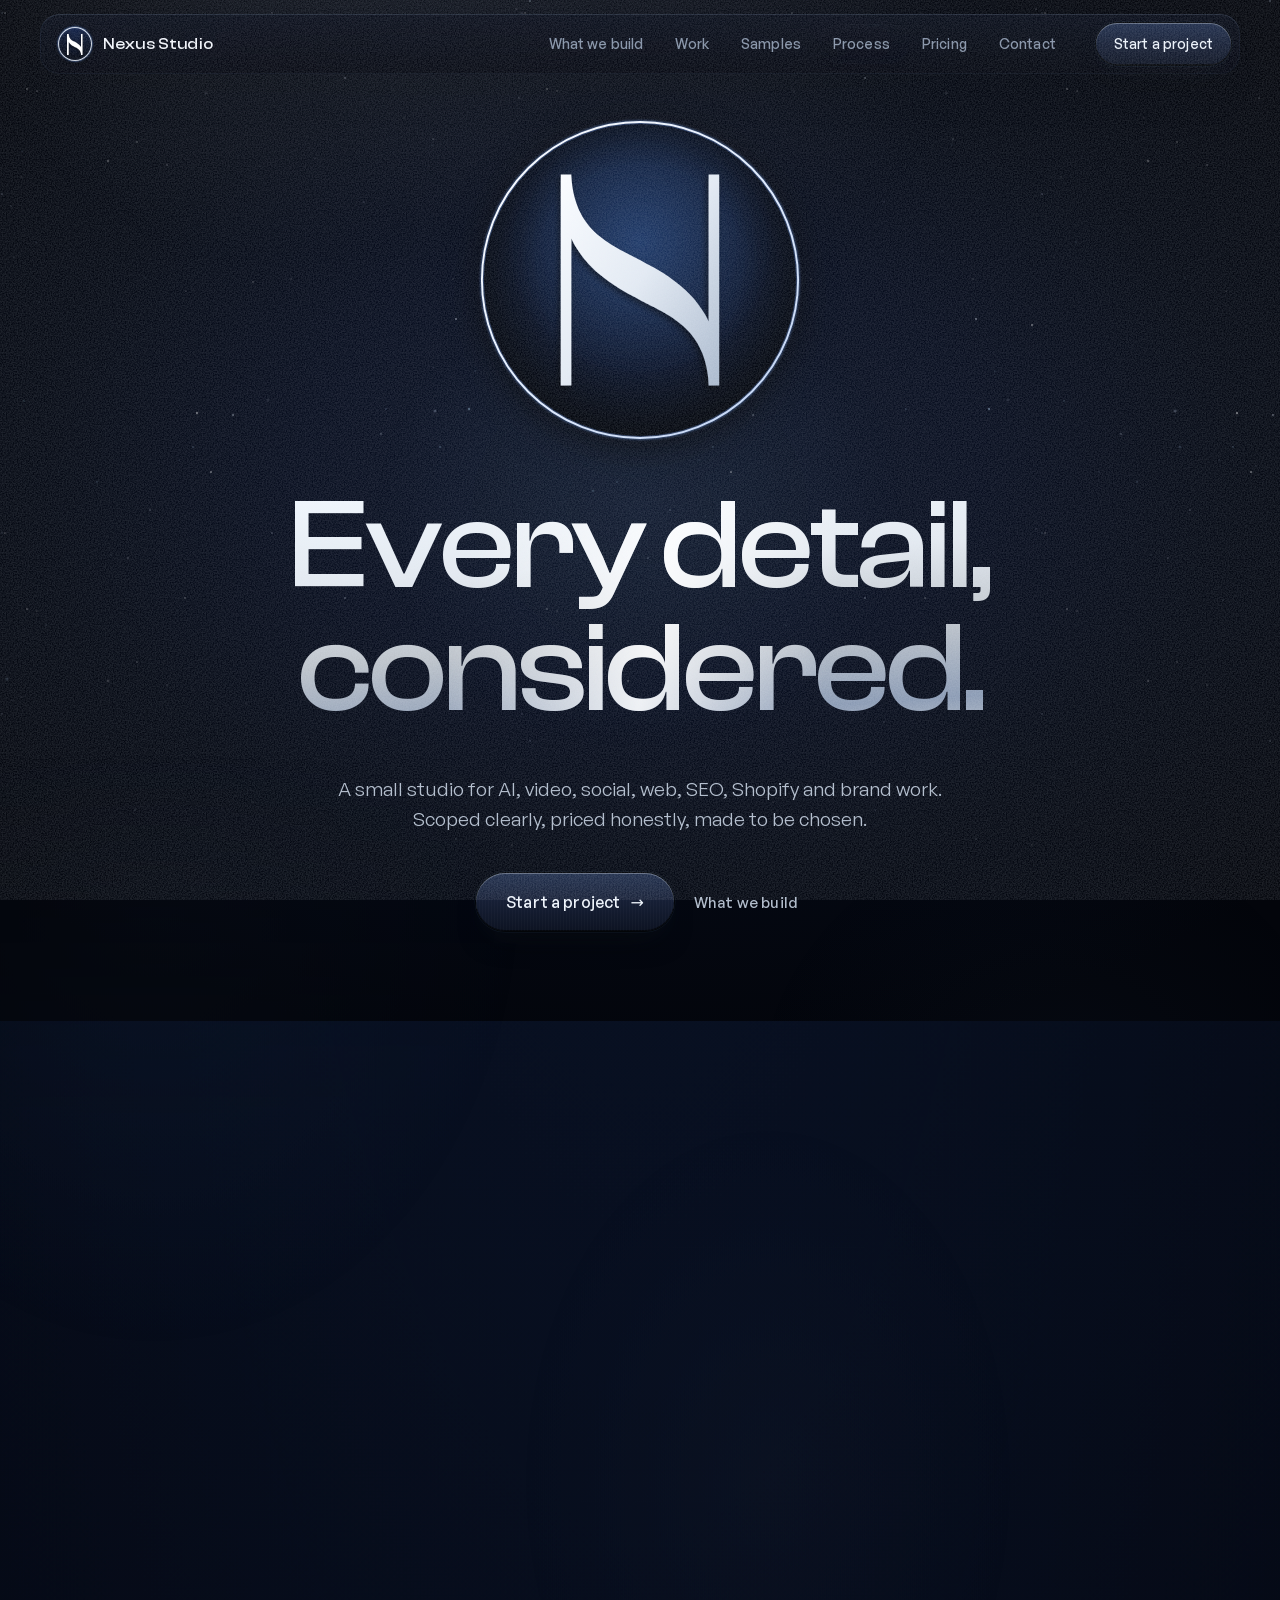
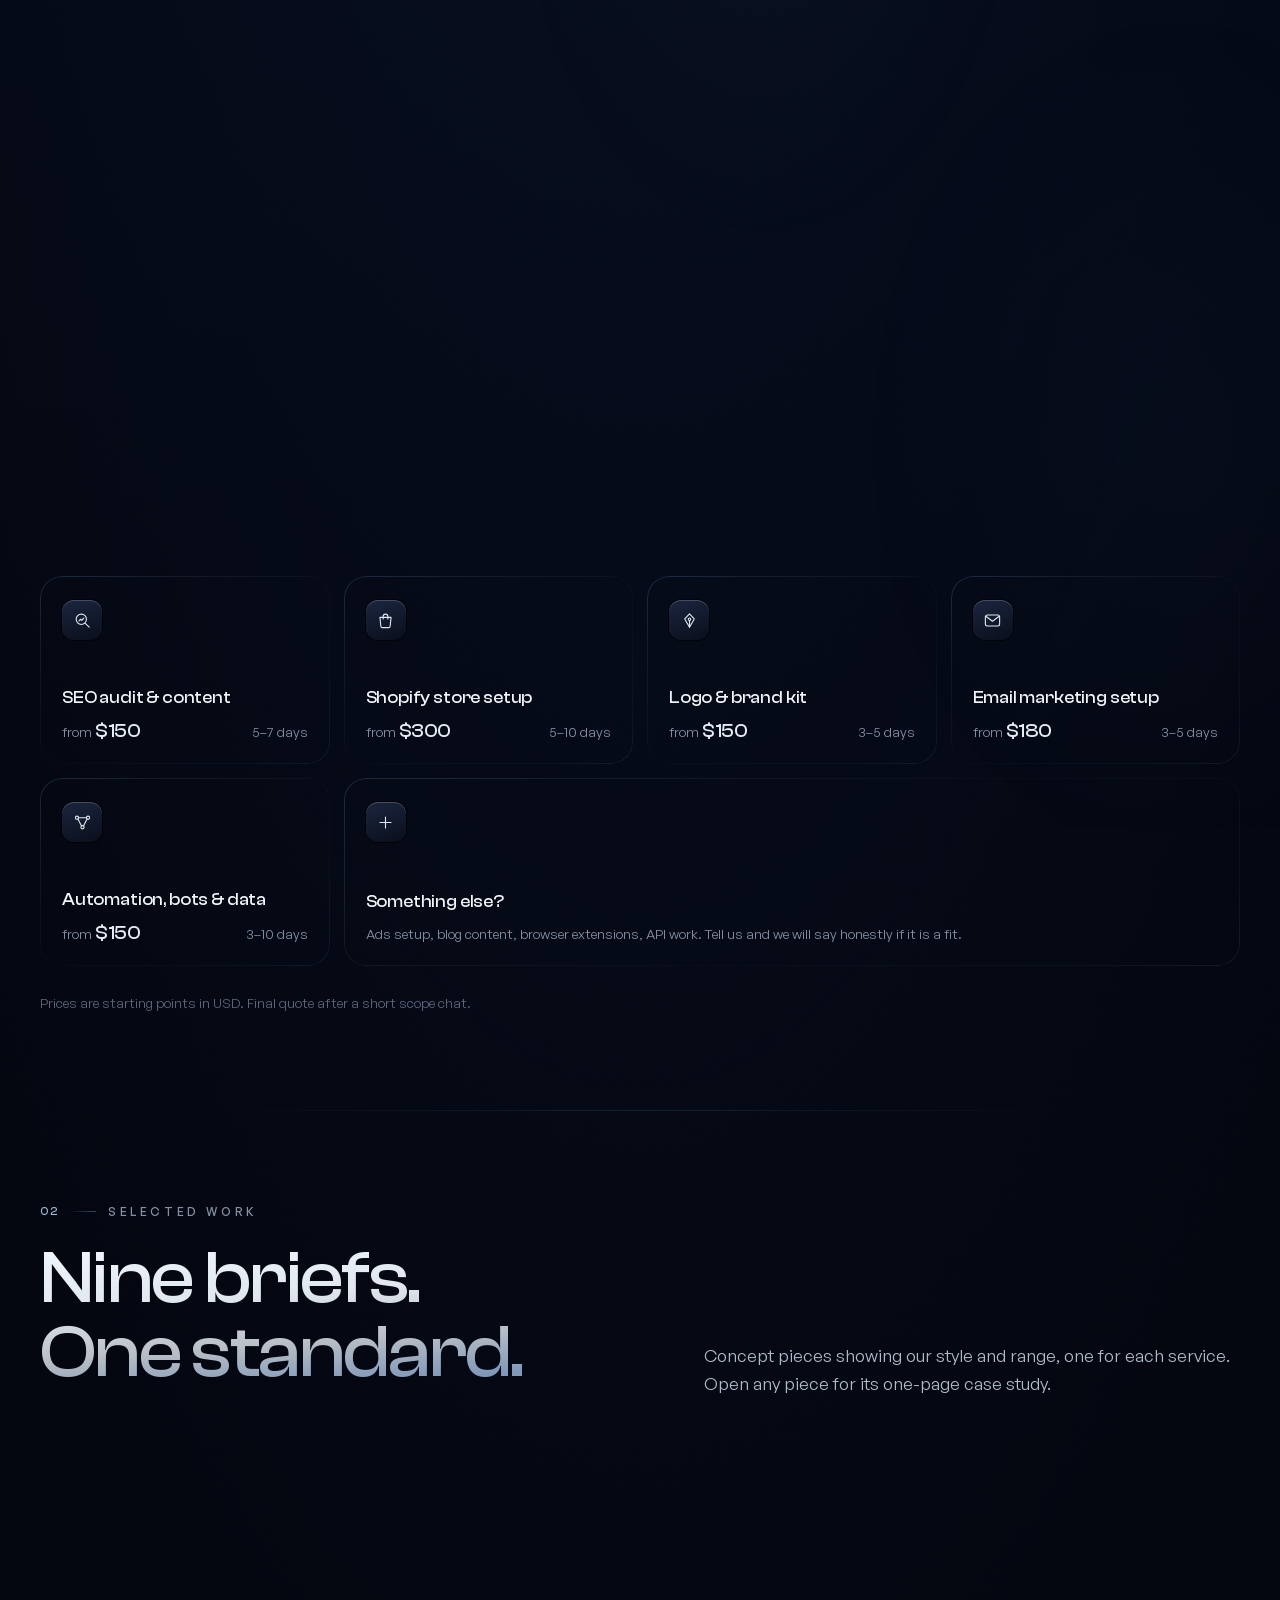
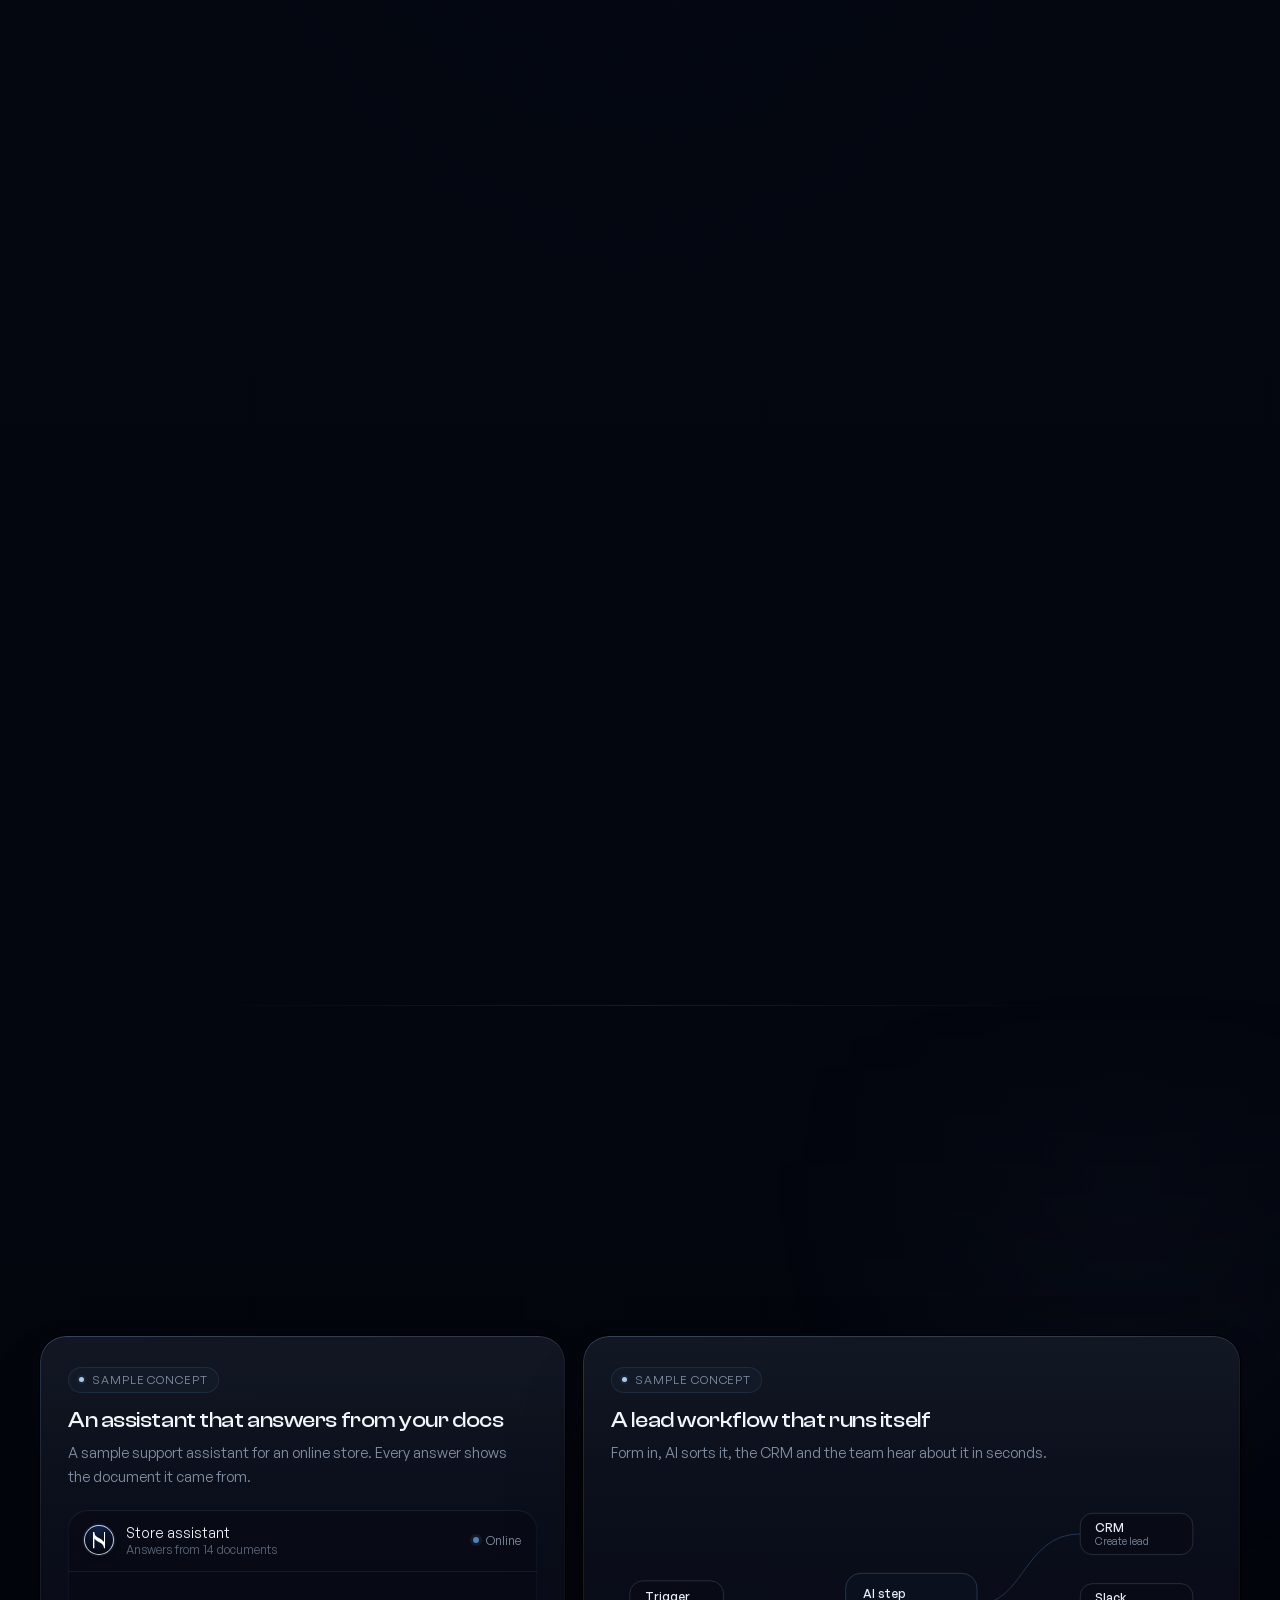
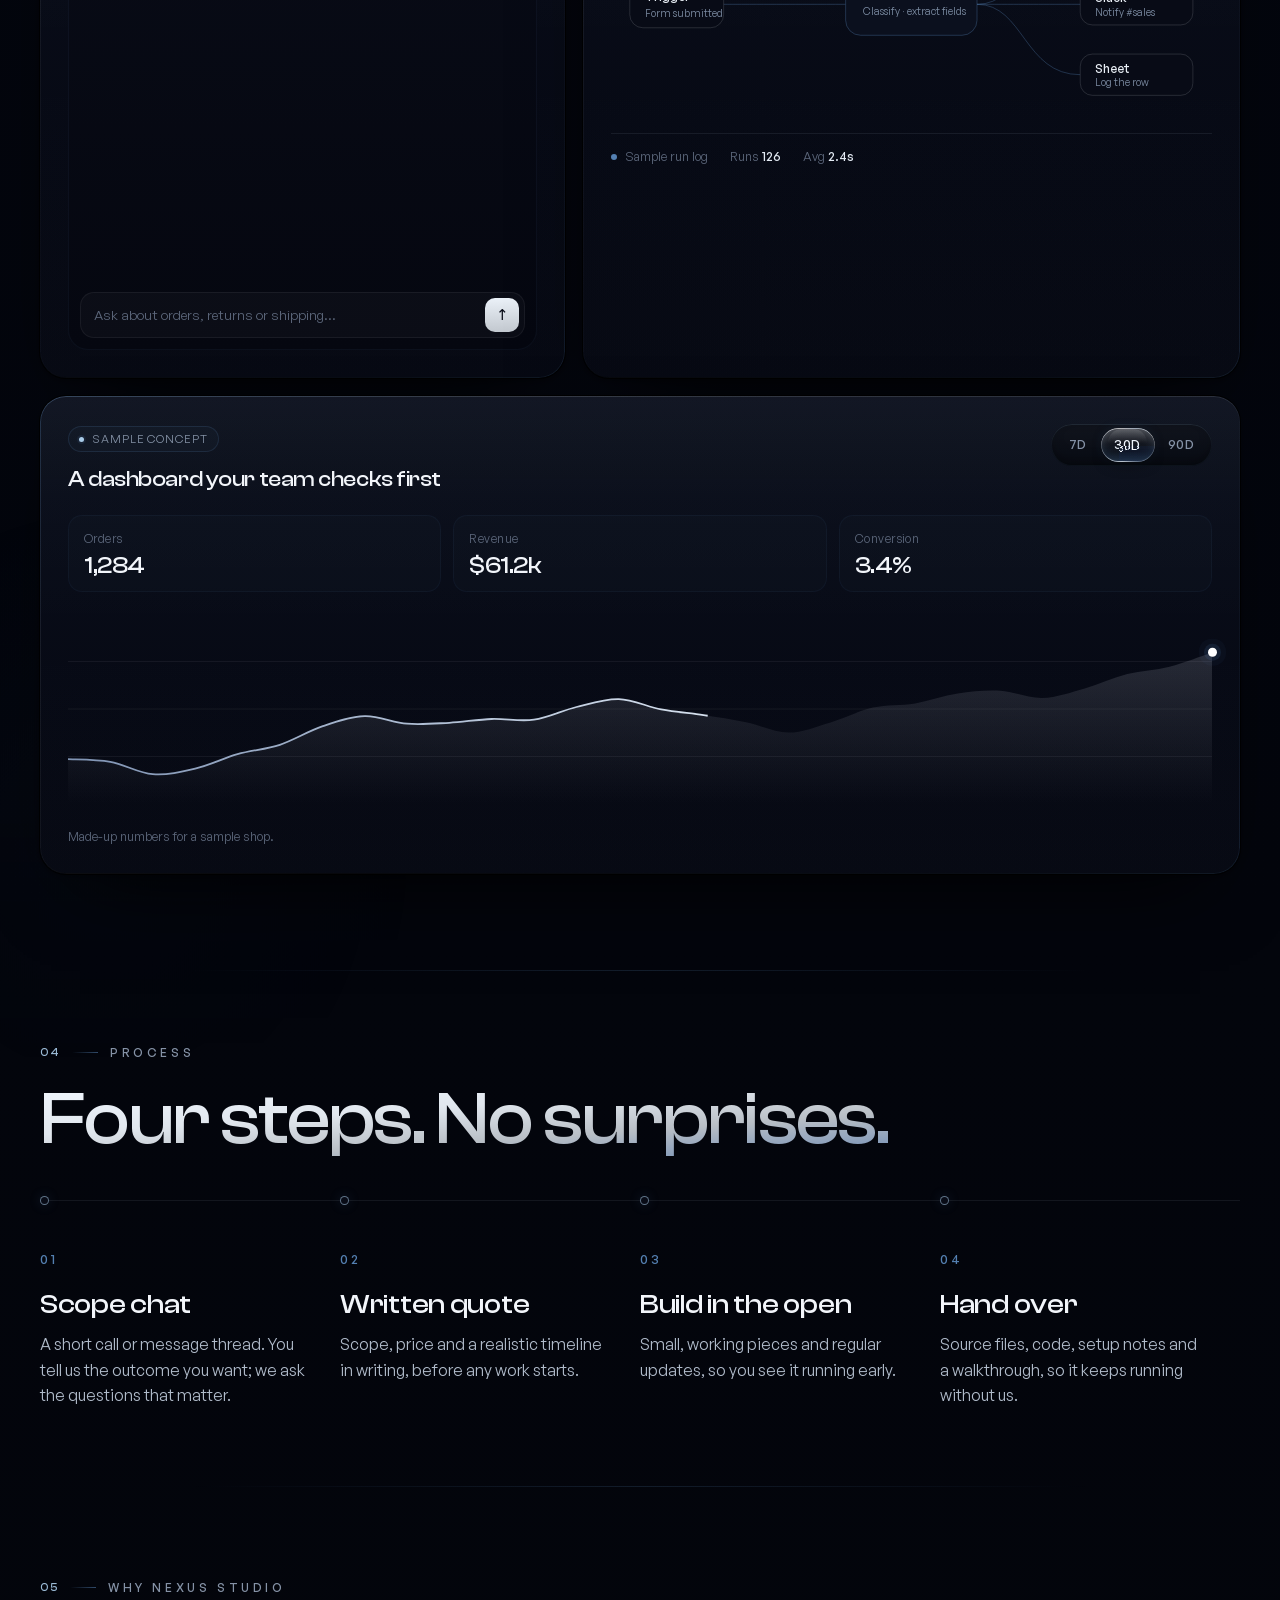
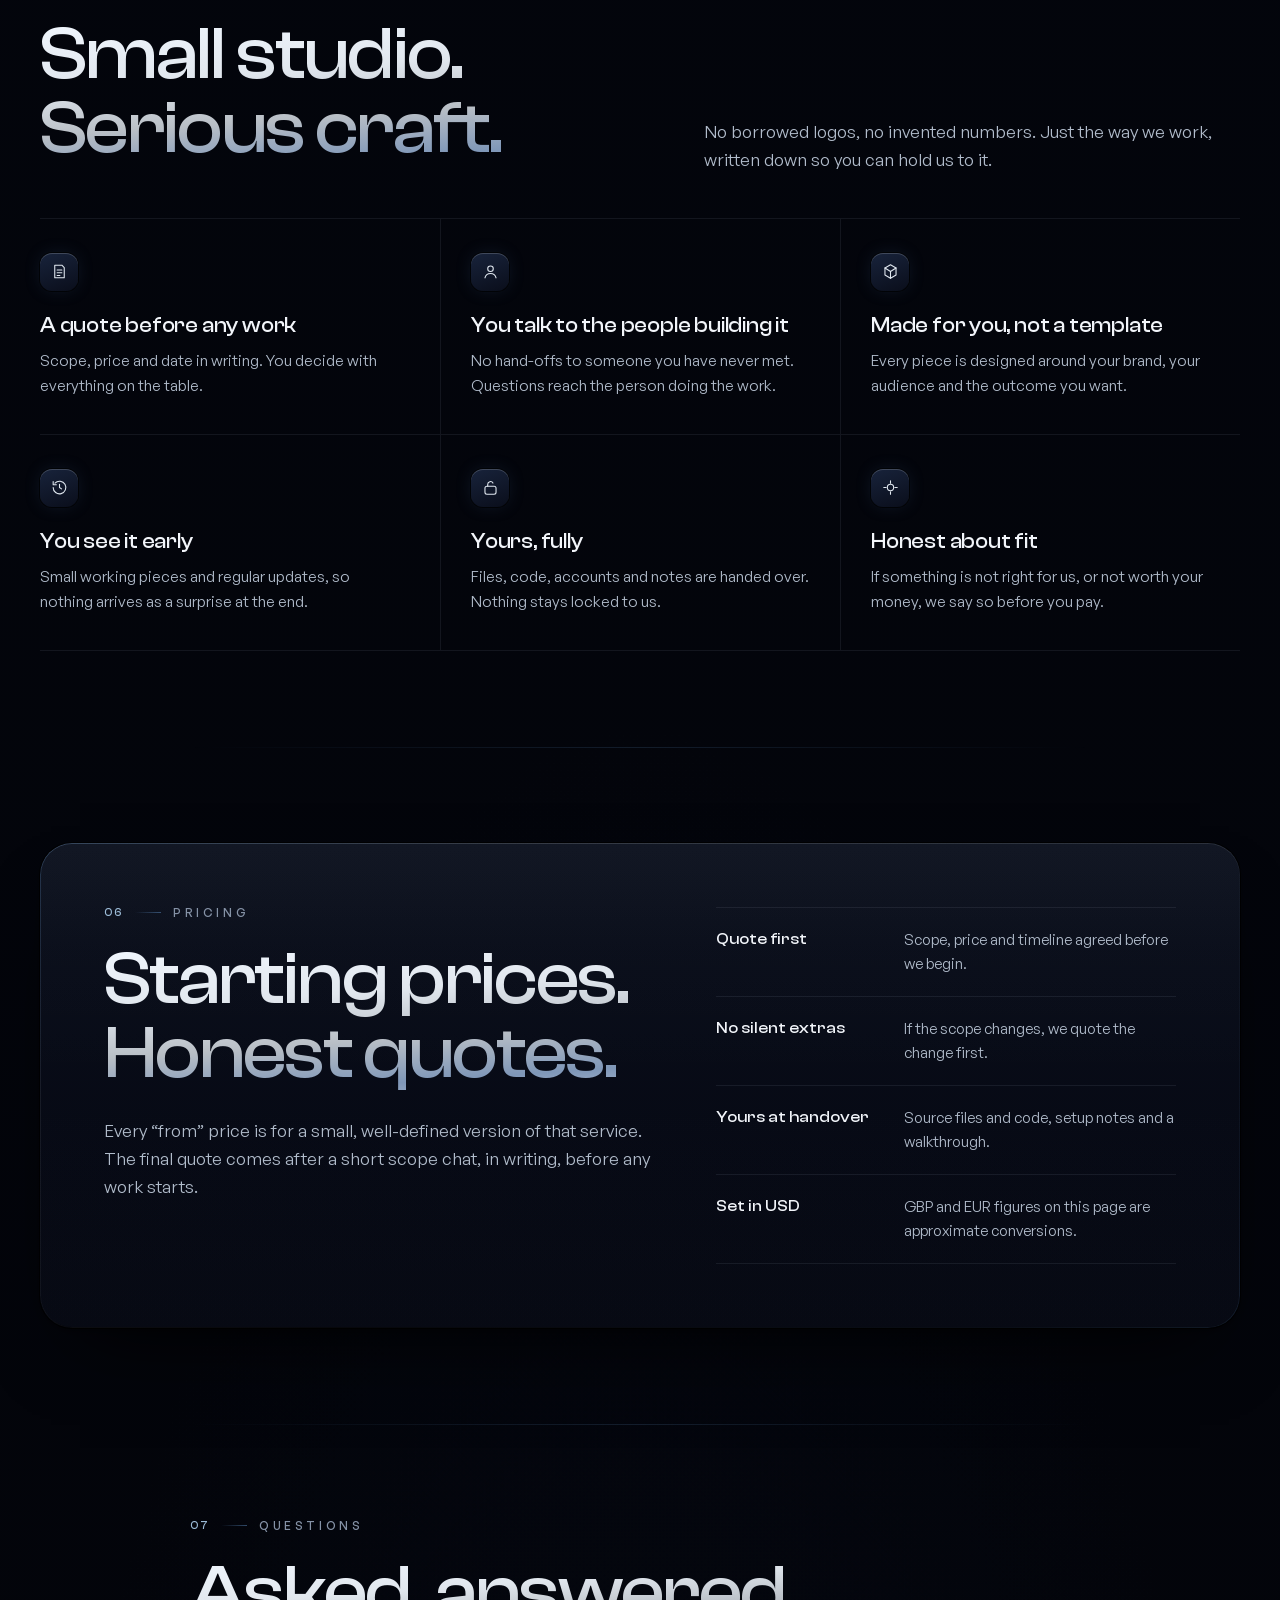
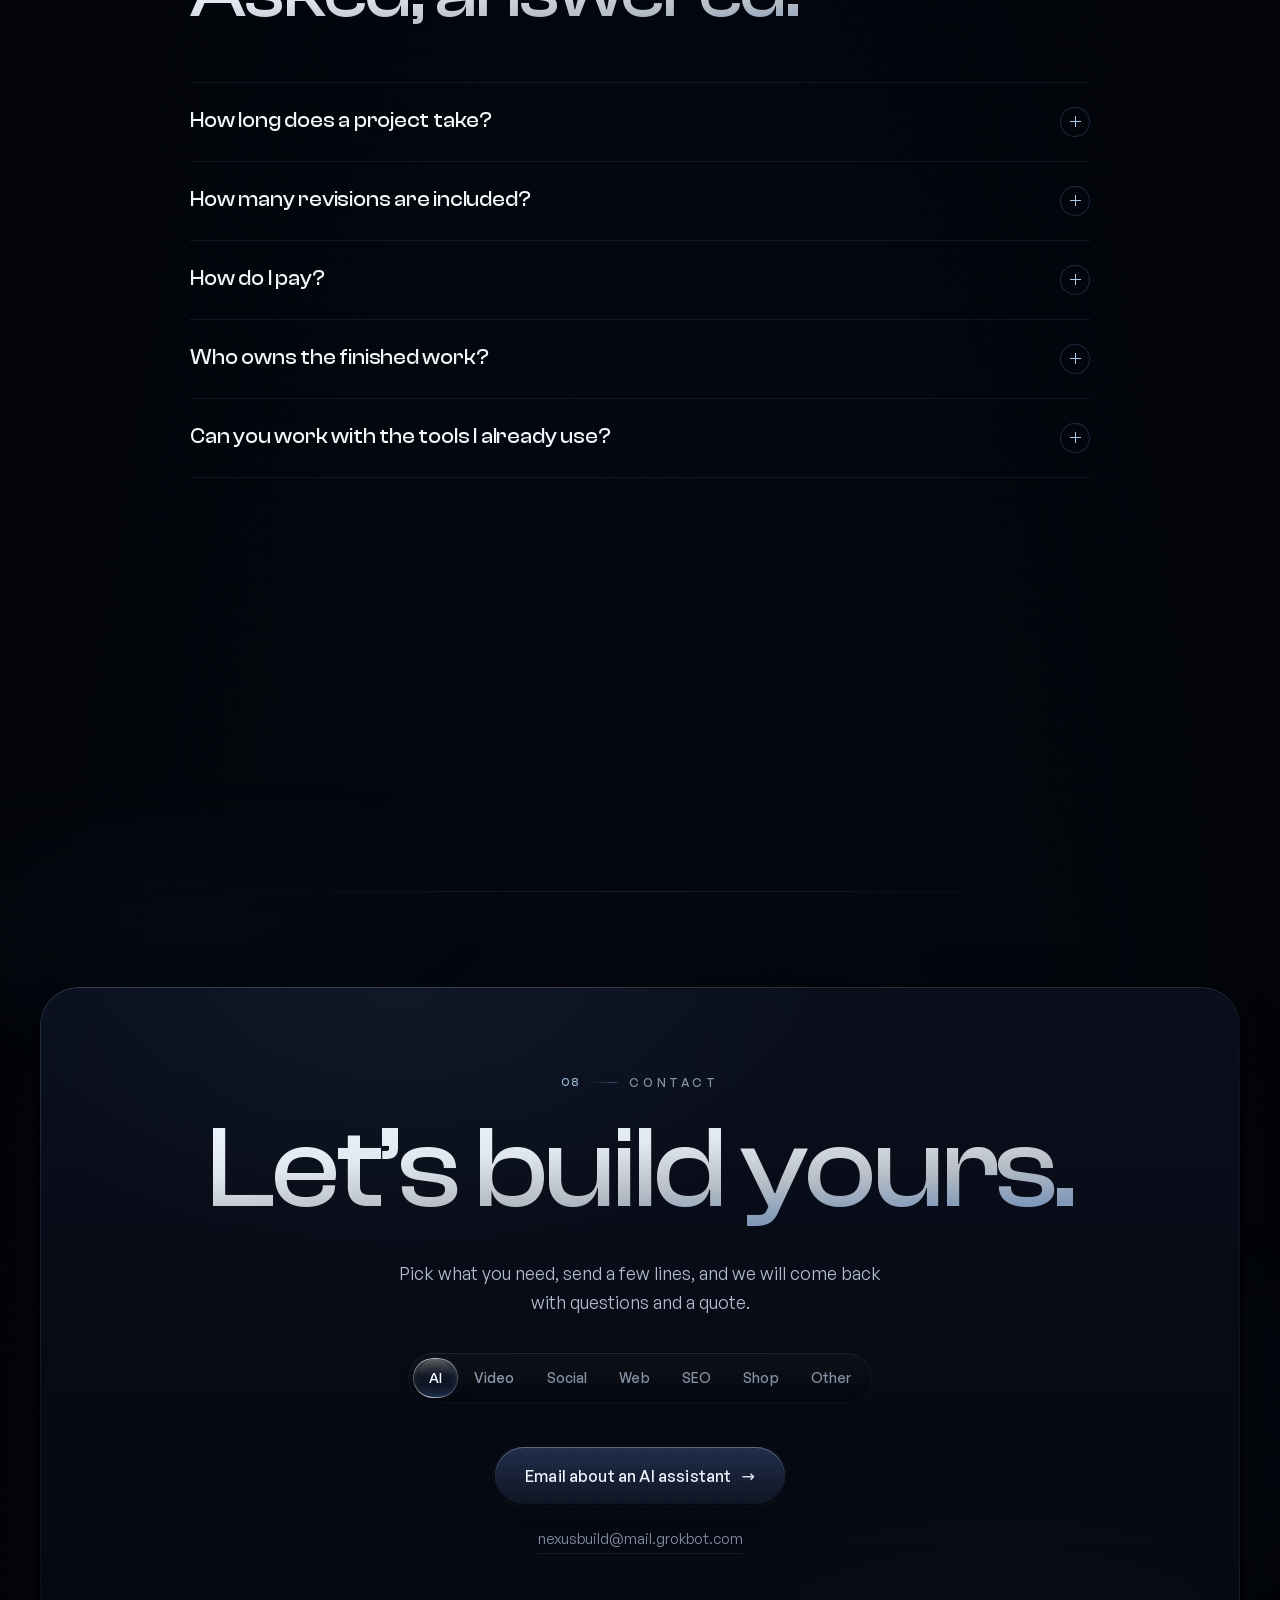
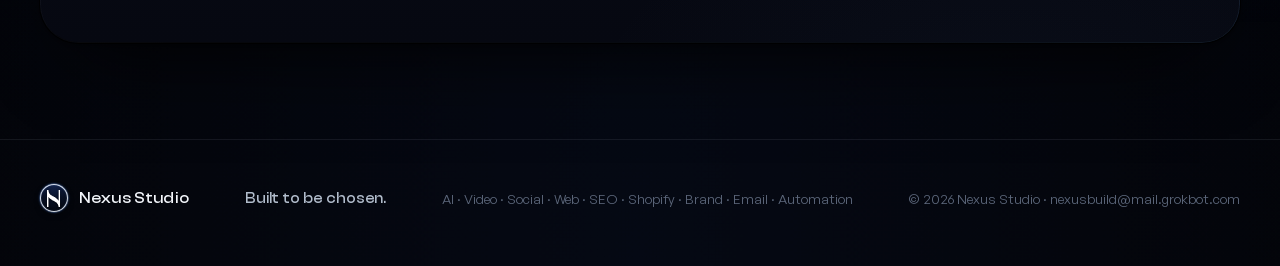
==== index.html @ e6209744 "v12h: grain mask fades with scroll dissolve (no leftover circle)" ====
<!doctype html>
<html lang="en" class="no-js">
<head>
<meta charset="utf-8">
<meta name="viewport" content="width=device-width, initial-scale=1, viewport-fit=cover">
<title>Nexus Studio — Built to be chosen.</title>
<meta name="description" content="Nexus Studio: AI assistants and automation, short-form video, social media, websites, SEO, Shopify stores, brand kits and email marketing, with clear scopes and honest starting prices.">
<meta property="og:type" content="website">
<meta property="og:site_name" content="Nexus Studio">
<meta property="og:title" content="Nexus Studio — Built to be chosen.">
<meta property="og:url" content="https://maverick-521.github.io/nexus-build/">
<meta property="og:image" content="https://maverick-521.github.io/nexus-build/og-image.jpg">
<meta property="og:image:width" content="1200">
<meta property="og:image:height" content="630">
<meta property="og:image:alt" content="Nexus Studio: the N mark in a circle, with the line Built to be chosen.">
<meta property="og:description" content="A small studio for AI, video, social, web, SEO, Shopify, brand and email work. Clear scopes, honest starting prices, everything handed over.">
<meta name="twitter:card" content="summary_large_image">
<meta name="twitter:title" content="Nexus Studio — Built to be chosen.">
<meta name="twitter:image" content="https://maverick-521.github.io/nexus-build/og-image.jpg">
<meta name="twitter:description" content="A small studio for AI, video, social, web, SEO, Shopify, brand and email work. Clear scopes, honest starting prices, everything handed over.">
<meta name="theme-color" content="#050b18">
<meta name="color-scheme" content="dark">
<link rel="icon" href="favicon.ico?v=12h" sizes="16x16 32x32 48x48">
<link rel="icon" href="favicon.svg?v=12h" type="image/svg+xml">
<link rel="apple-touch-icon" href="apple-touch-icon.png?v=12h">
<link rel="preload" href="clash-display-500.woff2" as="font" type="font/woff2" crossorigin>
<link rel="preload" href="general-sans-400.woff2" as="font" type="font/woff2" crossorigin>
<link rel="modulepreload" href="./three.module.min.js?v=9">
<link rel="stylesheet" href="style.css?v=12h">
<script>document.documentElement.classList.replace('no-js','js')</script>
<script type="importmap">{"imports":{"three":"./three.module.min.js?v=9"}}</script>
</head>
<body>
<a class="skip" href="#main">Skip to content</a>

<svg class="defs" aria-hidden="true" focusable="false" width="0" height="0">
  <defs>
    <symbol id="nx-s" viewBox="0 0 450 600"><path fill="currentColor" d="M0.0 600.0 L50.0 600.0 L50.0 231.1 C52.6 234.8 55.0 238.7 57.7 242.4 C60.3 246.1 63.1 249.7 65.9 253.3 C68.7 256.9 71.6 260.4 74.6 263.9 C77.6 267.3 80.6 270.7 83.8 274.0 C86.9 277.4 90.1 280.6 93.3 283.8 C96.6 287.0 99.9 290.2 103.3 293.2 C106.6 296.3 110.0 299.3 113.5 302.3 C117.0 305.2 120.5 308.1 124.1 310.9 C127.7 313.8 131.3 316.6 135.0 319.3 C138.6 322.0 142.3 324.6 146.1 327.2 C149.8 329.8 153.6 332.4 157.4 334.9 C161.2 337.4 165.1 339.8 168.9 342.3 C172.8 344.7 176.7 347.0 180.6 349.3 C184.6 351.7 188.5 353.9 192.5 356.2 C196.5 358.4 200.4 360.7 204.4 362.9 C208.4 365.1 212.4 367.3 216.4 369.5 C220.4 371.7 224.5 373.8 228.5 375.9 C232.5 378.1 236.5 380.2 240.6 382.4 C244.6 384.5 248.6 386.7 252.6 388.8 C256.6 391.0 260.7 393.1 264.7 395.3 C268.7 397.5 272.7 399.7 276.6 401.9 C280.6 404.2 284.6 406.4 288.5 408.8 C292.4 411.1 296.3 413.6 300.1 416.0 C303.9 418.5 307.7 421.1 311.4 423.7 C315.1 426.4 318.8 429.1 322.3 431.9 C325.9 434.8 329.4 437.7 332.8 440.7 C336.2 443.8 339.5 446.9 342.7 450.2 C345.9 453.4 348.9 456.9 351.8 460.4 C354.7 463.9 357.5 467.5 360.2 471.2 C362.9 474.9 365.4 478.7 367.8 482.6 C370.2 486.4 372.4 490.5 374.4 494.5 C376.5 498.6 378.5 502.7 380.3 506.9 C382.1 511.0 383.8 515.3 385.3 519.6 C386.9 523.9 388.3 528.2 389.6 532.6 C390.9 536.9 392.0 541.4 393.1 545.8 C394.1 550.3 395.0 554.7 395.8 559.2 C396.6 563.7 397.3 568.2 397.9 572.7 C398.5 577.3 398.9 581.8 399.3 586.3 C399.6 590.9 399.8 595.4 400.0 600.0 L450.0 600.0 L450.0 0.0 L400.0 0.0 L400.0 368.9 C397.4 365.2 395.0 361.3 392.3 357.6 C389.7 353.9 386.9 350.3 384.1 346.7 C381.3 343.1 378.4 339.6 375.4 336.1 C372.4 332.7 369.4 329.3 366.2 326.0 C363.1 322.6 359.9 319.4 356.7 316.2 C353.4 313.0 350.1 309.8 346.7 306.8 C343.4 303.7 340.0 300.7 336.5 297.7 C333.0 294.8 329.5 291.9 325.9 289.1 C322.3 286.2 318.7 283.4 315.0 280.7 C311.4 278.0 307.7 275.4 303.9 272.8 C300.2 270.2 296.4 267.6 292.6 265.1 C288.8 262.6 284.9 260.2 281.1 257.7 C277.2 255.3 273.3 253.0 269.4 250.7 C265.4 248.3 261.5 246.1 257.5 243.8 C253.5 241.6 249.6 239.3 245.6 237.1 C241.6 234.9 237.6 232.7 233.6 230.5 C229.6 228.3 225.5 226.2 221.5 224.1 C217.5 221.9 213.5 219.8 209.4 217.6 C205.4 215.5 201.4 213.3 197.4 211.2 C193.4 209.0 189.3 206.9 185.3 204.7 C181.3 202.5 177.3 200.3 173.4 198.1 C169.4 195.8 165.4 193.6 161.5 191.2 C157.6 188.9 153.7 186.4 149.9 184.0 C146.1 181.5 142.3 178.9 138.6 176.3 C134.9 173.6 131.2 170.9 127.7 168.1 C124.1 165.2 120.6 162.3 117.2 159.3 C113.8 156.2 110.5 153.1 107.3 149.8 C104.1 146.6 101.1 143.1 98.2 139.6 C95.3 136.1 92.5 132.5 89.8 128.8 C87.1 125.1 84.6 121.3 82.2 117.4 C79.8 113.6 77.6 109.5 75.6 105.5 C73.5 101.4 71.5 97.3 69.7 93.1 C67.9 89.0 66.2 84.7 64.7 80.4 C63.1 76.1 61.7 71.8 60.4 67.4 C59.1 63.1 58.0 58.6 56.9 54.2 C55.9 49.7 55.0 45.3 54.2 40.8 C53.4 36.3 52.7 31.8 52.1 27.3 C51.5 22.7 51.1 18.2 50.7 13.7 C50.4 9.1 50.2 4.6 50.0 0.0 L0.0 0.0 L0.0 600.0Z"/></symbol>
    <linearGradient id="g-metal" x1="0" y1="0" x2="1" y2="1">
      <stop offset="0" stop-color="#243455"/><stop offset=".45" stop-color="#0e1525"/><stop offset=".7" stop-color="#080b16"/><stop offset="1" stop-color="#162036"/>
    </linearGradient>
    <linearGradient id="g-edge" x1="0" y1="0" x2="1" y2="1">
      <stop offset="0" stop-color="#eaf0f7" stop-opacity=".9"/><stop offset=".35" stop-color="#7e8da4" stop-opacity=".35"/><stop offset=".7" stop-color="#1a263f" stop-opacity=".2"/><stop offset="1" stop-color="#ced4db" stop-opacity=".55"/>
    </linearGradient>
    <linearGradient id="g-line" x1="0" y1="0" x2="1" y2="0">
      <stop offset="0" stop-color="#7f93b3"/><stop offset=".6" stop-color="#dce6f2"/><stop offset="1" stop-color="#ffffff"/>
    </linearGradient>
    <linearGradient id="g-area" x1="0" y1="0" x2="0" y2="1">
      <stop offset="0" stop-color="#cfd4e2" stop-opacity=".16"/><stop offset="1" stop-color="#cfd4e2" stop-opacity="0"/>
    </linearGradient>
  </defs>
</svg>
<!-- liquid glass refraction filters are generated per control by main.js -->
<svg class="defs" id="lg-defs" aria-hidden="true" focusable="false" width="0" height="0"></svg>

<div class="grain" aria-hidden="true"></div>

<header class="nav-wrap">
  <nav class="nav" aria-label="Primary">
    <a class="brand" href="#top" aria-label="Nexus Studio, home">
      <span class="brand-mark" aria-hidden="true"><svg viewBox="0 0 450 600"><use href="#nx-s"/></svg></span>
      <span class="brand-name">Nexus Studio</span>
    </a>
    <div class="lg lg-nav" data-lg="nav" id="nav-links">
      <span class="lg-lens" aria-hidden="true"></span>
      <a class="lg-opt" href="#build"><span>What we build</span></a>
      <a class="lg-opt" href="#work"><span>Work</span></a>
      <a class="lg-opt" href="#samples"><span>Samples</span></a>
      <a class="lg-opt" href="#process"><span>Process</span></a>
      <a class="lg-opt" href="#pricing"><span>Pricing</span></a>
      <a class="lg-opt" href="#contact"><span>Contact</span></a>
    </div>
    <a class="btn btn-metal btn-sm nav-cta magnetic" href="mailto:nexusbuild@mail.grokbot.com?subject=New%20project"><span class="lbl">Start a project</span></a>
    <button class="menu-btn" aria-expanded="false" aria-controls="mobile-menu" aria-label="Open menu"><span></span><span></span></button>
  </nav>
  <div class="mobile-menu glass" id="mobile-menu" hidden>
    <a href="#build">What we build</a><a href="#work">Work</a><a href="#samples">Samples</a><a href="#process">Process</a><a href="#pricing">Pricing</a><a href="#faq">FAQ</a><a href="#contact">Contact</a>
    <a class="btn btn-metal" href="mailto:nexusbuild@mail.grokbot.com?subject=New%20project"><span class="lbl">Start a project</span></a>
  </div>
</header>

<main id="main">
<!-- HERO: grains form the emblem (v12: V1 Split mark in a circle), then blow away on scroll to reveal the headline -->
<section class="stage" id="top" aria-label="Introduction">
  <div class="stage-sticky">
    <div class="sky" aria-hidden="true"></div>
    <div class="drift" aria-hidden="true"><i></i><i></i></div>
    <div class="planet" aria-hidden="true"><div class="planet-glow"></div><div class="planet-body"></div></div>
    <canvas id="grains" aria-hidden="true"></canvas>
    <div class="spot" aria-hidden="true"></div>
    <div class="em-floor" aria-hidden="true"></div>
    <div class="em-static" aria-hidden="true"><svg viewBox="0 0 1000 1000"><defs><radialGradient id="g-disc" cx=".5" cy=".38" r=".7"><stop offset="0" stop-color="#16305e" stop-opacity=".85"/><stop offset=".6" stop-color="#081126"/><stop offset="1" stop-color="#040812"/></radialGradient><radialGradient id="g-inner" cx=".5" cy=".46" r=".52"><stop offset=".62" stop-color="#000" stop-opacity="0"/><stop offset="1" stop-color="#000" stop-opacity=".5"/></radialGradient><filter id="f-cs" x="-20%" y="-20%" width="140%" height="140%"><feDropShadow dx="-6" dy="9" stdDeviation="9" flood-color="#000" flood-opacity=".55"/></filter><linearGradient id="g-rim" x1="0" y1="0" x2="1" y2="1"><stop offset="0" stop-color="#ffffff"/><stop offset=".5" stop-color="#e3eeff"/><stop offset="1" stop-color="#b9cdf0"/></linearGradient><linearGradient id="g-plat" x1="0" y1="0" x2="1" y2="1"><stop offset="0" stop-color="#fbfdff"/><stop offset=".5" stop-color="#e3eaf3"/><stop offset="1" stop-color="#a9b8cc"/></linearGradient></defs><circle cx="500" cy="500" r="494" fill="url(#g-disc)"/><circle cx="500" cy="500" r="494" fill="url(#g-inner)"/><circle cx="500" cy="500" r="490" fill="none" stroke="#6fa0ff" stroke-opacity=".3" stroke-width="5"/><circle cx="500" cy="500" r="494" fill="none" stroke="url(#g-rim)" stroke-width="6"/><path fill="url(#g-plat)" filter="url(#f-cs)" transform="translate(252.50 170.00) scale(1.10000)" d="M30.0 600.0 L30.0 182.3 C32.1 186.4 34.1 190.7 36.3 194.7 C38.5 198.8 40.8 202.9 43.2 206.8 C45.6 210.8 48.1 214.8 50.7 218.6 C53.3 222.5 56.0 226.3 58.7 230.0 C61.5 233.8 64.3 237.5 67.2 241.1 C70.2 244.7 73.3 248.1 76.4 251.6 C79.5 255.0 82.8 258.4 86.0 261.7 C89.3 265.0 92.6 268.3 96.0 271.4 C99.4 274.6 102.8 277.8 106.4 280.8 C109.9 283.8 113.5 286.8 117.1 289.7 C120.7 292.6 124.4 295.4 128.2 298.2 C131.9 301.0 135.7 303.7 139.5 306.4 C143.3 309.0 147.1 311.6 151.0 314.2 C154.9 316.7 158.8 319.3 162.8 321.7 C166.7 324.2 170.7 326.6 174.7 328.9 C178.7 331.3 182.7 333.6 186.8 335.9 C190.8 338.2 194.9 340.5 199.0 342.7 C203.1 344.9 207.1 347.2 211.3 349.3 C215.4 351.5 219.5 353.7 223.6 355.8 C227.7 358.0 231.9 360.1 236.0 362.3 C240.1 364.4 244.2 366.6 248.4 368.7 C252.5 370.9 256.6 373.0 260.7 375.2 C264.9 377.3 269.0 379.4 273.1 381.6 C277.2 383.8 281.3 386.0 285.4 388.3 C289.4 390.6 293.5 392.9 297.5 395.2 C301.5 397.6 305.5 400.0 309.4 402.5 C313.3 404.9 317.2 407.5 321.1 410.1 C324.9 412.7 328.7 415.5 332.4 418.3 C336.1 421.1 339.7 424.0 343.3 427.0 C346.8 430.0 350.3 433.1 353.6 436.3 C357.0 439.5 360.3 442.8 363.4 446.3 C366.6 449.7 369.6 453.2 372.5 456.9 C375.4 460.5 378.1 464.3 380.8 468.1 C383.4 471.9 385.9 475.9 388.3 479.9 C390.6 483.9 392.8 488.0 394.9 492.2 C396.9 496.3 398.9 500.5 400.7 504.8 C402.5 509.1 404.1 513.5 405.7 517.9 C407.2 522.2 408.6 526.7 409.9 531.2 C411.1 535.6 412.2 540.2 413.3 544.7 C414.3 549.2 415.2 553.8 416.0 558.4 C416.8 563.0 417.4 567.6 418.0 572.2 C418.5 576.8 419.0 581.4 419.3 586.1 C419.7 590.7 419.8 595.4 420.0 600.0 L450.0 600.0 L450.0 0.0 L420.0 0.0 L420.0 417.7 C417.9 413.6 415.9 409.3 413.7 405.3 C411.5 401.2 409.2 397.1 406.8 393.2 C404.4 389.2 401.9 385.2 399.3 381.4 C396.7 377.5 394.0 373.7 391.3 370.0 C388.5 366.2 385.7 362.5 382.8 358.9 C379.8 355.3 376.7 351.9 373.6 348.4 C370.5 345.0 367.2 341.6 364.0 338.3 C360.7 335.0 357.4 331.7 354.0 328.6 C350.6 325.4 347.2 322.2 343.6 319.2 C340.1 316.2 336.5 313.2 332.9 310.3 C329.3 307.4 325.6 304.6 321.8 301.8 C318.1 299.0 314.3 296.3 310.5 293.6 C306.7 291.0 302.9 288.4 299.0 285.8 C295.1 283.3 291.2 280.7 287.2 278.3 C283.3 275.8 279.3 273.4 275.3 271.1 C271.3 268.7 267.3 266.4 263.2 264.1 C259.2 261.8 255.1 259.5 251.0 257.3 C246.9 255.1 242.9 252.8 238.7 250.7 C234.6 248.5 230.5 246.3 226.4 244.2 C222.3 242.0 218.1 239.9 214.0 237.7 C209.9 235.6 205.8 233.4 201.6 231.3 C197.5 229.1 193.4 227.0 189.3 224.8 C185.1 222.7 181.0 220.6 176.9 218.4 C172.8 216.2 168.7 214.0 164.6 211.7 C160.6 209.4 156.5 207.1 152.5 204.8 C148.5 202.4 144.5 200.0 140.6 197.5 C136.7 195.1 132.8 192.5 128.9 189.9 C125.1 187.3 121.3 184.5 117.6 181.7 C113.9 178.9 110.3 176.0 106.7 173.0 C103.2 170.0 99.7 166.9 96.4 163.7 C93.0 160.5 89.7 157.2 86.6 153.7 C83.4 150.3 80.4 146.8 77.5 143.1 C74.6 139.5 71.9 135.7 69.2 131.9 C66.6 128.1 64.1 124.1 61.7 120.1 C59.4 116.1 57.2 112.0 55.1 107.8 C53.1 103.7 51.1 99.5 49.3 95.2 C47.5 90.9 45.9 86.5 44.3 82.1 C42.8 77.8 41.4 73.3 40.1 68.8 C38.9 64.4 37.8 59.8 36.7 55.3 C35.7 50.8 34.8 46.2 34.0 41.6 C33.2 37.0 32.6 32.4 32.0 27.8 C31.5 23.2 31.0 18.6 30.7 13.9 C30.3 9.3 30.2 4.6 30.0 0.0 L0.0 0.0 L0.0 600.0 L30.0 600.0Z"/></svg></div>
    <div class="stage-intro">
      <p class="kicker">Nexus Studio</p>
      <p class="tagline">Built to be chosen.</p>
      <p class="kicker-sub">AI · Video · Web · Growth</p>
    </div>
    <div class="stage-copy">
      <h1 class="headline"><span class="hl-line">Every detail,</span> <span class="hl-line">considered.</span></h1>
      <p class="lede">A small studio for AI, video, social, web, SEO, Shopify and brand work. Scoped clearly, priced honestly, made to be chosen.</p>
      <div class="cta-row">
        <a class="btn btn-metal btn-lg magnetic" href="mailto:nexusbuild@mail.grokbot.com?subject=New%20project"><span class="lbl">Start a project</span><span class="arrow" aria-hidden="true">→</span></a>
        <a class="btn btn-quiet" href="#build">What we build</a>
      </div>
    </div>
    <div class="scroll-cue" aria-hidden="true"><span></span>Scroll</div>
  </div>
</section>

<!-- WHAT WE BUILD -->
<section class="section" id="build">
  <div class="amb" aria-hidden="true" data-depth=".08"></div>
  <div class="container">
    <header class="sec-head split">
      <div>
        <p class="label reveal"><span class="ln">01</span>What we build</p>
        <h2 class="h2 metal-text fx-text sweepable">Nine things<br>we do well.</h2>
      </div>
      <div class="sec-aside">
        <p class="sec-copy reveal">Built around what clients hire for most on freelance marketplaces in 2026: AI, video, social, web, SEO and e-commerce. Each one has a clear outcome, a typical turnaround and a starting price. Drag the lens, or swipe the panel.</p>
        <div class="cur-wrap reveal">
          <span class="cur-label" id="cur-label">Currency</span>
          <div class="lg lg-sm" data-lg="currency" role="radiogroup" aria-labelledby="cur-label">
            <span class="lg-lens" aria-hidden="true"></span>
            <button class="lg-opt" role="radio" aria-checked="true" tabindex="0" data-cur="USD"><span>USD</span></button>
            <button class="lg-opt" role="radio" aria-checked="false" tabindex="-1" data-cur="GBP"><span>GBP</span></button>
            <button class="lg-opt" role="radio" aria-checked="false" tabindex="-1" data-cur="EUR"><span>EUR</span></button>
          </div>
        </div>
      </div>
    </header>

    <div class="switcher">
      <div class="lg-scroll reveal">
        <div class="lg lg-big" data-lg="services" role="tablist" aria-label="Services">
          <span class="lg-lens" aria-hidden="true"></span>
<button class="lg-opt" role="tab" id="tab-ai" aria-controls="panel-ai" aria-selected="true" tabindex="0" title="AI assistants &amp; LLM integrations"><svg class="ico" viewBox="0 0 24 24" aria-hidden="true"><path d="M4 5.5A2.5 2.5 0 0 1 6.5 3h11A2.5 2.5 0 0 1 20 5.5v8a2.5 2.5 0 0 1-2.5 2.5H10l-4.5 4v-4A2.5 2.5 0 0 1 4 13.5Z"/><path d="M12 6.5l.9 2.1 2.1.9-2.1.9-.9 2.1-.9-2.1-2.1-.9 2.1-.9Z"/></svg><span class="t-lbl">AI assistants</span></button>
<button class="lg-opt" role="tab" id="tab-video" aria-controls="panel-video" aria-selected="false" tabindex="-1" title="Short-form video editing"><svg class="ico" viewBox="0 0 24 24" aria-hidden="true"><rect x="3" y="5" width="18" height="14" rx="2.5"/><path d="m10 9.2 4.6 2.8-4.6 2.8Z"/></svg><span class="t-lbl">Video</span></button>
<button class="lg-opt" role="tab" id="tab-social" aria-controls="panel-social" aria-selected="false" tabindex="-1" title="Social media content &amp; management"><svg class="ico" viewBox="0 0 24 24" aria-hidden="true"><rect x="3.5" y="3.5" width="17" height="17" rx="5"/><circle cx="12" cy="12" r="3.8"/><path d="M16.8 7.2h.01"/></svg><span class="t-lbl">Social</span></button>
<button class="lg-opt" role="tab" id="tab-web" aria-controls="panel-web" aria-selected="false" tabindex="-1" title="Websites, landing pages &amp; web apps"><svg class="ico" viewBox="0 0 24 24" aria-hidden="true"><rect x="3" y="4" width="18" height="16" rx="2.5"/><path d="M3 9h18M6.5 6.5h.01M9.5 6.5h.01M7 13h6M7 16h10"/></svg><span class="t-lbl">Websites</span></button>
<button class="lg-opt" role="tab" id="tab-seo" aria-controls="panel-seo" aria-selected="false" tabindex="-1" title="SEO audit &amp; content"><svg class="ico" viewBox="0 0 24 24" aria-hidden="true"><circle cx="10.5" cy="10.5" r="6.5"/><path d="m15.5 15.5 5 5"/><path d="m7.6 12.4 2-2 1.6 1.5 2.3-2.9"/></svg><span class="t-lbl">SEO</span></button>
<button class="lg-opt" role="tab" id="tab-shop" aria-controls="panel-shop" aria-selected="false" tabindex="-1" title="Shopify store setup"><svg class="ico" viewBox="0 0 24 24" aria-hidden="true"><path d="M5 8h14l-1.1 11.2a2 2 0 0 1-2 1.8H8.1a2 2 0 0 1-2-1.8Z"/><path d="M9 10V7a3 3 0 0 1 6 0v3"/></svg><span class="t-lbl">Shopify</span></button>
<button class="lg-opt" role="tab" id="tab-brand" aria-controls="panel-brand" aria-selected="false" tabindex="-1" title="Logo &amp; brand kit"><svg class="ico" viewBox="0 0 24 24" aria-hidden="true"><path d="M12 3.5 18 10l-6 10.5L6 10Z"/><circle cx="12" cy="10.5" r="1.6"/><path d="M12 12.1v8.4"/></svg><span class="t-lbl">Brand</span></button>
<button class="lg-opt" role="tab" id="tab-email" aria-controls="panel-email" aria-selected="false" tabindex="-1" title="Email marketing setup"><svg class="ico" viewBox="0 0 24 24" aria-hidden="true"><rect x="3" y="5" width="18" height="14" rx="2.5"/><path d="m4 7 8 6 8-6"/></svg><span class="t-lbl">Email</span></button>
<button class="lg-opt" role="tab" id="tab-auto" aria-controls="panel-auto" aria-selected="false" tabindex="-1" title="Automation, bots &amp; data"><svg class="ico" viewBox="0 0 24 24" aria-hidden="true"><circle cx="5" cy="6" r="2"/><circle cx="19" cy="6" r="2"/><circle cx="12" cy="18" r="2"/><path d="M7 6h10M6.2 7.7l4.6 8.6M17.8 7.7l-4.6 8.6"/></svg><span class="t-lbl">Automation</span></button>
        </div>
      </div>
      <div class="sv-stage glass sheen fx-frame" aria-live="polite">
        <div class="sv-light" aria-hidden="true"></div>
<article class="sv-panel" role="tabpanel" id="panel-ai" aria-labelledby="tab-ai" data-i="0">
  <div class="sv-main">
    <p class="sv-count"><span>01</span> / 09</p>
    <h3 class="sv-name">AI assistants &amp; LLM integrations</h3>
    <p class="sv-outcome">An assistant that answers from your own docs, data and tools.</p>
    <ul class="sv-inc"><li>Custom GPT-style assistant or chat widget</li><li>Answers grounded in your documents (RAG), with sources</li><li>Connected to your site, app, Slack or Telegram</li><li>Usage limits, logging and a handover guide</li></ul>
  </div>
  <aside class="sv-side">
    <div class="sv-tile" aria-hidden="true"><svg class="ico big" viewBox="0 0 24 24" aria-hidden="true"><path d="M4 5.5A2.5 2.5 0 0 1 6.5 3h11A2.5 2.5 0 0 1 20 5.5v8a2.5 2.5 0 0 1-2.5 2.5H10l-4.5 4v-4A2.5 2.5 0 0 1 4 13.5Z"/><path d="M12 6.5l.9 2.1 2.1.9-2.1.9-.9 2.1-.9-2.1-2.1-.9 2.1-.9Z"/></svg></div>
    <dl class="sv-facts">
      <div><dt>Typical turnaround</dt><dd>1–2 weeks</dd></div>
      <div><dt>From</dt><dd class="sv-price"><span class="price-val metal-text" data-usd="450">$450</span></dd></div>
    </dl>
    <a class="btn btn-metal magnetic" href="mailto:nexusbuild@mail.grokbot.com?subject=AI%20assistant%20project"><span class="lbl">Ask about this</span><span class="arrow" aria-hidden="true">→</span></a>
  </aside>
</article>
<article class="sv-panel" role="tabpanel" id="panel-video" aria-labelledby="tab-video" data-i="1" hidden>
  <div class="sv-main">
    <p class="sv-count"><span>02</span> / 09</p>
    <h3 class="sv-name">Short-form video editing</h3>
    <p class="sv-outcome">Reels, TikToks and Shorts cut to hold attention past the first second.</p>
    <ul class="sv-inc"><li>Hook-first edits from your raw footage</li><li>Captions, music, b-roll and brand styling</li><li>Vertical, square and widescreen exports</li><li>Pack of 3 edits, with one revision round each</li></ul>
  </div>
  <aside class="sv-side">
    <div class="sv-tile" aria-hidden="true"><svg class="ico big" viewBox="0 0 24 24" aria-hidden="true"><rect x="3" y="5" width="18" height="14" rx="2.5"/><path d="m10 9.2 4.6 2.8-4.6 2.8Z"/></svg></div>
    <dl class="sv-facts">
      <div><dt>Typical turnaround</dt><dd>2–4 days</dd></div>
      <div><dt>From</dt><dd class="sv-price"><span class="price-val metal-text" data-usd="90">$90</span></dd></div>
    </dl>
    <a class="btn btn-metal magnetic" href="mailto:nexusbuild@mail.grokbot.com?subject=Video%20editing%20project"><span class="lbl">Ask about this</span><span class="arrow" aria-hidden="true">→</span></a>
  </aside>
</article>
<article class="sv-panel" role="tabpanel" id="panel-social" aria-labelledby="tab-social" data-i="2" hidden>
  <div class="sv-main">
    <p class="sv-count"><span>03</span> / 09</p>
    <h3 class="sv-name">Social media content &amp; management</h3>
    <p class="sv-outcome">A steady, on-brand feed without you writing every post.</p>
    <ul class="sv-inc"><li>Monthly content plan for two platforms</li><li>12 designed posts with captions and hashtags</li><li>Scheduling and profile clean-up</li><li>Monthly report on reach and engagement</li></ul>
  </div>
  <aside class="sv-side">
    <div class="sv-tile" aria-hidden="true"><svg class="ico big" viewBox="0 0 24 24" aria-hidden="true"><rect x="3.5" y="3.5" width="17" height="17" rx="5"/><circle cx="12" cy="12" r="3.8"/><path d="M16.8 7.2h.01"/></svg></div>
    <dl class="sv-facts">
      <div><dt>Typical turnaround</dt><dd>Monthly, starts in 5–7 days</dd></div>
      <div><dt>From</dt><dd class="sv-price"><span class="price-val metal-text" data-usd="250">$250</span></dd></div>
    </dl>
    <a class="btn btn-metal magnetic" href="mailto:nexusbuild@mail.grokbot.com?subject=Social%20media%20project"><span class="lbl">Ask about this</span><span class="arrow" aria-hidden="true">→</span></a>
  </aside>
</article>
<article class="sv-panel" role="tabpanel" id="panel-web" aria-labelledby="tab-web" data-i="3" hidden>
  <div class="sv-main">
    <p class="sv-count"><span>04</span> / 09</p>
    <h3 class="sv-name">Websites, landing pages &amp; web apps</h3>
    <p class="sv-outcome">A fast site or tool that explains what you do and turns visitors into enquiries.</p>
    <ul class="sv-inc"><li>Custom design and responsive build</li><li>Landing pages, dashboards and internal tools</li><li>Analytics, forms and a clean admin where needed</li><li>Hosting, domain, HTTPS and deployment handled</li></ul>
  </div>
  <aside class="sv-side">
    <div class="sv-tile" aria-hidden="true"><svg class="ico big" viewBox="0 0 24 24" aria-hidden="true"><rect x="3" y="4" width="18" height="16" rx="2.5"/><path d="M3 9h18M6.5 6.5h.01M9.5 6.5h.01M7 13h6M7 16h10"/></svg></div>
    <dl class="sv-facts">
      <div><dt>Typical turnaround</dt><dd>1–4 weeks</dd></div>
      <div><dt>From</dt><dd class="sv-price"><span class="price-val metal-text" data-usd="350">$350</span></dd></div>
    </dl>
    <a class="btn btn-metal magnetic" href="mailto:nexusbuild@mail.grokbot.com?subject=Website%20project"><span class="lbl">Ask about this</span><span class="arrow" aria-hidden="true">→</span></a>
  </aside>
</article>
<article class="sv-panel" role="tabpanel" id="panel-seo" aria-labelledby="tab-seo" data-i="4" hidden>
  <div class="sv-main">
    <p class="sv-count"><span>05</span> / 09</p>
    <h3 class="sv-name">SEO audit &amp; content</h3>
    <p class="sv-outcome">More of the right people finding you on Google and in AI search.</p>
    <ul class="sv-inc"><li>Technical and on-page SEO audit</li><li>Fixes to titles, speed, schema and structure</li><li>Keyword plan for your services or products</li><li>Two search-ready blog articles to start</li></ul>
  </div>
  <aside class="sv-side">
    <div class="sv-tile" aria-hidden="true"><svg class="ico big" viewBox="0 0 24 24" aria-hidden="true"><circle cx="10.5" cy="10.5" r="6.5"/><path d="m15.5 15.5 5 5"/><path d="m7.6 12.4 2-2 1.6 1.5 2.3-2.9"/></svg></div>
    <dl class="sv-facts">
      <div><dt>Typical turnaround</dt><dd>5–7 days</dd></div>
      <div><dt>From</dt><dd class="sv-price"><span class="price-val metal-text" data-usd="150">$150</span></dd></div>
    </dl>
    <a class="btn btn-metal magnetic" href="mailto:nexusbuild@mail.grokbot.com?subject=SEO%20project"><span class="lbl">Ask about this</span><span class="arrow" aria-hidden="true">→</span></a>
  </aside>
</article>
<article class="sv-panel" role="tabpanel" id="panel-shop" aria-labelledby="tab-shop" data-i="5" hidden>
  <div class="sv-main">
    <p class="sv-count"><span>06</span> / 09</p>
    <h3 class="sv-name">Shopify store setup</h3>
    <p class="sv-outcome">A clean store that is ready to take orders, not just a theme install.</p>
    <ul class="sv-inc"><li>Theme setup and brand styling</li><li>Up to 20 products, collections and navigation</li><li>Payments, shipping, taxes and policies</li><li>Apps for reviews, email capture and upsells</li></ul>
  </div>
  <aside class="sv-side">
    <div class="sv-tile" aria-hidden="true"><svg class="ico big" viewBox="0 0 24 24" aria-hidden="true"><path d="M5 8h14l-1.1 11.2a2 2 0 0 1-2 1.8H8.1a2 2 0 0 1-2-1.8Z"/><path d="M9 10V7a3 3 0 0 1 6 0v3"/></svg></div>
    <dl class="sv-facts">
      <div><dt>Typical turnaround</dt><dd>5–10 days</dd></div>
      <div><dt>From</dt><dd class="sv-price"><span class="price-val metal-text" data-usd="300">$300</span></dd></div>
    </dl>
    <a class="btn btn-metal magnetic" href="mailto:nexusbuild@mail.grokbot.com?subject=Shopify%20store%20project"><span class="lbl">Ask about this</span><span class="arrow" aria-hidden="true">→</span></a>
  </aside>
</article>
<article class="sv-panel" role="tabpanel" id="panel-brand" aria-labelledby="tab-brand" data-i="6" hidden>
  <div class="sv-main">
    <p class="sv-count"><span>07</span> / 09</p>
    <h3 class="sv-name">Logo &amp; brand kit</h3>
    <p class="sv-outcome">A simple, confident identity you can use everywhere.</p>
    <ul class="sv-inc"><li>Three logo concepts, refined into one</li><li>Colour palette and type pairing</li><li>Social profile and favicon set</li><li>One-page brand guide with all source files</li></ul>
  </div>
  <aside class="sv-side">
    <div class="sv-tile" aria-hidden="true"><svg class="ico big" viewBox="0 0 24 24" aria-hidden="true"><path d="M12 3.5 18 10l-6 10.5L6 10Z"/><circle cx="12" cy="10.5" r="1.6"/><path d="M12 12.1v8.4"/></svg></div>
    <dl class="sv-facts">
      <div><dt>Typical turnaround</dt><dd>3–5 days</dd></div>
      <div><dt>From</dt><dd class="sv-price"><span class="price-val metal-text" data-usd="150">$150</span></dd></div>
    </dl>
    <a class="btn btn-metal magnetic" href="mailto:nexusbuild@mail.grokbot.com?subject=Brand%20kit%20project"><span class="lbl">Ask about this</span><span class="arrow" aria-hidden="true">→</span></a>
  </aside>
</article>
<article class="sv-panel" role="tabpanel" id="panel-email" aria-labelledby="tab-email" data-i="7" hidden>
  <div class="sv-main">
    <p class="sv-count"><span>08</span> / 09</p>
    <h3 class="sv-name">Email marketing setup</h3>
    <p class="sv-outcome">Automated emails that welcome, follow up and win back customers.</p>
    <ul class="sv-inc"><li>Klaviyo or Mailchimp account setup</li><li>Welcome, abandoned-cart and win-back flows</li><li>Branded templates that work on mobile</li><li>Sign-up form, list clean-up and tracking</li></ul>
  </div>
  <aside class="sv-side">
    <div class="sv-tile" aria-hidden="true"><svg class="ico big" viewBox="0 0 24 24" aria-hidden="true"><rect x="3" y="5" width="18" height="14" rx="2.5"/><path d="m4 7 8 6 8-6"/></svg></div>
    <dl class="sv-facts">
      <div><dt>Typical turnaround</dt><dd>3–5 days</dd></div>
      <div><dt>From</dt><dd class="sv-price"><span class="price-val metal-text" data-usd="180">$180</span></dd></div>
    </dl>
    <a class="btn btn-metal magnetic" href="mailto:nexusbuild@mail.grokbot.com?subject=Email%20marketing%20project"><span class="lbl">Ask about this</span><span class="arrow" aria-hidden="true">→</span></a>
  </aside>
</article>
<article class="sv-panel" role="tabpanel" id="panel-auto" aria-labelledby="tab-auto" data-i="8" hidden>
  <div class="sv-main">
    <p class="sv-count"><span>09</span> / 09</p>
    <h3 class="sv-name">Automation, bots &amp; data</h3>
    <p class="sv-outcome">Hours of copy-paste replaced by workflows, bots and data that run themselves.</p>
    <ul class="sv-inc"><li>Zapier, Make or n8n workflows and API integrations</li><li>Telegram or Discord bots with admin controls</li><li>Scrapers and data pipelines to Sheets or a database</li><li>Error alerts, logs and a one-page runbook</li></ul>
  </div>
  <aside class="sv-side">
    <div class="sv-tile" aria-hidden="true"><svg class="ico big" viewBox="0 0 24 24" aria-hidden="true"><circle cx="5" cy="6" r="2"/><circle cx="19" cy="6" r="2"/><circle cx="12" cy="18" r="2"/><path d="M7 6h10M6.2 7.7l4.6 8.6M17.8 7.7l-4.6 8.6"/></svg></div>
    <dl class="sv-facts">
      <div><dt>Typical turnaround</dt><dd>3–10 days</dd></div>
      <div><dt>From</dt><dd class="sv-price"><span class="price-val metal-text" data-usd="150">$150</span></dd></div>
    </dl>
    <a class="btn btn-metal magnetic" href="mailto:nexusbuild@mail.grokbot.com?subject=Automation%20project"><span class="lbl">Ask about this</span><span class="arrow" aria-hidden="true">→</span></a>
  </aside>
</article>
      </div>
    </div>

    <p class="sub-label reveal">At a glance</p>
    <div class="glance">
<button class="gl-card glass sheen fx-frame" data-go="0" aria-label="AI assistants &amp; LLM integrations, from $450, typically 1–2 weeks. Show details">
  <span class="gl-ico"><svg class="ico" viewBox="0 0 24 24" aria-hidden="true"><path d="M4 5.5A2.5 2.5 0 0 1 6.5 3h11A2.5 2.5 0 0 1 20 5.5v8a2.5 2.5 0 0 1-2.5 2.5H10l-4.5 4v-4A2.5 2.5 0 0 1 4 13.5Z"/><path d="M12 6.5l.9 2.1 2.1.9-2.1.9-.9 2.1-.9-2.1-2.1-.9 2.1-.9Z"/></svg></span>
  <span class="gl-name">AI assistants &amp; LLM integrations</span>
  <span class="gl-meta"><span class="gl-from">from <b class="price-val" data-usd="450">$450</b></span><span class="gl-time">1–2 weeks</span></span>
</button>
<button class="gl-card glass sheen fx-frame" data-go="1" aria-label="Short-form video editing, from $90, typically 2–4 days. Show details">
  <span class="gl-ico"><svg class="ico" viewBox="0 0 24 24" aria-hidden="true"><rect x="3" y="5" width="18" height="14" rx="2.5"/><path d="m10 9.2 4.6 2.8-4.6 2.8Z"/></svg></span>
  <span class="gl-name">Short-form video editing</span>
  <span class="gl-meta"><span class="gl-from">from <b class="price-val" data-usd="90">$90</b></span><span class="gl-time">2–4 days</span></span>
</button>
<button class="gl-card glass sheen fx-frame" data-go="2" aria-label="Social media content &amp; management, from $250 per month, typically monthly. Show details">
  <span class="gl-ico"><svg class="ico" viewBox="0 0 24 24" aria-hidden="true"><rect x="3.5" y="3.5" width="17" height="17" rx="5"/><circle cx="12" cy="12" r="3.8"/><path d="M16.8 7.2h.01"/></svg></span>
  <span class="gl-name">Social media content &amp; management</span>
  <span class="gl-meta"><span class="gl-from">from <b class="price-val" data-usd="250">$250</b> / mo</span><span class="gl-time">ongoing</span></span>
</button>
<button class="gl-card glass sheen fx-frame" data-go="3" aria-label="Websites, landing pages &amp; web apps, from $350, typically 1–4 weeks. Show details">
  <span class="gl-ico"><svg class="ico" viewBox="0 0 24 24" aria-hidden="true"><rect x="3" y="4" width="18" height="16" rx="2.5"/><path d="M3 9h18M6.5 6.5h.01M9.5 6.5h.01M7 13h6M7 16h10"/></svg></span>
  <span class="gl-name">Websites, landing pages &amp; web apps</span>
  <span class="gl-meta"><span class="gl-from">from <b class="price-val" data-usd="350">$350</b></span><span class="gl-time">1–4 weeks</span></span>
</button>
<button class="gl-card glass sheen fx-frame" data-go="4" aria-label="SEO audit &amp; content, from $150, typically 5–7 days. Show details">
  <span class="gl-ico"><svg class="ico" viewBox="0 0 24 24" aria-hidden="true"><circle cx="10.5" cy="10.5" r="6.5"/><path d="m15.5 15.5 5 5"/><path d="m7.6 12.4 2-2 1.6 1.5 2.3-2.9"/></svg></span>
  <span class="gl-name">SEO audit &amp; content</span>
  <span class="gl-meta"><span class="gl-from">from <b class="price-val" data-usd="150">$150</b></span><span class="gl-time">5–7 days</span></span>
</button>
<button class="gl-card glass sheen fx-frame" data-go="5" aria-label="Shopify store setup, from $300, typically 5–10 days. Show details">
  <span class="gl-ico"><svg class="ico" viewBox="0 0 24 24" aria-hidden="true"><path d="M5 8h14l-1.1 11.2a2 2 0 0 1-2 1.8H8.1a2 2 0 0 1-2-1.8Z"/><path d="M9 10V7a3 3 0 0 1 6 0v3"/></svg></span>
  <span class="gl-name">Shopify store setup</span>
  <span class="gl-meta"><span class="gl-from">from <b class="price-val" data-usd="300">$300</b></span><span class="gl-time">5–10 days</span></span>
</button>
<button class="gl-card glass sheen fx-frame" data-go="6" aria-label="Logo &amp; brand kit, from $150, typically 3–5 days. Show details">
  <span class="gl-ico"><svg class="ico" viewBox="0 0 24 24" aria-hidden="true"><path d="M12 3.5 18 10l-6 10.5L6 10Z"/><circle cx="12" cy="10.5" r="1.6"/><path d="M12 12.1v8.4"/></svg></span>
  <span class="gl-name">Logo &amp; brand kit</span>
  <span class="gl-meta"><span class="gl-from">from <b class="price-val" data-usd="150">$150</b></span><span class="gl-time">3–5 days</span></span>
</button>
<button class="gl-card glass sheen fx-frame" data-go="7" aria-label="Email marketing setup, from $180, typically 3–5 days. Show details">
  <span class="gl-ico"><svg class="ico" viewBox="0 0 24 24" aria-hidden="true"><rect x="3" y="5" width="18" height="14" rx="2.5"/><path d="m4 7 8 6 8-6"/></svg></span>
  <span class="gl-name">Email marketing setup</span>
  <span class="gl-meta"><span class="gl-from">from <b class="price-val" data-usd="180">$180</b></span><span class="gl-time">3–5 days</span></span>
</button>
<button class="gl-card glass sheen fx-frame" data-go="8" aria-label="Automation, bots &amp; data, from $150, typically 3–10 days. Show details">
  <span class="gl-ico"><svg class="ico" viewBox="0 0 24 24" aria-hidden="true"><circle cx="5" cy="6" r="2"/><circle cx="19" cy="6" r="2"/><circle cx="12" cy="18" r="2"/><path d="M7 6h10M6.2 7.7l4.6 8.6M17.8 7.7l-4.6 8.6"/></svg></span>
  <span class="gl-name">Automation, bots &amp; data</span>
  <span class="gl-meta"><span class="gl-from">from <b class="price-val" data-usd="150">$150</b></span><span class="gl-time">3–10 days</span></span>
</button>
<a class="gl-card glass sheen fx-frame gl-other" href="mailto:nexusbuild@mail.grokbot.com?subject=Project%20idea">
  <span class="gl-ico"><svg class="ico" viewBox="0 0 24 24" aria-hidden="true"><path d="M12 5v14M5 12h14"/></svg></span>
  <span class="gl-name">Something else?</span>
  <span class="gl-note">Ads setup, blog content, browser extensions, API work. Tell us and we will say honestly if it is a fit.</span>
</a>
    </div>
    <p class="fine reveal" id="cur-note">Prices are starting points in USD. Final quote after a short scope chat.</p>
  </div>
</section>

<!-- SELECTED WORK: concept pieces -->
<section class="section" id="work">
  <div class="container">
    <header class="sec-head split">
      <div>
        <p class="label reveal"><span class="ln">02</span>Selected work</p>
        <h2 class="h2 metal-text fx-text sweepable">Nine briefs.<br>One standard.</h2>
      </div>
      <div class="sec-aside">
        <p class="sec-copy reveal">Concept pieces showing our style and range, one for each service. Open any piece for its one-page case study.</p>
      </div>
    </header>
    <div class="work-wrap reveal">
      <div class="work-grid" id="work-grid">
<button class="wk-card glass fx-frame" type="button" data-i="0" data-cs="cs-01-velmora.webp?v=10" data-brand="Velmora Architects" data-svc="Website design" data-alt="Concept website for an architecture practice, shown on a laptop and a phone. One-page case study." aria-haspopup="dialog" aria-label="Velmora Architects, Website design concept. Open the case study">
  <span class="wk-media"><img src="work-01-velmora.webp?v=10" width="900" height="541" loading="lazy" decoding="async" alt="Concept website for an architecture practice, shown on a laptop and a phone"></span>
  <span class="wk-meta">
    <span class="wk-row"><span class="wk-svc"><span class="wk-n">01</span>Website design</span><span class="wk-tag">Concept work</span></span>
    <span class="wk-row"><span class="wk-brand">Velmora Architects</span><span class="wk-go" aria-hidden="true"><svg viewBox="0 0 16 16"><path d="M5 11 11 5M6.5 5H11v4.5"/></svg></span></span>
  </span>
</button>
<button class="wk-card glass fx-frame" type="button" data-i="1" data-cs="cs-02-mossgrove.webp?v=10" data-brand="Mossgrove Tea Co." data-svc="Shopify store" data-alt="Concept Shopify storefront for a tea brand. One-page case study." aria-haspopup="dialog" aria-label="Mossgrove Tea Co., Shopify store concept. Open the case study">
  <span class="wk-media"><img src="work-02-mossgrove.webp?v=10" width="900" height="541" loading="lazy" decoding="async" alt="Concept Shopify storefront for a tea brand"></span>
  <span class="wk-meta">
    <span class="wk-row"><span class="wk-svc"><span class="wk-n">02</span>Shopify store</span><span class="wk-tag">Concept work</span></span>
    <span class="wk-row"><span class="wk-brand">Mossgrove Tea Co.</span><span class="wk-go" aria-hidden="true"><svg viewBox="0 0 16 16"><path d="M5 11 11 5M6.5 5H11v4.5"/></svg></span></span>
  </span>
</button>
<button class="wk-card glass fx-frame" type="button" data-i="2" data-cs="cs-03-quillon.webp?v=10" data-brand="Quillon Outdoor" data-svc="AI assistant" data-alt="Concept AI shopping assistant for an outdoor gear brand. One-page case study." aria-haspopup="dialog" aria-label="Quillon Outdoor, AI assistant concept. Open the case study">
  <span class="wk-media"><img src="work-03-quillon.webp?v=10" width="900" height="541" loading="lazy" decoding="async" alt="Concept AI shopping assistant for an outdoor gear brand"></span>
  <span class="wk-meta">
    <span class="wk-row"><span class="wk-svc"><span class="wk-n">03</span>AI assistant</span><span class="wk-tag">Concept work</span></span>
    <span class="wk-row"><span class="wk-brand">Quillon Outdoor</span><span class="wk-go" aria-hidden="true"><svg viewBox="0 0 16 16"><path d="M5 11 11 5M6.5 5H11v4.5"/></svg></span></span>
  </span>
</button>
<button class="wk-card glass fx-frame" type="button" data-i="3" data-cs="cs-04-tidelight.webp?v=10" data-brand="Tidelight Fitness" data-svc="Short-form video" data-alt="Concept short-form video edits for a fitness studio. One-page case study." aria-haspopup="dialog" aria-label="Tidelight Fitness, Short-form video concept. Open the case study">
  <span class="wk-media"><img src="work-04-tidelight.webp?v=10" width="900" height="541" loading="lazy" decoding="async" alt="Concept short-form video edits for a fitness studio"></span>
  <span class="wk-meta">
    <span class="wk-row"><span class="wk-svc"><span class="wk-n">04</span>Short-form video</span><span class="wk-tag">Concept work</span></span>
    <span class="wk-row"><span class="wk-brand">Tidelight Fitness</span><span class="wk-go" aria-hidden="true"><svg viewBox="0 0 16 16"><path d="M5 11 11 5M6.5 5H11v4.5"/></svg></span></span>
  </span>
</button>
<button class="wk-card glass fx-frame" type="button" data-i="4" data-cs="cs-05-ferrowen.webp?v=10" data-brand="Ferrowen Coffee Roasters" data-svc="Logo &amp; brand identity" data-alt="Concept logo and brand identity for a coffee roaster. One-page case study." aria-haspopup="dialog" aria-label="Ferrowen Coffee Roasters, Logo and brand identity concept. Open the case study">
  <span class="wk-media"><img src="work-05-ferrowen.webp?v=10" width="900" height="541" loading="lazy" decoding="async" alt="Concept logo and brand identity for a coffee roaster"></span>
  <span class="wk-meta">
    <span class="wk-row"><span class="wk-svc"><span class="wk-n">05</span>Logo &amp; brand identity</span><span class="wk-tag">Concept work</span></span>
    <span class="wk-row"><span class="wk-brand">Ferrowen Coffee Roasters</span><span class="wk-go" aria-hidden="true"><svg viewBox="0 0 16 16"><path d="M5 11 11 5M6.5 5H11v4.5"/></svg></span></span>
  </span>
</button>
<button class="wk-card glass fx-frame" type="button" data-i="5" data-cs="cs-06-northbeck.webp?v=10" data-brand="Northbeck Plumbing &amp; Heating" data-svc="SEO &amp; local search" data-alt="Concept local SEO audit for a plumbing business, with example data. One-page case study." aria-haspopup="dialog" aria-label="Northbeck Plumbing &amp; Heating, SEO and local search concept. Open the case study">
  <span class="wk-media"><img src="work-06-northbeck.webp?v=10" width="900" height="541" loading="lazy" decoding="async" alt="Concept local SEO audit for a plumbing business, with example data"></span>
  <span class="wk-meta">
    <span class="wk-row"><span class="wk-svc"><span class="wk-n">06</span>SEO &amp; local search</span><span class="wk-tag">Concept work</span></span>
    <span class="wk-row"><span class="wk-brand">Northbeck Plumbing &amp; Heating</span><span class="wk-go" aria-hidden="true"><svg viewBox="0 0 16 16"><path d="M5 11 11 5M6.5 5H11v4.5"/></svg></span></span>
  </span>
</button>
<button class="wk-card glass fx-frame" type="button" data-i="6" data-cs="cs-07-saffrea.webp?v=10" data-brand="Saffrea Kitchen" data-svc="Social media content" data-alt="Concept social media posts for a restaurant. One-page case study." aria-haspopup="dialog" aria-label="Saffrea Kitchen, Social media content concept. Open the case study">
  <span class="wk-media"><img src="work-07-saffrea.webp?v=10" width="900" height="541" loading="lazy" decoding="async" alt="Concept social media posts for a restaurant"></span>
  <span class="wk-meta">
    <span class="wk-row"><span class="wk-svc"><span class="wk-n">07</span>Social media content</span><span class="wk-tag">Concept work</span></span>
    <span class="wk-row"><span class="wk-brand">Saffrea Kitchen</span><span class="wk-go" aria-hidden="true"><svg viewBox="0 0 16 16"><path d="M5 11 11 5M6.5 5H11v4.5"/></svg></span></span>
  </span>
</button>
<button class="wk-card glass fx-frame" type="button" data-i="7" data-cs="cs-08-lunaire.webp?v=10" data-brand="Lunaire Candles" data-svc="Email marketing" data-alt="Concept email campaign for a candle brand. One-page case study." aria-haspopup="dialog" aria-label="Lunaire Candles, Email marketing concept. Open the case study">
  <span class="wk-media"><img src="work-08-lunaire.webp?v=10" width="900" height="541" loading="lazy" decoding="async" alt="Concept email campaign for a candle brand"></span>
  <span class="wk-meta">
    <span class="wk-row"><span class="wk-svc"><span class="wk-n">08</span>Email marketing</span><span class="wk-tag">Concept work</span></span>
    <span class="wk-row"><span class="wk-brand">Lunaire Candles</span><span class="wk-go" aria-hidden="true"><svg viewBox="0 0 16 16"><path d="M5 11 11 5M6.5 5H11v4.5"/></svg></span></span>
  </span>
</button>
<button class="wk-card glass fx-frame" type="button" data-i="8" data-cs="cs-09-calderfinch.webp?v=10" data-brand="Calder &amp; Finch Interiors" data-svc="Workflow automation" data-alt="Concept enquiry automation workflow for an interiors studio. One-page case study." aria-haspopup="dialog" aria-label="Calder &amp; Finch Interiors, Workflow automation concept. Open the case study">
  <span class="wk-media"><img src="work-09-calderfinch.webp?v=10" width="900" height="541" loading="lazy" decoding="async" alt="Concept enquiry automation workflow for an interiors studio"></span>
  <span class="wk-meta">
    <span class="wk-row"><span class="wk-svc"><span class="wk-n">09</span>Workflow automation</span><span class="wk-tag">Concept work</span></span>
    <span class="wk-row"><span class="wk-brand">Calder &amp; Finch Interiors</span><span class="wk-go" aria-hidden="true"><svg viewBox="0 0 16 16"><path d="M5 11 11 5M6.5 5H11v4.5"/></svg></span></span>
  </span>
</button>
      </div>
      <div class="wk-rail" aria-hidden="true"><span class="wk-rail-bar"><i id="wk-bar"></i></span><span class="wk-rail-n"><b id="wk-pos">01</b> / 09</span></div>
    </div>
    <p class="fine reveal">All nine are self-initiated concepts. Brands, people, data and photography are invented for illustration.</p>
  </div>
</section>

<!-- SAMPLE BUILDS -->
<section class="section" id="samples">
  <div class="amb amb-r" aria-hidden="true" data-depth=".1"></div>
  <div class="container">
    <header class="sec-head">
      <p class="label reveal"><span class="ln">03</span>Sample builds</p>
      <h2 class="h2 metal-text fx-text sweepable">Concepts, running live.</h2>
      <p class="sec-copy reveal">Small working concepts we built for this page to show how we think about interfaces. Sample data only. These are not client projects.</p>
    </header>

    <div class="bento">
      <article class="sample s-chat glass sheen fx-frame">
        <header class="s-head">
          <span class="chip">Sample concept</span>
          <h3>An assistant that answers from your docs</h3>
          <p>A sample support assistant for an online store. Every answer shows the document it came from.</p>
        </header>
        <div class="chat" aria-hidden="true">
          <div class="chat-top"><span class="chat-av"><svg viewBox="0 0 450 600"><use href="#nx-s"/></svg></span><span class="chat-title">Store assistant<small>Answers from 14 documents</small></span><span class="chat-status">Online</span></div>
          <div class="chat-log" id="chat-log"></div>
          <div class="chat-input"><span>Ask about orders, returns or shipping…</span><span class="chat-send">↑</span></div>
        </div>
      </article>

      <article class="sample s-flow glass sheen fx-frame">
        <header class="s-head">
          <span class="chip">Sample concept</span>
          <h3>A lead workflow that runs itself</h3>
          <p>Form in, AI sorts it, the CRM and the team hear about it in seconds.</p>
        </header>
        <div class="flow-wrap" aria-hidden="true">
          <svg class="flow" id="flow" viewBox="0 0 640 250" preserveAspectRatio="xMidYMid meet">
            <g class="wires">
              <path id="w1" d="M120 125 C 175 125, 190 125, 250 125"/>
              <path id="w2" d="M390 125 C 440 125, 440 50, 500 50"/>
              <path id="w3" d="M390 125 C 445 125, 445 125, 500 125"/>
              <path id="w4" d="M390 125 C 440 125, 440 200, 500 200"/>
            </g>
            <g class="packets" id="packets"></g>
            <g class="nodes">
              <g class="node" id="n0" transform="translate(20 100)"><rect width="100" height="50" rx="14"/><text x="16" y="22" class="nt">Trigger</text><text x="16" y="38" class="ns">Form submitted</text></g>
              <g class="node node-ai" id="n1" transform="translate(250 92)"><rect width="140" height="66" rx="16"/><text x="18" y="26" class="nt">AI step</text><text x="18" y="44" class="ns">Classify · extract fields</text></g>
              <g class="node" id="n2" transform="translate(500 28)"><rect width="120" height="44" rx="13"/><text x="16" y="20" class="nt">CRM</text><text x="16" y="34" class="ns">Create lead</text></g>
              <g class="node" id="n3" transform="translate(500 103)"><rect width="120" height="44" rx="13"/><text x="16" y="20" class="nt">Slack</text><text x="16" y="34" class="ns">Notify #sales</text></g>
              <g class="node" id="n4" transform="translate(500 178)"><rect width="120" height="44" rx="13"/><text x="16" y="20" class="nt">Sheet</text><text x="16" y="34" class="ns">Log the row</text></g>
            </g>
          </svg>
          <div class="flow-foot"><span><i class="ok"></i>Sample run log</span><span>Runs <b id="runs">0</b></span><span>Avg <b>2.4s</b></span></div>
        </div>
      </article>

      <article class="sample s-dash glass sheen fx-frame">
        <header class="s-head row">
          <div>
            <span class="chip">Sample concept</span>
            <h3>A dashboard your team checks first</h3>
          </div>
          <div class="lg lg-sm" data-lg="range" role="radiogroup" aria-label="Sample chart range">
            <span class="lg-lens" aria-hidden="true"></span>
            <button class="lg-opt" role="radio" aria-checked="false" tabindex="-1"><span>7D</span></button>
            <button class="lg-opt" role="radio" aria-checked="true" tabindex="0"><span>30D</span></button>
            <button class="lg-opt" role="radio" aria-checked="false" tabindex="-1"><span>90D</span></button>
          </div>
        </header>
        <div class="kpis" aria-hidden="true">
          <div><span>Orders</span><b id="k1">0</b></div>
          <div><span>Revenue</span><b id="k2">0</b></div>
          <div><span>Conversion</span><b id="k3">0</b></div>
        </div>
        <svg class="chart" id="chart" viewBox="0 0 600 190" preserveAspectRatio="none" aria-hidden="true">
          <g class="grid"><path d="M0 47.5H600M0 95H600M0 142.5H600"/></g>
          <path class="area" id="c-area" fill="url(#g-area)"/>
          <path class="line" id="c-line" fill="none" stroke="url(#g-line)" vector-effect="non-scaling-stroke"/>
        </svg>
        <span class="c-dot" id="c-dot" aria-hidden="true"></span>
        <p class="s-note">Made-up numbers for a sample shop.</p>
      </article>
    </div>
  </div>
</section>

<!-- PROCESS -->
<section class="section" id="process">
  <div class="container">
    <header class="sec-head">
      <p class="label reveal"><span class="ln">04</span>Process</p>
      <h2 class="h2 metal-text fx-text sweepable">Four steps. No surprises.</h2>
    </header>
    <ol class="steps" style="--progress:0">
      <li class="step reveal"><span class="step-n">01</span><h3>Scope chat</h3><p>A short call or message thread. You tell us the outcome you want; we ask the questions that matter.</p></li>
      <li class="step reveal"><span class="step-n">02</span><h3>Written quote</h3><p>Scope, price and a realistic timeline in writing, before any work starts.</p></li>
      <li class="step reveal"><span class="step-n">03</span><h3>Build in the open</h3><p>Small, working pieces and regular updates, so you see it running early.</p></li>
      <li class="step reveal"><span class="step-n">04</span><h3>Hand over</h3><p>Source files, code, setup notes and a walkthrough, so it keeps running without us.</p></li>
    </ol>
  </div>
</section>

<!-- WHY NEXUS STUDIO -->
<section class="section" id="why">
  <div class="container">
    <header class="sec-head split">
      <div>
        <p class="label reveal"><span class="ln">05</span>Why Nexus Studio</p>
        <h2 class="h2 metal-text fx-text sweepable">Small studio.<br>Serious craft.</h2>
      </div>
      <div class="sec-aside">
        <p class="sec-copy reveal">No borrowed logos, no invented numbers. Just the way we work, written down so you can hold us to it.</p>
      </div>
    </header>
    <div class="why-grid">
      <div class="why-item reveal"><span class="why-g" aria-hidden="true"><svg viewBox="0 0 24 24"><path d="M6 4h9l3 3v13H6Z"/><path d="M9 10h6M9 13.5h6M9 17h3.5"/></svg></span><h3>A quote before any work</h3><p>Scope, price and date in writing. You decide with everything on the table.</p></div>
      <div class="why-item reveal"><span class="why-g" aria-hidden="true"><svg viewBox="0 0 24 24"><circle cx="12" cy="8.5" r="3.5"/><path d="M5 20c.8-3.6 3.6-5.5 7-5.5s6.2 1.9 7 5.5"/></svg></span><h3>You talk to the people building it</h3><p>No hand-offs to someone you have never met. Questions reach the person doing the work.</p></div>
      <div class="why-item reveal"><span class="why-g" aria-hidden="true"><svg viewBox="0 0 24 24"><path d="M12 3.5 19 7.5v9L12 20.5 5 16.5v-9Z"/><path d="M12 12 19 7.5M12 12 5 7.5M12 12v8.5"/></svg></span><h3>Made for you, not a template</h3><p>Every piece is designed around your brand, your audience and the outcome you want.</p></div>
      <div class="why-item reveal"><span class="why-g" aria-hidden="true"><svg viewBox="0 0 24 24"><path d="M4 12a8 8 0 1 0 2.3-5.6"/><path d="M4 4.5v4h4"/><path d="M12 8v4l2.6 1.8"/></svg></span><h3>You see it early</h3><p>Small working pieces and regular updates, so nothing arrives as a surprise at the end.</p></div>
      <div class="why-item reveal"><span class="why-g" aria-hidden="true"><svg viewBox="0 0 24 24"><rect x="5" y="10.5" width="14" height="10" rx="2.5"/><path d="M8.5 10.5V8a3.5 3.5 0 0 1 6.6-1.6"/></svg></span><h3>Yours, fully</h3><p>Files, code, accounts and notes are handed over. Nothing stays locked to us.</p></div>
      <div class="why-item reveal"><span class="why-g" aria-hidden="true"><svg viewBox="0 0 24 24"><path d="M12 3.5v3M12 17.5v3M3.5 12h3M17.5 12h3"/><circle cx="12" cy="12" r="4"/></svg></span><h3>Honest about fit</h3><p>If something is not right for us, or not worth your money, we say so before you pay.</p></div>
    </div>
  </div>
</section>

<!-- PRICING NOTE -->
<section class="section" id="pricing">
  <div class="container">
    <div class="pricing-panel glass sheen fx-frame">
      <div class="pp-main">
        <p class="label reveal"><span class="ln">06</span>Pricing</p>
        <h2 class="h2 metal-text fx-text sweepable">Starting prices.<br>Honest quotes.</h2>
        <p class="sec-copy reveal">Every “from” price is for a small, well-defined version of that service. The final quote comes after a short scope chat, in writing, before any work starts.</p>
      </div>
      <ul class="pp-list">
        <li class="reveal"><b>Quote first</b><span>Scope, price and timeline agreed before we begin.</span></li>
        <li class="reveal"><b>No silent extras</b><span>If the scope changes, we quote the change first.</span></li>
        <li class="reveal"><b>Yours at handover</b><span>Source files and code, setup notes and a walkthrough.</span></li>
        <li class="reveal"><b>Set in USD</b><span>GBP and EUR figures on this page are approximate conversions.</span></li>
      </ul>
    </div>
  </div>
</section>

<!-- FAQ -->
<section class="section" id="faq">
  <div class="container faq-wrap">
    <header class="sec-head">
      <p class="label reveal"><span class="ln">07</span>Questions</p>
      <h2 class="h2 metal-text fx-text sweepable">Asked, answered.</h2>
    </header>
    <div class="faq-list">
      <details class="faq reveal"><summary><span>How long does a project take?</span><i aria-hidden="true"></i></summary><div class="faq-a"><p>Each service above shows a typical turnaround. Small, well-defined jobs usually take days; larger builds take a few weeks. Your written quote includes a delivery date before anything starts.</p></div></details>
      <details class="faq reveal"><summary><span>How many revisions are included?</span><i aria-hidden="true"></i></summary><div class="faq-a"><p>The number of revision rounds is written into every quote, so you know it up front. If a change grows the scope, we quote it first. Nothing is added silently.</p></div></details>
      <details class="faq reveal"><summary><span>How do I pay?</span><i aria-hidden="true"></i></summary><div class="faq-a"><p>Usually through a freelance platform such as Fiverr or Upwork, so the platform holds the payment and its protection covers both sides. If you would rather work directly, the payment terms are agreed in the written quote.</p></div></details>
      <details class="faq reveal"><summary><span>Who owns the finished work?</span><i aria-hidden="true"></i></summary><div class="faq-a"><p>You do, once the project is paid. Source files, code, setup notes and any accounts we created are handed over. Nothing stays locked to us.</p></div></details>
      <details class="faq reveal"><summary><span>Can you work with the tools I already use?</span><i aria-hidden="true"></i></summary><div class="faq-a"><p>Usually, yes. We build on what you already have where it makes sense, and tell you plainly when something else would serve you better.</p></div></details>
      <details class="faq reveal"><summary><span>What do you need from me to start?</span><i aria-hidden="true"></i></summary><div class="faq-a"><p>A few lines about the outcome you want, any examples you like, and your deadline. We take it from there with a short scope chat.</p></div></details>
    </div>
  </div>
</section>

<!-- HOW TO START -->
<section class="start-band" id="start" aria-labelledby="start-title">
  <div class="container">
    <div class="start-inner reveal">
      <div class="start-copy">
        <p class="label">How to start</p>
        <h2 class="start-title" id="start-title">Three lines are enough.</h2>
      </div>
      <ol class="start-steps">
        <li><span>i</span>Tell us the outcome you want.</li>
        <li><span>ii</span>Get a written scope, price and date.</li>
        <li><span>iii</span>Approve, and we start building.</li>
      </ol>
      <div class="start-cta">
        <a class="btn btn-metal btn-lg magnetic" href="mailto:nexusbuild@mail.grokbot.com?subject=New%20project"><span class="lbl">Start a project</span><span class="arrow" aria-hidden="true">→</span></a>
      </div>
    </div>
  </div>
</section>

<!-- CONTACT -->
<section class="section contact" id="contact">
  <div class="amb" aria-hidden="true" data-depth=".08"></div>
  <div class="container">
    <div class="contact-panel glass sheen fx-frame">
      <p class="label center"><span class="ln">08</span>Contact</p>
      <h2 class="contact-title metal-text fx-text sweepable">Let’s build yours.</h2>
      <p class="lede">Pick what you need, send a few lines, and we will come back with questions and a quote.</p>
      <div class="lg-scroll center">
        <div class="lg" data-lg="contact" role="radiogroup" aria-label="What do you need?">
          <span class="lg-lens" aria-hidden="true"></span>
<button class="lg-opt" role="radio" aria-checked="true" tabindex="0" data-subj="AI assistant"><span>AI</span></button>
<button class="lg-opt" role="radio" aria-checked="false" tabindex="-1" data-subj="Video editing"><span>Video</span></button>
<button class="lg-opt" role="radio" aria-checked="false" tabindex="-1" data-subj="Social media"><span>Social</span></button>
<button class="lg-opt" role="radio" aria-checked="false" tabindex="-1" data-subj="Website"><span>Web</span></button>
<button class="lg-opt" role="radio" aria-checked="false" tabindex="-1" data-subj="SEO"><span>SEO</span></button>
<button class="lg-opt" role="radio" aria-checked="false" tabindex="-1" data-subj="Shopify store"><span>Shop</span></button>
<button class="lg-opt" role="radio" aria-checked="false" tabindex="-1" data-subj="Something else"><span>Other</span></button>
        </div>
      </div>
      <a class="btn btn-metal btn-lg magnetic" id="contact-btn" href="mailto:nexusbuild@mail.grokbot.com?subject=AI%20assistant%20project"><span class="lbl">Email about an AI assistant</span><span class="arrow" aria-hidden="true">→</span></a>
      <a class="mail" href="mailto:nexusbuild@mail.grokbot.com">nexusbuild@mail.grokbot.com</a>
    </div>
  </div>
</section>
</main>

<footer class="footer">
  <div class="container foot">
    <span class="brand"><span class="brand-mark sm" aria-hidden="true"><svg viewBox="0 0 450 600"><use href="#nx-s"/></svg></span><span class="brand-name">Nexus Studio</span></span>
    <p class="foot-tag">Built to be chosen.</p>
    <p>AI · Video · Social · Web · SEO · Shopify · Brand · Email · Automation</p>
    <p>© 2026 Nexus Studio · <a href="mailto:nexusbuild@mail.grokbot.com">nexusbuild@mail.grokbot.com</a></p>
  </div>
</footer>

<dialog class="lb" id="lb" aria-labelledby="lb-title" aria-describedby="lb-note">
  <div class="lb-panel">
    <header class="lb-head">
      <div class="lb-id">
        <span class="wk-tag">Concept work</span>
        <h3 class="lb-title" id="lb-title">Case study</h3>
        <p class="lb-svc" id="lb-svc"></p>
      </div>
      <div class="lb-ctl">
        <button class="lb-btn" type="button" data-lb="prev" aria-label="Previous case study"><svg viewBox="0 0 16 16" aria-hidden="true"><path d="M10 3 5 8l5 5"/></svg></button>
        <span class="lb-count" aria-live="polite"><b id="lb-pos">01</b> / 09</span>
        <button class="lb-btn" type="button" data-lb="next" aria-label="Next case study"><svg viewBox="0 0 16 16" aria-hidden="true"><path d="m6 3 5 5-5 5"/></svg></button>
        <button class="lb-btn lb-x" type="button" data-lb="close" aria-label="Close case study" autofocus><svg viewBox="0 0 16 16" aria-hidden="true"><path d="m4 4 8 8M12 4l-8 8"/></svg></button>
      </div>
    </header>
    <div class="lb-scroll" id="lb-scroll" data-lenis-prevent tabindex="0" role="region" aria-label="Case study sheet, scrollable">
      <div class="lb-sheet"><img class="lb-img" id="lb-img" width="1240" height="1754" alt="" decoding="async"></div>
      <p class="lb-note" id="lb-note">Self-initiated concept work. No client results are claimed.</p>
    </div>
  </div>
</dialog>

<script src="lenis.min.js?v=9" defer></script>
<script src="main.js?v=9" defer></script>
<script src="fx.js?v=9" defer></script>
<script src="demos.js?v=10" defer></script>
<script src="work.js?v=9" defer></script>
<script type="module" src="hero.js?v=12h"></script>
</body>
</html>
---- style.css ----
/* Nexus Studio v8 — midnight sapphire under studio light: one material, one light, one clock */
@font-face{font-family:"Clash Display";src:url("clash-display-400.woff2") format("woff2");font-weight:400;font-style:normal;font-display:swap}
@font-face{font-family:"Clash Display";src:url("clash-display-500.woff2") format("woff2");font-weight:500;font-style:normal;font-display:swap}
@font-face{font-family:"Clash Display";src:url("clash-display-600.woff2") format("woff2");font-weight:600;font-style:normal;font-display:swap}
@font-face{font-family:"General Sans";src:url("general-sans-400.woff2") format("woff2");font-weight:400;font-style:normal;font-display:swap}
@font-face{font-family:"General Sans";src:url("general-sans-500.woff2") format("woff2");font-weight:500;font-style:normal;font-display:swap}
@font-face{font-family:"General Sans";src:url("general-sans-600.woff2") format("woff2");font-weight:600;font-style:normal;font-display:swap}
@font-face{font-family:"General Sans";src:url("general-sans-700.woff2") format("woff2");font-weight:700;font-style:normal;font-display:swap}
:root{
  --fd:"Clash Display","General Sans",ui-sans-serif,sans-serif;
  --ft:"General Sans",ui-sans-serif,system-ui,sans-serif;
  /* v7 "midnight sapphire": deep black-blue base, restrained sapphire depth, ice-silver light */
  --bg:#020409; --bg1:#040810; --bg2:#0a1222;
  --plat:#e4ebf4; --ti:#f2f5fa; --txt:#b1bccb; --mute:#8592a6; --mute2:#5d687c;
  --line:rgba(190,208,230,.085); --line2:rgba(190,208,230,.15);
  --cool:190,208,230; --warm:214,226,244;
  --em:84,128,178; --em2:#5480b2; --emhi:#a9cbe8; --emdeep:#0e1e40;
  --spring:cubic-bezier(.34,1.56,.64,1);
  --ease:cubic-bezier(.16,1,.3,1);           /* expo-out: the one curve */
  --ease-io:cubic-bezier(.65,0,.35,1);       /* cubic in-out: the light sweep */
  --t1:.7s; --t2:.75s;
  --r:26px;
  --band:-9999px;
  --noise:url("data:image/svg+xml,%3Csvg xmlns='http://www.w3.org/2000/svg' width='160' height='160'%3E%3Cfilter id='n'%3E%3CfeTurbulence type='fractalNoise' baseFrequency='.9' numOctaves='3' stitchTiles='stitch'/%3E%3CfeColorMatrix values='0 0 0 0 1 0 0 0 0 1 0 0 0 0 1 0 0 0 1.2 0'/%3E%3C/filter%3E%3Crect width='100%25' height='100%25' filter='url(%23n)'/%3E%3C/svg%3E");
  --noise6:url("data:image/svg+xml,%3Csvg xmlns='http://www.w3.org/2000/svg' width='160' height='160'%3E%3Cfilter id='n'%3E%3CfeTurbulence type='fractalNoise' baseFrequency='.85' numOctaves='3' stitchTiles='stitch'/%3E%3CfeColorMatrix values='0 0 0 0 .9 0 0 0 0 .925 0 0 0 0 .92 0 0 0 1.7 -.3'/%3E%3C/filter%3E%3Crect width='100%25' height='100%25' filter='url(%23n)'/%3E%3C/svg%3E");
  --noise7:url("data:image/svg+xml,%3Csvg xmlns='http://www.w3.org/2000/svg' width='200' height='200'%3E%3Cfilter id='n'%3E%3CfeTurbulence type='fractalNoise' baseFrequency='.74' numOctaves='3' stitchTiles='stitch'/%3E%3CfeColorMatrix values='0 0 0 0 .84 0 0 0 0 .9 0 0 0 0 1 0 0 0 2 -.38'/%3E%3C/filter%3E%3Crect width='100%25' height='100%25' filter='url(%23n)'/%3E%3C/svg%3E");
}
*{box-sizing:border-box;margin:0;padding:0}
html{background:#030409;color:var(--plat);font:400 16px/1.6 var(--ft);-webkit-font-smoothing:antialiased;-moz-osx-font-smoothing:grayscale;overflow-x:clip;text-rendering:optimizeLegibility}
html.lenis,html.lenis body{height:auto}
.lenis.lenis-smooth{scroll-behavior:auto!important}
body{min-height:100vh;background:radial-gradient(110% 52% at 50% 0%,rgba(22,42,84,0.292) 0%,rgba(22,42,84,0.0) 70%),radial-gradient(80% 40% at 50% 100%,rgba(14,30,64,0.196),transparent 70%),linear-gradient(180deg,#050b17 0%,#040711 22%,#03050c 58%,#030409 100%)}
main,.footer{overflow-x:clip}
img,video,svg{display:block;max-width:100%}
a{color:inherit;text-decoration:none}
button{font:inherit;color:inherit}
::selection{background:rgba(var(--em),0.228);color:#fff}
.defs{position:absolute;width:0;height:0;overflow:hidden}
.skip{position:absolute;left:16px;top:-60px;z-index:100;padding:10px 16px;border-radius:10px;background:#0c111f;color:var(--plat);transition:top .3s}
.skip:focus{top:16px}
:focus-visible{outline:1.5px solid rgba(128,170,214,.8);outline-offset:4px;border-radius:12px}

/* v12f: the overlay itself stays put (so the mask over the hero badge holds still); the noise moves inside it */
.grain{position:fixed;inset:0;z-index:90;pointer-events:none;overflow:hidden;opacity:.165;-webkit-mask-image:var(--gmask,none);mask-image:var(--gmask,none);-webkit-mask-composite:source-over;mask-composite:add}   /* v12h: layers union */
.grain::before{content:"";position:absolute;inset:-12%;background-image:var(--noise7);background-size:200px;will-change:transform;animation:grain 1.2s steps(6) infinite}
@keyframes grain{0%{transform:translate(0,0)}20%{transform:translate(-4%,3%)}40%{transform:translate(3%,-5%)}60%{transform:translate(-6%,-2%)}80%{transform:translate(5%,4%)}100%{transform:translate(0,0)}}

.container{width:min(1200px,100% - 48px);margin-inline:auto}

/* ---------- type ---------- */
/* platinum type with the global light band clipped into it */
.metal-text{
  background-image:
    linear-gradient(128deg,transparent calc(var(--band) - 170px),rgba(255,255,255,.0) calc(var(--band) - 120px),rgba(255,255,255,.95) var(--band),rgba(255,255,255,0) calc(var(--band) + 120px),transparent calc(var(--band) + 170px)),
    linear-gradient(176deg,#f1f7fe 0%,#e1e7ee 36%,#b9bfc6 62%,#7f97b8 86%,#a7b6ce 100%);
  -webkit-background-clip:text;background-clip:text;color:transparent}
.label{font:500 12px/1 var(--ft);letter-spacing:.3em;text-transform:uppercase;color:var(--mute);display:flex;align-items:center;gap:12px;margin-bottom:24px}
.label::before{content:"";width:26px;height:1px;background:linear-gradient(90deg,transparent,rgba(var(--em),0.57))}
.label.center{justify-content:center}
.label .ln{order:-1;font:500 11px/1 var(--fd);letter-spacing:.14em;color:var(--emhi);font-variant-numeric:tabular-nums;opacity:.92}
.h2{font:500 clamp(42px,5.8vw,84px)/1 var(--fd);letter-spacing:-.022em;padding-bottom:.1em}
.sec-head{max-width:1000px;margin-bottom:44px}
.sec-head.split{max-width:none;display:grid;grid-template-columns:1.15fr 1fr;gap:48px;align-items:end}
.sec-aside{display:flex;flex-direction:column;gap:26px;align-items:flex-start}
.sec-copy{color:var(--txt);font-size:clamp(17px,1.35vw,19px);margin-top:18px;max-width:560px;font-weight:300;line-height:1.62}
.sec-head.split .sec-copy{margin-top:0}
.sub-label{font:500 12px/1 var(--ft);letter-spacing:.28em;text-transform:uppercase;color:var(--mute2);margin:56px 0 20px}
.fine{margin-top:26px;font-size:13.5px;color:var(--mute2)}

/* ---------- nav ---------- */
.nav-wrap{position:fixed;top:14px;left:0;right:0;z-index:50;display:flex;flex-direction:column;align-items:center;pointer-events:none}
.nav{pointer-events:auto;width:min(1200px,100% - 28px);height:60px;display:flex;align-items:center;gap:24px;padding:0 9px 0 18px;border-radius:20px;
  background:linear-gradient(180deg,rgba(10,15,28,.84),rgba(5,7,16,.8));backdrop-filter:blur(10px);-webkit-backdrop-filter:blur(10px);
  box-shadow:inset 0 1px 0 rgba(222,228,235,.09),inset 0 0 0 1px rgba(var(--em),0.072),0 24px 50px -28px #000}
.brand{display:flex;align-items:center;gap:11px;font:500 16px/1 var(--fd);letter-spacing:.01em;color:var(--ti)}
/* v12: the V1 Split mark in a circle badge (dark fill, hairline Frost ring) */
.brand-mark{position:relative;overflow:hidden;flex:none;width:34px;height:34px;border-radius:50%;display:grid;place-items:center;color:#fff;
  background:radial-gradient(120% 120% at 50% 0%,#12224a 0%,#081024 50%,#03060d 100%);
  box-shadow:inset 0 0 0 1px rgba(242,248,255,.85),inset 0 -6px 9px -4px rgba(0,0,0,.55),inset 0 0 2px 1px rgba(110,160,255,.3),0 0 0 .5px rgba(150,190,255,.4),0 0 2.5px .5px rgba(90,145,255,.32),0 3px 7px -2px rgba(0,0,0,.85)}   /* v12d: a calm lit edge, inner shade, contact shadow */
.brand-mark svg{width:auto;height:21px;display:block;filter:drop-shadow(.5px 1px 1px rgba(0,0,0,.6))}
/* v12b: a slim sheen crosses the badge on hover */
.brand-mark::after{content:"";position:absolute;inset:0;border-radius:50%;pointer-events:none;background:linear-gradient(120deg,transparent 35%,rgba(255,255,255,.38) 50%,transparent 65%);transform:translateX(-120%);transition:none}
.brand:hover .brand-mark::after{transform:translateX(120%);transition:transform .9s cubic-bezier(.2,.7,.2,1)}
@media (prefers-reduced-motion:reduce){.brand-mark::after{display:none}}
.brand-mark.sm{width:28px;height:28px}.brand-mark.sm svg{height:17.5px}
.lg-nav{margin-left:auto}
.menu-btn{display:none}
.mobile-menu{pointer-events:auto;width:calc(100% - 28px);margin-top:8px;padding:12px;display:flex;flex-direction:column;gap:2px;border-radius:20px}
.mobile-menu[hidden]{display:none}
.mobile-menu a:not(.btn){padding:14px 12px;color:var(--plat);font-size:17px;border-bottom:1px solid var(--line)}
.mobile-menu .btn{margin-top:10px;justify-content:center}

/* ---------- buttons ---------- */
.btn{--h:48px;position:relative;display:inline-flex;align-items:center;gap:10px;height:var(--h);padding:0 22px;border-radius:999px;font:500 15px/1 var(--ft);letter-spacing:.01em;white-space:nowrap;overflow:hidden;isolation:isolate;
  transform:translate3d(var(--mx-t,0px),var(--my-t,0px),0);transition:box-shadow .9s var(--ease),color .4s,scale .7s var(--spring);cursor:pointer;border:0}
.btn:hover{scale:1.035}.btn:active{scale:.97;transition-duration:.9s,.4s,.18s}
.btn .lbl,.btn .arrow{transform:translate3d(calc(var(--mx-t,0px)*.35),calc(var(--my-t,0px)*.35),0)}
.btn-sm{--h:42px;padding:0 18px;font-size:14px}
.btn-lg{--h:58px;padding:0 30px;font-size:16px}
.btn-metal{color:#eef4fb;background:linear-gradient(180deg,#202e4c 0%,#161f35 50%,#0d1322 100%);
  box-shadow:inset 0 1px 0 rgba(222,228,235,.34),inset 0 -1px 0 rgba(0,0,0,.6),0 0 0 1px rgba(0,0,0,.75),0 0 0 1.5px rgba(var(--em),0.12),0 16px 32px -16px #000,0 10px 30px -14px rgba(var(--em),0.21)}
.btn-metal::before{content:"";position:absolute;inset:0;z-index:-1;
  background:radial-gradient(64px 46px at var(--bx,50%) var(--by,50%),rgba(196,222,248,calc(.30*var(--bo,0))) 0%,rgba(110,156,212,calc(.16*var(--bo,0))) 45%,rgba(84,128,178,0) 100%),
  repeating-linear-gradient(90deg,rgba(255,255,255,.018) 0 1px,transparent 1px 3px)}
.btn-metal::after{content:"";position:absolute;inset:0;z-index:1;pointer-events:none;
  background:linear-gradient(128deg,transparent calc(var(--band) - 70px),rgba(255,255,255,.16) var(--band),transparent calc(var(--band) + 70px))}
.btn-metal:hover{box-shadow:inset 0 1px 0 rgba(227,233,240,.45),inset 0 -1px 0 rgba(0,0,0,.6),0 0 0 1px rgba(0,0,0,.75),0 0 0 1.5px rgba(var(--em),0.228),0 22px 40px -16px #000,0 14px 40px -12px rgba(var(--em),0.3)}
.btn-glass{color:var(--plat);background:rgba(var(--em),0.036);box-shadow:inset 0 1px 0 rgba(222,228,235,.1),inset 0 0 0 1px rgba(var(--em),0.132)}
.btn-quiet{color:var(--txt);padding:0 6px}
.btn-quiet:hover{color:var(--plat)}
.arrow{display:inline-block;transition:translate .9s var(--ease)}
.btn:hover .arrow{translate:4px 0}

/* ---------- hero stage (kept from v3, polished) ---------- */
.stage{position:relative;height:170vh;height:170svh}
.stage-sticky{position:sticky;top:0;height:100vh;height:100svh;overflow:hidden;
  background:radial-gradient(70% 58% at 50% 46%,#0b1325 0%,#060c1d 38%,#040812 68%,#03050b 100%)}
#grains{position:absolute;inset:0;width:100%;height:100%;z-index:1}
/* celestial layer: stars (two twinkling tiles), drifting light, and a planet horizon with a rim of dawn.
   Everything moves by transform/opacity only; hero.js adds cursor + scroll parallax to .sky and .planet. */
.sky{position:absolute;inset:-40px;z-index:0;pointer-events:none;will-change:transform;
  -webkit-mask-image:linear-gradient(180deg,#000 0%,#000 55%,transparent 88%);mask-image:linear-gradient(180deg,#000 0%,#000 55%,transparent 88%)}
.sky::before,.sky::after{content:"";position:absolute;inset:0;background-repeat:repeat;opacity:.5;animation:twinkle 7s ease-in-out infinite alternate}
.sky::before{background-image:url("data:image/svg+xml,%3Csvg xmlns='http://www.w3.org/2000/svg' width='520' height='520'%3E%3Ccircle cx='168' cy='78' r='1.20' fill='%23eaf2ff' fill-opacity='0.26'/%3E%3Ccircle cx='190' cy='30' r='1.00' fill='%23eaf2ff' fill-opacity='0.37'/%3E%3Ccircle cx='225' cy='36' r='0.50' fill='%23eaf2ff' fill-opacity='0.60'/%3E%3Ccircle cx='430' cy='64' r='0.60' fill='%23eaf2ff' fill-opacity='0.65'/%3E%3Ccircle cx='300' cy='206' r='0.60' fill='%23cfe0f7' fill-opacity='0.26'/%3E%3Ccircle cx='151' cy='75' r='0.50' fill='%23cfe0f7' fill-opacity='0.61'/%3E%3Ccircle cx='54' cy='297' r='0.60' fill='%23eaf2ff' fill-opacity='0.48'/%3E%3Ccircle cx='293' cy='322' r='0.80' fill='%23ffffff' fill-opacity='0.68'/%3E%3Ccircle cx='404' cy='242' r='0.80' fill='%23cfe0f7' fill-opacity='0.47'/%3E%3Ccircle cx='413' cy='363' r='0.60' fill='%23a9cbe8' fill-opacity='0.28'/%3E%3Ccircle cx='273' cy='455' r='1.20' fill='%23eaf2ff' fill-opacity='0.53'/%3E%3Ccircle cx='61' cy='217' r='0.70' fill='%23ffffff' fill-opacity='0.33'/%3E%3Ccircle cx='219' cy='500' r='0.50' fill='%23a9cbe8' fill-opacity='0.74'/%3E%3Ccircle cx='177' cy='182' r='0.80' fill='%23ffffff' fill-opacity='0.62'/%3E%3Ccircle cx='36' cy='49' r='0.70' fill='%23eaf2ff' fill-opacity='0.55'/%3E%3Ccircle cx='32' cy='365' r='1.20' fill='%23ffffff' fill-opacity='0.62'/%3E%3Ccircle cx='148' cy='201' r='1.20' fill='%23ffffff' fill-opacity='0.46'/%3E%3Ccircle cx='185' cy='318' r='0.80' fill='%23a9cbe8' fill-opacity='0.26'/%3E%3Ccircle cx='67' cy='129' r='0.80' fill='%23ffffff' fill-opacity='0.84'/%3E%3Ccircle cx='42' cy='234' r='1.00' fill='%23cfe0f7' fill-opacity='0.41'/%3E%3Ccircle cx='426' cy='449' r='0.70' fill='%23a9cbe8' fill-opacity='0.70'/%3E%3Ccircle cx='355' cy='198' r='0.60' fill='%23cfe0f7' fill-opacity='0.33'/%3E%3Ccircle cx='79' cy='342' r='0.50' fill='%23cfe0f7' fill-opacity='0.55'/%3E%3Ccircle cx='137' cy='2' r='0.80' fill='%23a9cbe8' fill-opacity='0.59'/%3E%3Ccircle cx='496' cy='359' r='1.00' fill='%23eaf2ff' fill-opacity='0.87'/%3E%3Ccircle cx='237' cy='453' r='1.20' fill='%23ffffff' fill-opacity='0.76'/%3E%3Ccircle cx='207' cy='205' r='0.80' fill='%23eaf2ff' fill-opacity='0.65'/%3E%3Ccircle cx='99' cy='512' r='0.80' fill='%23a9cbe8' fill-opacity='0.33'/%3E%3Ccircle cx='312' cy='53' r='1.00' fill='%23eaf2ff' fill-opacity='0.33'/%3E%3Ccircle cx='493' cy='319' r='0.50' fill='%23ffffff' fill-opacity='0.82'/%3E%3Ccircle cx='77' cy='131' r='0.70' fill='%23ffffff' fill-opacity='0.63'/%3E%3Ccircle cx='64' cy='441' r='0.80' fill='%23a9cbe8' fill-opacity='0.55'/%3E%3Ccircle cx='45' cy='53' r='0.70' fill='%23ffffff' fill-opacity='0.72'/%3E%3Ccircle cx='431' cy='84' r='0.50' fill='%23a9cbe8' fill-opacity='0.36'/%3E%3Ccircle cx='76' cy='282' r='0.50' fill='%23a9cbe8' fill-opacity='0.74'/%3E%3Ccircle cx='509' cy='449' r='1.20' fill='%23a9cbe8' fill-opacity='0.80'/%3E%3Ccircle cx='472' cy='185' r='0.60' fill='%23a9cbe8' fill-opacity='0.58'/%3E%3Ccircle cx='331' cy='319' r='0.60' fill='%23ffffff' fill-opacity='0.77'/%3E%3Ccircle cx='385' cy='118' r='1.00' fill='%23eaf2ff' fill-opacity='0.56'/%3E%3Ccircle cx='515' cy='411' r='0.80' fill='%23a9cbe8' fill-opacity='0.40'/%3E%3Ccircle cx='233' cy='487' r='0.70' fill='%23a9cbe8' fill-opacity='0.87'/%3E%3Ccircle cx='42' cy='53' r='0.80' fill='%23cfe0f7' fill-opacity='0.36'/%3E%3Ccircle cx='251' cy='512' r='1.00' fill='%23ffffff' fill-opacity='0.79'/%3E%3Ccircle cx='473' cy='179' r='1.20' fill='%23eaf2ff' fill-opacity='0.28'/%3E%3Ccircle cx='473' cy='407' r='0.60' fill='%23cfe0f7' fill-opacity='0.55'/%3E%3Ccircle cx='226' cy='331' r='0.50' fill='%23ffffff' fill-opacity='0.77'/%3E%3C/svg%3E");background-size:520px}
.sky::after{background-image:url("data:image/svg+xml,%3Csvg xmlns='http://www.w3.org/2000/svg' width='740' height='740'%3E%3Ccircle cx='343' cy='550' r='0.65' fill='%23cfe0f7' fill-opacity='0.63'/%3E%3Ccircle cx='735' cy='20' r='1.30' fill='%23cfe0f7' fill-opacity='0.74'/%3E%3Ccircle cx='453' cy='441' r='1.04' fill='%23a9cbe8' fill-opacity='0.59'/%3E%3Ccircle cx='115' cy='406' r='0.65' fill='%23eaf2ff' fill-opacity='0.21'/%3E%3Ccircle cx='390' cy='691' r='1.04' fill='%23cfe0f7' fill-opacity='0.79'/%3E%3Ccircle cx='611' cy='156' r='0.91' fill='%23cfe0f7' fill-opacity='0.33'/%3E%3Ccircle cx='565' cy='241' r='1.30' fill='%23cfe0f7' fill-opacity='0.45'/%3E%3Ccircle cx='45' cy='548' r='1.04' fill='%23ffffff' fill-opacity='0.60'/%3E%3Ccircle cx='612' cy='650' r='0.78' fill='%23eaf2ff' fill-opacity='0.52'/%3E%3Ccircle cx='646' cy='575' r='1.30' fill='%23cfe0f7' fill-opacity='0.20'/%3E%3Ccircle cx='128' cy='350' r='1.56' fill='%23eaf2ff' fill-opacity='0.27'/%3E%3Ccircle cx='241' cy='384' r='1.30' fill='%23eaf2ff' fill-opacity='0.49'/%3E%3Ccircle cx='654' cy='42' r='0.78' fill='%23eaf2ff' fill-opacity='0.37'/%3E%3Ccircle cx='376' cy='416' r='0.65' fill='%23cfe0f7' fill-opacity='0.47'/%3E%3Ccircle cx='513' cy='335' r='1.30' fill='%23cfe0f7' fill-opacity='0.68'/%3E%3Ccircle cx='517' cy='649' r='0.91' fill='%23cfe0f7' fill-opacity='0.75'/%3E%3Ccircle cx='622' cy='101' r='0.65' fill='%23a9cbe8' fill-opacity='0.44'/%3E%3Ccircle cx='54' cy='178' r='0.65' fill='%23a9cbe8' fill-opacity='0.33'/%3E%3Ccircle cx='580' cy='664' r='0.78' fill='%23a9cbe8' fill-opacity='0.76'/%3E%3Ccircle cx='106' cy='653' r='1.04' fill='%23eaf2ff' fill-opacity='0.33'/%3E%3Ccircle cx='295' cy='361' r='1.56' fill='%23cfe0f7' fill-opacity='0.70'/%3E%3Ccircle cx='523' cy='736' r='1.04' fill='%23cfe0f7' fill-opacity='0.40'/%3E%3Ccircle cx='264' cy='68' r='0.91' fill='%23ffffff' fill-opacity='0.21'/%3E%3Ccircle cx='326' cy='13' r='0.91' fill='%23a9cbe8' fill-opacity='0.51'/%3E%3Ccircle cx='379' cy='48' r='0.78' fill='%23eaf2ff' fill-opacity='0.78'/%3E%3Ccircle cx='62' cy='201' r='0.78' fill='%23cfe0f7' fill-opacity='0.36'/%3E%3Ccircle cx='607' cy='629' r='1.56' fill='%23a9cbe8' fill-opacity='0.69'/%3E%3Ccircle cx='300' cy='397' r='1.30' fill='%23a9cbe8' fill-opacity='0.54'/%3E%3Ccircle cx='66' cy='43' r='1.56' fill='%23eaf2ff' fill-opacity='0.31'/%3E%3Ccircle cx='199' cy='12' r='0.65' fill='%23eaf2ff' fill-opacity='0.68'/%3E%3C/svg%3E");background-size:740px;background-position:180px 90px;animation-duration:11s;animation-delay:-4s;opacity:.35}
@keyframes twinkle{0%{opacity:.18}50%{opacity:.55}100%{opacity:.3}}
.drift{position:absolute;inset:0;z-index:0;pointer-events:none;overflow:hidden}
.drift i{position:absolute;width:62vmax;height:62vmax;border-radius:50%;will-change:transform;
  background:radial-gradient(closest-side,rgba(84,128,178,.085),rgba(84,128,178,.03) 55%,transparent);animation:driftA 38s ease-in-out infinite alternate}
.drift i:first-child{left:-22vmax;top:-26vmax}
.drift i:last-child{right:-24vmax;top:6vmax;background:radial-gradient(closest-side,rgba(169,203,232,.05),rgba(84,128,178,.02) 55%,transparent);animation:driftB 46s ease-in-out infinite alternate}
@keyframes driftA{to{transform:translate3d(14vmax,10vmax,0)}}
@keyframes driftB{to{transform:translate3d(-12vmax,-8vmax,0)}}
.planet{--R:118vw;--top:30vh;position:absolute;left:0;right:0;top:63vh;height:64vh;z-index:0;pointer-events:none;will-change:transform}
.planet-body{position:absolute;inset:0;
  background:radial-gradient(circle var(--R) at 50% calc(var(--top) + var(--R)),#02050c 0,#040915 calc(var(--R) - 220px),#08142b calc(var(--R) - 46px),#16305a calc(var(--R) - 9px),#6f9bd0 calc(var(--R) - 2.5px),rgba(232,242,255,.96) calc(var(--R) - .6px),rgba(169,203,232,.5) calc(var(--R) + 1.2px),rgba(84,128,178,.2) calc(var(--R) + 9px),rgba(84,128,178,.07) calc(var(--R) + 48px),rgba(84,128,178,0) calc(var(--R) + 150px));
  -webkit-mask-image:radial-gradient(60% 150% at 50% var(--top),#000 25%,rgba(0,0,0,.35) 75%,rgba(0,0,0,.18) 100%);mask-image:radial-gradient(60% 150% at 50% var(--top),#000 25%,rgba(0,0,0,.35) 75%,rgba(0,0,0,.18) 100%)}
.planet-glow{position:absolute;left:50%;top:var(--top);width:min(1100px,130vw);height:340px;margin:-250px 0 0 calc(min(1100px,130vw)/-2);
  background:radial-gradient(50% 50% at 50% 74%,rgba(150,190,240,.13),rgba(84,128,178,.05) 50%,transparent 72%);animation:dawn 9s ease-in-out infinite alternate}
@keyframes dawn{from{opacity:.65}to{opacity:1}}
.spot{position:absolute;inset:0;z-index:0;pointer-events:none;
  background:radial-gradient(30% 34% at 50% 50%,rgba(var(--em),0.078),transparent 70%),radial-gradient(38% 50% at 22% -8%,rgba(var(--cool),.08),transparent 70%),radial-gradient(34% 40% at 82% 108%,rgba(var(--em),0.042),transparent 70%),radial-gradient(40% 55% at 50% -6%,rgba(var(--warm),.05),transparent 70%)}
.em-floor{position:absolute;left:50%;top:50%;z-index:0;width:calc(var(--emsz,300px)*1.9);height:calc(var(--emsz,300px)*.55);margin:calc(var(--emsz,300px)*.4) 0 0 calc(var(--emsz,300px)*-.95);pointer-events:none;opacity:var(--solid,0);
  background:radial-gradient(50% 50% at 50% 40%,rgba(var(--em),0.096),transparent 70%),radial-gradient(30% 22% at 50% 30%,rgba(var(--warm),.05),transparent 70%)}
.em-static{display:none}
.stage-intro{position:absolute;left:0;right:0;bottom:max(86px,calc(50% - var(--emsz,300px)/2 - 200px));z-index:3;text-align:center;opacity:var(--intro,0);transform:translateY(calc((1 - var(--intro,0))*10px));pointer-events:none}
.kicker{font:500 clamp(13px,1.05vw,16px)/1 var(--fd);letter-spacing:.42em;text-transform:uppercase;color:#d9e2ee;padding-left:.42em}   /* v12d: calmer, no glow */
.tagline{margin-top:18px;font:500 clamp(28px,2.7vw,42px)/1.08 var(--fd);letter-spacing:-.012em;padding-bottom:.08em;
  background:linear-gradient(176deg,#f3f8ff 0%,#dde5ee 45%,#9fb3cf 100%);-webkit-background-clip:text;background-clip:text;color:transparent}
.kicker-sub{margin-top:16px;font:500 clamp(10.5px,.8vw,12px)/1.3 var(--ft);letter-spacing:.32em;text-transform:uppercase;color:rgba(190,204,222,.6);padding-left:.32em}
.scroll-cue{position:absolute;left:50%;bottom:22px;transform:translateX(-50%);z-index:3;display:flex;flex-direction:column;align-items:center;gap:10px;font-size:11px;letter-spacing:.3em;text-transform:uppercase;color:var(--mute2);opacity:var(--intro,0)}
.scroll-cue span{width:1px;height:38px;background:linear-gradient(to bottom,transparent,var(--mute));position:relative;overflow:hidden}
.scroll-cue span::after{content:"";position:absolute;left:0;top:-40%;width:1px;height:40%;background:var(--plat);animation:cue 3s var(--ease-io) infinite}
@keyframes cue{to{top:110%}}
.stage-copy{position:absolute;inset:0;z-index:4;display:flex;flex-direction:column;align-items:center;justify-content:center;text-align:center;padding:0 24px;pointer-events:none}
.stage-copy>*{pointer-events:auto}
.headline{font:500 clamp(54px,10vw,164px)/.96 var(--fd);letter-spacing:-.03em;padding:.04em .04em .1em;
  opacity:var(--hp,0);transform:translateY(calc((1 - var(--hp,0))*40px)) scale(calc(1.06 - var(--hp,0)*.06));
  background-image:
   linear-gradient(100deg,transparent calc(var(--hs,0)*100% - 34%),rgba(255,255,255,.85) calc(var(--hs,0)*100% - 8%),transparent calc(var(--hs,0)*100% + 16%)),
   linear-gradient(128deg,transparent calc(var(--band) - 170px),rgba(255,255,255,.9) var(--band),transparent calc(var(--band) + 170px)),
   linear-gradient(176deg,#f3f9ff 0%,#e3e9f0 34%,#bdc3ca 60%,#8a9ab3 84%,#bfc5cc 100%);
  -webkit-background-clip:text;background-clip:text;color:transparent}
.hl-line{display:block}
.stage-copy .lede{max-width:620px;margin-top:30px;color:var(--txt);font-size:clamp(17px,1.5vw,20px);font-weight:300;line-height:1.6;opacity:var(--lp,0);transform:translateY(calc((1 - var(--lp,0))*20px))}
.cta-row{display:flex;gap:14px;align-items:center;justify-content:center;flex-wrap:wrap;margin-top:38px;opacity:var(--lp,0);transform:translateY(calc((1 - var(--lp,0))*24px))}

/* ---------- sections + layered light ---------- */
.section{position:relative;padding:clamp(64px,7.5vw,112px) 0;isolation:isolate}
#build{padding-top:clamp(40px,5vw,72px)}
#process{padding-block:clamp(48px,6vw,84px)}
#process .sec-head{margin-bottom:36px}
.section::before{content:"";position:absolute;left:50%;top:0;width:min(900px,90%);height:1px;transform:translateX(-50%);background:linear-gradient(90deg,transparent,rgba(var(--em),0.192),transparent)}
#build::before{display:none}
.amb{position:absolute;inset:-10% 0 0;z-index:-1;pointer-events:none;-webkit-mask-image:linear-gradient(180deg,transparent 0,#000 22%,#000 82%,transparent 100%);mask-image:linear-gradient(180deg,transparent 0,#000 22%,#000 82%,transparent 100%);transform:translate3d(0,var(--py,0px),0);
  background:radial-gradient(42% 36% at 12% 8%,rgba(var(--em),0.066),transparent 70%),radial-gradient(36% 34% at 92% 70%,rgba(var(--em),0.036),transparent 70%),radial-gradient(30% 30% at 60% 40%,rgba(var(--warm),.02),transparent 70%)}
.amb-r{background:radial-gradient(40% 34% at 88% 12%,rgba(var(--em),0.06),transparent 70%),radial-gradient(36% 30% at 8% 86%,rgba(var(--em),0.036),transparent 70%)}

/* glass: deep black body, top specular, bevelled rim, global band */
.glass{position:relative;border-radius:var(--r);isolation:isolate;
  background:
    linear-gradient(180deg,rgba(222,228,235,.04) 0%,rgba(222,228,235,.012) 22%,rgba(255,255,255,0) 50%,rgba(var(--em),0.015) 100%),
    linear-gradient(180deg,#0a0f1c 0%,#070a15 60%,#060811 100%);
  box-shadow:inset 0 1px 0 rgba(222,228,235,.1),inset 0 -1px 0 rgba(0,0,0,.6),0 0 0 1px rgba(0,0,0,.85),0 40px 80px -40px #000,0 2px 6px rgba(0,0,0,.4)}
.glass::before{content:"";position:absolute;inset:0;border-radius:inherit;padding:1px;pointer-events:none;z-index:2;
  background:
    linear-gradient(128deg,transparent calc(var(--band) - 110px),rgba(226,238,252,.78) var(--band),transparent calc(var(--band) + 110px)),
    linear-gradient(150deg,rgba(var(--em),0.3),rgba(222,228,235,.08) 22%,rgba(255,255,255,.02) 55%,rgba(var(--em),0.084) 88%,rgba(var(--em),0.18));
  -webkit-mask:linear-gradient(#000 0 0) content-box,linear-gradient(#000 0 0);-webkit-mask-composite:xor;mask-composite:exclude}
.sheen{overflow:hidden}
/* v8: the full-surface screen-blend sheen is gone (a repaint per card per scroll frame); the rim band above carries the light */

/* reveals share the hero's curve */
/* reveals: once, opacity + translate only, long expo-out tail so they settle instead of landing */
.reveal{opacity:0;transform:translate3d(0,14px,0);transition:opacity 1s var(--ease),transform 1.25s var(--ease);transition-delay:var(--d,0s)}
.reveal.in{opacity:1;transform:none}
/* fx.js frost reveal; without JS (or with reduced motion) nothing is hidden */
.fx .fx-text{display:grid}
.fx .fx-text>.fx-solid,.fx .fx-text>.fx-frost{grid-area:1/1;display:block}
.fx .fx-text:not(.in) .fx-solid,.fx .fx-text:not(.in) .fx-frost{opacity:0}
.fx-frost{pointer-events:none;color:transparent;-webkit-background-clip:text;background-clip:text;
  background-image:var(--noise7),linear-gradient(176deg,rgba(236,244,255,.62),rgba(150,185,225,.34));background-size:110px,100% 100%}
.fx .fx-text.in .fx-solid{animation:frostSolid 1.7s var(--ease) var(--d,0s) both}
.fx .fx-text.in .fx-frost{animation:frostGrain 1.7s cubic-bezier(.33,0,.2,1) var(--d,0s) both}
@keyframes frostSolid{0%{opacity:0;filter:blur(12px);transform:translate3d(0,8px,0)}28%{opacity:0;filter:blur(9px)}100%{opacity:1;filter:blur(0);transform:none}}
@keyframes frostGrain{0%{opacity:0;filter:blur(10px);transform:translate3d(0,8px,0)}30%{opacity:1;filter:blur(2px)}62%{opacity:.75;filter:blur(0);transform:none}100%{opacity:0;filter:blur(1px);transform:none}}
.fx .fx-text.fx-done .fx-solid{animation:none}
.fx .fx-frame{opacity:0;transform:translate3d(0,22px,0);transition:opacity 1.1s var(--ease) var(--d,0s),transform 1.4s var(--ease) var(--d,0s)}
.fx .fx-frame.in{opacity:1;transform:none}
.fx .fx-frame.fx-done{transition:none}

/* ---------- liquid glass control ---------- */
.lg{--pad:5px;--lh:40px;position:relative;display:inline-flex;align-items:stretch;padding:var(--pad);border-radius:999px;isolation:isolate;
  background:linear-gradient(180deg,rgba(222,228,235,.04),rgba(222,228,235,.008)),rgba(5,7,15,.72);
  box-shadow:inset 0 1px 0 rgba(222,228,235,.06),inset 0 0 0 1px rgba(var(--em),0.084),inset 0 -8px 16px -8px rgba(0,0,0,.6);
  touch-action:pan-y;user-select:none;-webkit-user-select:none;-webkit-tap-highlight-color:transparent;cursor:grab}
.lg-nav{background:transparent;box-shadow:none;--pad:0px}
.lg-opt{position:relative;z-index:1;display:inline-flex;align-items:center;justify-content:center;gap:9px;height:var(--lh);padding:0 16px;border:0;background:none;border-radius:999px;
  font:500 14px/1 var(--ft);letter-spacing:.01em;white-space:nowrap;cursor:inherit;
  color:color-mix(in oklab,#f2f8ff calc(var(--on,0)*100%),var(--mute));transition:color .3s}
.lg-opt:hover{color:color-mix(in oklab,#f2f8ff calc(max(var(--on,0),.55)*100%),var(--mute))}
.lg-opt .ico{transition:scale .6s var(--spring)}
.lg-opt:hover .ico{scale:1.12}
.lg.is-drag,.lg.is-drag .lg-opt{cursor:grabbing}
.lg-opt .ico{width:17px;height:17px;fill:none;stroke:currentColor;stroke-width:1.5;stroke-linecap:round;stroke-linejoin:round;flex:none}
.lg-opt:focus-visible{outline-offset:-2px;border-radius:999px}
.lg-lens{position:absolute;z-index:3;left:0;top:var(--pad);height:var(--lh);width:var(--lw,80px);border-radius:999px;pointer-events:none;
  transform-origin:50% 50%;opacity:var(--lo,1);
  background:
    radial-gradient(120% 90% at 50% 125%,rgba(var(--em),0.252),transparent 62%),
    linear-gradient(180deg,rgba(232,238,245,.14) 0%,rgba(222,228,235,.03) 48%,rgba(var(--em),0.054) 100%);
  -webkit-backdrop-filter:saturate(1.5) brightness(1.18);backdrop-filter:saturate(1.5) brightness(1.18);
  box-shadow:
    inset 0 1px .5px rgba(255,255,255,calc(.5 + var(--press,0)*.3)),
    inset 0 -1px 1px rgba(255,255,255,.14),
    inset 0 0 0 .5px rgba(255,255,255,.22),
    inset 0 10px 16px -12px rgba(255,255,255,.4),
    inset 0 -10px 18px -12px rgba(var(--em),0.45),
    0 calc(6px + var(--press,0)*8px) calc(16px + var(--press,0)*14px) -8px rgba(0,0,0,.85),
    0 0 calc(14px + var(--press,0)*10px) -4px rgba(var(--em),0.252),
    0 1px 3px rgba(0,0,0,.45)}
.lg.moving .lg-lens{will-change:transform}
.refract .lg-lens{-webkit-backdrop-filter:var(--lf) saturate(1.55) brightness(1.16);backdrop-filter:var(--lf) saturate(1.55) brightness(1.16)}
/* specular rim: follows motion direction and the global band */
.lg-lens::before{content:"";position:absolute;inset:0;border-radius:inherit;padding:1px;
  background:
    linear-gradient(128deg,transparent calc(var(--band) - 50px),rgba(255,255,255,.9) var(--band),transparent calc(var(--band) + 50px)),
    conic-gradient(from calc(var(--ang,0deg) + 200deg),rgba(239,245,252,.9),rgba(176,198,228,.2) 18%,rgba(255,255,255,.04) 40%,rgba(var(--em),0.33) 52%,rgba(255,255,255,.05) 64%,rgba(176,198,228,.22) 86%,rgba(239,245,252,.9));
  -webkit-mask:linear-gradient(#000 0 0) content-box,linear-gradient(#000 0 0);-webkit-mask-composite:xor;mask-composite:exclude;opacity:calc(.75 + var(--press,0)*.25)}
.lg-lens::after{content:"";position:absolute;left:14%;right:14%;top:1px;height:42%;border-radius:999px 999px 50% 50%;
  background:linear-gradient(180deg,rgba(255,255,255,.22),rgba(255,255,255,0));opacity:calc(.6 + var(--press,0)*.4)}
.lg-sm{--lh:34px;--pad:4px}
.lg-sm .lg-opt{padding:0 14px;font-size:13px;letter-spacing:.02em}
.lg-big{--lh:50px;--pad:6px}
.lg-big .lg-opt{padding:0 20px;font-size:15px}
.lg-scroll{max-width:100%;overflow-x:auto;scrollbar-width:none;padding:6px 2px 10px;margin:-6px -2px -10px}
.lg-scroll::-webkit-scrollbar{display:none}
.lg-scroll.center{display:flex;justify-content:center}
.cur-wrap{display:flex;align-items:center;gap:14px}
.cur-label{font-size:12px;letter-spacing:.22em;text-transform:uppercase;color:var(--mute2)}

/* ---------- services switcher ---------- */
.switcher{display:flex;flex-direction:column;gap:22px}
.sv-stage{display:grid;min-height:430px;overflow:hidden}
.sv-light{position:absolute;inset:0 -240px;z-index:0;pointer-events:none;transform:translate3d(var(--lx,0px),0,0);
  background:radial-gradient(50% 70% at 82% 20%,rgba(var(--em),0.072),transparent 70%),radial-gradient(40% 50% at 70% 110%,rgba(var(--em),0.036),transparent 70%)}
.sv-panel{grid-area:1/1;position:relative;z-index:1;display:grid;grid-template-columns:1.35fr 1fr;gap:56px;padding:clamp(34px,4.4vw,60px);
  opacity:var(--o,1);transform:translate3d(var(--x,0px),0,0)}
.sv-stage{touch-action:pan-y;cursor:grab}
.sv-stage.swiping{cursor:grabbing;user-select:none;-webkit-user-select:none}
.switcher.moving .sv-panel{will-change:opacity,transform}
.sv-panel[hidden]{display:grid;visibility:hidden}
.js .sv-panel[hidden]{visibility:visible}
.sv-panel.off{visibility:hidden}
.sv-count{font:500 12px/1 var(--ft);letter-spacing:.22em;color:var(--mute2)}
.sv-count span{color:var(--emhi)}
.sv-name{margin-top:22px;font:500 clamp(30px,3.2vw,46px)/1.06 var(--fd);letter-spacing:-.012em;color:var(--ti)}
.sv-outcome{margin-top:16px;font-size:clamp(17px,1.4vw,20px);font-weight:300;color:var(--txt);max-width:520px;line-height:1.5}
/* included: two columns of hairline rows, each marked by a small luminous diamond */
.sv-inc{list-style:none;margin-top:32px;display:grid;grid-template-columns:1fr 1fr;column-gap:28px;max-width:620px;border-top:1px solid var(--line)}
.sv-inc li{position:relative;padding:14px 0 14px 22px;border-bottom:1px solid var(--line);font-size:15px;line-height:1.45;color:#cdd3da}
.sv-inc li::before{content:"";position:absolute;left:3px;top:calc(14px + .725em - 2.5px);width:5px;height:5px;transform:rotate(45deg);
  background:linear-gradient(135deg,#f2f8ff,#9fc3e6);box-shadow:0 0 0 2px rgba(var(--em),.12),0 0 10px rgba(169,203,232,.55)}
.sv-side{display:flex;flex-direction:column;align-items:flex-start;gap:28px;padding-left:44px;border-left:1px solid var(--line)}
.sv-tile{width:68px;height:68px;border-radius:20px;display:grid;place-items:center;
  background:linear-gradient(160deg,#1b2842,#0b0f1c 60%,#172238);box-shadow:inset 0 1px 0 rgba(222,228,235,.28),inset 0 -1px 0 rgba(0,0,0,.6),0 0 0 1px rgba(0,0,0,.7),0 18px 30px -14px #000,0 0 30px -10px rgba(var(--em),0.3)}
.ico.big{width:30px;height:30px;fill:none;stroke:#e5ebf2;stroke-width:1.3;stroke-linecap:round;stroke-linejoin:round}
.sv-facts{display:flex;flex-direction:column;gap:22px;width:100%}
.sv-facts dt{font-size:12px;letter-spacing:.22em;text-transform:uppercase;color:var(--mute2)}
.sv-facts dd{margin-top:8px;font:400 22px/1.2 var(--fd);color:var(--ti);letter-spacing:-.01em}
.sv-price .price-val{font:500 clamp(58px,6vw,86px)/1 var(--fd);letter-spacing:-.02em;padding-right:.06em;display:inline-block;font-variant-numeric:tabular-nums}
.sv-side .btn{margin-top:auto}

/* at a glance */
.glance{position:relative;display:grid;grid-template-columns:repeat(4,1fr);gap:14px}
.gl-card{all:unset;box-sizing:border-box;position:relative;display:flex;flex-direction:column;gap:12px;min-height:188px;padding:24px 22px 22px;border-radius:22px;cursor:pointer}
.gl-card:focus-visible{outline:1.5px solid rgba(128,170,214,.8);outline-offset:4px}
/* one shared hover light: a single plate that springs between cards (main.js), transform + opacity only.
   Three slices (cap · stretch · cap) so the 22px corners never distort when the plate changes width. */
.hl{position:absolute;left:0;top:0;width:0;height:188px;z-index:3;pointer-events:none;opacity:0;will-change:transform,opacity;transform-origin:0 0}
.hl i{position:absolute;top:0;left:0;height:100%;transform-origin:0 0;will-change:transform}
.hl-l,.hl-r{width:22px}
.hl-l{border-radius:22px 0 0 22px;border:1px solid rgba(190,220,250,.34);border-right:0;
  background:linear-gradient(180deg,rgba(169,203,232,.075),rgba(84,128,178,.02))}
.hl-r{border-radius:0 22px 22px 0;border:1px solid rgba(190,220,250,.34);border-left:0;
  background:linear-gradient(180deg,rgba(169,203,232,.075),rgba(84,128,178,.02))}
.hl-m{width:1px;border-top:1px solid rgba(190,220,250,.34);border-bottom:1px solid rgba(190,220,250,.34);
  background:linear-gradient(180deg,rgba(169,203,232,.075),rgba(84,128,178,.02))}
.gl-card.active::before{background:linear-gradient(128deg,transparent calc(var(--band) - 110px),rgba(255,255,255,.75) var(--band),transparent calc(var(--band) + 110px)),linear-gradient(150deg,rgba(169,203,232,.9),rgba(var(--em),0.15) 30%,rgba(255,255,255,.04) 60%,rgba(var(--em),0.27))}
.gl-ico{width:40px;height:40px;border-radius:12px;display:grid;place-items:center;margin-bottom:auto;
  background:linear-gradient(160deg,#1a263f,#0a0e1b);box-shadow:inset 0 1px 0 rgba(222,228,235,.22),0 0 0 1px rgba(0,0,0,.7)}
.gl-ico .ico{width:19px;height:19px;fill:none;stroke:#e0e6ed;stroke-width:1.4;stroke-linecap:round;stroke-linejoin:round}
.gl-name{font:500 17px/1.25 var(--fd);letter-spacing:-.01em;color:var(--ti)}
.gl-meta{display:flex;justify-content:space-between;align-items:baseline;gap:10px;font-size:13.5px;color:var(--mute)}
.gl-from b{font:500 19px/1 var(--fd);color:var(--plat);letter-spacing:-.02em;font-variant-numeric:tabular-nums}
.gl-other{grid-column:span 3}
@media (max-width:1100px){.gl-other{grid-column:auto}}
.gl-note{font-size:13.5px;color:var(--mute);font-weight:300;line-height:1.5}

/* ---------- sample builds ---------- */
.bento{display:grid;grid-template-columns:1fr 1.25fr;grid-template-rows:auto auto;gap:18px}
.sample{padding:28px;display:flex;flex-direction:column;gap:22px;overflow:hidden}
.s-chat{grid-row:auto}
.s-dash{grid-column:1/-1}
.s-head h3{margin-top:14px;font:500 22px/1.2 var(--fd);letter-spacing:-.02em;color:var(--ti)}
.s-head p{margin-top:8px;color:var(--mute);font-size:14.5px;font-weight:300;max-width:440px}
.s-head.row{display:flex;justify-content:space-between;align-items:flex-start;gap:16px}
.chip{display:inline-flex;align-items:center;gap:8px;height:26px;padding:0 11px;border-radius:999px;font-size:11.5px;letter-spacing:.08em;text-transform:uppercase;color:var(--mute);
  box-shadow:inset 0 0 0 1px rgba(var(--em),0.18);background:rgba(var(--em),0.036)}
.chip::before{content:"";width:5px;height:5px;border-radius:50%;background:var(--emhi);box-shadow:0 0 0 2px rgba(var(--em),0.108)}
.s-note{font-size:12.5px;color:var(--mute2)}

.chat{flex:none;display:flex;flex-direction:column;height:440px;contain:layout paint;border-radius:20px;overflow:hidden;
  background:linear-gradient(180deg,#080b16,#050710);box-shadow:inset 0 0 0 1px rgba(var(--em),0.072),inset 0 1px 0 rgba(222,228,235,.06)}
.chat-top{display:flex;align-items:center;gap:12px;padding:14px 16px;border-bottom:1px solid var(--line)}
.chat-av{width:30px;height:30px;border-radius:50%;display:grid;place-items:center;color:#fff;background:radial-gradient(120% 120% at 50% 0%,#12224a 0%,#081024 50%,#03060d 100%);box-shadow:inset 0 0 0 1px rgba(242,248,255,.82),inset 0 -5px 8px -4px rgba(0,0,0,.55),0 0 2.5px .5px rgba(90,145,255,.3),0 3px 6px -2px rgba(0,0,0,.8)}
.chat-av svg{width:auto;height:16.5px;display:block}
.chat-title{display:flex;flex-direction:column;font-size:14px;color:var(--ti);line-height:1.25}
.chat-title small{font-size:12px;color:var(--mute2)}
.chat-status{margin-left:auto;font-size:12px;color:var(--mute);display:flex;align-items:center;gap:7px}
.chat-status::before{content:"";width:6px;height:6px;border-radius:50%;background:var(--em2);box-shadow:0 0 0 3px rgba(84,128,178,.12)}
.chat-log{flex:1 1 0;min-height:0;display:flex;flex-direction:column;justify-content:flex-end;gap:12px;padding:18px 16px;overflow:hidden;-webkit-mask-image:linear-gradient(180deg,transparent 0,#000 34px);mask-image:linear-gradient(180deg,transparent 0,#000 34px)}
.chat-log>*{flex:none}
.msg{max-width:84%;padding:11px 14px;border-radius:16px;font-size:14px;line-height:1.5;transform-origin:var(--to,100%) 100%;
  animation:msgIn var(--t1) var(--ease) both}
.msg.u{align-self:flex-end;color:#080b16;background:linear-gradient(180deg,#ecf2f9,#c7cdd4);box-shadow:inset 0 1px 0 #fff,0 8px 18px -10px #000;border-bottom-right-radius:6px}
.msg.a{--to:0%;align-self:flex-start;color:#d7dde4;background:linear-gradient(180deg,rgba(255,255,255,.06),rgba(255,255,255,.03));box-shadow:inset 0 0 0 1px rgba(255,255,255,.06),inset 0 1px 0 rgba(255,255,255,.07);border-bottom-left-radius:6px}
.msg .src{display:flex;width:fit-content;align-items:center;gap:7px;margin-top:9px;padding:5px 9px;border-radius:8px;font-size:11.5px;color:var(--mute);background:rgba(255,255,255,.035);box-shadow:inset 0 0 0 1px rgba(255,255,255,.06);animation:msgIn var(--t1) var(--ease) both}
.msg .src::before{content:"";width:9px;height:11px;border-radius:2px;box-shadow:inset 0 0 0 1px currentColor}
.typing{display:inline-flex;gap:5px;padding:14px 16px}
.typing i{width:5px;height:5px;border-radius:50%;background:#d7dde4;animation:dot 1.2s var(--ease-io) infinite}
.typing i:nth-child(2){animation-delay:.15s}.typing i:nth-child(3){animation-delay:.3s}
@keyframes dot{0%,100%{opacity:.25;transform:translateY(0)}40%{opacity:1;transform:translateY(-3px)}}
@keyframes msgIn{from{opacity:0;transform:translate3d(0,10px,0) scale(.97)}to{opacity:1;transform:none}}
.chat-log.fade>*{transition:opacity .8s var(--ease),transform .8s var(--ease);opacity:0;transform:translateY(-8px)}
.chat-input{flex:none;display:flex;align-items:center;justify-content:space-between;margin:0 12px 12px;padding:0 6px 0 14px;height:46px;border-radius:14px;font-size:13.5px;color:var(--mute2);
  background:rgba(255,255,255,.025);box-shadow:inset 0 0 0 1px rgba(255,255,255,.06)}
.chat-send{width:34px;height:34px;border-radius:10px;display:grid;place-items:center;color:#070a15;background:linear-gradient(180deg,#ebf1f8,#c2c8cf);font-size:15px}

.flow-wrap{display:flex;flex-direction:column;gap:12px}
.flow{width:100%;height:auto;overflow:visible}
.wires path{fill:none;stroke:rgba(var(--em),0.34);stroke-width:1;vector-effect:non-scaling-stroke}   /* v7: fine solid hairline (was dashed 2/5) */
.node rect{fill:#080b16;stroke:rgba(195,201,208,.18);stroke-width:1;transition:stroke .8s var(--ease),fill .8s var(--ease)}
.node.hit rect{stroke:rgba(169,203,232,.95);fill:#0f1525;transition-duration:.15s}
.node-ai rect{fill:#0b101e;stroke:rgba(var(--em),0.36)}
.nt{font:500 13px var(--ft);fill:#e9eff6}
.ns{font:400 11px var(--ft);fill:#7e8ea5}
.packets circle{fill:#d4dae1}
.flow-foot{display:flex;gap:22px;font-size:12.5px;color:var(--mute2);padding-top:12px;border-top:1px solid var(--line)}
.flow-foot b{color:var(--plat);font-weight:500;font-variant-numeric:tabular-nums}
.flow-foot .ok{display:inline-block;width:6px;height:6px;border-radius:50%;background:var(--em2);margin-right:8px;vertical-align:1px}

.s-dash{position:relative}
.kpis{display:grid;grid-template-columns:repeat(3,1fr);gap:12px}
.kpis div{padding:14px 16px;border-radius:14px;background:rgba(var(--em),0.024);box-shadow:inset 0 0 0 1px rgba(var(--em),0.072)}
.kpis span{display:block;font-size:12px;color:var(--mute2);letter-spacing:.04em}
.kpis b{display:block;margin-top:6px;font:500 24px/1 var(--fd);color:var(--ti);letter-spacing:-.02em;font-variant-numeric:tabular-nums}
.chart{width:100%;height:190px;overflow:visible}
.chart .grid path{stroke:rgba(195,201,208,.07);stroke-width:1;vector-effect:non-scaling-stroke}
.chart .line{stroke-width:1.8;stroke-linejoin:round;vector-effect:non-scaling-stroke}
.c-dot{position:absolute;left:0;top:0;width:9px;height:9px;margin:-4.5px 0 0 -4.5px;border-radius:50%;background:#fff;box-shadow:0 0 0 4px rgba(var(--em),0.132),0 0 0 9px rgba(var(--em),0.048);transform:translate3d(var(--dx,0px),var(--dy,0px),0)}

/* ---------- process ---------- */
.steps{list-style:none;display:grid;grid-template-columns:repeat(4,1fr);position:relative;padding-top:46px}
.steps::before,.steps::after{content:"";position:absolute;top:0;left:0;height:1px;right:0;background:var(--line)}
.steps::after{transform-origin:0 50%;transform:scaleX(var(--progress));background:linear-gradient(90deg,rgba(var(--em),0.09),rgba(169,203,232,.95))}
.step{padding-right:32px;position:relative}
.step::before{content:"";position:absolute;top:-50px;left:0;width:9px;height:9px;border-radius:50%;background:#080b16;box-shadow:inset 0 0 0 1px rgba(169,203,232,.55),0 0 12px rgba(var(--em),0.21)}
.step-n{font:500 13px/1 var(--ft);letter-spacing:.2em;color:var(--em2)}
.step h3{font:500 28px/1.15 var(--fd);letter-spacing:-.01em;margin-top:16px;color:var(--ti)}
.step p{color:var(--txt);margin-top:12px;font-weight:300}

/* ---------- pricing note ---------- */
.pricing-panel{display:grid;grid-template-columns:1.2fr 1fr;gap:60px;padding:clamp(40px,5vw,72px);border-radius:32px}
.pp-list{list-style:none;align-self:center;border-top:1px solid var(--line)}
.pp-list li{display:grid;grid-template-columns:170px 1fr;gap:18px;padding:20px 0;border-bottom:1px solid var(--line)}
.pp-list b{font:500 16px/1.4 var(--fd);color:var(--ti)}
.pp-list span{color:var(--txt);font-weight:300;font-size:15px}

/* ---------- why nexus studio ---------- */
.why-grid{position:relative;display:grid;grid-template-columns:repeat(3,1fr);border-top:1px solid var(--line)}
.why-item{position:relative;padding:34px 30px 36px 0;border-bottom:1px solid var(--line)}
.why-item:not(:nth-child(3n+1 of .why-item)){padding-left:30px;border-left:1px solid var(--line)}
.why-g{display:grid;place-items:center;width:38px;height:38px;border-radius:12px;margin-bottom:22px;
  background:linear-gradient(160deg,#18233b,#0a0e1b);box-shadow:inset 0 1px 0 rgba(222,228,235,.2),0 0 0 1px rgba(0,0,0,.7),0 0 22px -8px rgba(var(--em),.45)}
.why-g svg{width:19px;height:19px;fill:none;stroke:#e2e9f1;stroke-width:1.35;stroke-linecap:round;stroke-linejoin:round}
.why-item h3{font:500 21px/1.22 var(--fd);letter-spacing:-.01em;color:var(--ti)}
.why-item p{margin-top:10px;color:var(--txt);font-weight:300;font-size:15.5px;line-height:1.6;max-width:340px}
.why-grid .hl,.why-grid .hl i{border-radius:0}
.why-grid .hl-l,.why-grid .hl-r,.why-grid .hl-m{border:0;background:linear-gradient(180deg,rgba(169,203,232,.06),rgba(84,128,178,.015))}
.why-grid .hl-m{box-shadow:inset 0 1px 0 rgba(190,220,250,.5)}

/* ---------- faq ---------- */
.faq-wrap{max-width:900px}
.faq-list{border-top:1px solid var(--line);interpolate-size:allow-keywords}
.faq{border-bottom:1px solid var(--line)}
.faq summary{list-style:none;display:flex;align-items:center;justify-content:space-between;gap:24px;padding:24px 0;cursor:pointer;
  font:500 clamp(18px,1.6vw,22px)/1.3 var(--fd);letter-spacing:-.01em;color:var(--ti);border-radius:8px}
.faq summary::-webkit-details-marker{display:none}
.faq summary i{position:relative;flex:none;width:30px;height:30px;border-radius:50%;box-shadow:inset 0 0 0 1px rgba(var(--em),.32);transition:transform .7s var(--ease),box-shadow .5s}
.faq summary i::before,.faq summary i::after{content:"";position:absolute;left:50%;top:50%;width:11px;height:1px;margin:-.5px 0 0 -5.5px;background:var(--emhi);transition:transform .7s var(--ease)}
.faq summary i::after{transform:rotate(90deg)}
.faq[open] summary i{transform:rotate(180deg);box-shadow:inset 0 0 0 1px rgba(169,203,232,.6)}
.faq[open] summary i::after{transform:rotate(0deg)}
.faq summary:hover i{box-shadow:inset 0 0 0 1px rgba(169,203,232,.6)}
.faq::details-content{block-size:0;overflow:hidden;transition:block-size .6s var(--ease),content-visibility .6s allow-discrete}
.faq[open]::details-content{block-size:auto}
.faq-a p{padding:0 56px 26px 0;color:var(--txt);font-weight:300;font-size:16px;line-height:1.65;max-width:720px}

/* ---------- how to start ---------- */
.start-band{position:relative;padding:0 0 clamp(8px,2vw,24px)}
.start-inner{position:relative;display:grid;grid-template-columns:1.1fr 1.3fr auto;gap:44px;align-items:center;padding:44px 48px;border-radius:30px;overflow:hidden;
  background:radial-gradient(70% 140% at 0% 0%,rgba(var(--em),.11),transparent 60%),linear-gradient(180deg,#0a1020,#060912);
  box-shadow:inset 0 1px 0 rgba(222,228,235,.1),inset 0 0 0 1px rgba(var(--em),.12),0 40px 80px -40px #000}
.start-inner::after{content:"";position:absolute;left:8%;right:8%;top:0;height:1px;background:linear-gradient(90deg,transparent,rgba(169,203,232,.7),transparent)}
.start-copy .label{margin-bottom:16px}
.start-title{font:500 clamp(30px,3vw,44px)/1.04 var(--fd);letter-spacing:-.02em;color:var(--ti)}
.start-steps{list-style:none;display:flex;flex-direction:column;gap:12px}
.start-steps li{display:flex;align-items:baseline;gap:16px;color:var(--txt);font-size:16px;font-weight:300;padding-bottom:12px;border-bottom:1px solid var(--line)}
.start-steps li:last-child{border-bottom:0;padding-bottom:0}
.start-steps span{flex:none;width:26px;font:500 13px/1 var(--fd);letter-spacing:.06em;color:var(--emhi);font-style:italic}

/* ---------- contact ---------- */
.contact-panel{text-align:center;padding:clamp(56px,7vw,96px) 24px;border-radius:38px;display:flex;flex-direction:column;align-items:center;
  background:radial-gradient(60% 70% at 30% 0%,rgba(var(--em),0.084),transparent 60%),radial-gradient(50% 50% at 80% 110%,rgba(var(--em),0.048),transparent 70%),linear-gradient(180deg,#0a0f1c,#060811)}
.contact-title{font:500 clamp(52px,9vw,140px)/.98 var(--fd);letter-spacing:-.028em;padding:0 .04em .1em}
.contact-panel .lede{color:var(--txt);margin:22px 0 36px;max-width:520px;font-weight:300;font-size:clamp(17px,1.4vw,19px)}
.contact-panel .lg-scroll{margin-bottom:34px}
.mail{margin-top:22px;color:var(--mute);font-size:15px;border-bottom:1px solid var(--line);padding-bottom:2px;transition:color .4s,border-color .4s}
.mail:hover{color:var(--plat);border-color:var(--mute)}

.footer{padding:44px 0 54px;border-top:1px solid var(--line)}
.foot{display:flex;justify-content:space-between;align-items:center;gap:20px;flex-wrap:wrap;font-size:13.5px;color:var(--mute2)}
.foot a:hover{color:var(--plat)}
.foot-tag{font:500 15px/1 var(--fd);letter-spacing:-.005em;color:var(--txt)}

/* ---------- responsive ---------- */
@media (max-width:1100px){
  .glance{grid-template-columns:repeat(2,1fr)}
  .why-grid{grid-template-columns:repeat(2,1fr)}
  .why-item:not(:nth-child(3n+1 of .why-item)){padding-left:0;border-left:0}
  .why-item:nth-child(2n of .why-item){padding-left:30px;border-left:1px solid var(--line)}
  .start-inner{grid-template-columns:1fr 1fr}.start-cta{grid-column:1/-1;justify-self:start}
  .lg-nav .lg-opt{padding:0 12px}
}
@media (max-width:900px){
  .sec-head.split{grid-template-columns:1fr;gap:28px}
  .sv-panel{grid-template-columns:1fr;gap:34px}
  .sv-side{padding-left:0;border-left:0;padding-top:30px;border-top:1px solid var(--line);flex-direction:row;flex-wrap:wrap;align-items:flex-end}
  .sv-tile{display:none}
  .sv-facts{flex-direction:row;gap:34px;width:auto}
  .bento{grid-template-columns:1fr}
  .s-chat{grid-row:auto}
  .steps{grid-template-columns:1fr 1fr;row-gap:36px}
  .steps::before,.steps::after,.step::before{display:none}
  .step{padding-top:22px;border-top:1px solid var(--line)}
  .pricing-panel{grid-template-columns:1fr;gap:36px}
}
@media (max-width:860px){ .lg-nav,.nav-cta{display:none}
  .menu-btn{display:grid;place-content:center;gap:6px;margin-left:auto;width:44px;height:44px;border:0;border-radius:12px;background:transparent;cursor:pointer}
  .menu-btn span{display:block;width:20px;height:1.5px;background:var(--plat);transition:transform .6s var(--ease)}
  .menu-btn[aria-expanded="true"] span:first-child{transform:translateY(3.75px) rotate(45deg)}
  .menu-btn[aria-expanded="true"] span:last-child{transform:translateY(-3.75px) rotate(-45deg)}
}
@media (max-width:760px){
  .nav{height:54px;padding-right:6px}
  .container{width:calc(100% - 32px)}
  .stage{height:155svh}
  .planet{--R:150vw;--top:28vh;top:64vh}
  .stage-intro{bottom:auto;top:calc(50% + var(--emsz,300px)/2 + 34px)}
  .tagline{font-size:27px}
  .sv-inc{grid-template-columns:1fr}
  .why-grid{grid-template-columns:1fr}
  .why-item,.why-item:nth-child(2n of .why-item){padding:24px 4px;border-left:0}
  .faq summary{font-size:18px;padding:20px 0}
  .start-inner{grid-template-columns:1fr;padding:36px 22px}
  .start-cta .btn{width:100%;justify-content:center}
  .headline{font-size:clamp(48px,14.5vw,72px)}
  .stage-copy .lede{font-size:16.5px;margin-top:22px}
  .cta-row{flex-direction:column;width:100%;max-width:320px}
  .cta-row .btn-metal{width:100%;justify-content:center}
  .sec-head{margin-bottom:30px}
  .h2{font-size:clamp(40px,11vw,56px)}
  .lg-big{--lh:46px;--pad:5px}
  .lg-big .lg-opt{padding:0 13px}
  .lg-big .t-lbl{display:none}
  .lg[data-lg=contact] .lg-opt{padding:0 10px;font-size:13px}
  .sv-stage{min-height:0}
  .sv-panel{padding:28px 22px}
  .sv-price .price-val{font-size:56px}
  .sv-facts dd{font-size:19px}
  .sv-side .btn{width:100%;justify-content:center}
  .glance{grid-template-columns:1fr 1fr;gap:10px}
  .gl-card{min-height:160px;padding:18px 16px;border-radius:18px}
  .gl-name{font-size:15px}
  .gl-meta{flex-direction:column;gap:4px}
  .gl-other{grid-column:auto;min-height:160px}
  .sub-label{margin-top:44px}
  .sample{padding:20px}
  .chat{height:430px}
  .kpis b{font-size:19px}
  .kpis div{padding:12px}
  .s-head.row{flex-direction:column}
  .steps{grid-template-columns:1fr}
  .pp-list li{grid-template-columns:1fr;gap:4px}
  .contact-panel{border-radius:28px;padding-inline:16px}
  .contact-panel .btn{max-width:100%}
  .foot{flex-direction:column;align-items:flex-start}
}

/* ---------- static / reduced motion ---------- */
.static .stage{height:auto}
.static .stage-sticky{position:relative;height:auto;min-height:100svh;padding:120px 0 90px;display:flex;flex-direction:column;align-items:center;justify-content:center;gap:40px}
.static #grains,.static .scroll-cue,.static .stage-intro{display:none}
.static .grain{-webkit-mask-image:none;mask-image:none}   /* v12h: no badge cut-out without the live badge */
.static .em-floor,.static .planet,.static .drift{display:none}
.static .em-static{display:block;width:min(320px,68vw)}
.static .em-static svg{width:100%;height:auto;display:block;border-radius:50%;filter:drop-shadow(0 0 1.5px rgba(120,170,255,.7)) drop-shadow(0 10px 18px rgba(0,0,0,.6))}   /* v12d: a calm light edge and a soft contact shadow */
.static .stage-copy{position:relative;inset:auto}
.static .headline,.static .stage-copy .lede,.static .cta-row{opacity:1;filter:none;transform:none}
.static .headline{--hs:.6}
@media (prefers-reduced-motion:reduce){
  *,*::before,*::after{animation:none!important;transition-duration:.01ms!important;scroll-behavior:auto!important}
  .reveal{opacity:1;transform:none;filter:none}
  .grain::before{animation:none}
  .steps{--progress:1!important}
  .sky::before,.sky::after{opacity:.35}
}

/* ---------- v9: selected work (concept pieces) ---------- */
.work-grid{position:relative;display:grid;grid-template-columns:repeat(3,1fr);gap:18px}
.wk-card{all:unset;box-sizing:border-box;position:relative;display:flex;flex-direction:column;padding:10px;border-radius:22px;cursor:pointer;-webkit-tap-highlight-color:transparent}
.wk-card:focus-visible{outline:1.5px solid rgba(128,170,214,.8);outline-offset:4px}
.wk-media{position:relative;display:block;aspect-ratio:900/541;border-radius:14px;overflow:hidden;isolation:isolate;
  background:radial-gradient(80% 90% at 50% 100%,#0e1b33,#070b16 70%);box-shadow:0 0 0 1px rgba(0,0,0,.7),inset 0 0 0 1px rgba(222,228,235,.05)}
.wk-media img{width:100%;height:100%;object-fit:cover;transform:scale(1.001);transition:transform 1.4s var(--ease),filter 1.4s var(--ease);filter:saturate(.94) brightness(.96)}
/* a hair of inner rim + the site grain over the plate so the images sit in the same air as the page */
.wk-media::after{content:"";position:absolute;inset:0;border-radius:inherit;pointer-events:none;z-index:1;
  box-shadow:inset 0 1px 0 rgba(222,228,235,.09),inset 0 0 0 1px rgba(222,228,235,.04);
  background:linear-gradient(180deg,transparent 62%,rgba(3,6,13,.28))}
.wk-card:hover .wk-media img,.wk-card:focus-visible .wk-media img{transform:scale(1.035);filter:none}
.wk-meta{display:flex;flex-direction:column;gap:10px;padding:16px 10px 10px}
.wk-row{display:flex;align-items:center;justify-content:space-between;gap:12px;min-width:0}
.wk-svc{display:flex;align-items:baseline;gap:10px;font-size:13px;letter-spacing:.02em;color:var(--mute);white-space:nowrap;overflow:hidden;text-overflow:ellipsis}
.wk-n{font:500 11px/1 var(--fd);letter-spacing:.14em;color:var(--emhi);font-variant-numeric:tabular-nums;opacity:.92}
.wk-tag{flex:none;display:inline-flex;align-items:center;gap:7px;height:22px;padding:0 9px;border-radius:999px;font:500 10px/1 var(--ft);letter-spacing:.14em;text-transform:uppercase;color:#aebbd0;
  box-shadow:inset 0 0 0 1px rgba(var(--em),0.22);background:rgba(var(--em),0.05)}
.wk-tag::before{content:"";width:4px;height:4px;border-radius:50%;background:var(--emhi);box-shadow:0 0 0 2px rgba(var(--em),0.14)}
.wk-brand{font:500 19px/1.2 var(--fd);letter-spacing:-.012em;color:var(--ti);min-width:0}
.wk-go{flex:none;width:30px;height:30px;border-radius:50%;display:grid;place-items:center;
  background:linear-gradient(160deg,#1a263f,#0a0e1b);box-shadow:inset 0 1px 0 rgba(222,228,235,.2),0 0 0 1px rgba(0,0,0,.7);transition:transform .9s var(--ease)}
.wk-go svg{width:13px;height:13px;fill:none;stroke:#e0e6ed;stroke-width:1.5;stroke-linecap:round;stroke-linejoin:round}
.wk-card:hover .wk-go,.wk-card:focus-visible .wk-go{transform:translate3d(2px,-2px,0)}
.wk-rail{display:none}
#work .fine{margin-top:22px}
/* the wrapper only animates on the mobile carousel; on the grid each card has its own frost rise */
@media (min-width:901px){.work-wrap.reveal{opacity:1;transform:none;transition:none}}

/* ---------- v9: case study lightbox ---------- */
.lb{position:fixed;inset:0;width:100%;height:100%;max-width:none;max-height:none;margin:0;padding:clamp(12px,3vw,32px);border:0;background:transparent;color:var(--plat);overflow:hidden;
  display:grid;place-items:center;outline:none}
.lb:not([open]){display:none}
.lb::backdrop{background:transparent}
.lb::before{content:"";position:fixed;inset:0;z-index:-1;opacity:0;transition:opacity .55s var(--ease);
  background:radial-gradient(70% 60% at 50% 40%,rgba(14,30,64,.5),rgba(3,6,13,.2) 70%),rgba(2,4,10,.84);
  -webkit-backdrop-filter:blur(8px);backdrop-filter:blur(8px)}
.lb.is-in::before{opacity:1}
.lb-panel{position:relative;width:min(880px,100%);height:auto;max-height:100%;display:flex;flex-direction:column;border-radius:26px;overflow:hidden;isolation:isolate;
  background:linear-gradient(180deg,rgba(222,228,235,.04),rgba(255,255,255,0) 30%),linear-gradient(180deg,#0a0f1c 0%,#070a15 60%,#060811 100%);
  box-shadow:inset 0 1px 0 rgba(222,228,235,.1),inset 0 0 0 1px rgba(var(--em),0.12),0 0 0 1px rgba(0,0,0,.85),0 60px 120px -40px #000;
  opacity:0;transform:translate3d(0,26px,0) scale(.985);transition:opacity .6s var(--ease),transform .9s var(--ease)}
.lb.is-in .lb-panel{opacity:1;transform:none}
.lb-head{flex:none;display:flex;align-items:center;justify-content:space-between;gap:18px;padding:18px 18px 16px 26px;border-bottom:1px solid var(--line)}
.lb-id{min-width:0}
.lb-head .wk-tag{white-space:nowrap}
.lb-title{margin-top:10px;font:500 clamp(22px,2.4vw,30px)/1.1 var(--fd);letter-spacing:-.015em;color:var(--ti);white-space:nowrap;overflow:hidden;text-overflow:ellipsis}
.lb-svc{margin-top:5px;font-size:14px;color:var(--mute)}
.lb-ctl{flex:none;display:flex;align-items:center;gap:6px}
.lb-btn{all:unset;box-sizing:border-box;width:42px;height:42px;border-radius:50%;display:grid;place-items:center;cursor:pointer;color:var(--plat);
  background:linear-gradient(160deg,#16213a,#0a0e1b);box-shadow:inset 0 1px 0 rgba(222,228,235,.16),0 0 0 1px rgba(0,0,0,.7),inset 0 0 0 1px rgba(var(--em),.12);transition:transform .7s var(--ease),box-shadow .5s}
.lb-btn svg{width:15px;height:15px;fill:none;stroke:currentColor;stroke-width:1.6;stroke-linecap:round;stroke-linejoin:round}
.lb-btn:hover{transform:translate3d(0,-1px,0);box-shadow:inset 0 1px 0 rgba(222,228,235,.24),0 0 0 1px rgba(0,0,0,.7),inset 0 0 0 1px rgba(169,203,232,.3)}
.lb-btn:focus-visible{outline:1.5px solid rgba(128,170,214,.8);outline-offset:3px;border-radius:50%}
.lb-x{margin-left:8px}
.lb-count{min-width:62px;text-align:center;font:500 12px/1 var(--fd);letter-spacing:.14em;color:var(--mute);font-variant-numeric:tabular-nums}
.lb-count b{font-weight:500;color:var(--emhi)}
.lb-scroll{flex:1 1 auto;min-height:0;overflow-y:auto;overscroll-behavior:contain;-webkit-overflow-scrolling:touch;padding:22px 22px 26px;scrollbar-width:thin;scrollbar-color:rgba(169,203,232,.25) transparent}
.lb-scroll:focus-visible{outline:none;box-shadow:inset 0 0 0 1.5px rgba(128,170,214,.5)}
.lb-sheet{position:relative;border-radius:16px;overflow:hidden;aspect-ratio:1240/1754;background:#0a1222;box-shadow:0 0 0 1px rgba(0,0,0,.7),0 30px 60px -30px #000}
.lb-img{width:100%;height:100%;object-fit:cover;opacity:0;transition:opacity .5s var(--ease)}
.lb-img.ok{opacity:1}
.lb-note{margin-top:16px;text-align:center;font-size:12.5px;color:var(--mute2)}

/* ---------- v9: hero scroll cue sits under the horizon instead of crossing it ---------- */
.scroll-cue{bottom:12px;gap:7px}
.scroll-cue span{height:clamp(10px,calc(7vh - 40px),22px)}

@media (max-width:900px){
  .work-wrap{margin-inline:-24px}
  .work-grid{display:flex;gap:12px;overflow-x:auto;overscroll-behavior-x:contain;scroll-snap-type:x mandatory;scroll-padding-inline:24px;padding:4px 24px 8px;scrollbar-width:none;-webkit-overflow-scrolling:touch}
  .work-grid::-webkit-scrollbar{display:none}
  .wk-card{flex:0 0 min(46%,400px);scroll-snap-align:start}
  .fx .work-grid .wk-card{opacity:1;transform:none;transition:none}
  .wk-rail{display:flex;align-items:center;gap:16px;margin:18px 24px 0}
  .wk-rail-bar{position:relative;flex:1;height:1px;background:var(--line2);overflow:hidden}
  .wk-rail-bar i{position:absolute;inset:0;background:linear-gradient(90deg,rgba(var(--em),.6),var(--emhi));transform-origin:0 0;transform:scaleX(.111)}
  .wk-rail-n{font:500 11px/1 var(--fd);letter-spacing:.14em;color:var(--mute2);font-variant-numeric:tabular-nums}
  .wk-rail-n b{font-weight:500;color:var(--emhi)}
}
@media (max-width:760px){
  .work-wrap{margin-inline:-16px}
  .work-grid{scroll-padding-inline:16px;padding-inline:16px}
  .wk-card{flex-basis:84%;padding:8px;border-radius:20px}
  .wk-rail{margin-inline:16px}
  .wk-brand{font-size:17px}
  .wk-meta{padding:14px 8px 8px;gap:9px}
  .lb{padding:10px}
  .lb-panel{border-radius:22px}
  .lb-head{padding:14px 12px 12px 18px;gap:10px}
  .lb-sheet{border-radius:10px}
  .lb-note{font-size:12px;margin-top:12px}
  .lb-title{font-size:21px}
  .lb-svc{font-size:13px}
  .lb-btn{width:38px;height:38px}
  .lb-count{display:none}
  .lb-x{margin-left:4px}
  .lb-scroll{padding:8px 8px 16px}
  .scroll-cue span{height:clamp(10px,calc(8vh - 40px),22px)}
}
@media (prefers-reduced-motion:reduce){
  .wk-media img{transition:none}
  .lb::before,.lb-panel{transition:none}
}
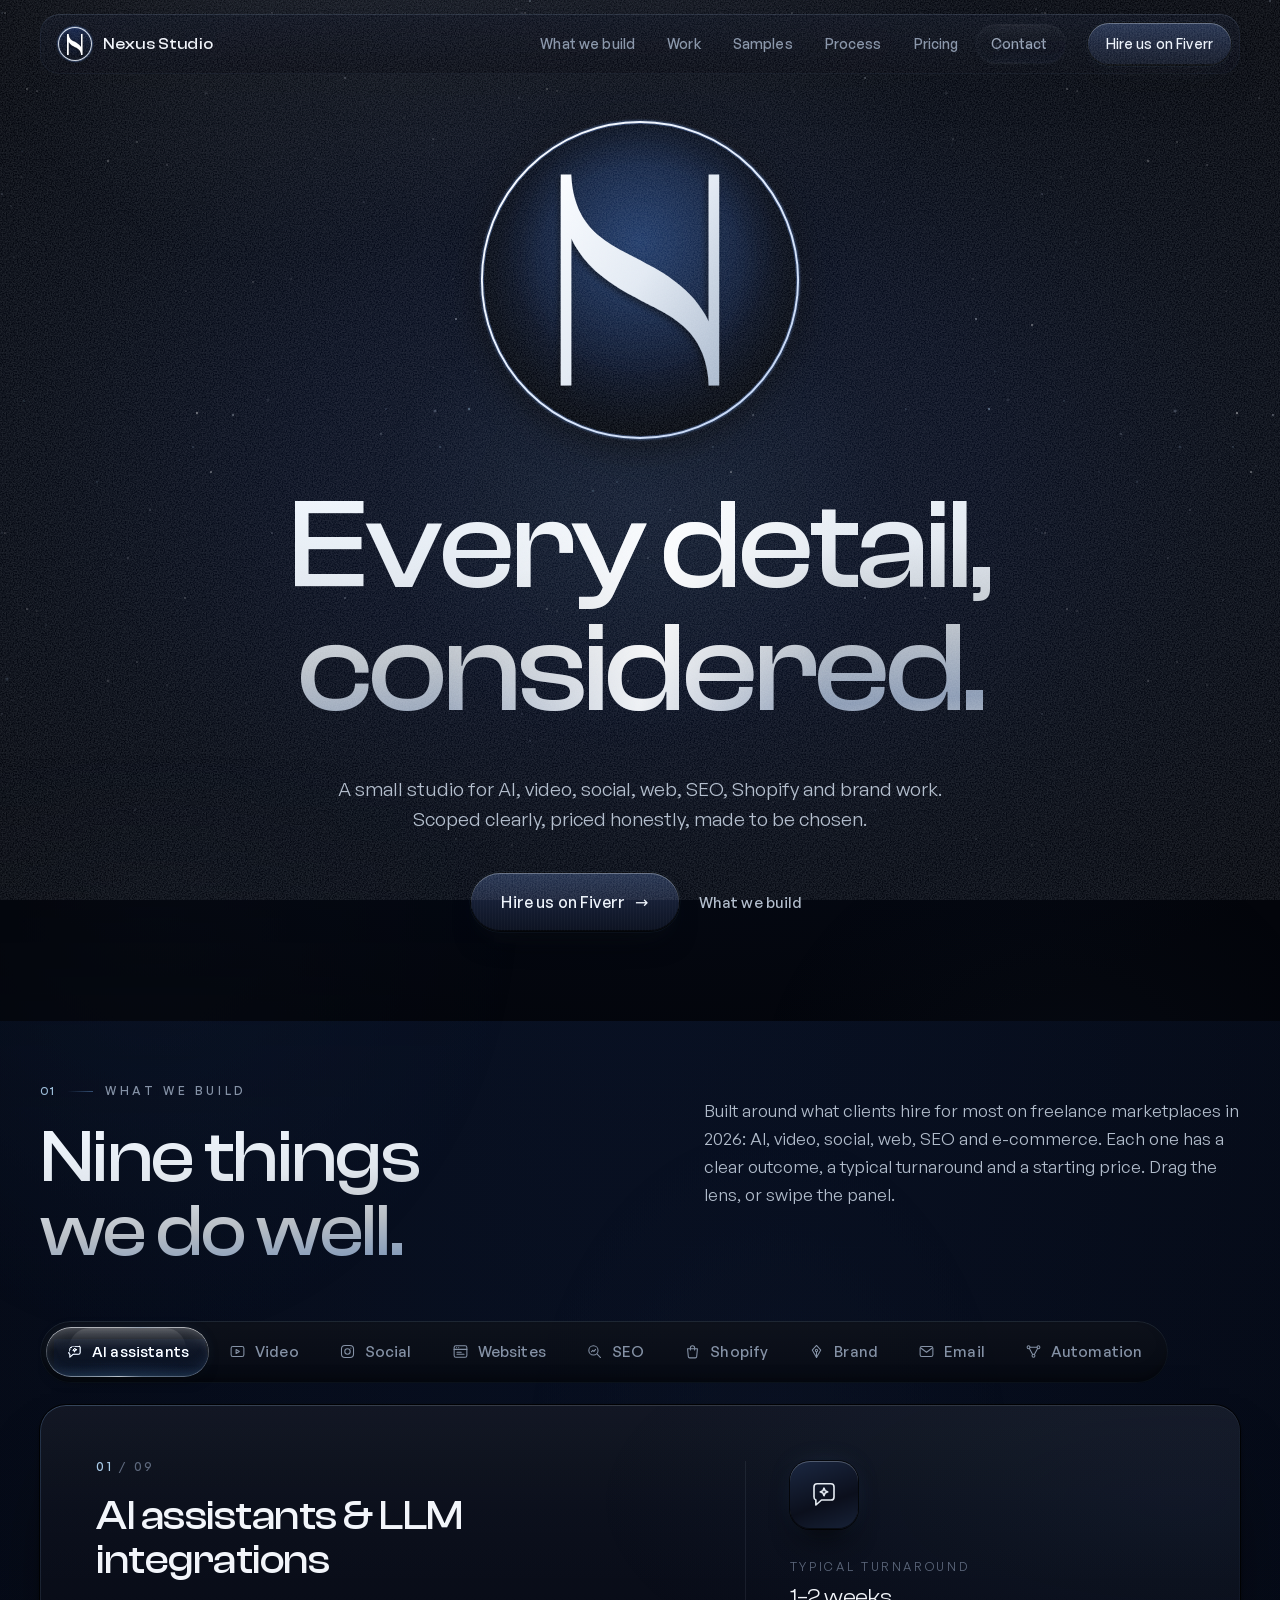
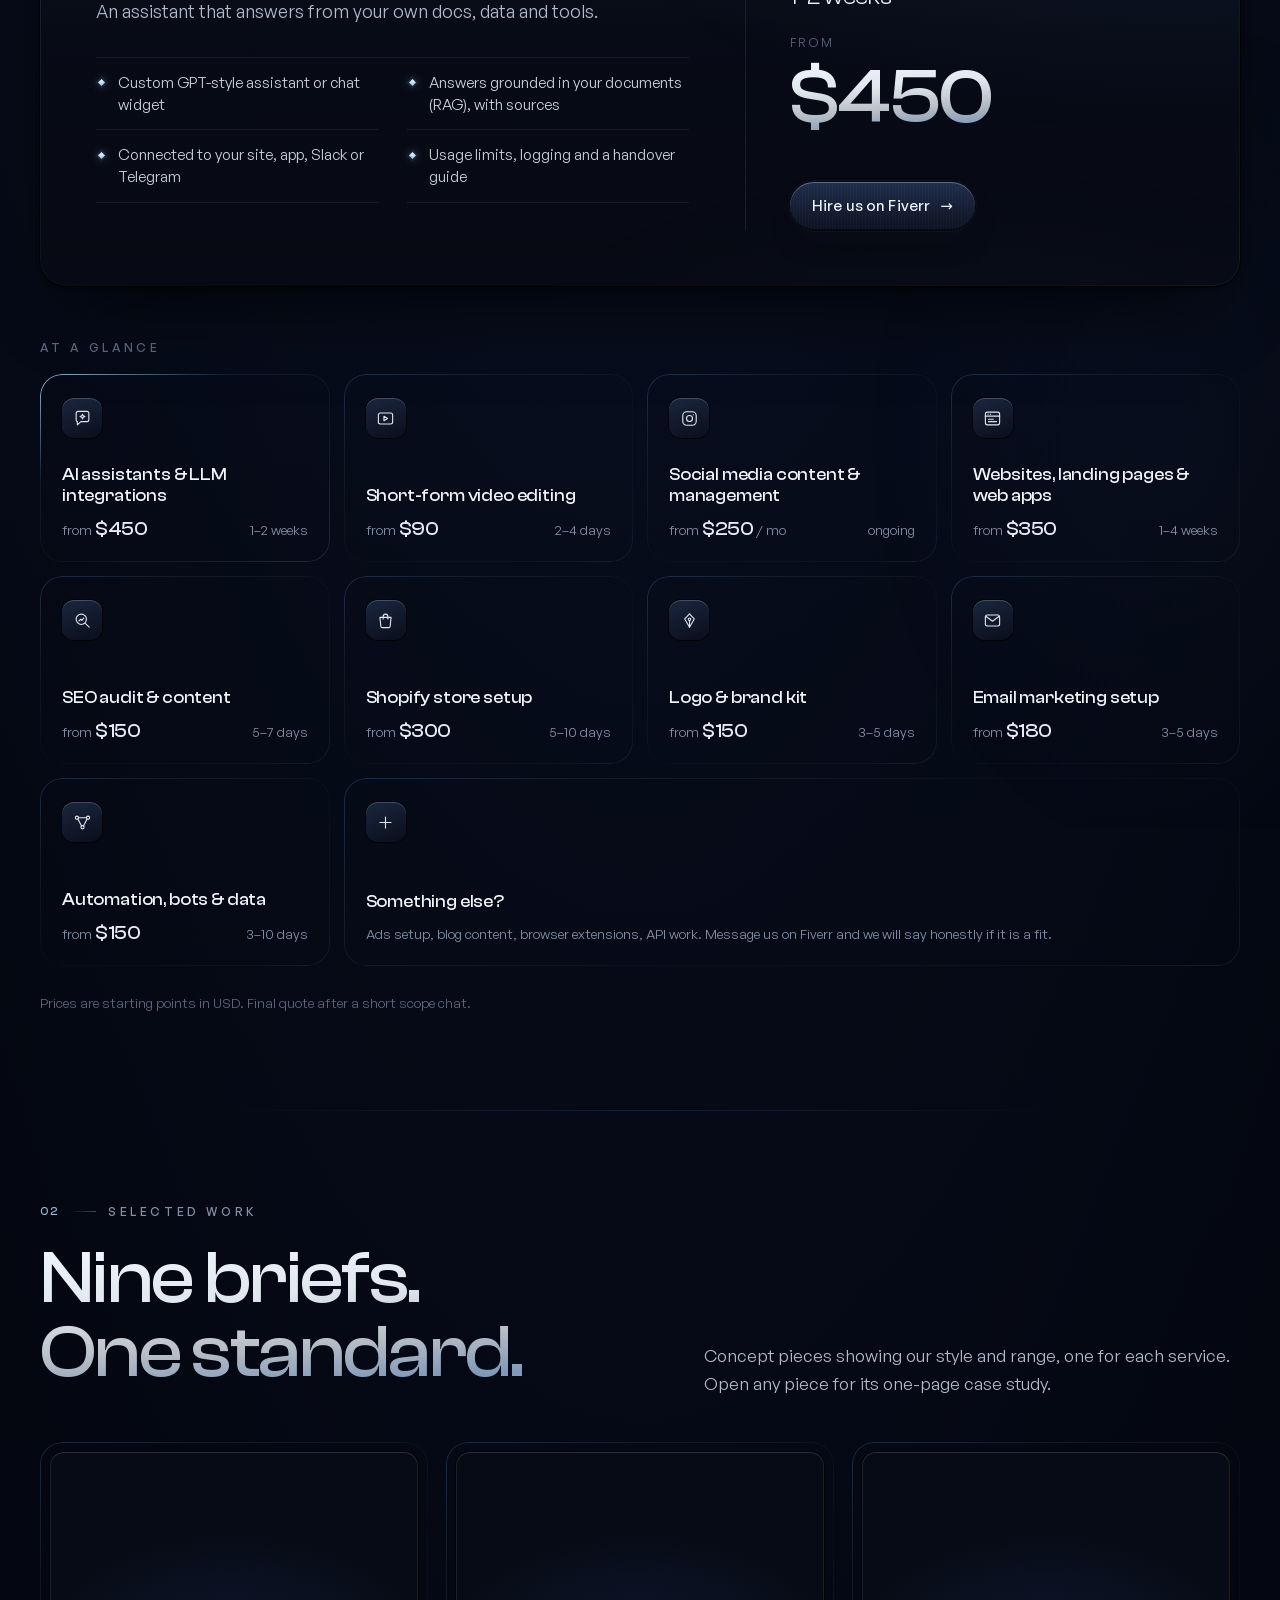
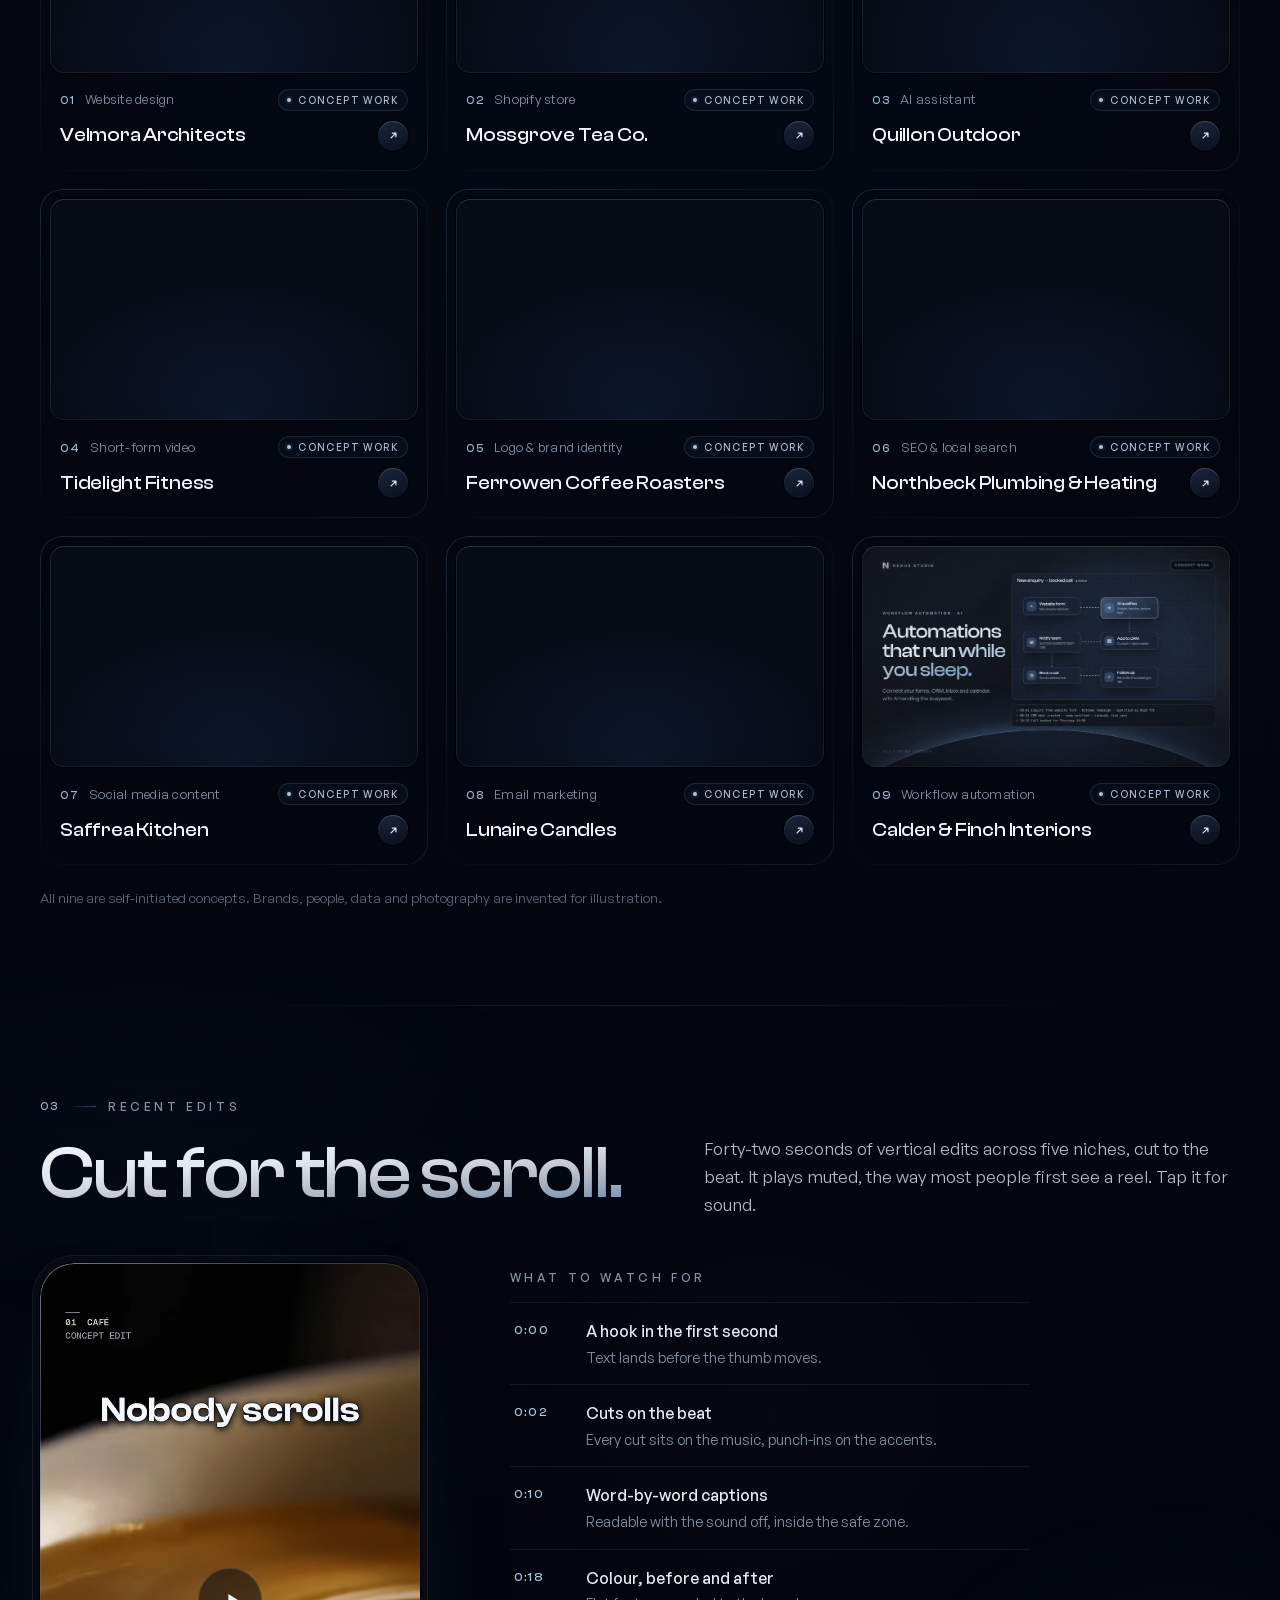
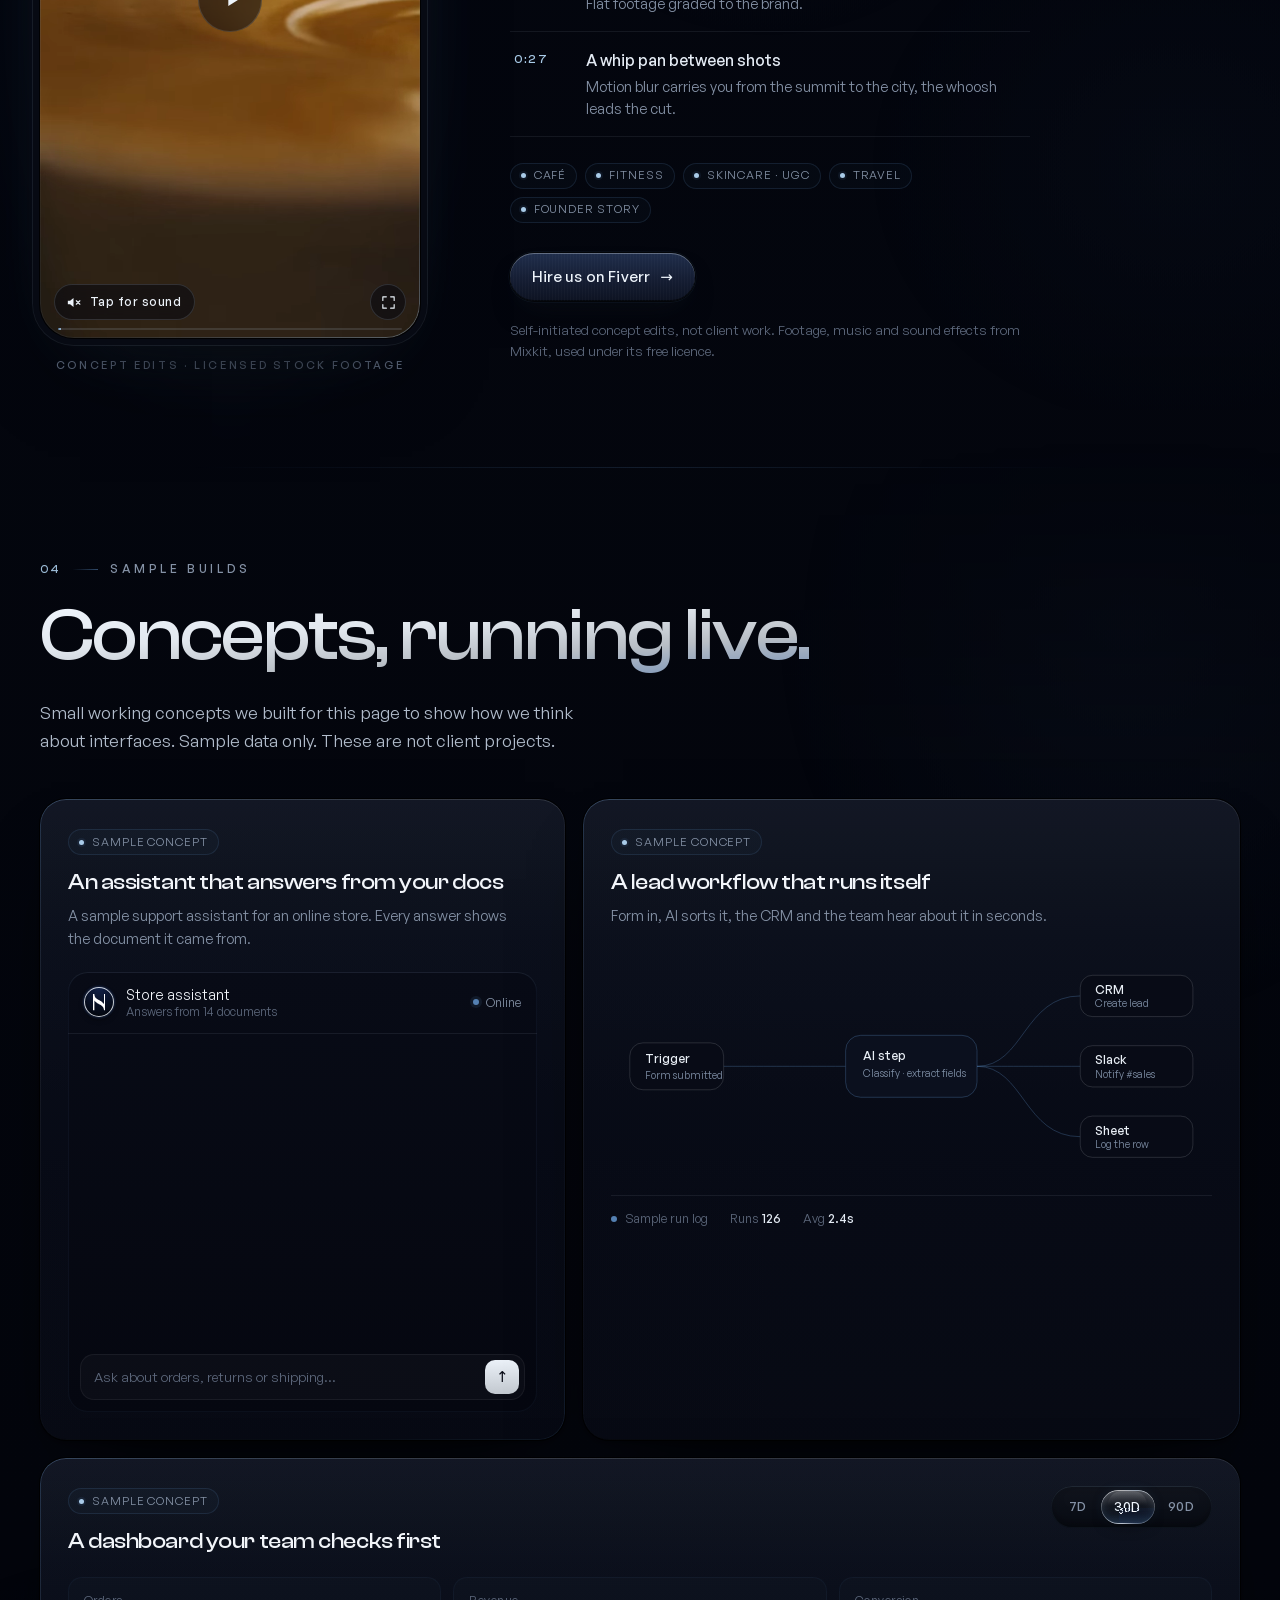
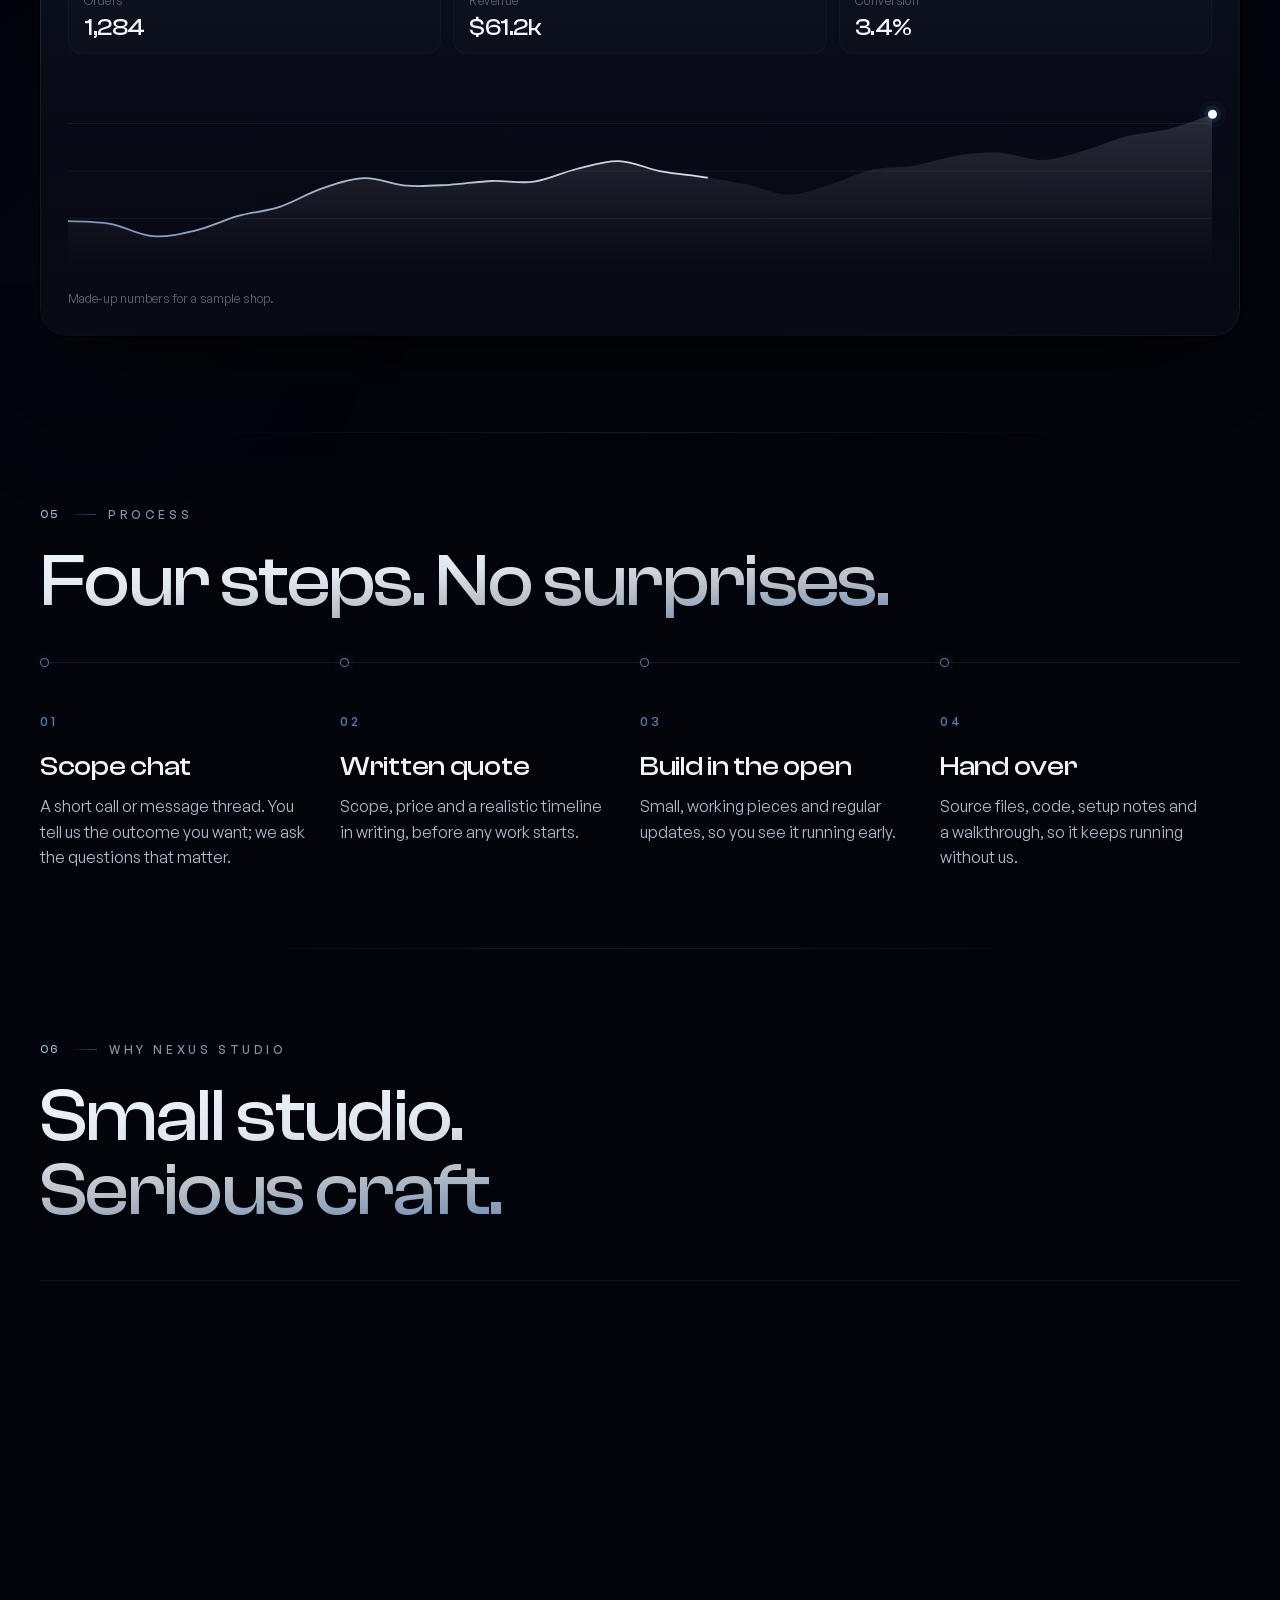
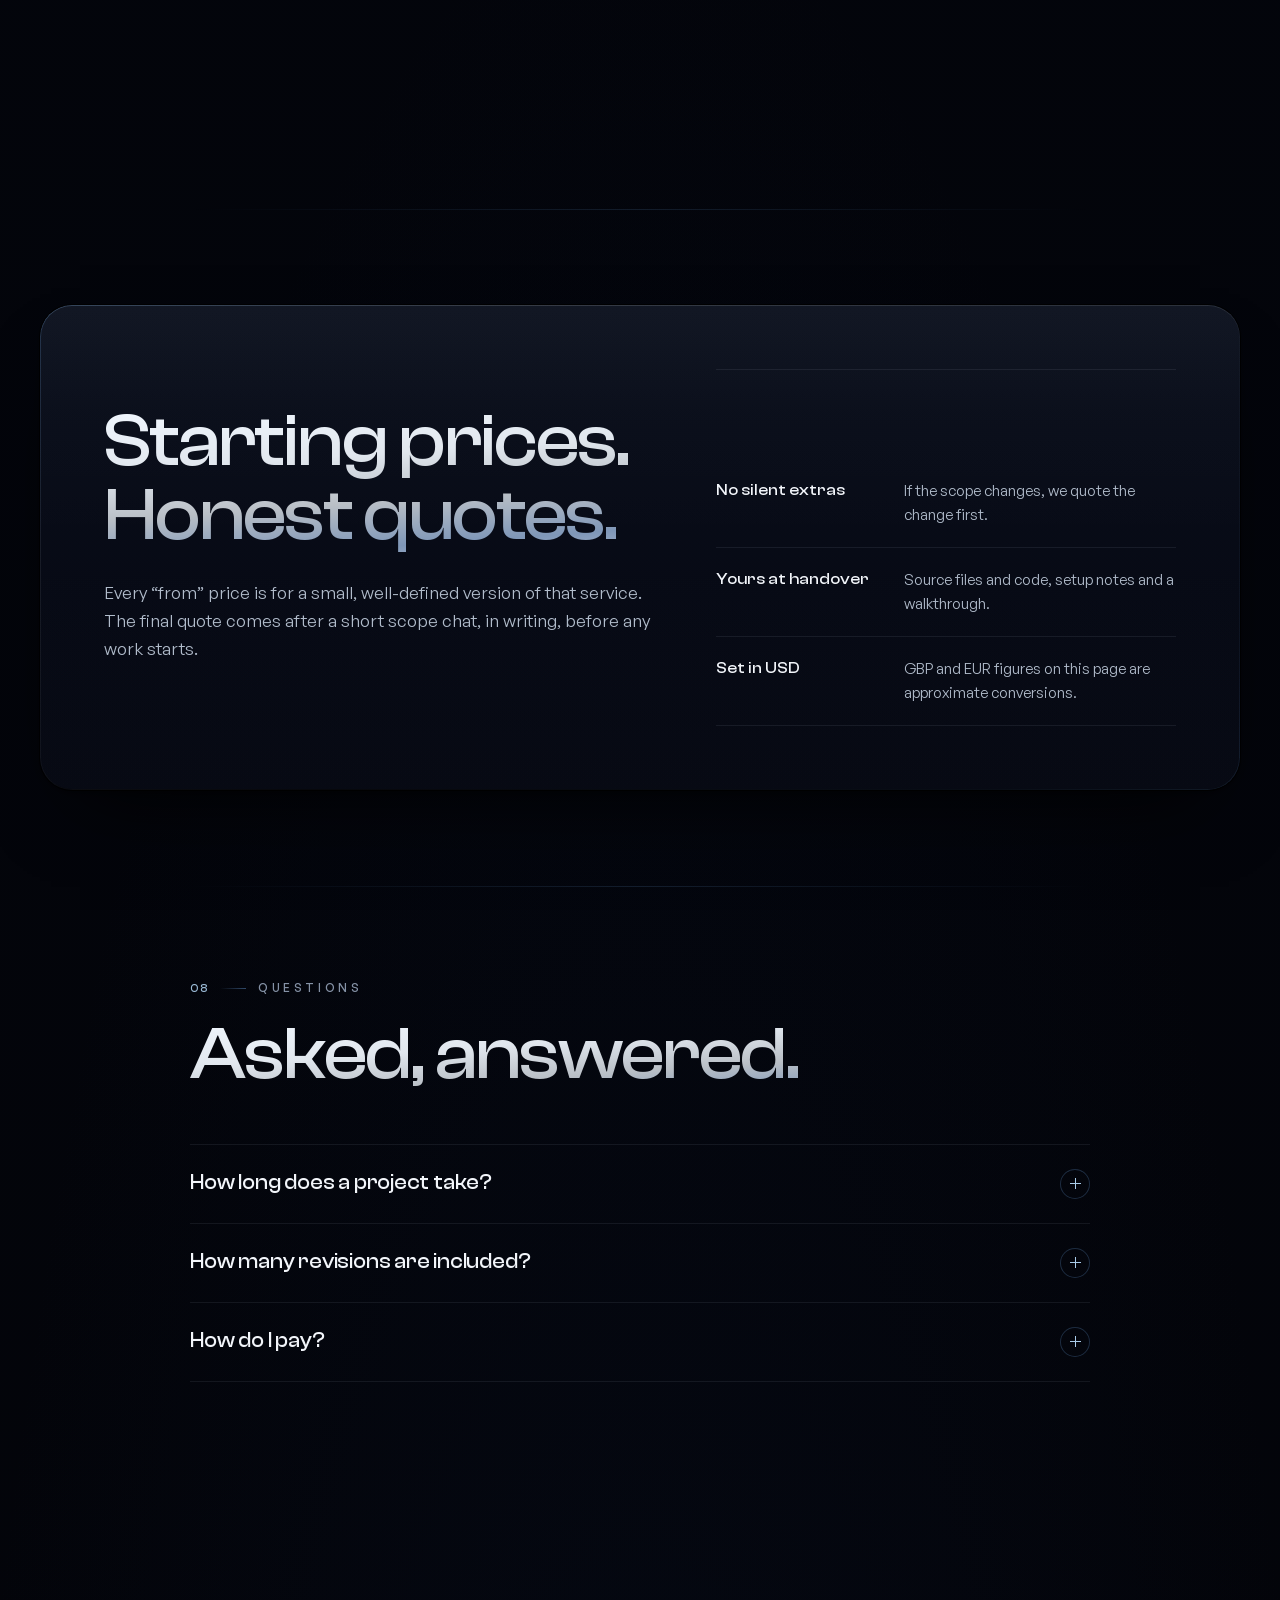
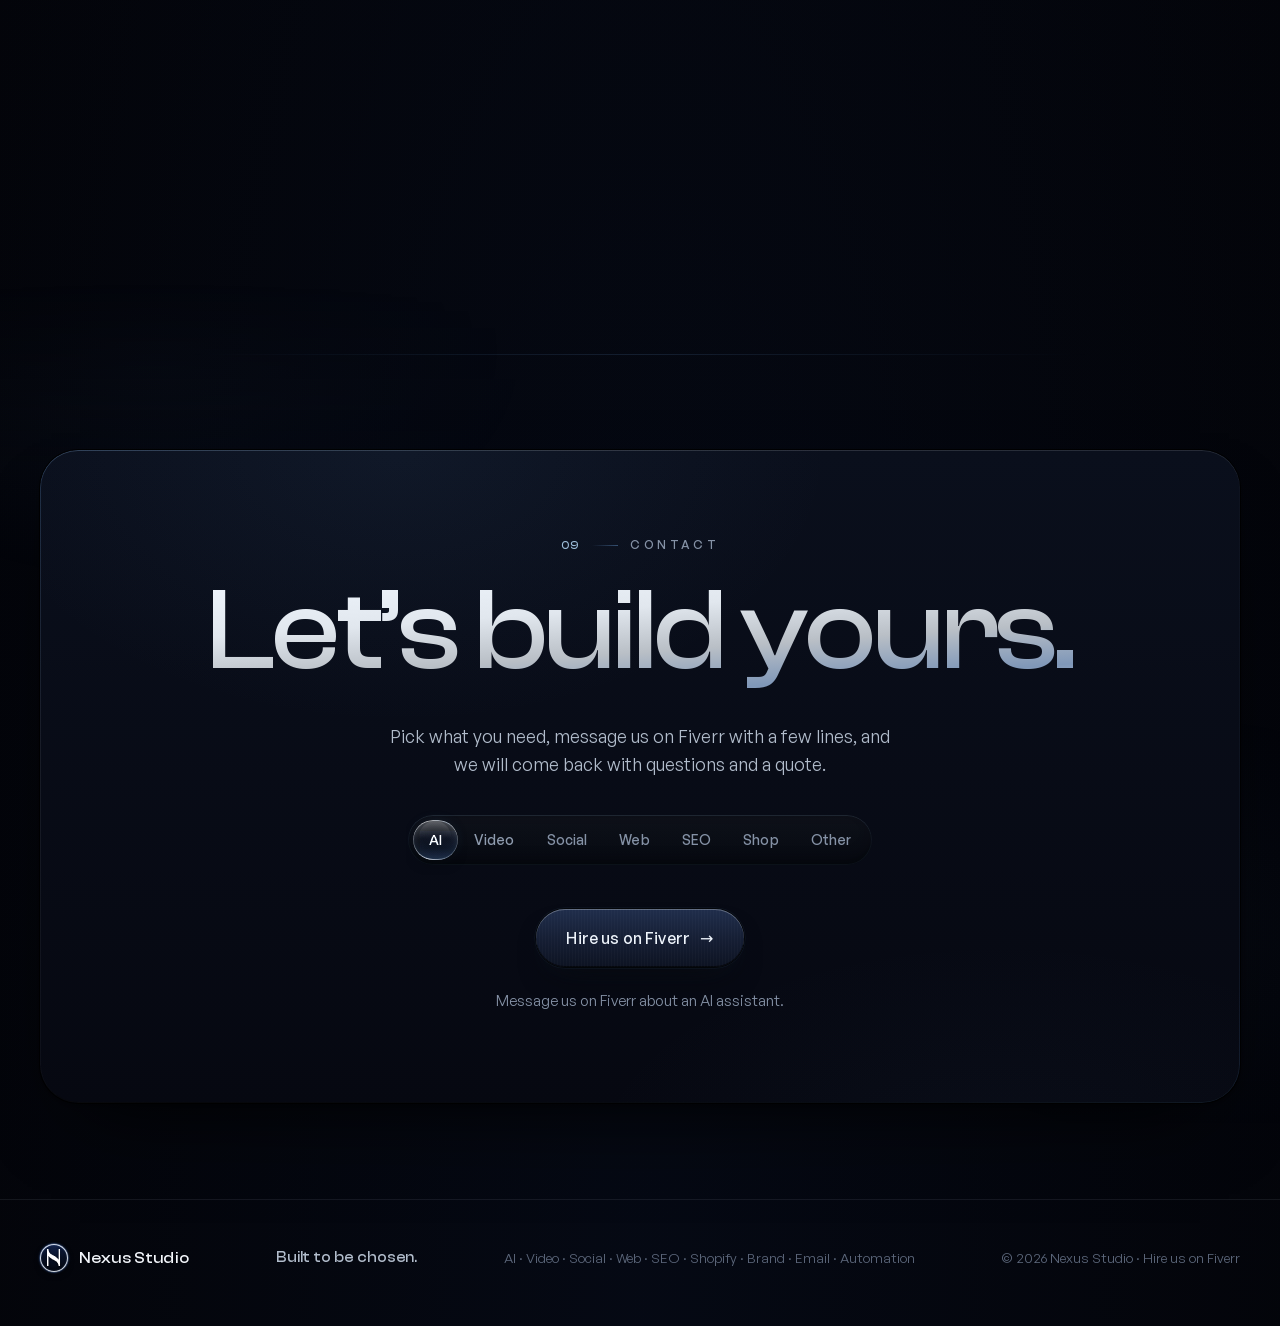
==== commit fc31d7c5: "v12i: showreel section + Fiverr buttons replace email" ====
--- a/index.html
+++ b/index.html
@@ -26,7 +26,7 @@
 <link rel="preload" href="clash-display-500.woff2" as="font" type="font/woff2" crossorigin>
 <link rel="preload" href="general-sans-400.woff2" as="font" type="font/woff2" crossorigin>
 <link rel="modulepreload" href="./three.module.min.js?v=9">
-<link rel="stylesheet" href="style.css?v=12h">
+<link rel="stylesheet" href="style.css?v=12i">
 <script>document.documentElement.classList.replace('no-js','js')</script>
 <script type="importmap">{"imports":{"three":"./three.module.min.js?v=9"}}</script>
 </head>
@@ -70,12 +70,12 @@
       <a class="lg-opt" href="#pricing"><span>Pricing</span></a>
       <a class="lg-opt" href="#contact"><span>Contact</span></a>
     </div>
-    <a class="btn btn-metal btn-sm nav-cta magnetic" href="mailto:nexusbuild@mail.grokbot.com?subject=New%20project"><span class="lbl">Start a project</span></a>
+    <a class="btn btn-metal btn-sm nav-cta magnetic" href="https://www.fiverr.com/nexusstudiohq" target="_blank" rel="noopener"><span class="lbl">Hire us on Fiverr</span></a>
     <button class="menu-btn" aria-expanded="false" aria-controls="mobile-menu" aria-label="Open menu"><span></span><span></span></button>
   </nav>
   <div class="mobile-menu glass" id="mobile-menu" hidden>
     <a href="#build">What we build</a><a href="#work">Work</a><a href="#samples">Samples</a><a href="#process">Process</a><a href="#pricing">Pricing</a><a href="#faq">FAQ</a><a href="#contact">Contact</a>
-    <a class="btn btn-metal" href="mailto:nexusbuild@mail.grokbot.com?subject=New%20project"><span class="lbl">Start a project</span></a>
+    <a class="btn btn-metal" href="https://www.fiverr.com/nexusstudiohq" target="_blank" rel="noopener"><span class="lbl">Hire us on Fiverr</span></a>
   </div>
 </header>
 
@@ -99,7 +99,7 @@
       <h1 class="headline"><span class="hl-line">Every detail,</span> <span class="hl-line">considered.</span></h1>
       <p class="lede">A small studio for AI, video, social, web, SEO, Shopify and brand work. Scoped clearly, priced honestly, made to be chosen.</p>
       <div class="cta-row">
-        <a class="btn btn-metal btn-lg magnetic" href="mailto:nexusbuild@mail.grokbot.com?subject=New%20project"><span class="lbl">Start a project</span><span class="arrow" aria-hidden="true">→</span></a>
+        <a class="btn btn-metal btn-lg magnetic" href="https://www.fiverr.com/nexusstudiohq" target="_blank" rel="noopener"><span class="lbl">Hire us on Fiverr</span><span class="arrow" aria-hidden="true">→</span></a>
         <a class="btn btn-quiet" href="#build">What we build</a>
       </div>
     </div>
@@ -160,7 +160,7 @@
       <div><dt>Typical turnaround</dt><dd>1–2 weeks</dd></div>
       <div><dt>From</dt><dd class="sv-price"><span class="price-val metal-text" data-usd="450">$450</span></dd></div>
     </dl>
-    <a class="btn btn-metal magnetic" href="mailto:nexusbuild@mail.grokbot.com?subject=AI%20assistant%20project"><span class="lbl">Ask about this</span><span class="arrow" aria-hidden="true">→</span></a>
+    <a class="btn btn-metal magnetic" href="https://www.fiverr.com/nexusstudiohq" target="_blank" rel="noopener"><span class="lbl">Hire us on Fiverr</span><span class="arrow" aria-hidden="true">→</span></a>
   </aside>
 </article>
 <article class="sv-panel" role="tabpanel" id="panel-video" aria-labelledby="tab-video" data-i="1" hidden>
@@ -176,7 +176,7 @@
       <div><dt>Typical turnaround</dt><dd>2–4 days</dd></div>
       <div><dt>From</dt><dd class="sv-price"><span class="price-val metal-text" data-usd="90">$90</span></dd></div>
     </dl>
-    <a class="btn btn-metal magnetic" href="mailto:nexusbuild@mail.grokbot.com?subject=Video%20editing%20project"><span class="lbl">Ask about this</span><span class="arrow" aria-hidden="true">→</span></a>
+    <a class="btn btn-metal magnetic" href="https://www.fiverr.com/nexusstudiohq" target="_blank" rel="noopener"><span class="lbl">Hire us on Fiverr</span><span class="arrow" aria-hidden="true">→</span></a>
   </aside>
 </article>
 <article class="sv-panel" role="tabpanel" id="panel-social" aria-labelledby="tab-social" data-i="2" hidden>
@@ -192,7 +192,7 @@
       <div><dt>Typical turnaround</dt><dd>Monthly, starts in 5–7 days</dd></div>
       <div><dt>From</dt><dd class="sv-price"><span class="price-val metal-text" data-usd="250">$250</span></dd></div>
     </dl>
-    <a class="btn btn-metal magnetic" href="mailto:nexusbuild@mail.grokbot.com?subject=Social%20media%20project"><span class="lbl">Ask about this</span><span class="arrow" aria-hidden="true">→</span></a>
+    <a class="btn btn-metal magnetic" href="https://www.fiverr.com/nexusstudiohq" target="_blank" rel="noopener"><span class="lbl">Hire us on Fiverr</span><span class="arrow" aria-hidden="true">→</span></a>
   </aside>
 </article>
 <article class="sv-panel" role="tabpanel" id="panel-web" aria-labelledby="tab-web" data-i="3" hidden>
@@ -208,7 +208,7 @@
       <div><dt>Typical turnaround</dt><dd>1–4 weeks</dd></div>
       <div><dt>From</dt><dd class="sv-price"><span class="price-val metal-text" data-usd="350">$350</span></dd></div>
     </dl>
-    <a class="btn btn-metal magnetic" href="mailto:nexusbuild@mail.grokbot.com?subject=Website%20project"><span class="lbl">Ask about this</span><span class="arrow" aria-hidden="true">→</span></a>
+    <a class="btn btn-metal magnetic" href="https://www.fiverr.com/nexusstudiohq" target="_blank" rel="noopener"><span class="lbl">Hire us on Fiverr</span><span class="arrow" aria-hidden="true">→</span></a>
   </aside>
 </article>
 <article class="sv-panel" role="tabpanel" id="panel-seo" aria-labelledby="tab-seo" data-i="4" hidden>
@@ -224,7 +224,7 @@
       <div><dt>Typical turnaround</dt><dd>5–7 days</dd></div>
       <div><dt>From</dt><dd class="sv-price"><span class="price-val metal-text" data-usd="150">$150</span></dd></div>
     </dl>
-    <a class="btn btn-metal magnetic" href="mailto:nexusbuild@mail.grokbot.com?subject=SEO%20project"><span class="lbl">Ask about this</span><span class="arrow" aria-hidden="true">→</span></a>
+    <a class="btn btn-metal magnetic" href="https://www.fiverr.com/nexusstudiohq" target="_blank" rel="noopener"><span class="lbl">Hire us on Fiverr</span><span class="arrow" aria-hidden="true">→</span></a>
   </aside>
 </article>
 <article class="sv-panel" role="tabpanel" id="panel-shop" aria-labelledby="tab-shop" data-i="5" hidden>
@@ -240,7 +240,7 @@
       <div><dt>Typical turnaround</dt><dd>5–10 days</dd></div>
       <div><dt>From</dt><dd class="sv-price"><span class="price-val metal-text" data-usd="300">$300</span></dd></div>
     </dl>
-    <a class="btn btn-metal magnetic" href="mailto:nexusbuild@mail.grokbot.com?subject=Shopify%20store%20project"><span class="lbl">Ask about this</span><span class="arrow" aria-hidden="true">→</span></a>
+    <a class="btn btn-metal magnetic" href="https://www.fiverr.com/nexusstudiohq" target="_blank" rel="noopener"><span class="lbl">Hire us on Fiverr</span><span class="arrow" aria-hidden="true">→</span></a>
   </aside>
 </article>
 <article class="sv-panel" role="tabpanel" id="panel-brand" aria-labelledby="tab-brand" data-i="6" hidden>
@@ -256,7 +256,7 @@
       <div><dt>Typical turnaround</dt><dd>3–5 days</dd></div>
       <div><dt>From</dt><dd class="sv-price"><span class="price-val metal-text" data-usd="150">$150</span></dd></div>
     </dl>
-    <a class="btn btn-metal magnetic" href="mailto:nexusbuild@mail.grokbot.com?subject=Brand%20kit%20project"><span class="lbl">Ask about this</span><span class="arrow" aria-hidden="true">→</span></a>
+    <a class="btn btn-metal magnetic" href="https://www.fiverr.com/nexusstudiohq" target="_blank" rel="noopener"><span class="lbl">Hire us on Fiverr</span><span class="arrow" aria-hidden="true">→</span></a>
   </aside>
 </article>
 <article class="sv-panel" role="tabpanel" id="panel-email" aria-labelledby="tab-email" data-i="7" hidden>
@@ -272,7 +272,7 @@
       <div><dt>Typical turnaround</dt><dd>3–5 days</dd></div>
       <div><dt>From</dt><dd class="sv-price"><span class="price-val metal-text" data-usd="180">$180</span></dd></div>
     </dl>
-    <a class="btn btn-metal magnetic" href="mailto:nexusbuild@mail.grokbot.com?subject=Email%20marketing%20project"><span class="lbl">Ask about this</span><span class="arrow" aria-hidden="true">→</span></a>
+    <a class="btn btn-metal magnetic" href="https://www.fiverr.com/nexusstudiohq" target="_blank" rel="noopener"><span class="lbl">Hire us on Fiverr</span><span class="arrow" aria-hidden="true">→</span></a>
   </aside>
 </article>
 <article class="sv-panel" role="tabpanel" id="panel-auto" aria-labelledby="tab-auto" data-i="8" hidden>
@@ -288,7 +288,7 @@
       <div><dt>Typical turnaround</dt><dd>3–10 days</dd></div>
       <div><dt>From</dt><dd class="sv-price"><span class="price-val metal-text" data-usd="150">$150</span></dd></div>
     </dl>
-    <a class="btn btn-metal magnetic" href="mailto:nexusbuild@mail.grokbot.com?subject=Automation%20project"><span class="lbl">Ask about this</span><span class="arrow" aria-hidden="true">→</span></a>
+    <a class="btn btn-metal magnetic" href="https://www.fiverr.com/nexusstudiohq" target="_blank" rel="noopener"><span class="lbl">Hire us on Fiverr</span><span class="arrow" aria-hidden="true">→</span></a>
   </aside>
 </article>
       </div>
@@ -341,10 +341,10 @@
   <span class="gl-name">Automation, bots &amp; data</span>
   <span class="gl-meta"><span class="gl-from">from <b class="price-val" data-usd="150">$150</b></span><span class="gl-time">3–10 days</span></span>
 </button>
-<a class="gl-card glass sheen fx-frame gl-other" href="mailto:nexusbuild@mail.grokbot.com?subject=Project%20idea">
+<a class="gl-card glass sheen fx-frame gl-other" href="https://www.fiverr.com/nexusstudiohq" target="_blank" rel="noopener">
   <span class="gl-ico"><svg class="ico" viewBox="0 0 24 24" aria-hidden="true"><path d="M12 5v14M5 12h14"/></svg></span>
   <span class="gl-name">Something else?</span>
-  <span class="gl-note">Ads setup, blog content, browser extensions, API work. Tell us and we will say honestly if it is a fit.</span>
+  <span class="gl-note">Ads setup, blog content, browser extensions, API work. Message us on Fiverr and we will say honestly if it is a fit.</span>
 </a>
     </div>
     <p class="fine reveal" id="cur-note">Prices are starting points in USD. Final quote after a short scope chat.</p>
@@ -435,12 +435,57 @@
   </div>
 </section>
 
+<!-- RECENT EDITS: short-form reel (concept edits, licensed stock) -->
+<section class="section reel" id="edits" aria-labelledby="edits-title">
+  <div class="amb" aria-hidden="true" data-depth=".08"></div>
+  <div class="container">
+    <header class="sec-head split">
+      <div>
+        <p class="label reveal"><span class="ln">03</span>Recent edits</p>
+        <h2 class="h2 metal-text fx-text sweepable" id="edits-title">Cut for the scroll.</h2>
+      </div>
+      <div class="sec-aside">
+        <p class="sec-copy reveal">Forty-two seconds of vertical edits across five niches, cut to the beat. It plays muted, the way most people first see a reel. Tap it for sound.</p>
+      </div>
+    </header>
+    <div class="reel-grid">
+      <figure class="reel-phone fx-frame" data-reel>
+        <div class="reel-screen">
+          <video class="reel-video" muted playsinline loop preload="none" poster="reel-poster.webp?v=12i" width="720" height="1280" aria-label="Short-form showreel: concept edits for a café, a gym, a skincare brand, a travel account and a founder story" data-sources='[{"src":"reel-web.webm?v=12i","type":"video/webm"},{"src":"reel-web.mp4?v=12i","type":"video/mp4"}]'></video>
+          <button class="reel-sound" type="button" aria-pressed="false" aria-label="Turn sound on"><svg viewBox="0 0 24 24" aria-hidden="true"><path class="spk" d="M4 9.5h3.2L12 5.5v13l-4.8-4H4z"/><path class="on" d="M15.5 9a4.2 4.2 0 0 1 0 6M18 6.5a7.8 7.8 0 0 1 0 11"/><path class="off" d="m16 9.5 5 5m0-5-5 5"/></svg><span class="reel-sound-l">Tap for sound</span></button>
+          <button class="reel-full" type="button" aria-label="Watch full screen"><svg viewBox="0 0 24 24" aria-hidden="true"><path d="M4 9V4h5M20 9V4h-5M4 15v5h5M20 15v5h-5"/></svg></button>
+          <button class="reel-play" type="button" aria-label="Play the reel"><svg viewBox="0 0 24 24" aria-hidden="true"><path d="M8 5.5v13l10.5-6.5z"/></svg></button>
+          <span class="reel-bar" aria-hidden="true"><i></i></span>
+        </div>
+        <figcaption class="reel-cap">Concept edits · licensed stock footage</figcaption>
+      </figure>
+      <div class="reel-notes reveal">
+        <p class="reel-kicker">What to watch for</p>
+        <ol class="reel-marks">
+          <li><button type="button" data-t="0"><time>0:00</time><span><b>A hook in the first second</b>Text lands before the thumb moves.</span></button></li>
+          <li><button type="button" data-t="2.6"><time>0:02</time><span><b>Cuts on the beat</b>Every cut sits on the music, punch-ins on the accents.</span></button></li>
+          <li><button type="button" data-t="10.2"><time>0:10</time><span><b>Word-by-word captions</b>Readable with the sound off, inside the safe zone.</span></button></li>
+          <li><button type="button" data-t="18.2"><time>0:18</time><span><b>Colour, before and after</b>Flat footage graded to the brand.</span></button></li>
+          <li><button type="button" data-t="26.9"><time>0:27</time><span><b>A whip pan between shots</b>Motion blur carries you from the summit to the city, the whoosh leads the cut.</span></button></li>
+        </ol>
+        <ul class="reel-niches" aria-label="Niches in this reel">
+          <li class="chip">Café</li><li class="chip">Fitness</li><li class="chip">Skincare · UGC</li><li class="chip">Travel</li><li class="chip">Founder story</li>
+        </ul>
+        <div class="reel-cta">
+          <a class="btn btn-metal magnetic" href="https://www.fiverr.com/nexusstudiohq" target="_blank" rel="noopener"><span class="lbl">Hire us on Fiverr</span><span class="arrow" aria-hidden="true">→</span></a>
+        </div>
+        <p class="fine">Self-initiated concept edits, not client work. Footage, music and sound effects from Mixkit, used under its free licence.</p>
+      </div>
+    </div>
+  </div>
+</section>
+
 <!-- SAMPLE BUILDS -->
 <section class="section" id="samples">
   <div class="amb amb-r" aria-hidden="true" data-depth=".1"></div>
   <div class="container">
     <header class="sec-head">
-      <p class="label reveal"><span class="ln">03</span>Sample builds</p>
+      <p class="label reveal"><span class="ln">04</span>Sample builds</p>
       <h2 class="h2 metal-text fx-text sweepable">Concepts, running live.</h2>
       <p class="sec-copy reveal">Small working concepts we built for this page to show how we think about interfaces. Sample data only. These are not client projects.</p>
     </header>
@@ -520,7 +565,7 @@
 <section class="section" id="process">
   <div class="container">
     <header class="sec-head">
-      <p class="label reveal"><span class="ln">04</span>Process</p>
+      <p class="label reveal"><span class="ln">05</span>Process</p>
       <h2 class="h2 metal-text fx-text sweepable">Four steps. No surprises.</h2>
     </header>
     <ol class="steps" style="--progress:0">
@@ -537,7 +582,7 @@
   <div class="container">
     <header class="sec-head split">
       <div>
-        <p class="label reveal"><span class="ln">05</span>Why Nexus Studio</p>
+        <p class="label reveal"><span class="ln">06</span>Why Nexus Studio</p>
         <h2 class="h2 metal-text fx-text sweepable">Small studio.<br>Serious craft.</h2>
       </div>
       <div class="sec-aside">
@@ -560,7 +605,7 @@
   <div class="container">
     <div class="pricing-panel glass sheen fx-frame">
       <div class="pp-main">
-        <p class="label reveal"><span class="ln">06</span>Pricing</p>
+        <p class="label reveal"><span class="ln">07</span>Pricing</p>
         <h2 class="h2 metal-text fx-text sweepable">Starting prices.<br>Honest quotes.</h2>
         <p class="sec-copy reveal">Every “from” price is for a small, well-defined version of that service. The final quote comes after a short scope chat, in writing, before any work starts.</p>
       </div>
@@ -578,7 +623,7 @@
 <section class="section" id="faq">
   <div class="container faq-wrap">
     <header class="sec-head">
-      <p class="label reveal"><span class="ln">07</span>Questions</p>
+      <p class="label reveal"><span class="ln">08</span>Questions</p>
       <h2 class="h2 metal-text fx-text sweepable">Asked, answered.</h2>
     </header>
     <div class="faq-list">
@@ -606,7 +651,7 @@
         <li><span>iii</span>Approve, and we start building.</li>
       </ol>
       <div class="start-cta">
-        <a class="btn btn-metal btn-lg magnetic" href="mailto:nexusbuild@mail.grokbot.com?subject=New%20project"><span class="lbl">Start a project</span><span class="arrow" aria-hidden="true">→</span></a>
+        <a class="btn btn-metal btn-lg magnetic" href="https://www.fiverr.com/nexusstudiohq" target="_blank" rel="noopener"><span class="lbl">Hire us on Fiverr</span><span class="arrow" aria-hidden="true">→</span></a>
       </div>
     </div>
   </div>
@@ -617,9 +662,9 @@
   <div class="amb" aria-hidden="true" data-depth=".08"></div>
   <div class="container">
     <div class="contact-panel glass sheen fx-frame">
-      <p class="label center"><span class="ln">08</span>Contact</p>
+      <p class="label center"><span class="ln">09</span>Contact</p>
       <h2 class="contact-title metal-text fx-text sweepable">Let’s build yours.</h2>
-      <p class="lede">Pick what you need, send a few lines, and we will come back with questions and a quote.</p>
+      <p class="lede">Pick what you need, message us on Fiverr with a few lines, and we will come back with questions and a quote.</p>
       <div class="lg-scroll center">
         <div class="lg" data-lg="contact" role="radiogroup" aria-label="What do you need?">
           <span class="lg-lens" aria-hidden="true"></span>
@@ -632,8 +677,10 @@
 <button class="lg-opt" role="radio" aria-checked="false" tabindex="-1" data-subj="Something else"><span>Other</span></button>
         </div>
       </div>
-      <a class="btn btn-metal btn-lg magnetic" id="contact-btn" href="mailto:nexusbuild@mail.grokbot.com?subject=AI%20assistant%20project"><span class="lbl">Email about an AI assistant</span><span class="arrow" aria-hidden="true">→</span></a>
-      <a class="mail" href="mailto:nexusbuild@mail.grokbot.com">nexusbuild@mail.grokbot.com</a>
+      <a class="btn btn-metal btn-lg magnetic" id="contact-btn" href="https://www.fiverr.com/nexusstudiohq" target="_blank" rel="noopener"><span class="lbl">Hire us on Fiverr</span><span class="arrow" aria-hidden="true">→</span></a>
+      <p class="c-hint" id="contact-hint" aria-live="polite">Message us on Fiverr about an AI assistant.</p>
+      <!-- BUSINESS EMAIL placeholder: stays hidden until BUSINESS_EMAIL is set at the top of main.js -->
+      <a class="mail" id="business-email" href="#" data-business-email hidden></a>
     </div>
   </div>
 </section>
@@ -644,7 +691,7 @@
     <span class="brand"><span class="brand-mark sm" aria-hidden="true"><svg viewBox="0 0 450 600"><use href="#nx-s"/></svg></span><span class="brand-name">Nexus Studio</span></span>
     <p class="foot-tag">Built to be chosen.</p>
     <p>AI · Video · Social · Web · SEO · Shopify · Brand · Email · Automation</p>
-    <p>© 2026 Nexus Studio · <a href="mailto:nexusbuild@mail.grokbot.com">nexusbuild@mail.grokbot.com</a></p>
+    <p>© 2026 Nexus Studio · <a href="https://www.fiverr.com/nexusstudiohq" target="_blank" rel="noopener">Hire us on Fiverr</a></p>
   </div>
 </footer>
 
@@ -671,10 +718,11 @@
 </dialog>
 
 <script src="lenis.min.js?v=9" defer></script>
-<script src="main.js?v=9" defer></script>
+<script src="main.js?v=12i" defer></script>
 <script src="fx.js?v=9" defer></script>
 <script src="demos.js?v=10" defer></script>
 <script src="work.js?v=9" defer></script>
+<script src="reel.js?v=12i" defer></script>
 <script type="module" src="hero.js?v=12h"></script>
 </body>
 </html>
--- a/style.css
+++ b/style.css
@@ -651,3 +651,61 @@
   .wk-media img{transition:none}
   .lb::before,.lb-panel{transition:none}
 }
+
+/* ---------- v12i: Recent edits (short-form reel) ---------- */
+.reel-grid{display:grid;grid-template-columns:minmax(0,380px) minmax(0,1fr);gap:clamp(40px,7vw,110px);align-items:center;justify-content:center}
+.reel-phone{position:relative;margin:0;width:100%;max-width:380px;justify-self:end}
+.reel-screen{position:relative;aspect-ratio:9/16;border-radius:34px;overflow:hidden;isolation:isolate;background:#05070e;
+  box-shadow:0 0 0 1px rgba(0,0,0,.9),0 0 0 7px #070a13,0 0 0 8px rgba(190,208,230,.09),0 50px 90px -40px #000,0 30px 80px -50px rgba(var(--em),.55)}
+/* the thin luminous rim, same light as the logo circle */
+.reel-screen::after{content:"";position:absolute;inset:0;border-radius:inherit;padding:1px;pointer-events:none;z-index:3;
+  background:linear-gradient(150deg,rgba(214,232,252,.55),rgba(var(--em),.28) 24%,rgba(255,255,255,.03) 52%,rgba(var(--em),.12) 80%,rgba(169,203,232,.4));
+  -webkit-mask:linear-gradient(#000 0 0) content-box,linear-gradient(#000 0 0);-webkit-mask-composite:xor;mask-composite:exclude}
+.reel-video{position:absolute;inset:0;width:100%;height:100%;object-fit:cover;display:block;cursor:pointer;background:#05070e}
+.reel-phone::before{content:"";position:absolute;inset:-14% -22%;z-index:-1;pointer-events:none;
+  background:radial-gradient(closest-side,rgba(var(--em),.16),rgba(var(--em),.05) 55%,transparent);filter:blur(10px)}
+.reel-sound,.reel-full,.reel-play{position:absolute;z-index:4;display:inline-flex;align-items:center;justify-content:center;gap:8px;border:0;cursor:pointer;color:#eef4fb;
+  background:rgba(6,9,18,.55);-webkit-backdrop-filter:blur(10px);backdrop-filter:blur(10px);box-shadow:inset 0 0 0 1px rgba(190,208,230,.16);transition:background .4s,box-shadow .4s,opacity .4s}
+.reel-sound:hover,.reel-full:hover,.reel-play:hover{background:rgba(14,30,64,.7);box-shadow:inset 0 0 0 1px rgba(169,203,232,.35)}
+.reel-sound:focus-visible,.reel-full:focus-visible,.reel-play:focus-visible,.reel-marks button:focus-visible{outline:2px solid var(--emhi);outline-offset:2px}
+.reel-sound{left:14px;bottom:18px;height:36px;padding:0 14px 0 11px;border-radius:999px;font:500 12px/1 var(--ft);letter-spacing:.04em}
+.reel-sound svg,.reel-full svg{width:17px;height:17px;fill:none;stroke:currentColor;stroke-width:1.6;stroke-linecap:round;stroke-linejoin:round}
+.reel-sound .spk{fill:currentColor;stroke:none}
+.reel-sound .on{display:none}.reel-sound[aria-pressed="true"] .on{display:block}.reel-sound[aria-pressed="true"] .off{display:none}
+.reel-sound[aria-pressed="true"] .reel-sound-l{display:none}
+.reel-sound[aria-pressed="true"]{padding:0;width:36px}
+.reel-full{right:14px;bottom:18px;width:36px;height:36px;border-radius:50%}
+.reel-play{left:50%;top:50%;width:64px;height:64px;margin:-32px 0 0 -32px;border-radius:50%;opacity:0;pointer-events:none}
+.reel-play svg{width:22px;height:22px;fill:currentColor;margin-left:3px}
+.reel-phone.paused .reel-play{opacity:1;pointer-events:auto}
+.reel-bar{position:absolute;left:18px;right:18px;bottom:8px;height:2px;border-radius:2px;background:rgba(190,208,230,.14);z-index:4;overflow:hidden}
+.reel-bar i{position:absolute;inset:0;transform-origin:0 50%;transform:scaleX(0);background:linear-gradient(90deg,rgba(var(--em),.7),var(--emhi))}
+.reel-cap{margin-top:22px;text-align:center;font:500 11px/1 var(--ft);letter-spacing:.24em;text-transform:uppercase;color:var(--mute2)}
+.reel-notes{max-width:520px}
+.reel-kicker{font:500 12px/1 var(--ft);letter-spacing:.3em;text-transform:uppercase;color:var(--mute);margin-bottom:18px}
+.reel-marks{list-style:none;border-top:1px solid var(--line)}
+.reel-marks li{border-bottom:1px solid var(--line)}
+.reel-marks button{all:unset;box-sizing:border-box;display:grid;grid-template-columns:58px 1fr;gap:14px;width:100%;padding:16px 4px;cursor:pointer;border-radius:10px;transition:background .4s}
+.reel-marks button:hover{background:rgba(190,208,230,.03)}
+.reel-marks time{font:500 12px/1.9 var(--fd);letter-spacing:.12em;color:var(--emhi);font-variant-numeric:tabular-nums}
+.reel-marks span{color:var(--mute);font-size:14.5px;line-height:1.55}
+.reel-marks b{display:block;color:var(--plat);font-weight:500;font-size:16px;margin-bottom:2px}
+.reel-marks li.now time{text-shadow:0 0 12px rgba(169,203,232,.55)}
+.reel-marks li.now b{color:var(--ti)}
+.reel-niches{list-style:none;display:flex;flex-wrap:wrap;gap:8px;margin-top:26px}
+.reel-cta{margin-top:30px}
+.reel-notes .fine{margin-top:18px}
+.c-hint{margin-top:22px;color:var(--mute);font-size:15px}
+@media (max-width:900px){
+  .reel-grid{grid-template-columns:1fr;gap:44px}
+  .reel-phone{justify-self:center;max-width:320px}
+  .reel-notes{max-width:none}
+}
+@media (max-width:760px){
+  .reel-phone{max-width:min(300px,78vw)}
+  .reel-screen{border-radius:28px}
+  .reel-cta .btn-metal{width:100%;justify-content:center}
+}
+@media (prefers-reduced-motion:reduce){
+  .reel-sound,.reel-full,.reel-play,.reel-marks button{transition:none}
+}
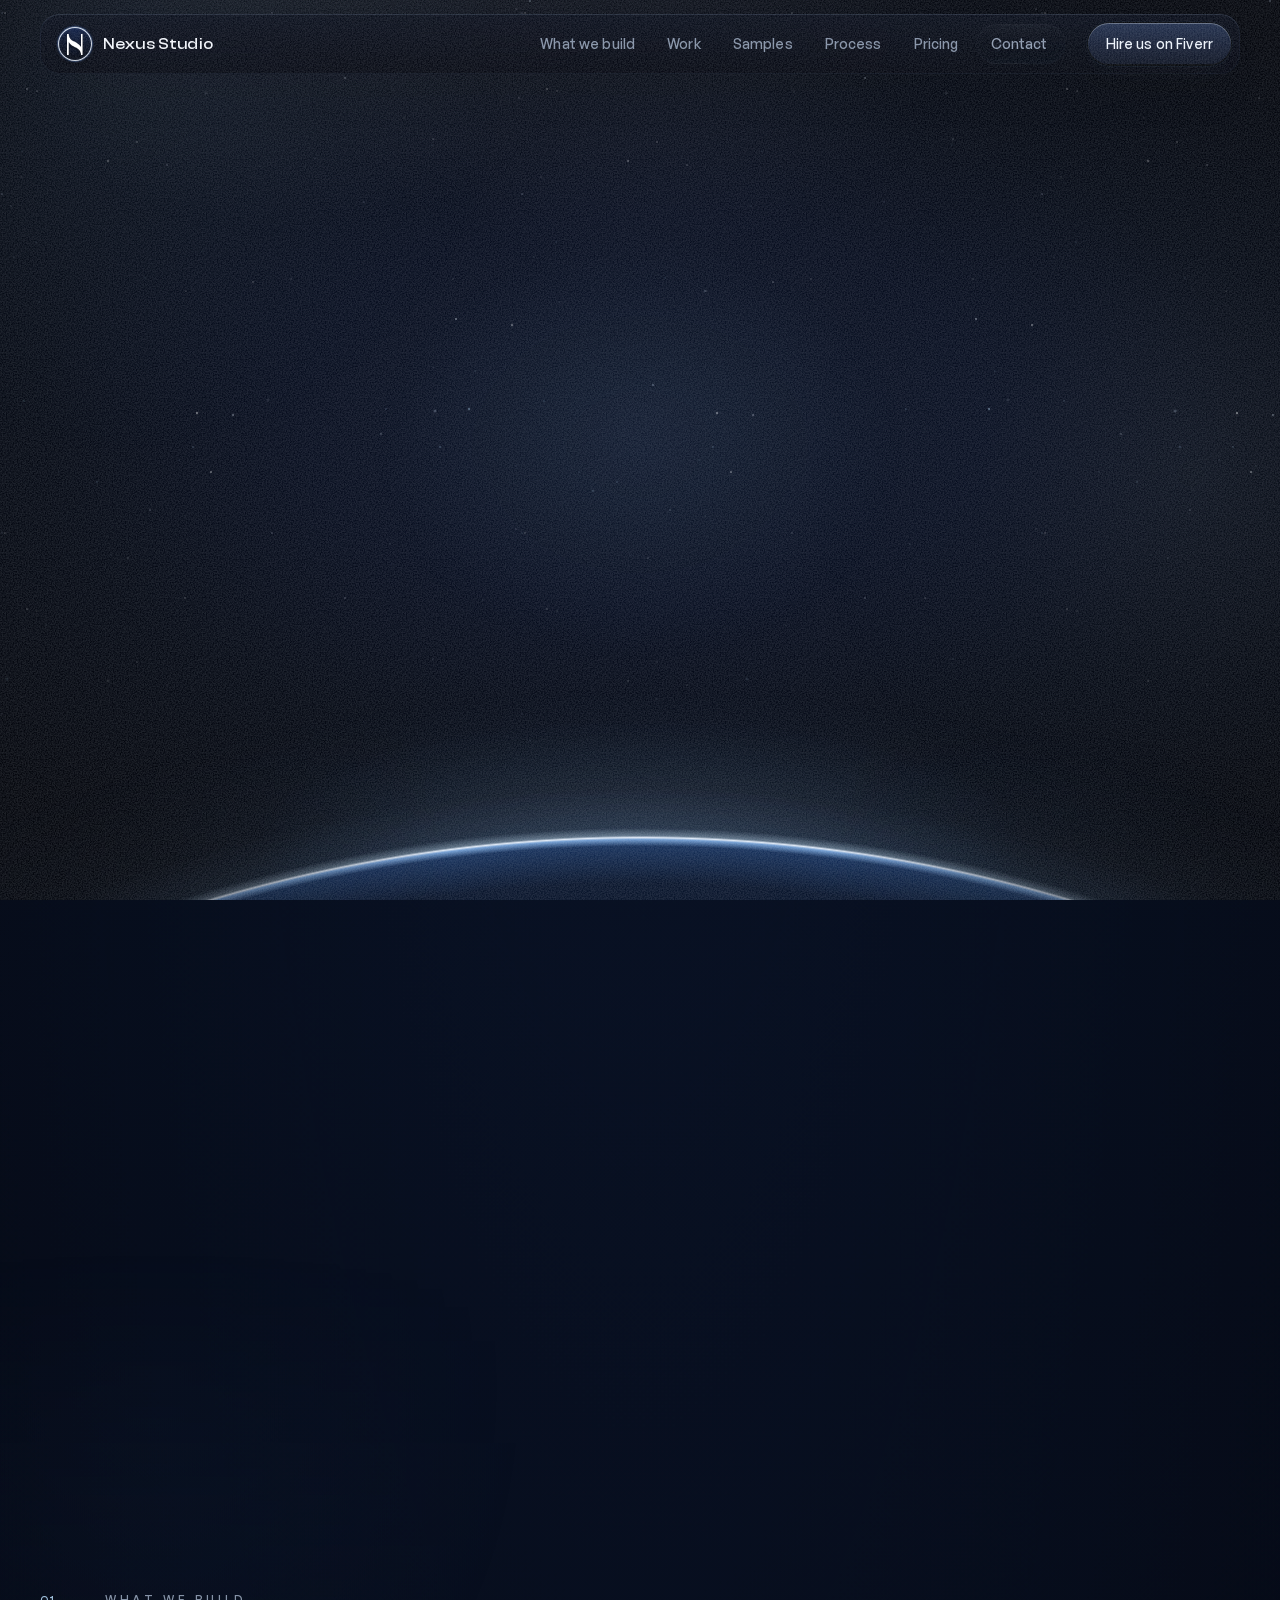
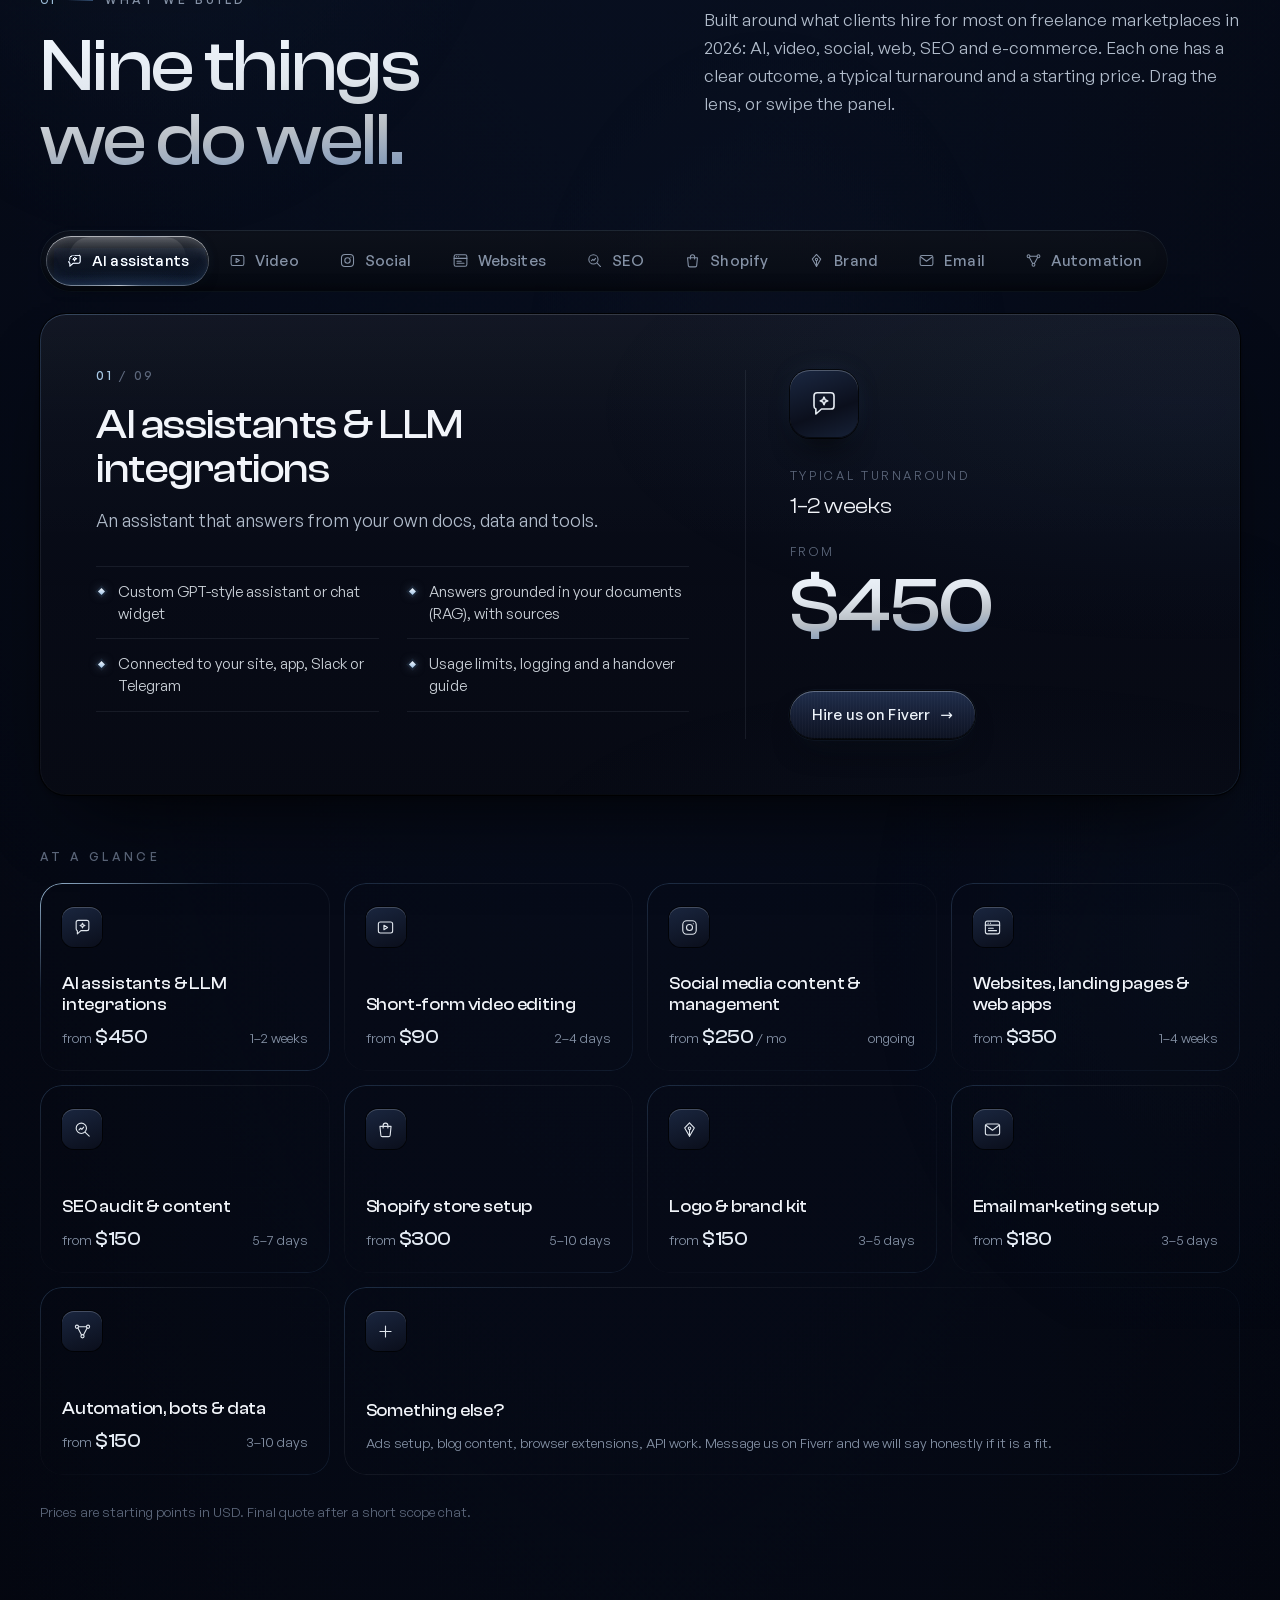
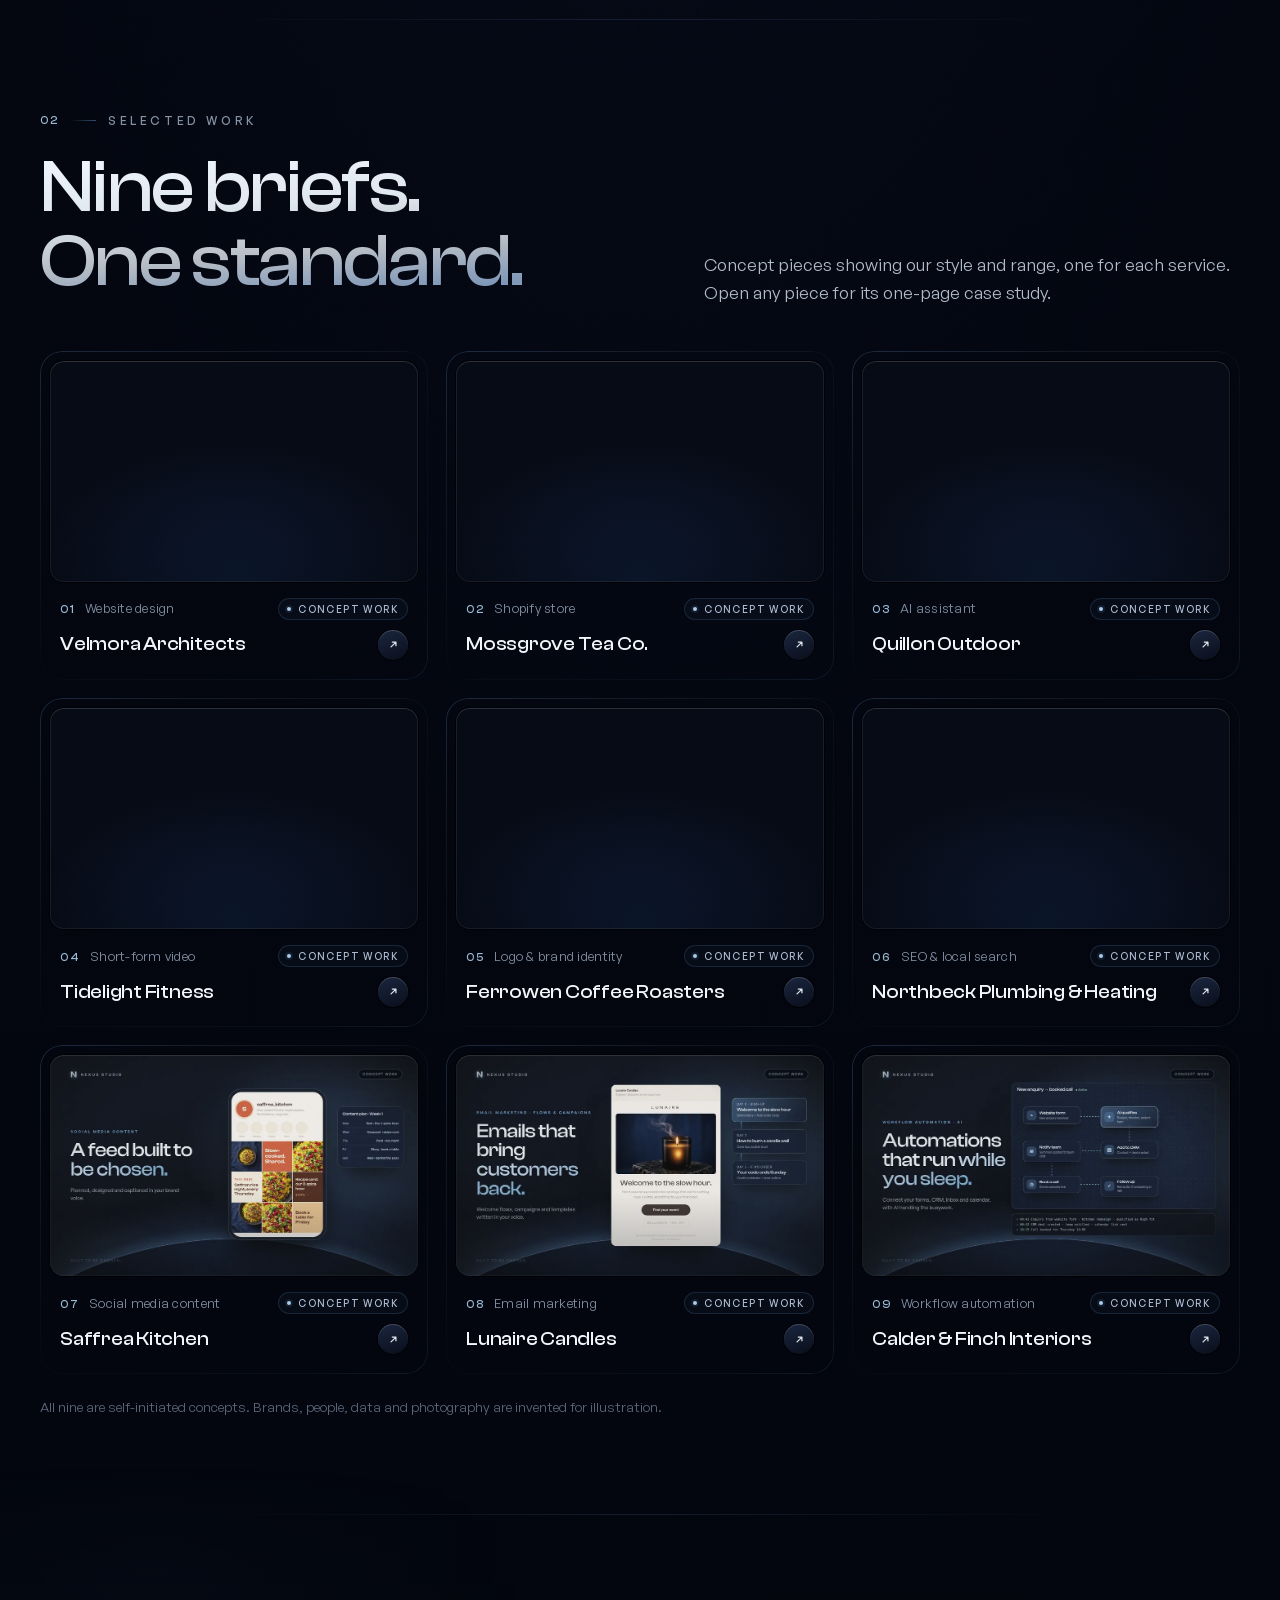
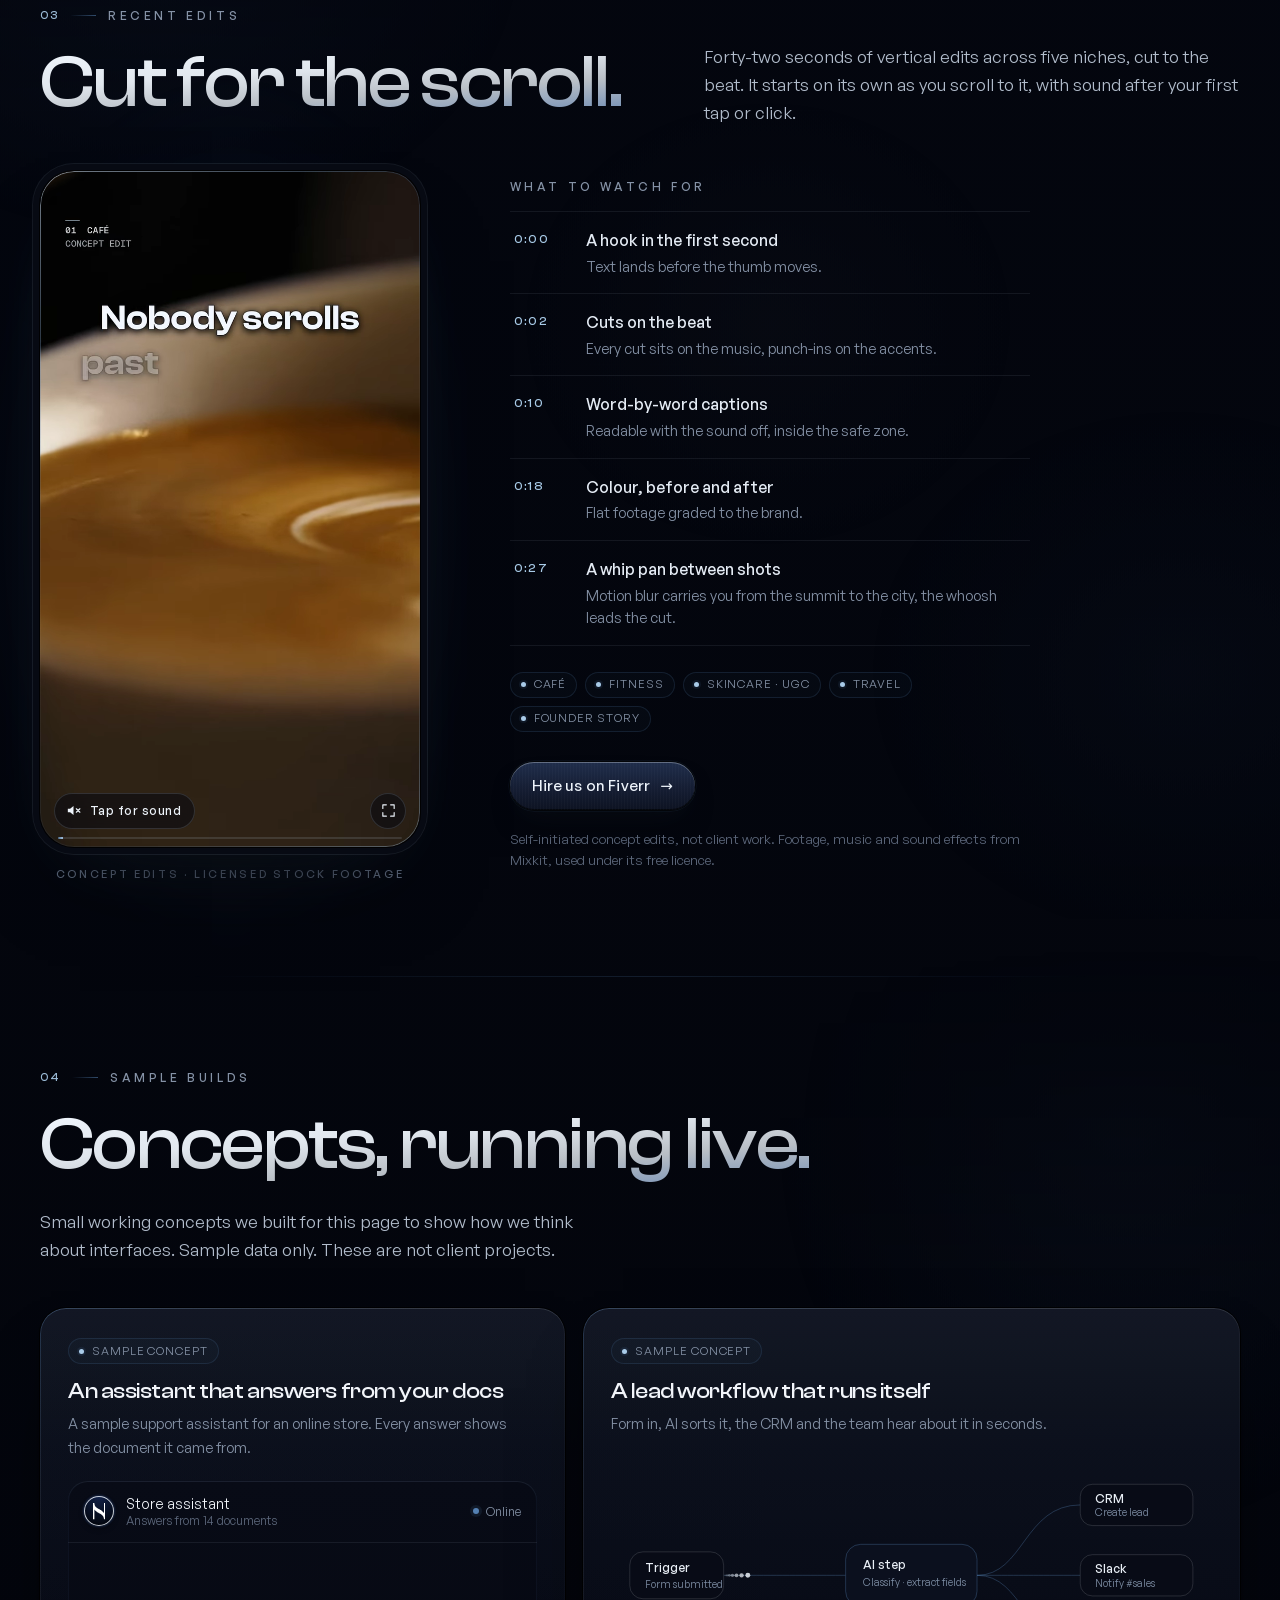
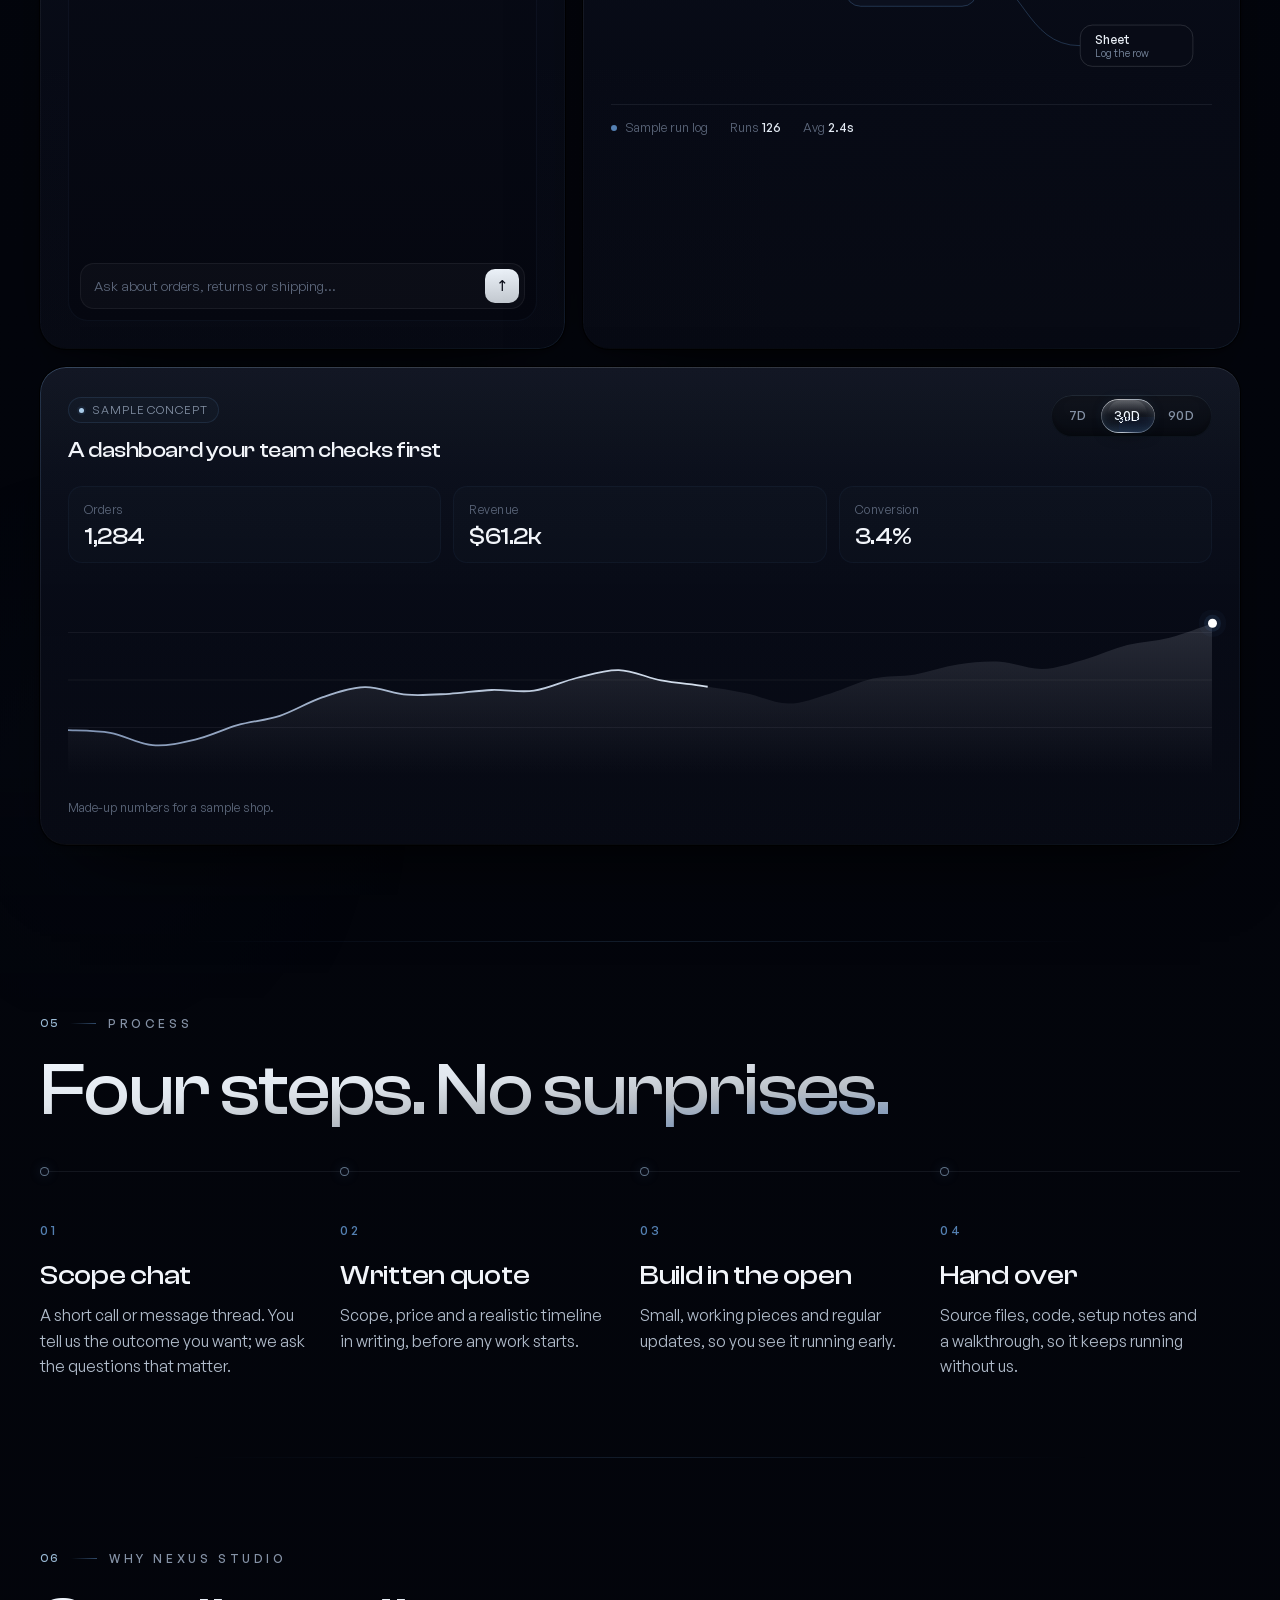
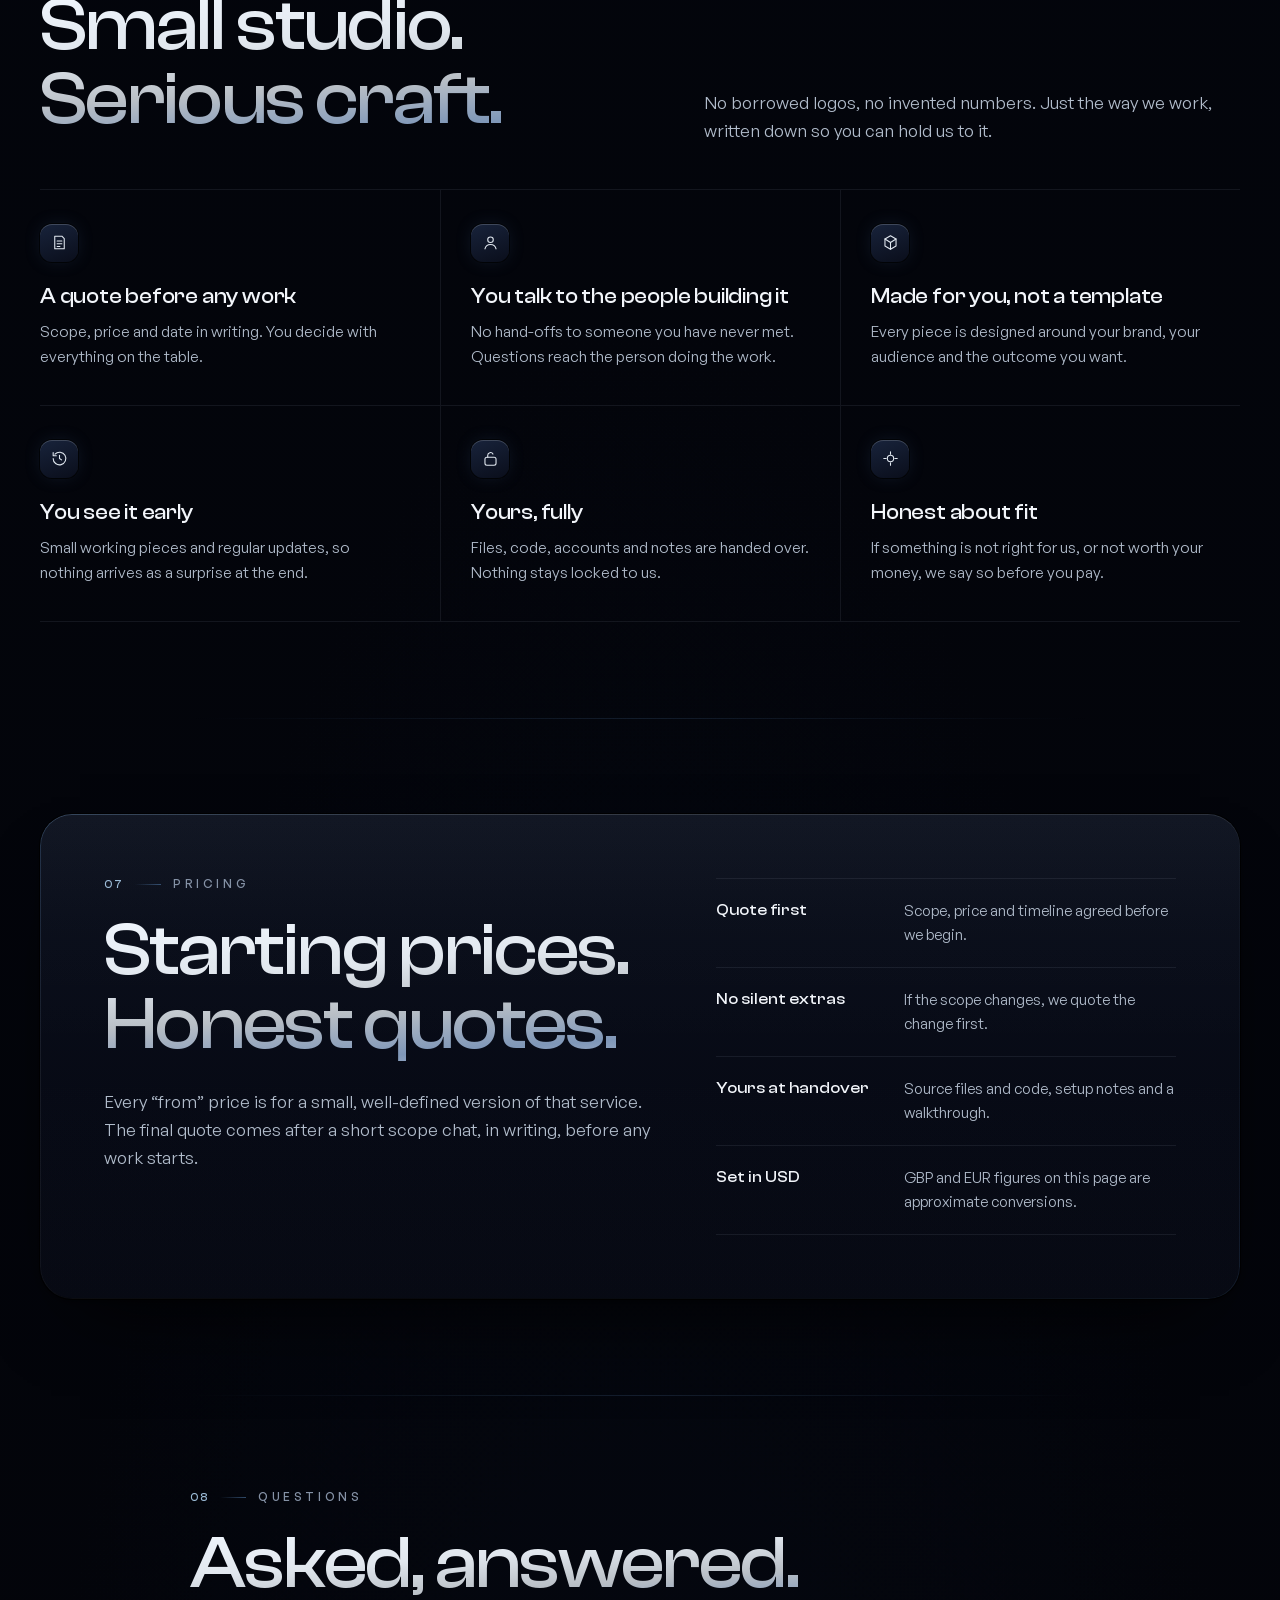
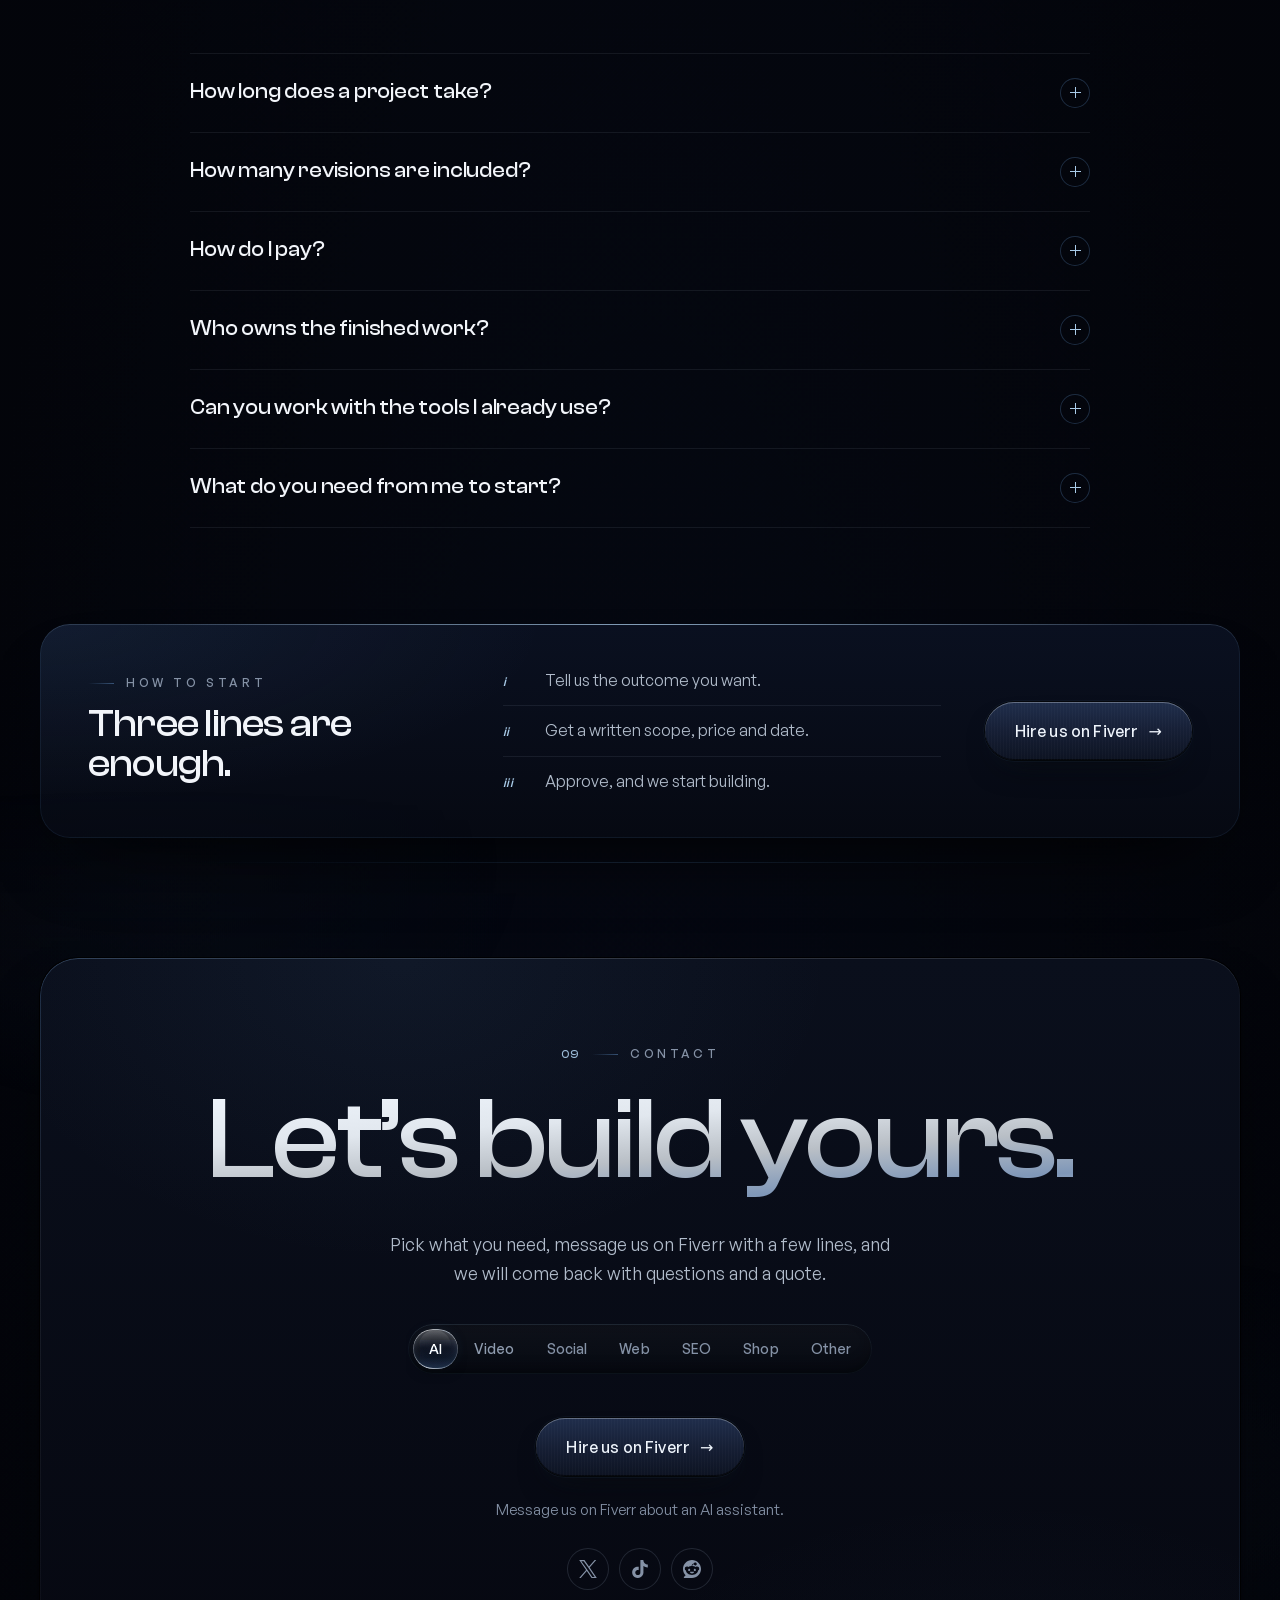
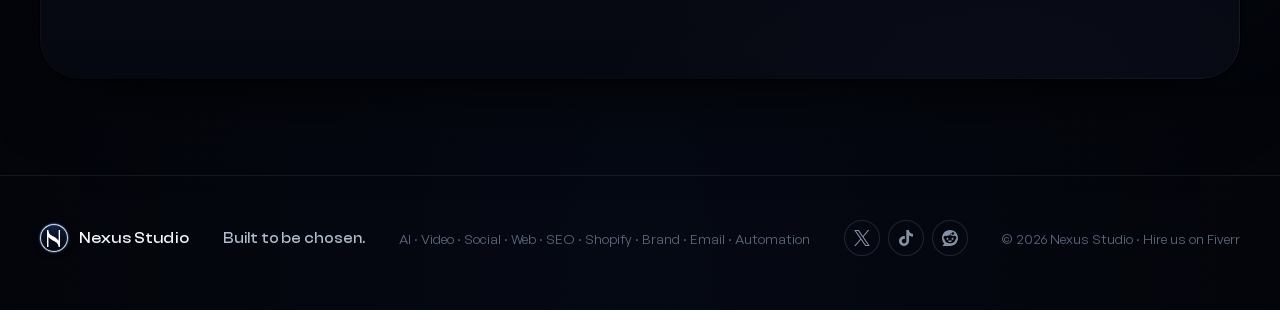
==== commit a97288e7: "v13: social links (X, TikTok, Reddit) in footer + contact; reel autoplays in view, sound after first" ====
--- a/index.html
+++ b/index.html
@@ -26,7 +26,7 @@
 <link rel="preload" href="clash-display-500.woff2" as="font" type="font/woff2" crossorigin>
 <link rel="preload" href="general-sans-400.woff2" as="font" type="font/woff2" crossorigin>
 <link rel="modulepreload" href="./three.module.min.js?v=9">
-<link rel="stylesheet" href="style.css?v=12i">
+<link rel="stylesheet" href="style.css?v=13">
 <script>document.documentElement.classList.replace('no-js','js')</script>
 <script type="importmap">{"imports":{"three":"./three.module.min.js?v=9"}}</script>
 </head>
@@ -445,7 +445,7 @@
         <h2 class="h2 metal-text fx-text sweepable" id="edits-title">Cut for the scroll.</h2>
       </div>
       <div class="sec-aside">
-        <p class="sec-copy reveal">Forty-two seconds of vertical edits across five niches, cut to the beat. It plays muted, the way most people first see a reel. Tap it for sound.</p>
+        <p class="sec-copy reveal">Forty-two seconds of vertical edits across five niches, cut to the beat. It starts on its own as you scroll to it, with sound after your first tap or click.</p>
       </div>
     </header>
     <div class="reel-grid">
@@ -454,7 +454,6 @@
           <video class="reel-video" muted playsinline loop preload="none" poster="reel-poster.webp?v=12i" width="720" height="1280" aria-label="Short-form showreel: concept edits for a café, a gym, a skincare brand, a travel account and a founder story" data-sources='[{"src":"reel-web.webm?v=12i","type":"video/webm"},{"src":"reel-web.mp4?v=12i","type":"video/mp4"}]'></video>
           <button class="reel-sound" type="button" aria-pressed="false" aria-label="Turn sound on"><svg viewBox="0 0 24 24" aria-hidden="true"><path class="spk" d="M4 9.5h3.2L12 5.5v13l-4.8-4H4z"/><path class="on" d="M15.5 9a4.2 4.2 0 0 1 0 6M18 6.5a7.8 7.8 0 0 1 0 11"/><path class="off" d="m16 9.5 5 5m0-5-5 5"/></svg><span class="reel-sound-l">Tap for sound</span></button>
           <button class="reel-full" type="button" aria-label="Watch full screen"><svg viewBox="0 0 24 24" aria-hidden="true"><path d="M4 9V4h5M20 9V4h-5M4 15v5h5M20 15v5h-5"/></svg></button>
-          <button class="reel-play" type="button" aria-label="Play the reel"><svg viewBox="0 0 24 24" aria-hidden="true"><path d="M8 5.5v13l10.5-6.5z"/></svg></button>
           <span class="reel-bar" aria-hidden="true"><i></i></span>
         </div>
         <figcaption class="reel-cap">Concept edits · licensed stock footage</figcaption>
@@ -679,6 +678,7 @@
       </div>
       <a class="btn btn-metal btn-lg magnetic" id="contact-btn" href="https://www.fiverr.com/nexusstudiohq" target="_blank" rel="noopener"><span class="lbl">Hire us on Fiverr</span><span class="arrow" aria-hidden="true">→</span></a>
       <p class="c-hint" id="contact-hint" aria-live="polite">Message us on Fiverr about an AI assistant.</p>
+      <nav class="socials c-socials" aria-label="Follow Nexus Studio"><a href="https://x.com/nexusstudiohq" target="_blank" rel="noopener" aria-label="Nexus Studio on X"><svg viewBox="0 0 24 24" aria-hidden="true" focusable="false"><path d="M14.234 10.162 22.977 0h-2.072l-7.591 8.824L7.251 0H.258l9.168 13.343L.258 24H2.33l8.016-9.318L16.749 24h6.993zm-2.837 3.299-.929-1.329L3.076 1.56h3.182l5.965 8.532.929 1.329 7.754 11.09h-3.182z"/></svg></a><a href="https://www.tiktok.com/@nexusstudiohq" target="_blank" rel="noopener" aria-label="Nexus Studio on TikTok"><svg viewBox="0 0 24 24" aria-hidden="true" focusable="false"><path d="M12.525.02c1.31-.02 2.61-.01 3.91-.02.08 1.53.63 3.09 1.75 4.17 1.12 1.11 2.7 1.62 4.24 1.79v4.03c-1.44-.05-2.89-.35-4.2-.97-.57-.26-1.1-.59-1.62-.93-.01 2.92.01 5.84-.02 8.75-.08 1.4-.54 2.79-1.35 3.94-1.31 1.92-3.58 3.17-5.91 3.21-1.43.08-2.86-.31-4.08-1.03-2.02-1.19-3.44-3.37-3.65-5.71-.02-.5-.03-1-.01-1.49.18-1.9 1.12-3.72 2.58-4.96 1.66-1.44 3.98-2.13 6.15-1.72.02 1.48-.04 2.96-.04 4.44-.99-.32-2.15-.23-3.02.37-.63.41-1.11 1.04-1.36 1.75-.21.51-.15 1.07-.14 1.61.24 1.64 1.82 3.02 3.5 2.87 1.12-.01 2.19-.66 2.77-1.61.19-.33.4-.67.41-1.06.1-1.79.06-3.57.07-5.36.01-4.03-.01-8.05.02-12.07z"/></svg></a><a href="https://www.reddit.com/user/NexusStudioHQ/" target="_blank" rel="noopener" aria-label="Nexus Studio on Reddit"><svg viewBox="0 0 24 24" aria-hidden="true" focusable="false"><path d="M12 0C5.373 0 0 5.373 0 12c0 3.314 1.343 6.314 3.515 8.485l-2.286 2.286C.775 23.225 1.097 24 1.738 24H12c6.627 0 12-5.373 12-12S18.627 0 12 0Zm4.388 3.199c1.104 0 1.999.895 1.999 1.999 0 1.105-.895 2-1.999 2-.946 0-1.739-.657-1.947-1.539v.002c-1.147.162-2.032 1.15-2.032 2.341v.007c1.776.067 3.4.567 4.686 1.363.473-.363 1.064-.58 1.707-.58 1.547 0 2.802 1.254 2.802 2.802 0 1.117-.655 2.081-1.601 2.531-.088 3.256-3.637 5.876-7.997 5.876-4.361 0-7.905-2.617-7.998-5.87-.954-.447-1.614-1.415-1.614-2.538 0-1.548 1.255-2.802 2.803-2.802.645 0 1.239.218 1.712.585 1.275-.79 2.881-1.291 4.64-1.365v-.01c0-1.663 1.263-3.034 2.88-3.207.188-.911.993-1.595 1.959-1.595Zm-8.085 8.376c-.784 0-1.459.78-1.506 1.797-.047 1.016.64 1.429 1.426 1.429.786 0 1.371-.369 1.418-1.385.047-1.017-.553-1.841-1.338-1.841Zm7.406 0c-.786 0-1.385.824-1.338 1.841.047 1.017.634 1.385 1.418 1.385.785 0 1.473-.413 1.426-1.429-.046-1.017-.721-1.797-1.506-1.797Zm-3.703 4.013c-.974 0-1.907.048-2.77.135-.147.015-.241.168-.183.305.483 1.154 1.622 1.964 2.953 1.964 1.33 0 2.47-.81 2.953-1.964.057-.137-.037-.29-.184-.305-.863-.087-1.795-.135-2.769-.135Z"/></svg></a></nav>
       <!-- BUSINESS EMAIL placeholder: stays hidden until BUSINESS_EMAIL is set at the top of main.js -->
       <a class="mail" id="business-email" href="#" data-business-email hidden></a>
     </div>
@@ -691,6 +691,7 @@
     <span class="brand"><span class="brand-mark sm" aria-hidden="true"><svg viewBox="0 0 450 600"><use href="#nx-s"/></svg></span><span class="brand-name">Nexus Studio</span></span>
     <p class="foot-tag">Built to be chosen.</p>
     <p>AI · Video · Social · Web · SEO · Shopify · Brand · Email · Automation</p>
+    <nav class="socials f-socials" aria-label="Nexus Studio on social media"><a href="https://x.com/nexusstudiohq" target="_blank" rel="noopener" aria-label="Nexus Studio on X"><svg viewBox="0 0 24 24" aria-hidden="true" focusable="false"><path d="M14.234 10.162 22.977 0h-2.072l-7.591 8.824L7.251 0H.258l9.168 13.343L.258 24H2.33l8.016-9.318L16.749 24h6.993zm-2.837 3.299-.929-1.329L3.076 1.56h3.182l5.965 8.532.929 1.329 7.754 11.09h-3.182z"/></svg></a><a href="https://www.tiktok.com/@nexusstudiohq" target="_blank" rel="noopener" aria-label="Nexus Studio on TikTok"><svg viewBox="0 0 24 24" aria-hidden="true" focusable="false"><path d="M12.525.02c1.31-.02 2.61-.01 3.91-.02.08 1.53.63 3.09 1.75 4.17 1.12 1.11 2.7 1.62 4.24 1.79v4.03c-1.44-.05-2.89-.35-4.2-.97-.57-.26-1.1-.59-1.62-.93-.01 2.92.01 5.84-.02 8.75-.08 1.4-.54 2.79-1.35 3.94-1.31 1.92-3.58 3.17-5.91 3.21-1.43.08-2.86-.31-4.08-1.03-2.02-1.19-3.44-3.37-3.65-5.71-.02-.5-.03-1-.01-1.49.18-1.9 1.12-3.72 2.58-4.96 1.66-1.44 3.98-2.13 6.15-1.72.02 1.48-.04 2.96-.04 4.44-.99-.32-2.15-.23-3.02.37-.63.41-1.11 1.04-1.36 1.75-.21.51-.15 1.07-.14 1.61.24 1.64 1.82 3.02 3.5 2.87 1.12-.01 2.19-.66 2.77-1.61.19-.33.4-.67.41-1.06.1-1.79.06-3.57.07-5.36.01-4.03-.01-8.05.02-12.07z"/></svg></a><a href="https://www.reddit.com/user/NexusStudioHQ/" target="_blank" rel="noopener" aria-label="Nexus Studio on Reddit"><svg viewBox="0 0 24 24" aria-hidden="true" focusable="false"><path d="M12 0C5.373 0 0 5.373 0 12c0 3.314 1.343 6.314 3.515 8.485l-2.286 2.286C.775 23.225 1.097 24 1.738 24H12c6.627 0 12-5.373 12-12S18.627 0 12 0Zm4.388 3.199c1.104 0 1.999.895 1.999 1.999 0 1.105-.895 2-1.999 2-.946 0-1.739-.657-1.947-1.539v.002c-1.147.162-2.032 1.15-2.032 2.341v.007c1.776.067 3.4.567 4.686 1.363.473-.363 1.064-.58 1.707-.58 1.547 0 2.802 1.254 2.802 2.802 0 1.117-.655 2.081-1.601 2.531-.088 3.256-3.637 5.876-7.997 5.876-4.361 0-7.905-2.617-7.998-5.87-.954-.447-1.614-1.415-1.614-2.538 0-1.548 1.255-2.802 2.803-2.802.645 0 1.239.218 1.712.585 1.275-.79 2.881-1.291 4.64-1.365v-.01c0-1.663 1.263-3.034 2.88-3.207.188-.911.993-1.595 1.959-1.595Zm-8.085 8.376c-.784 0-1.459.78-1.506 1.797-.047 1.016.64 1.429 1.426 1.429.786 0 1.371-.369 1.418-1.385.047-1.017-.553-1.841-1.338-1.841Zm7.406 0c-.786 0-1.385.824-1.338 1.841.047 1.017.634 1.385 1.418 1.385.785 0 1.473-.413 1.426-1.429-.046-1.017-.721-1.797-1.506-1.797Zm-3.703 4.013c-.974 0-1.907.048-2.77.135-.147.015-.241.168-.183.305.483 1.154 1.622 1.964 2.953 1.964 1.33 0 2.47-.81 2.953-1.964.057-.137-.037-.29-.184-.305-.863-.087-1.795-.135-2.769-.135Z"/></svg></a></nav>
     <p>© 2026 Nexus Studio · <a href="https://www.fiverr.com/nexusstudiohq" target="_blank" rel="noopener">Hire us on Fiverr</a></p>
   </div>
 </footer>
@@ -722,7 +723,7 @@
 <script src="fx.js?v=9" defer></script>
 <script src="demos.js?v=10" defer></script>
 <script src="work.js?v=9" defer></script>
-<script src="reel.js?v=12i" defer></script>
+<script src="reel.js?v=13" defer></script>
 <script type="module" src="hero.js?v=12h"></script>
 </body>
 </html>
--- a/style.css
+++ b/style.css
@@ -453,6 +453,15 @@
 .foot{display:flex;justify-content:space-between;align-items:center;gap:20px;flex-wrap:wrap;font-size:13.5px;color:var(--mute2)}
 .foot a:hover{color:var(--plat)}
 .foot-tag{font:500 15px/1 var(--fd);letter-spacing:-.005em;color:var(--txt)}
+/* v13: social links (monochrome icons) */
+.socials{display:flex;align-items:center;gap:8px}
+.socials a{display:inline-flex;align-items:center;justify-content:center;width:36px;height:36px;border-radius:50%;color:var(--mute);box-shadow:inset 0 0 0 1px var(--line2);transition:color .4s var(--ease),box-shadow .4s var(--ease),background .4s var(--ease)}
+.socials svg{width:16px;height:16px;fill:currentColor}
+.socials a:hover{color:var(--plat);background:rgba(var(--em),.12);box-shadow:inset 0 0 0 1px rgba(169,203,232,.35)}
+.socials a:focus-visible{outline:2px solid var(--emhi);outline-offset:2px}
+.c-socials{justify-content:center;margin-top:26px;gap:10px}
+.c-socials a{width:42px;height:42px}
+.c-socials svg{width:18px;height:18px}
 
 /* ---------- responsive ---------- */
 @media (max-width:1100px){
@@ -664,10 +673,10 @@
 .reel-video{position:absolute;inset:0;width:100%;height:100%;object-fit:cover;display:block;cursor:pointer;background:#05070e}
 .reel-phone::before{content:"";position:absolute;inset:-14% -22%;z-index:-1;pointer-events:none;
   background:radial-gradient(closest-side,rgba(var(--em),.16),rgba(var(--em),.05) 55%,transparent);filter:blur(10px)}
-.reel-sound,.reel-full,.reel-play{position:absolute;z-index:4;display:inline-flex;align-items:center;justify-content:center;gap:8px;border:0;cursor:pointer;color:#eef4fb;
+.reel-sound,.reel-full{position:absolute;z-index:4;display:inline-flex;align-items:center;justify-content:center;gap:8px;border:0;cursor:pointer;color:#eef4fb;
   background:rgba(6,9,18,.55);-webkit-backdrop-filter:blur(10px);backdrop-filter:blur(10px);box-shadow:inset 0 0 0 1px rgba(190,208,230,.16);transition:background .4s,box-shadow .4s,opacity .4s}
-.reel-sound:hover,.reel-full:hover,.reel-play:hover{background:rgba(14,30,64,.7);box-shadow:inset 0 0 0 1px rgba(169,203,232,.35)}
-.reel-sound:focus-visible,.reel-full:focus-visible,.reel-play:focus-visible,.reel-marks button:focus-visible{outline:2px solid var(--emhi);outline-offset:2px}
+.reel-sound:hover,.reel-full:hover{background:rgba(14,30,64,.7);box-shadow:inset 0 0 0 1px rgba(169,203,232,.35)}
+.reel-sound:focus-visible,.reel-full:focus-visible,.reel-marks button:focus-visible{outline:2px solid var(--emhi);outline-offset:2px}
 .reel-sound{left:14px;bottom:18px;height:36px;padding:0 14px 0 11px;border-radius:999px;font:500 12px/1 var(--ft);letter-spacing:.04em}
 .reel-sound svg,.reel-full svg{width:17px;height:17px;fill:none;stroke:currentColor;stroke-width:1.6;stroke-linecap:round;stroke-linejoin:round}
 .reel-sound .spk{fill:currentColor;stroke:none}
@@ -675,9 +684,6 @@
 .reel-sound[aria-pressed="true"] .reel-sound-l{display:none}
 .reel-sound[aria-pressed="true"]{padding:0;width:36px}
 .reel-full{right:14px;bottom:18px;width:36px;height:36px;border-radius:50%}
-.reel-play{left:50%;top:50%;width:64px;height:64px;margin:-32px 0 0 -32px;border-radius:50%;opacity:0;pointer-events:none}
-.reel-play svg{width:22px;height:22px;fill:currentColor;margin-left:3px}
-.reel-phone.paused .reel-play{opacity:1;pointer-events:auto}
 .reel-bar{position:absolute;left:18px;right:18px;bottom:8px;height:2px;border-radius:2px;background:rgba(190,208,230,.14);z-index:4;overflow:hidden}
 .reel-bar i{position:absolute;inset:0;transform-origin:0 50%;transform:scaleX(0);background:linear-gradient(90deg,rgba(var(--em),.7),var(--emhi))}
 .reel-cap{margin-top:22px;text-align:center;font:500 11px/1 var(--ft);letter-spacing:.24em;text-transform:uppercase;color:var(--mute2)}
@@ -707,5 +713,5 @@
   .reel-cta .btn-metal{width:100%;justify-content:center}
 }
 @media (prefers-reduced-motion:reduce){
-  .reel-sound,.reel-full,.reel-play,.reel-marks button{transition:none}
-}
+  .reel-sound,.reel-full,.socials a,.reel-marks button{transition:none}
+}
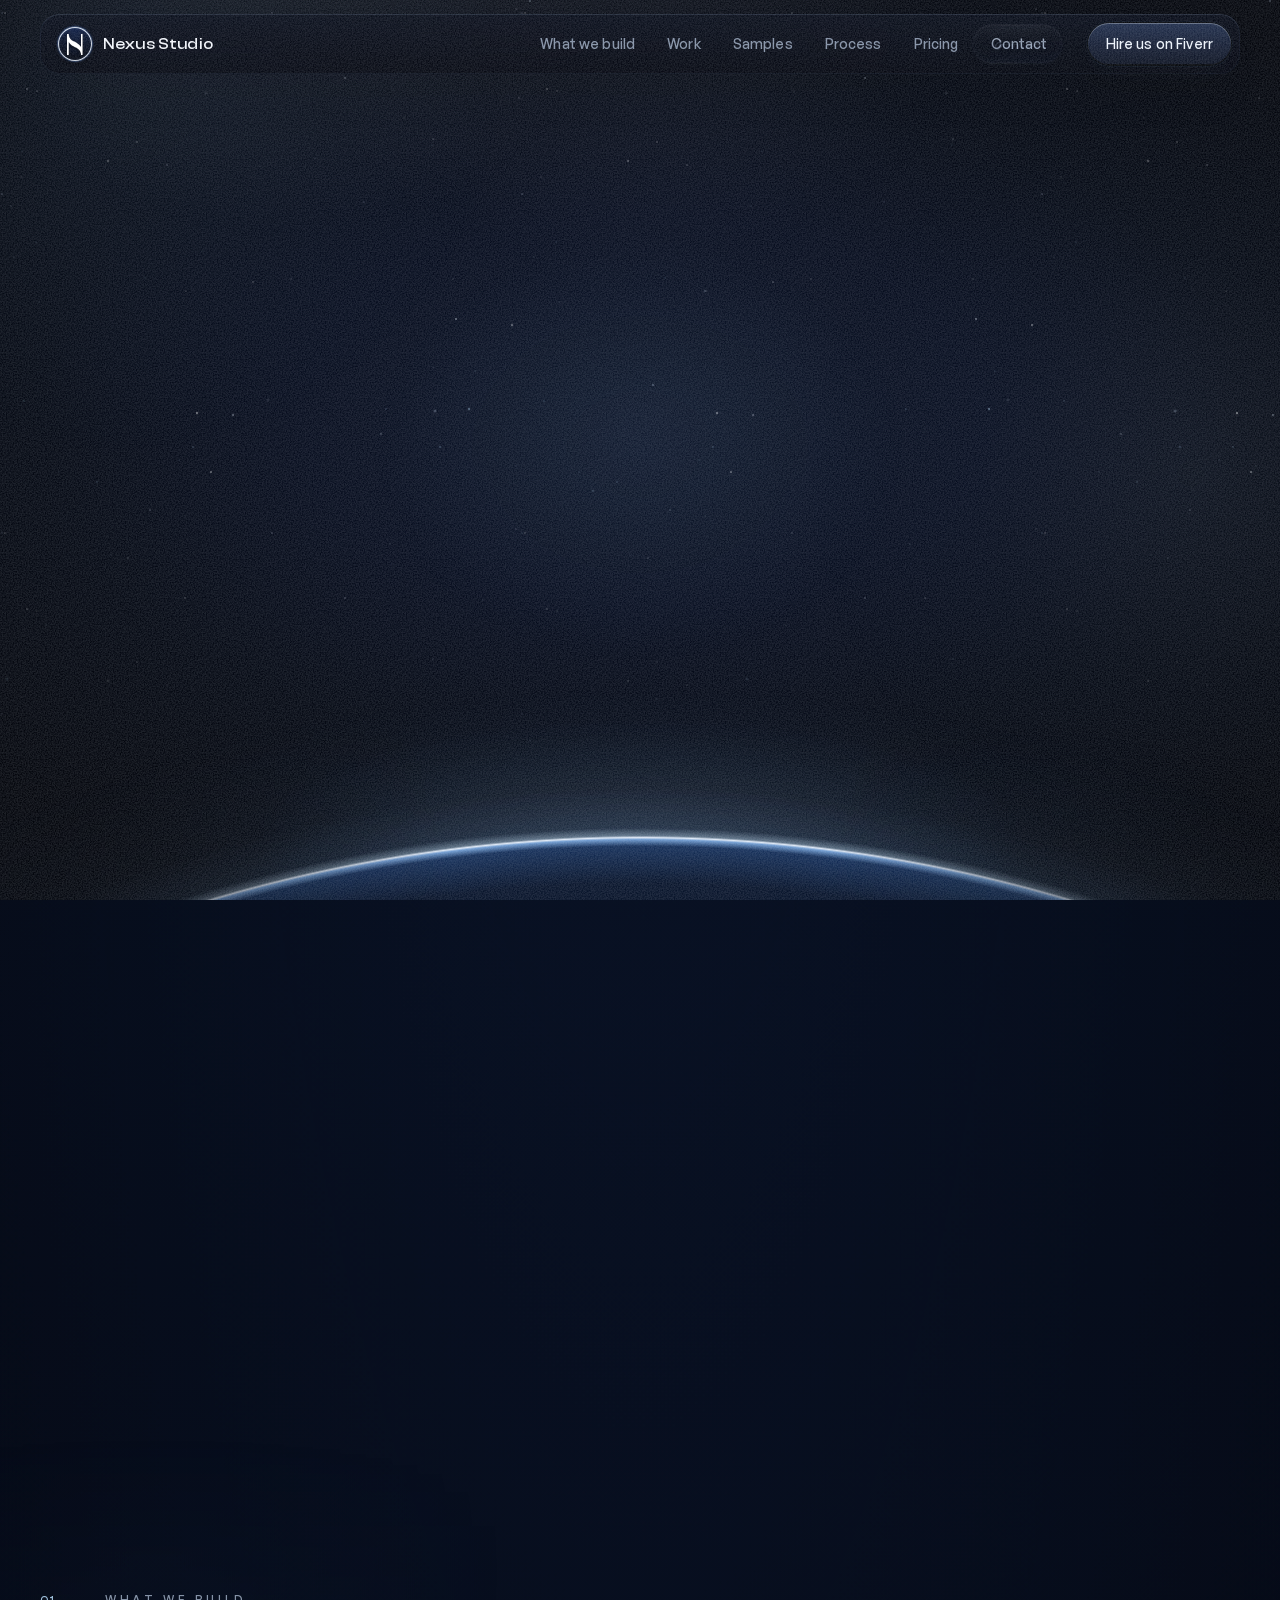
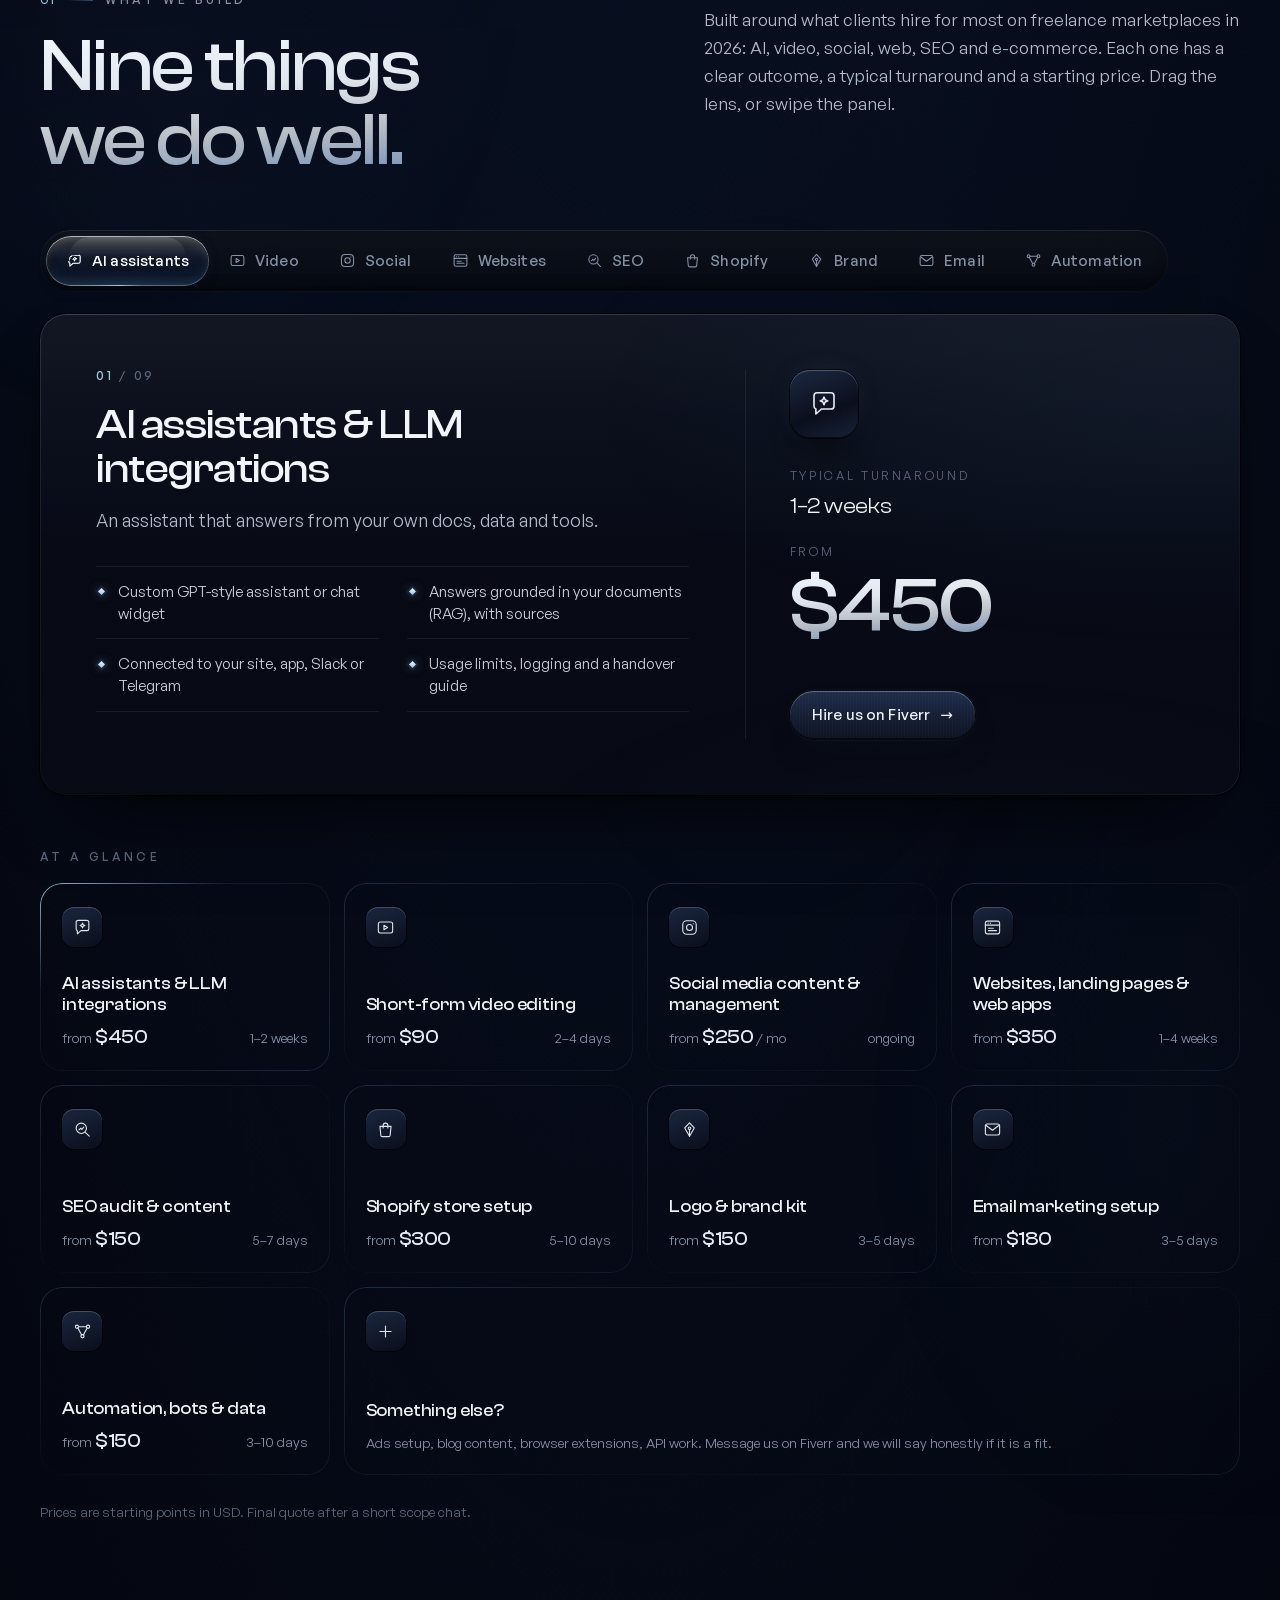
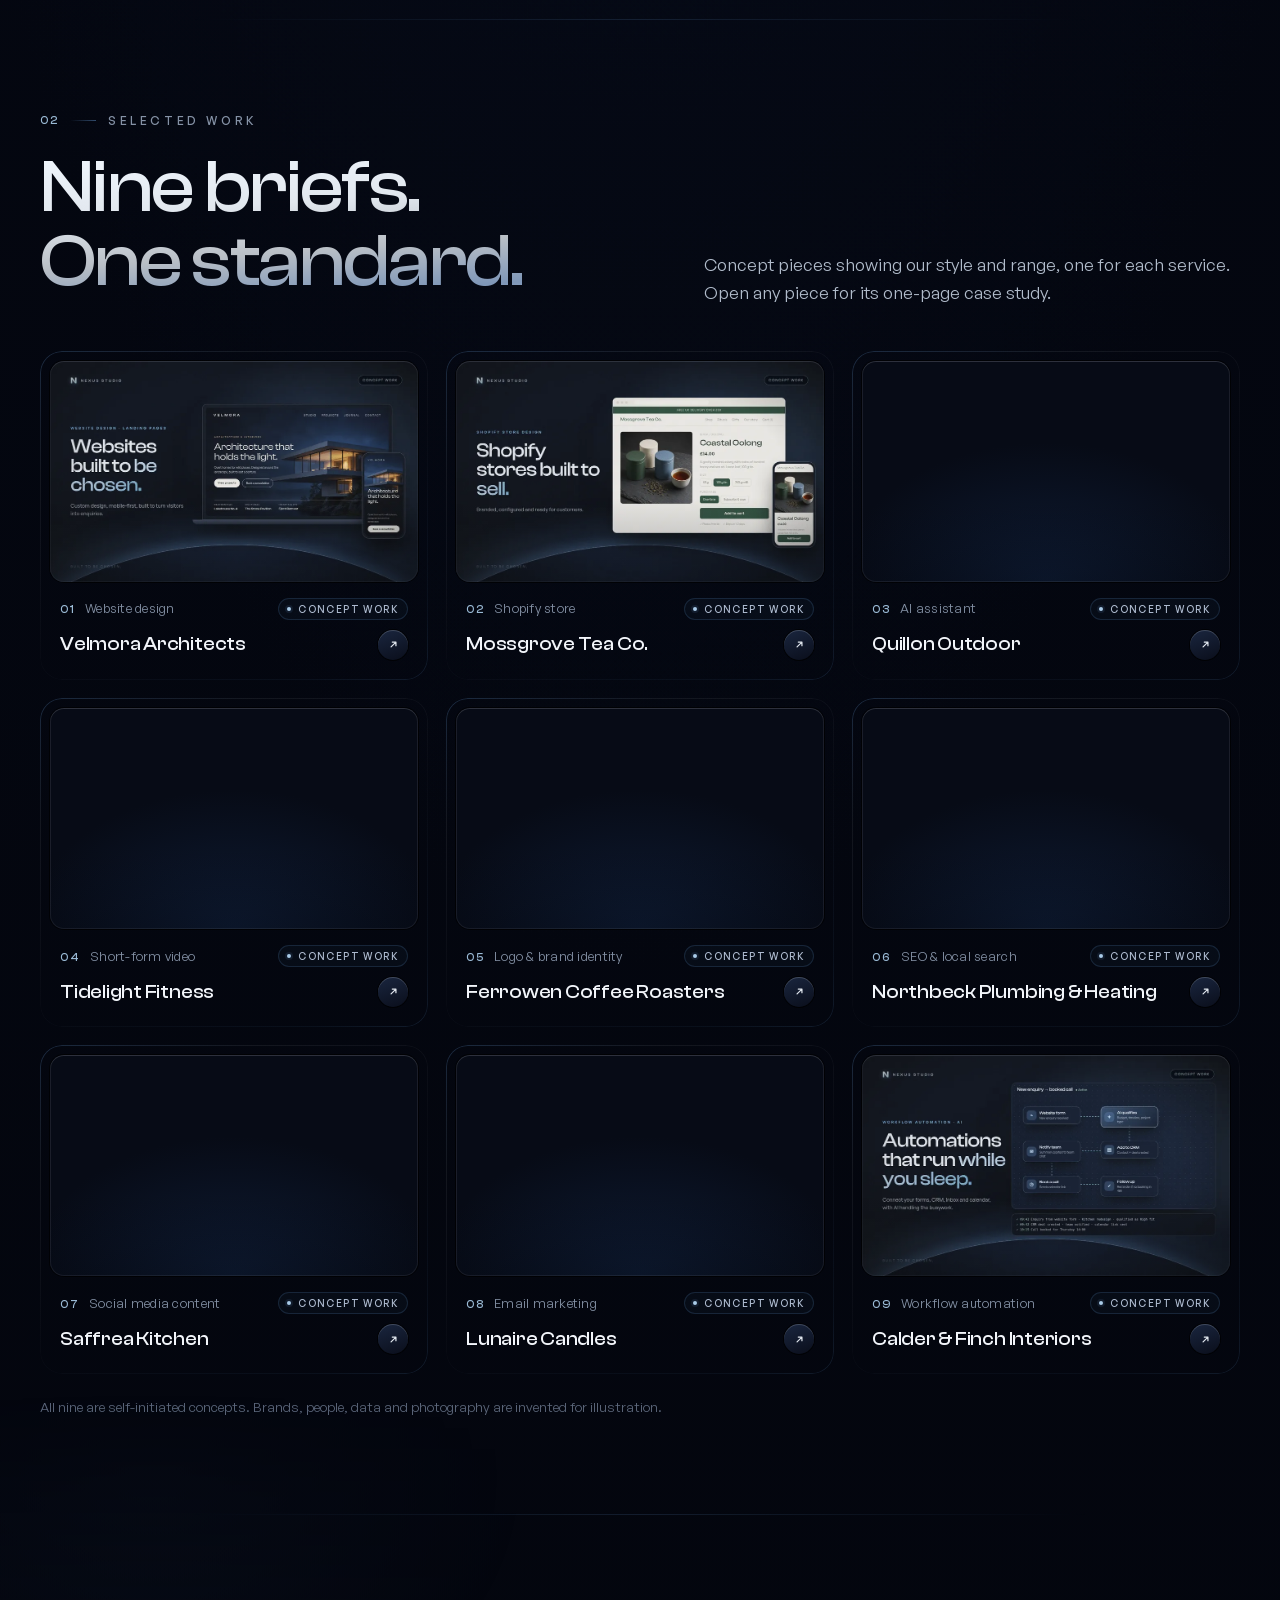
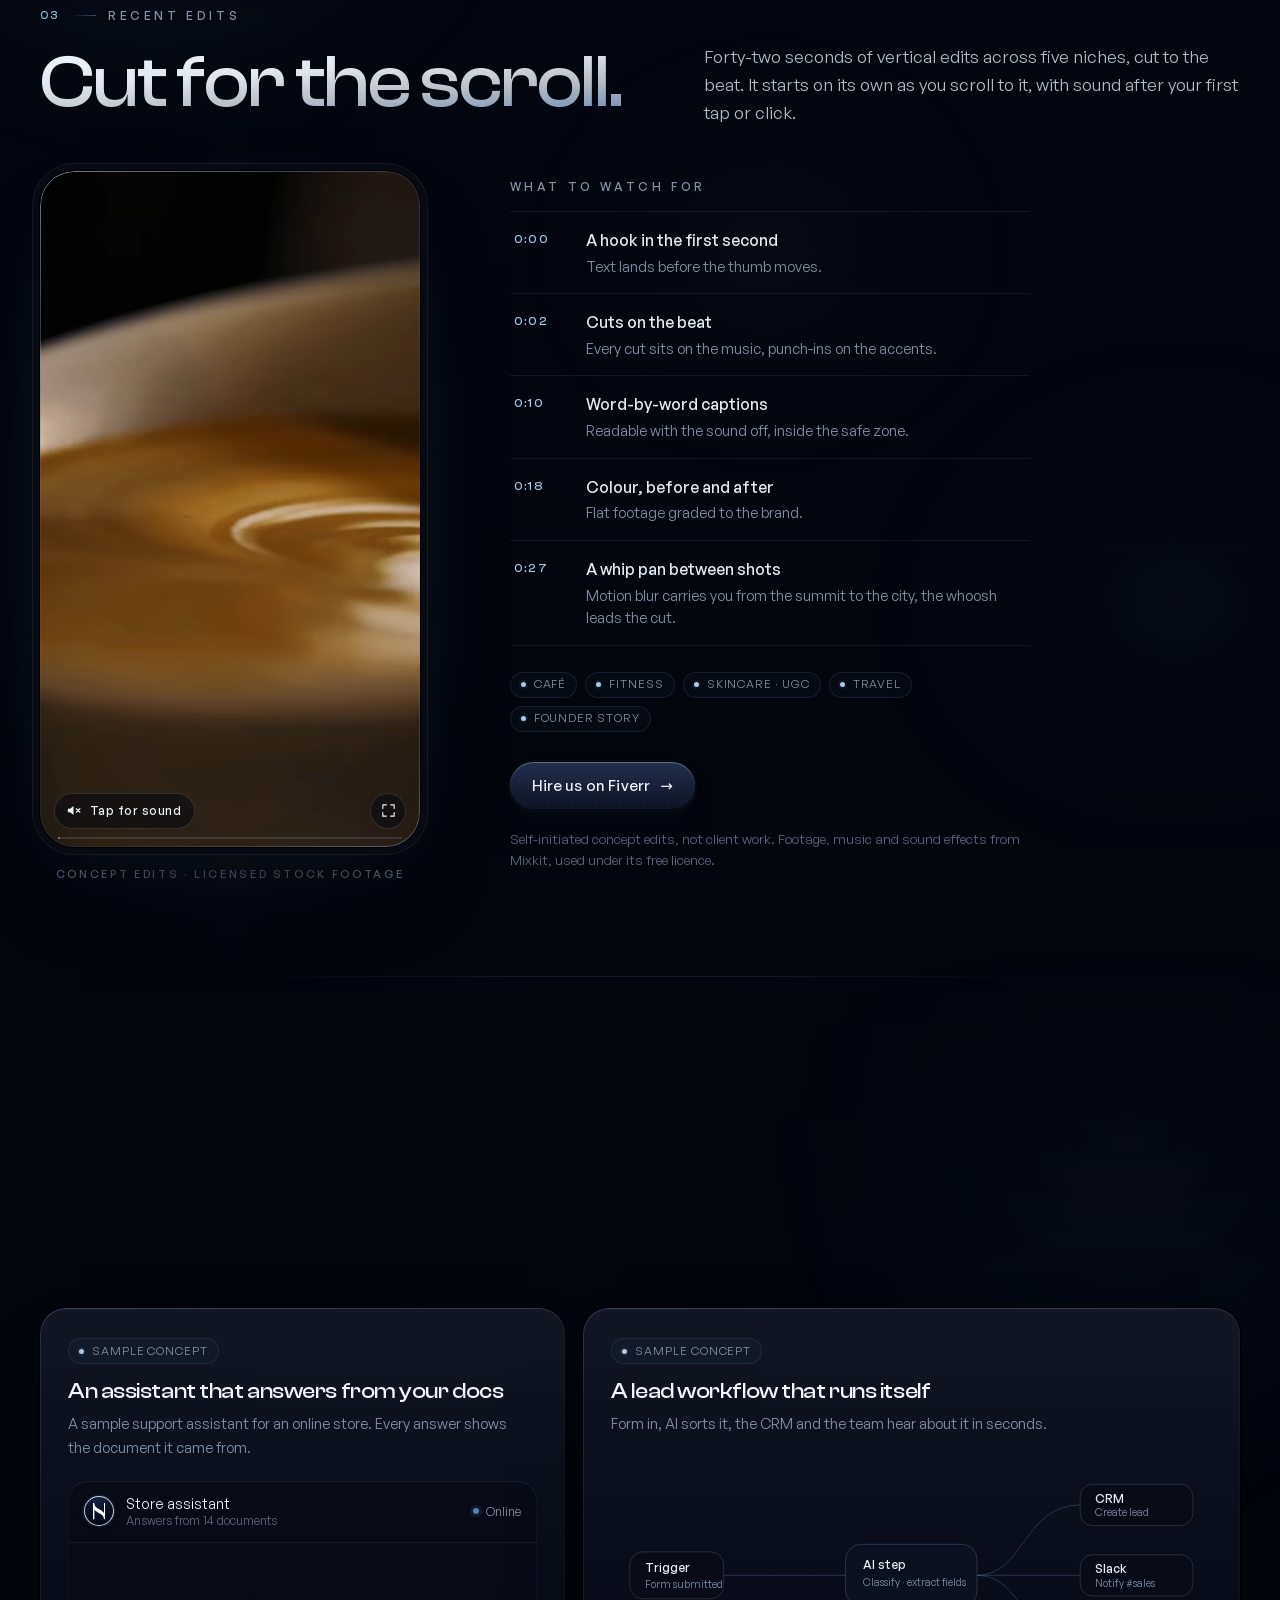
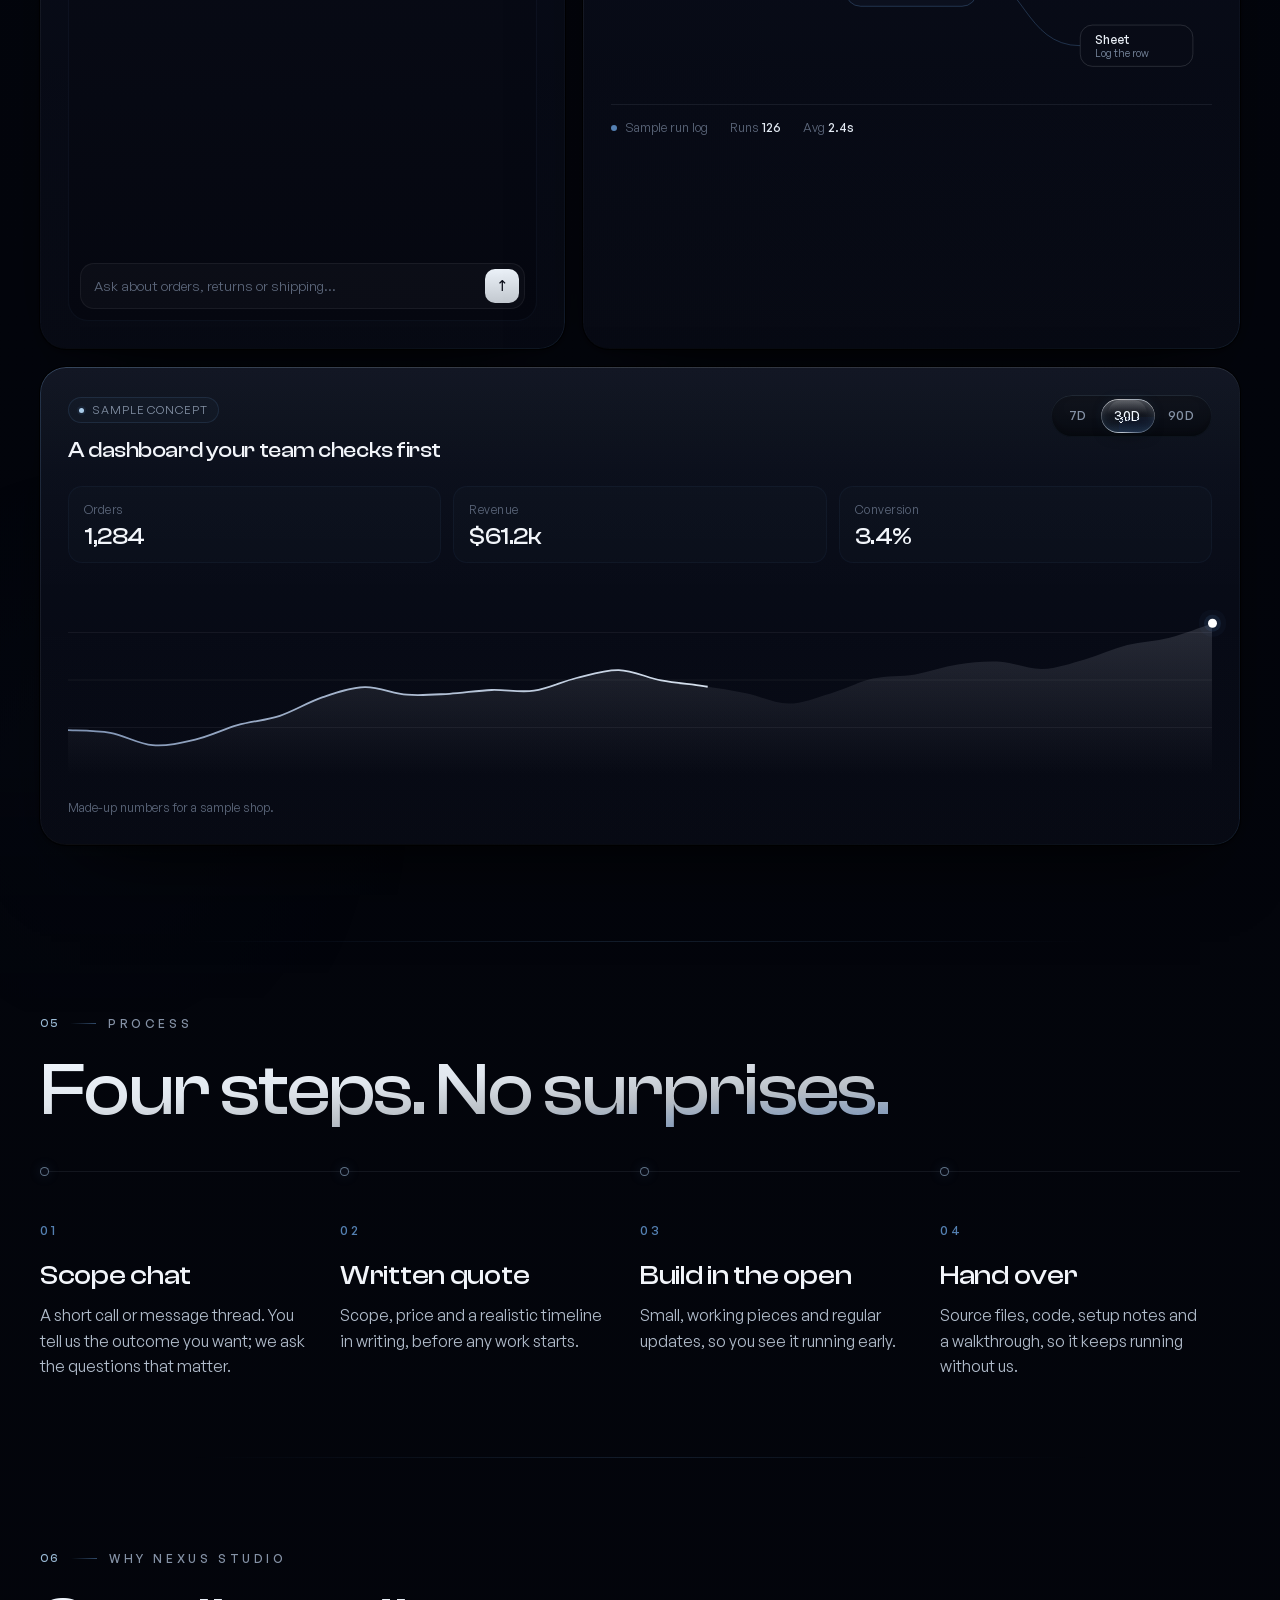
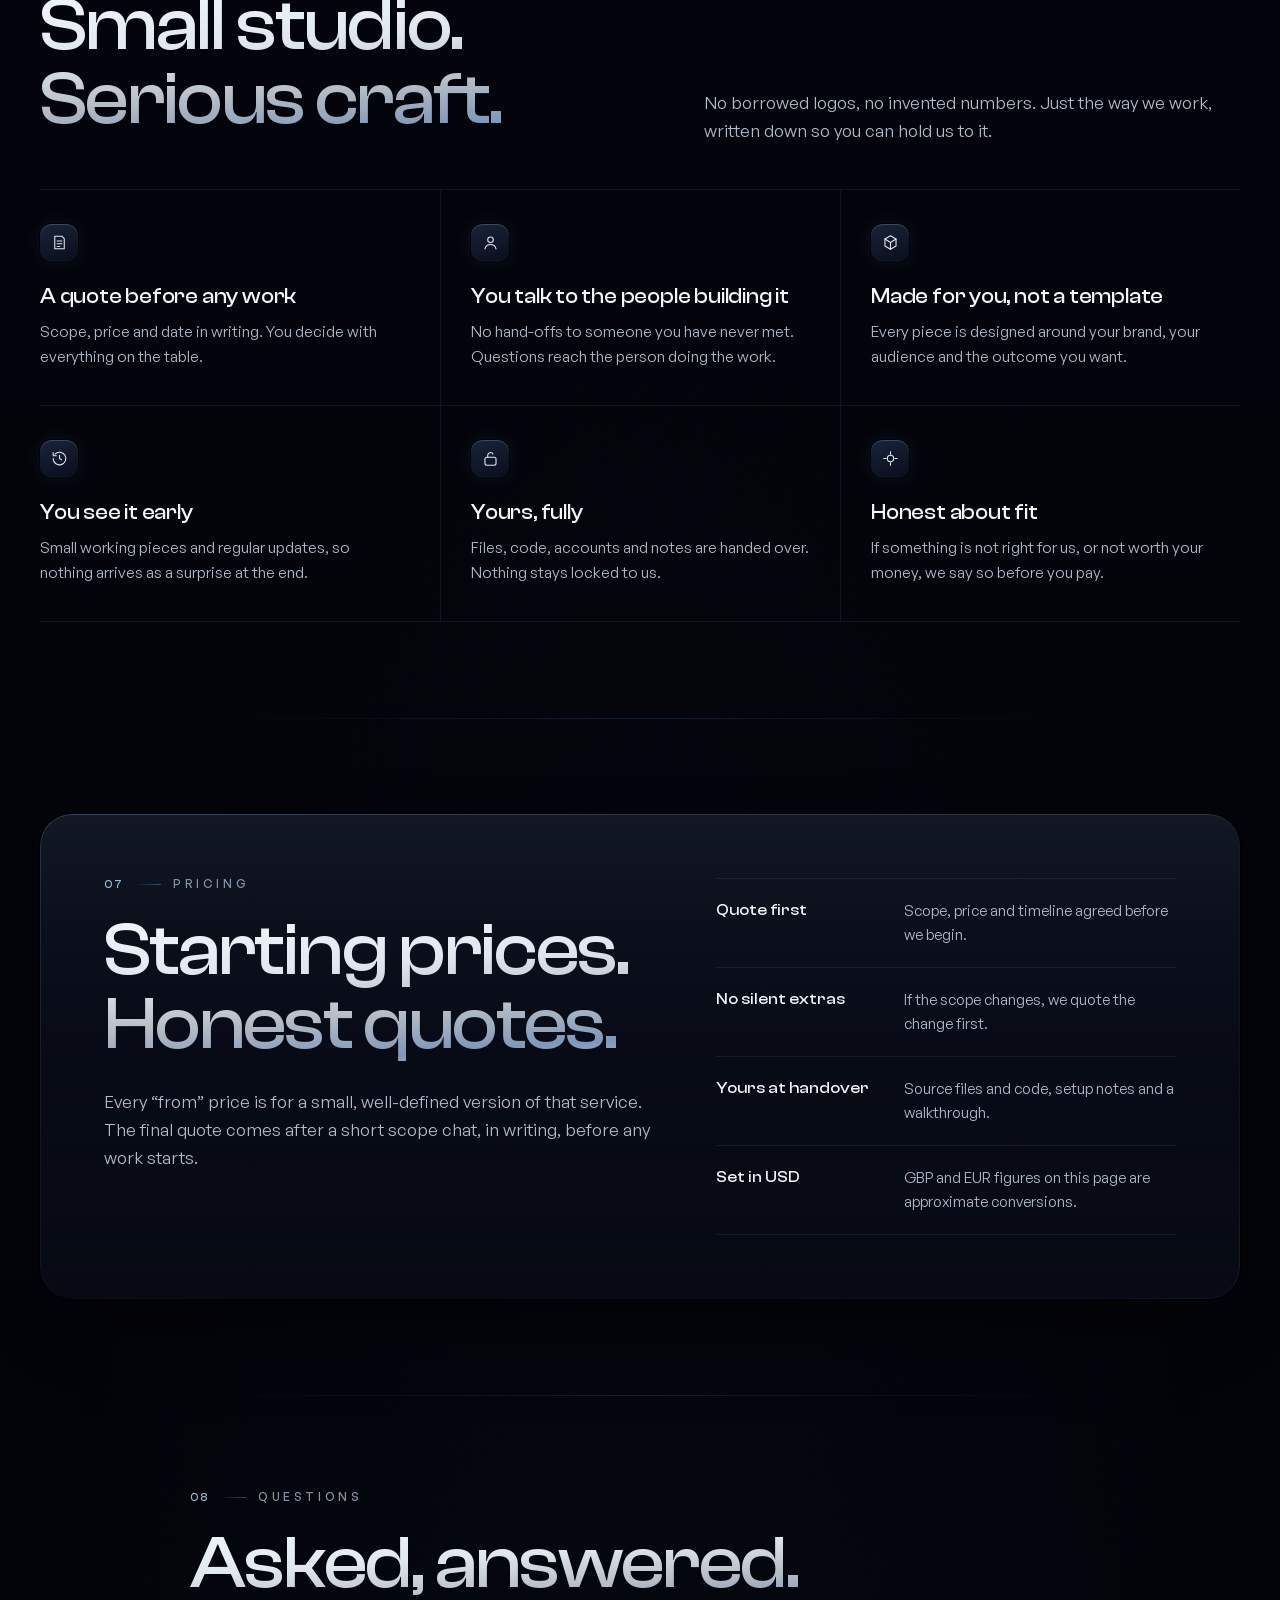
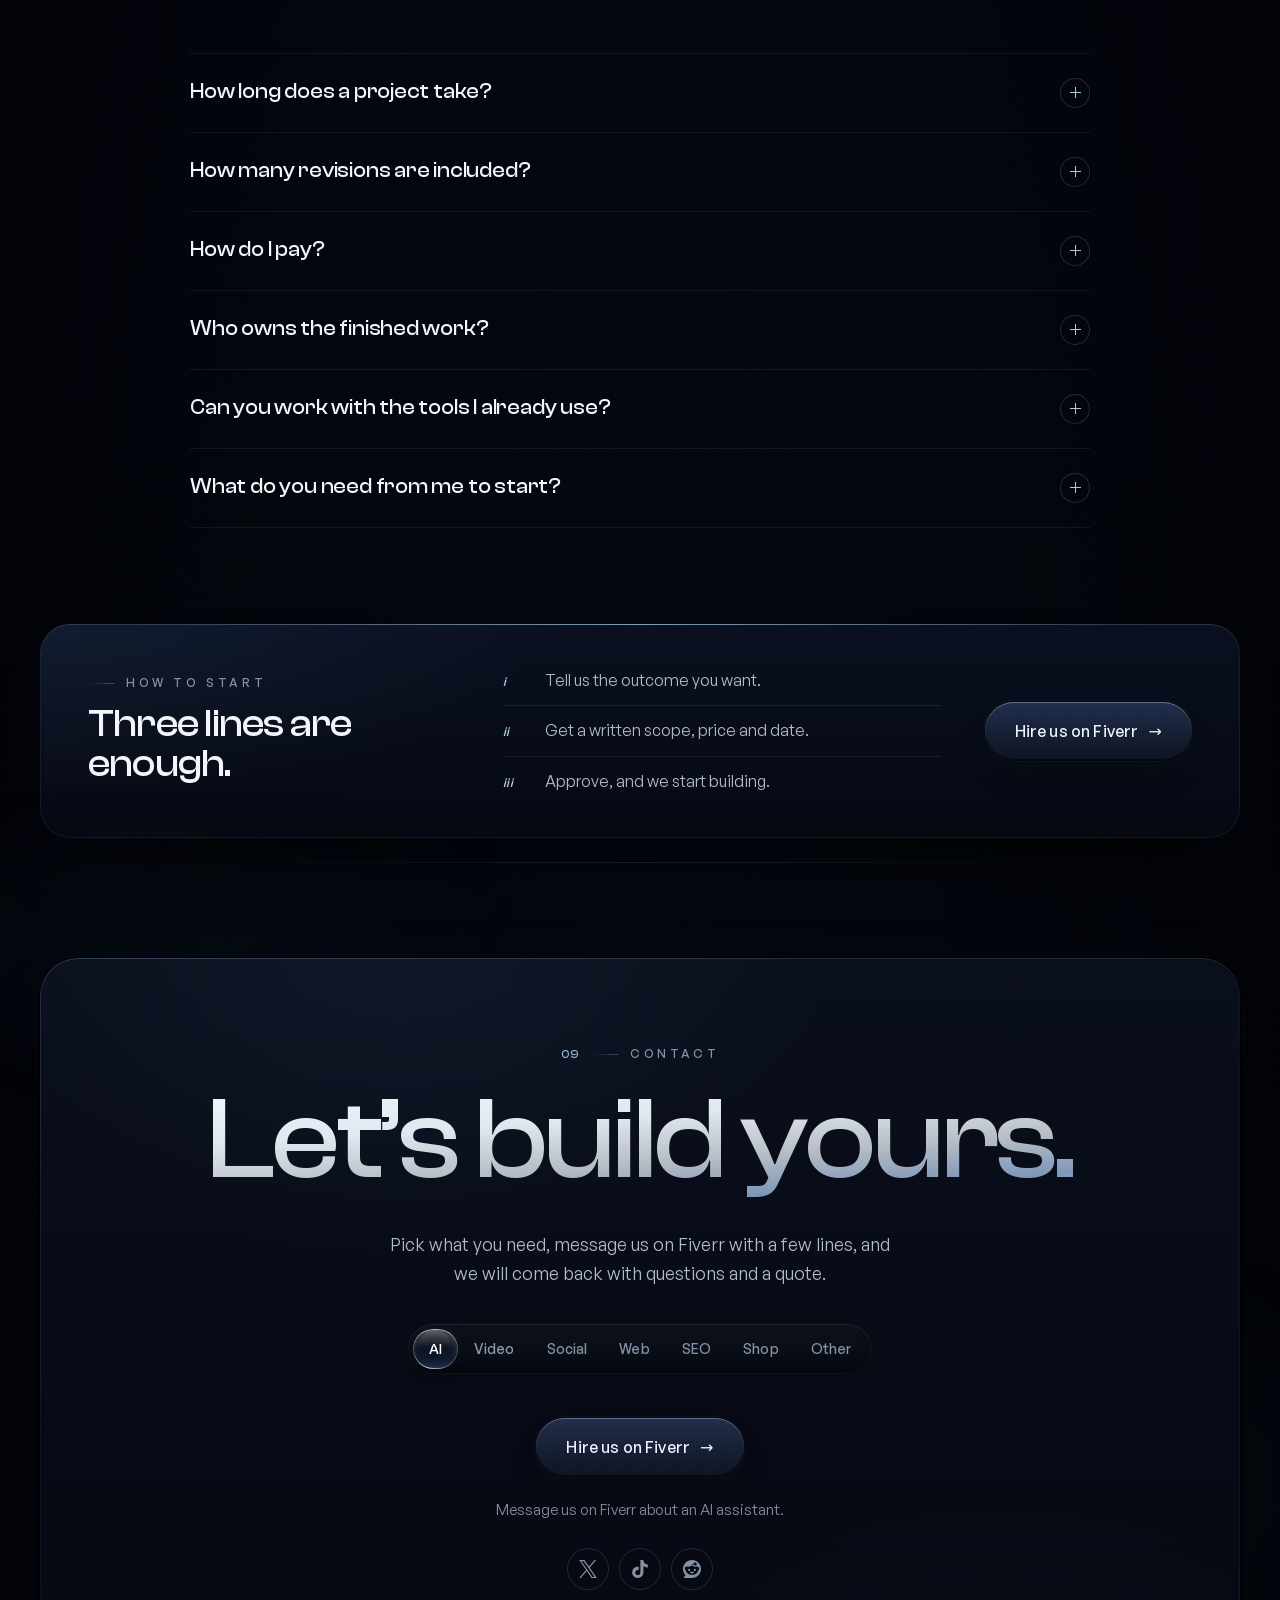
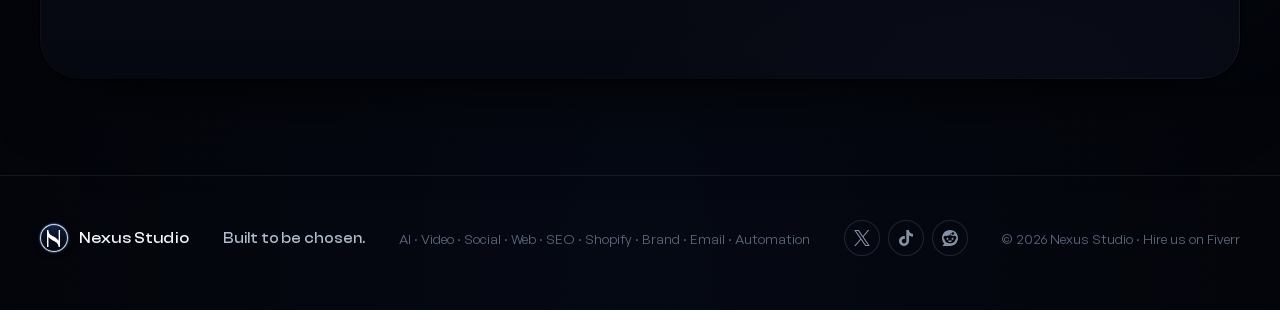
==== commit 4b3e0a1e: "v14: reliable reel sound (one-tap unmute, MP4 first, no fade)" ====
--- a/index.html
+++ b/index.html
@@ -26,7 +26,7 @@
 <link rel="preload" href="clash-display-500.woff2" as="font" type="font/woff2" crossorigin>
 <link rel="preload" href="general-sans-400.woff2" as="font" type="font/woff2" crossorigin>
 <link rel="modulepreload" href="./three.module.min.js?v=9">
-<link rel="stylesheet" href="style.css?v=13">
+<link rel="stylesheet" href="style.css?v=14">
 <script>document.documentElement.classList.replace('no-js','js')</script>
 <script type="importmap">{"imports":{"three":"./three.module.min.js?v=9"}}</script>
 </head>
@@ -451,7 +451,7 @@
     <div class="reel-grid">
       <figure class="reel-phone fx-frame" data-reel>
         <div class="reel-screen">
-          <video class="reel-video" muted playsinline loop preload="none" poster="reel-poster.webp?v=12i" width="720" height="1280" aria-label="Short-form showreel: concept edits for a café, a gym, a skincare brand, a travel account and a founder story" data-sources='[{"src":"reel-web.webm?v=12i","type":"video/webm"},{"src":"reel-web.mp4?v=12i","type":"video/mp4"}]'></video>
+          <video class="reel-video" muted playsinline loop preload="none" poster="reel-poster.webp?v=12i" width="720" height="1280" aria-label="Short-form showreel: concept edits for a café, a gym, a skincare brand, a travel account and a founder story" data-sources='[{"src":"reel-web.mp4?v=12i","type":"video/mp4"},{"src":"reel-web.webm?v=12i","type":"video/webm"}]'></video>
           <button class="reel-sound" type="button" aria-pressed="false" aria-label="Turn sound on"><svg viewBox="0 0 24 24" aria-hidden="true"><path class="spk" d="M4 9.5h3.2L12 5.5v13l-4.8-4H4z"/><path class="on" d="M15.5 9a4.2 4.2 0 0 1 0 6M18 6.5a7.8 7.8 0 0 1 0 11"/><path class="off" d="m16 9.5 5 5m0-5-5 5"/></svg><span class="reel-sound-l">Tap for sound</span></button>
           <button class="reel-full" type="button" aria-label="Watch full screen"><svg viewBox="0 0 24 24" aria-hidden="true"><path d="M4 9V4h5M20 9V4h-5M4 15v5h5M20 15v5h-5"/></svg></button>
           <span class="reel-bar" aria-hidden="true"><i></i></span>
@@ -723,7 +723,7 @@
 <script src="fx.js?v=9" defer></script>
 <script src="demos.js?v=10" defer></script>
 <script src="work.js?v=9" defer></script>
-<script src="reel.js?v=13" defer></script>
+<script src="reel.js?v=14" defer></script>
 <script type="module" src="hero.js?v=12h"></script>
 </body>
 </html>
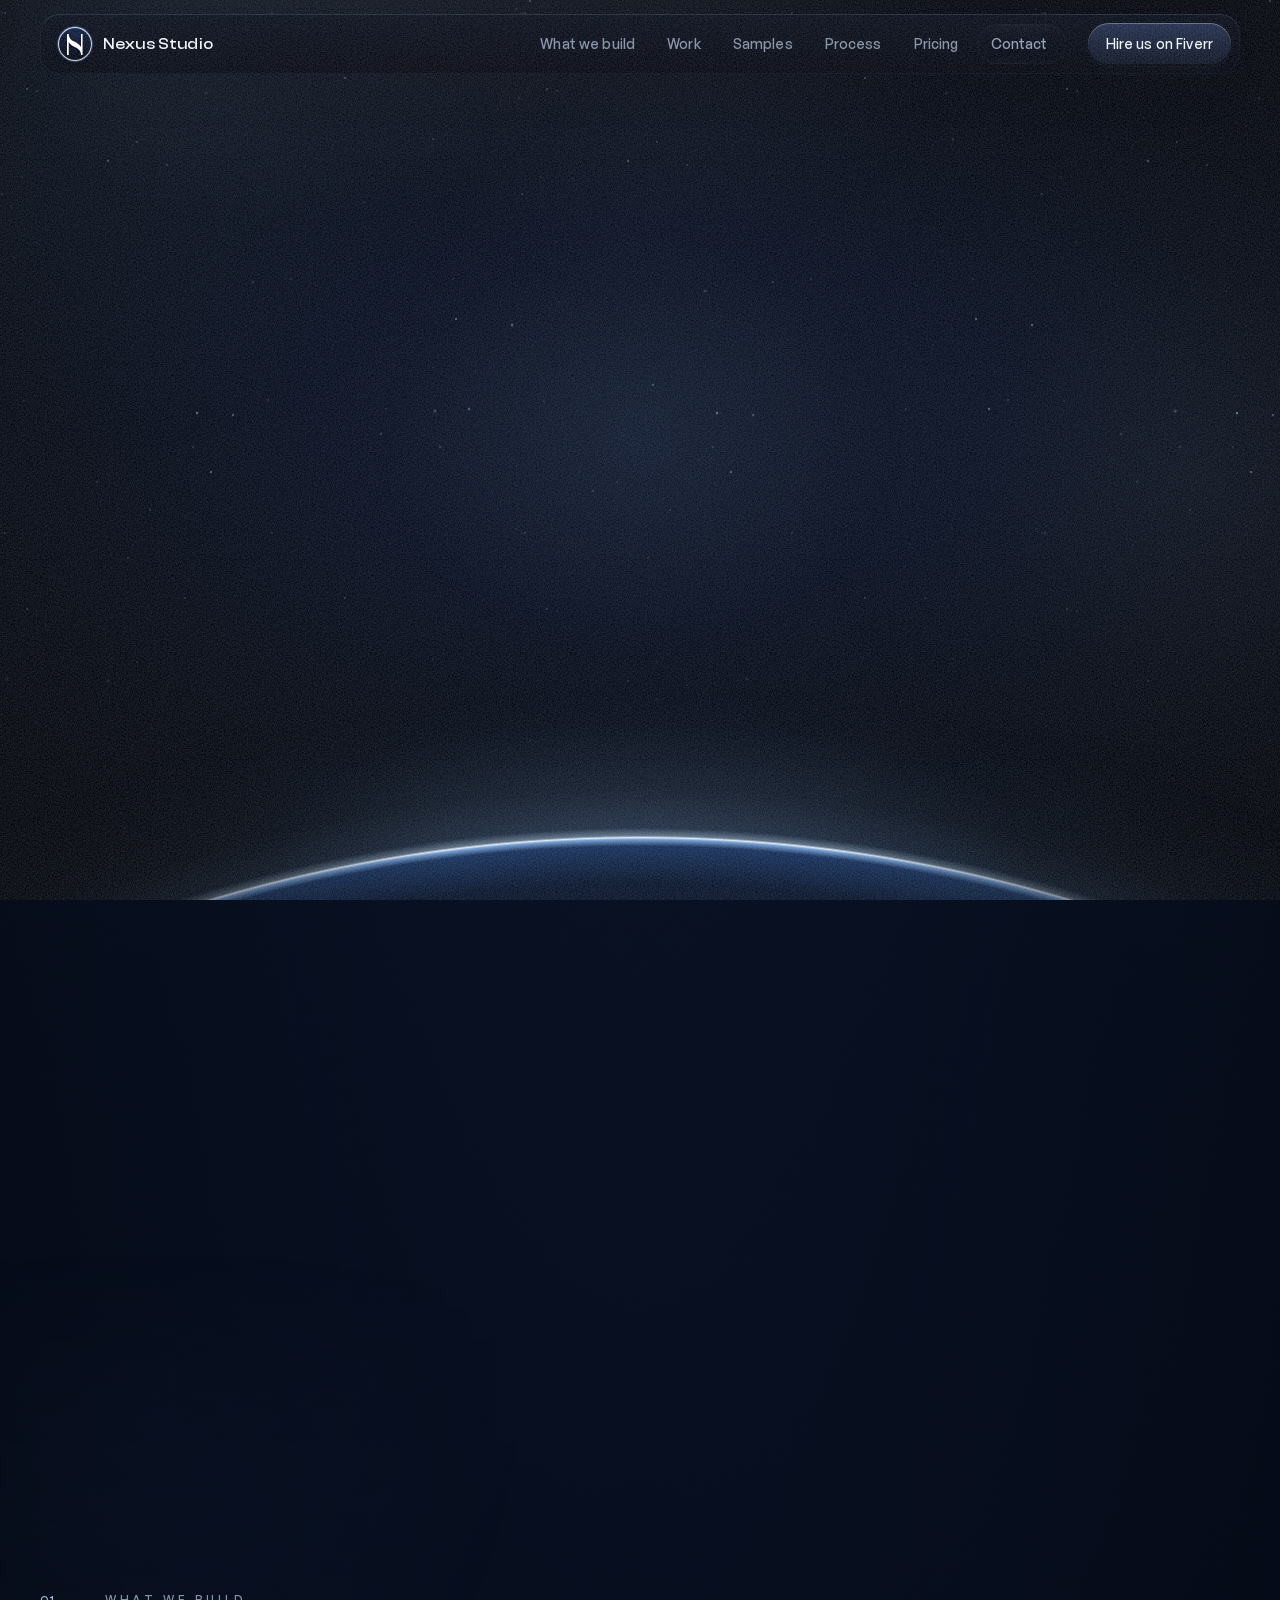
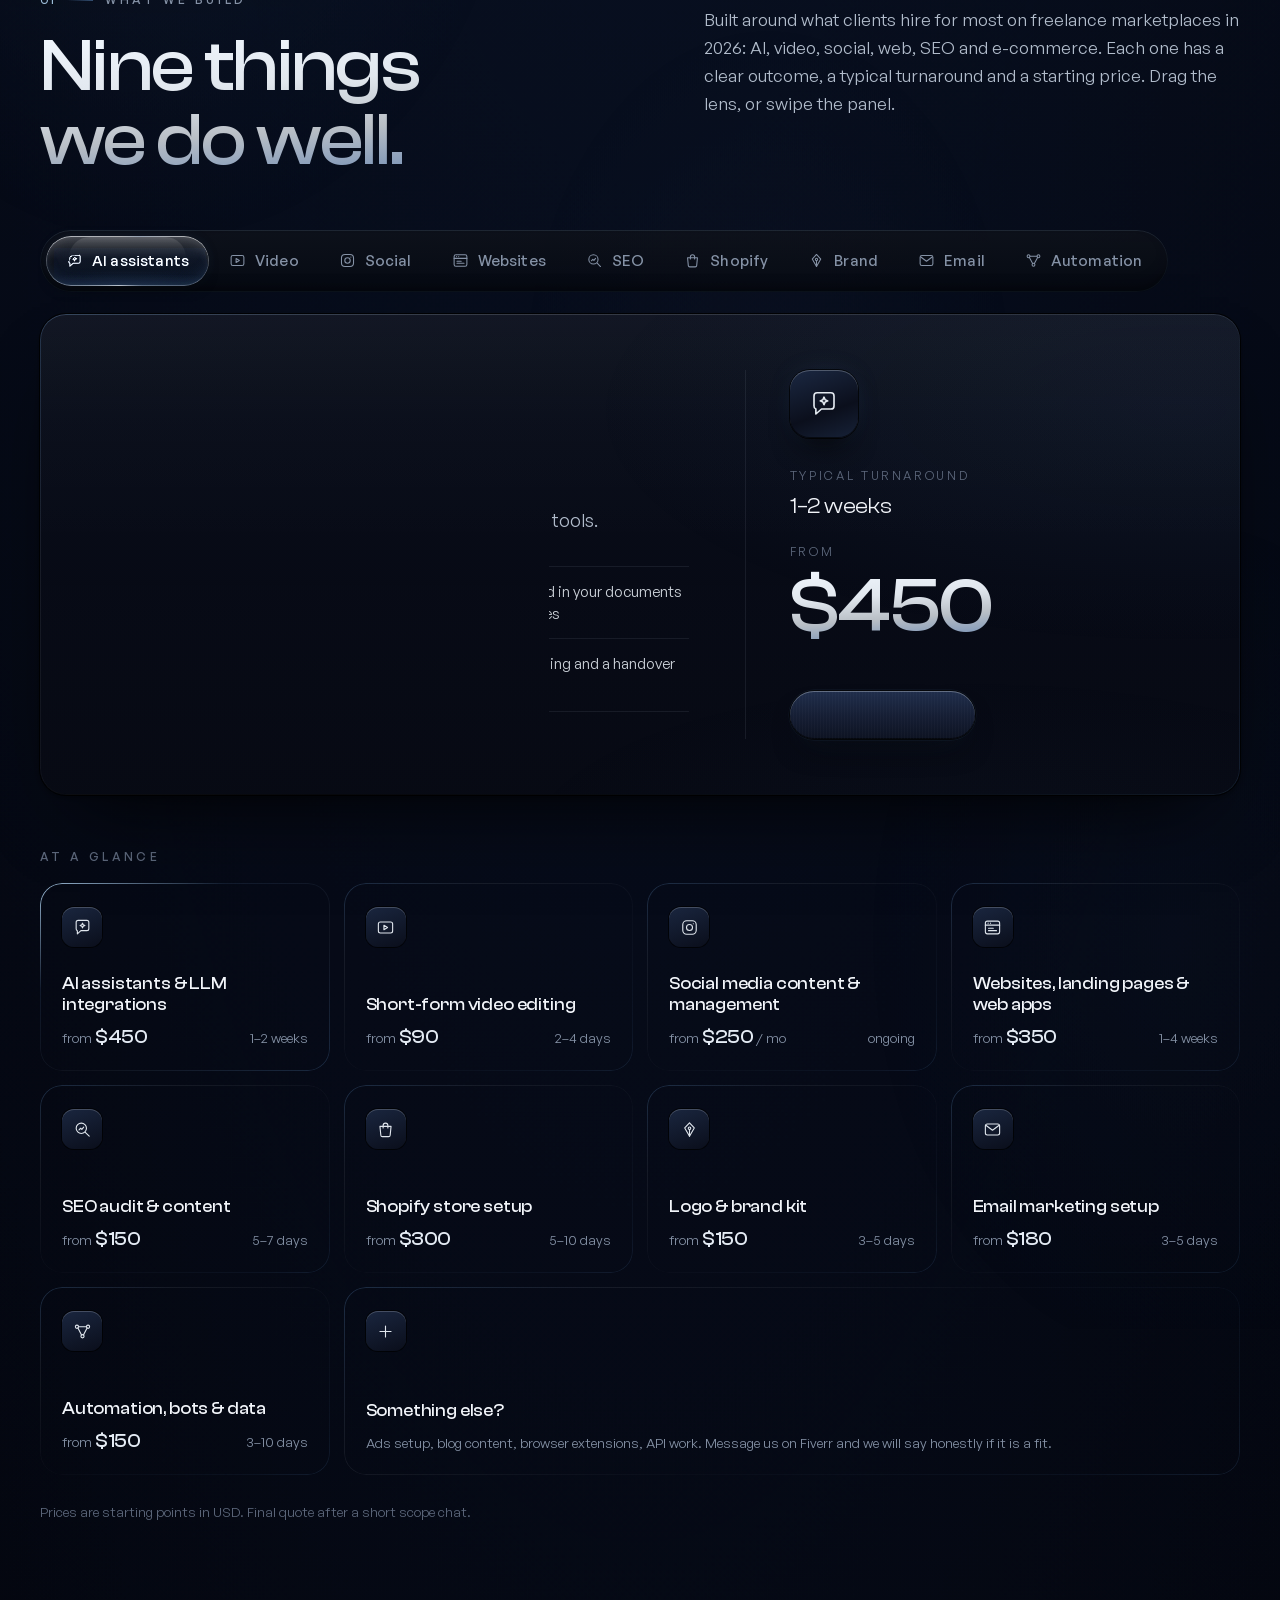
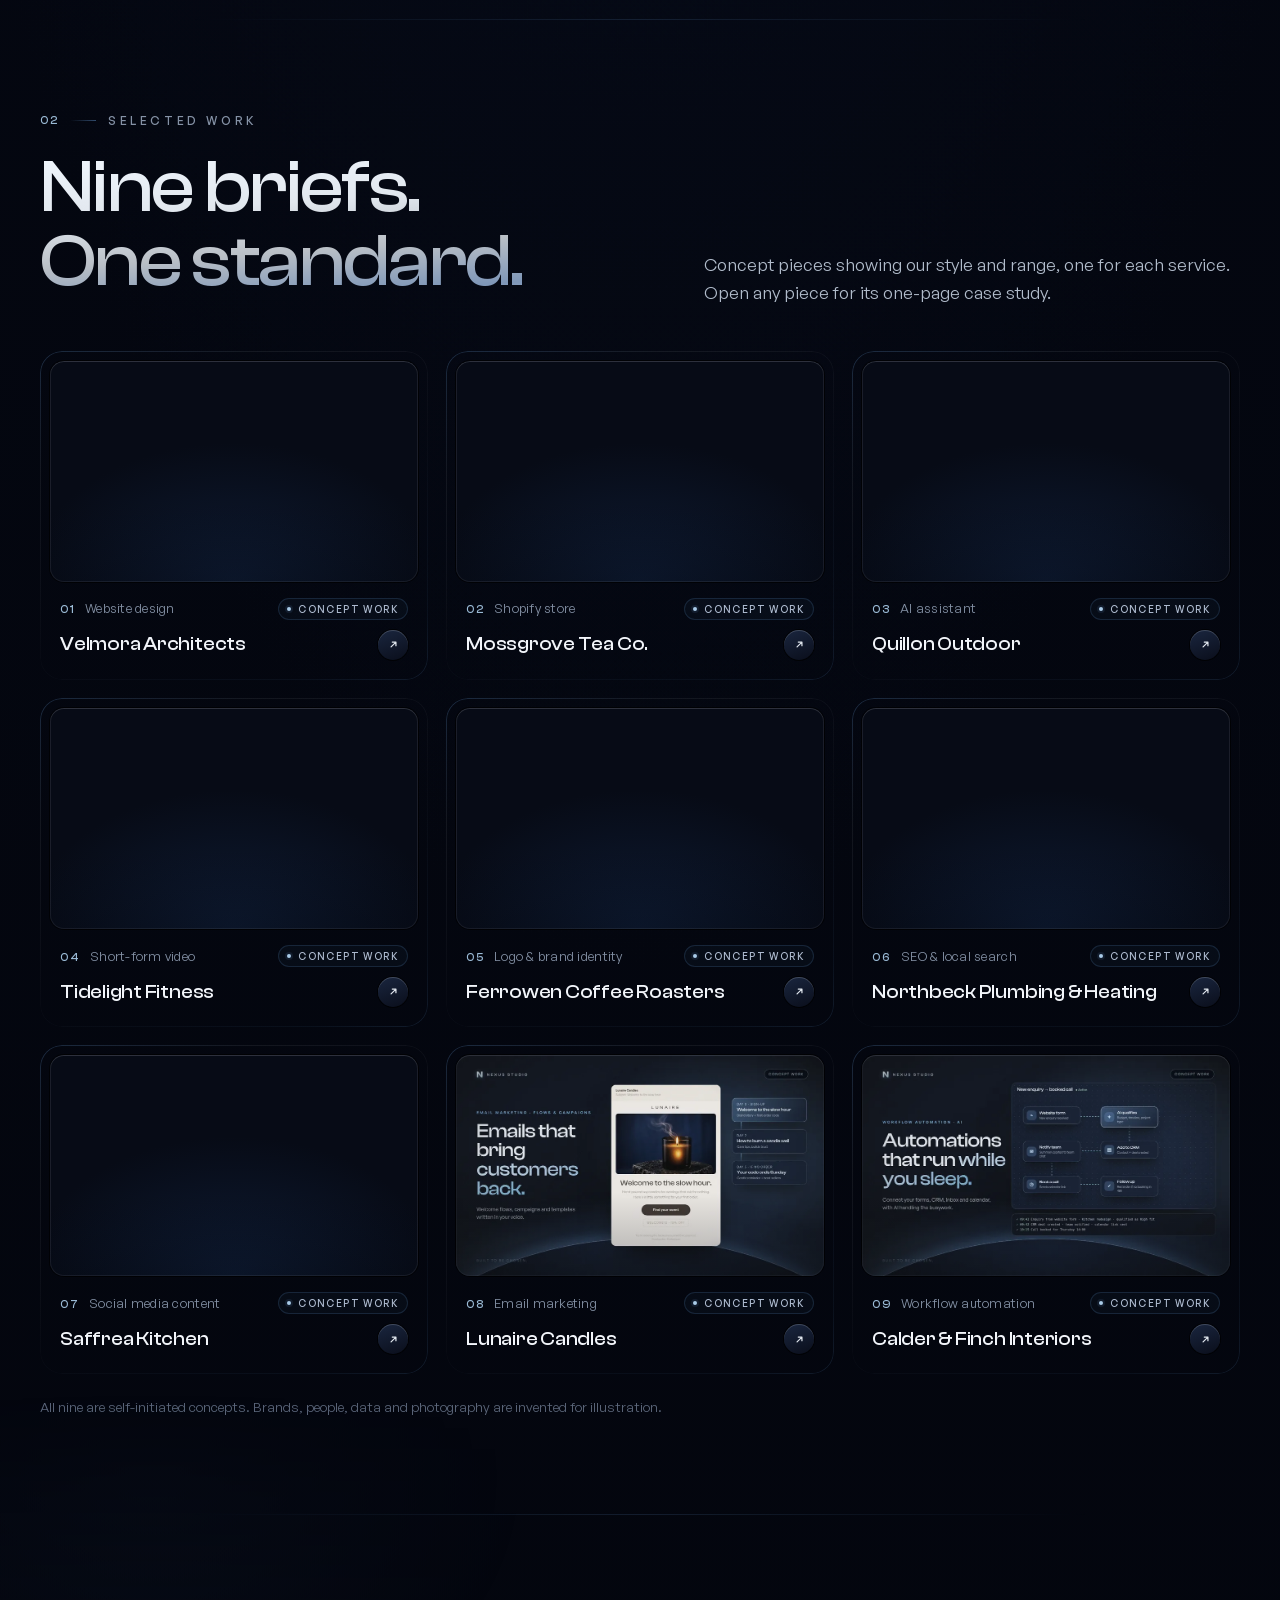
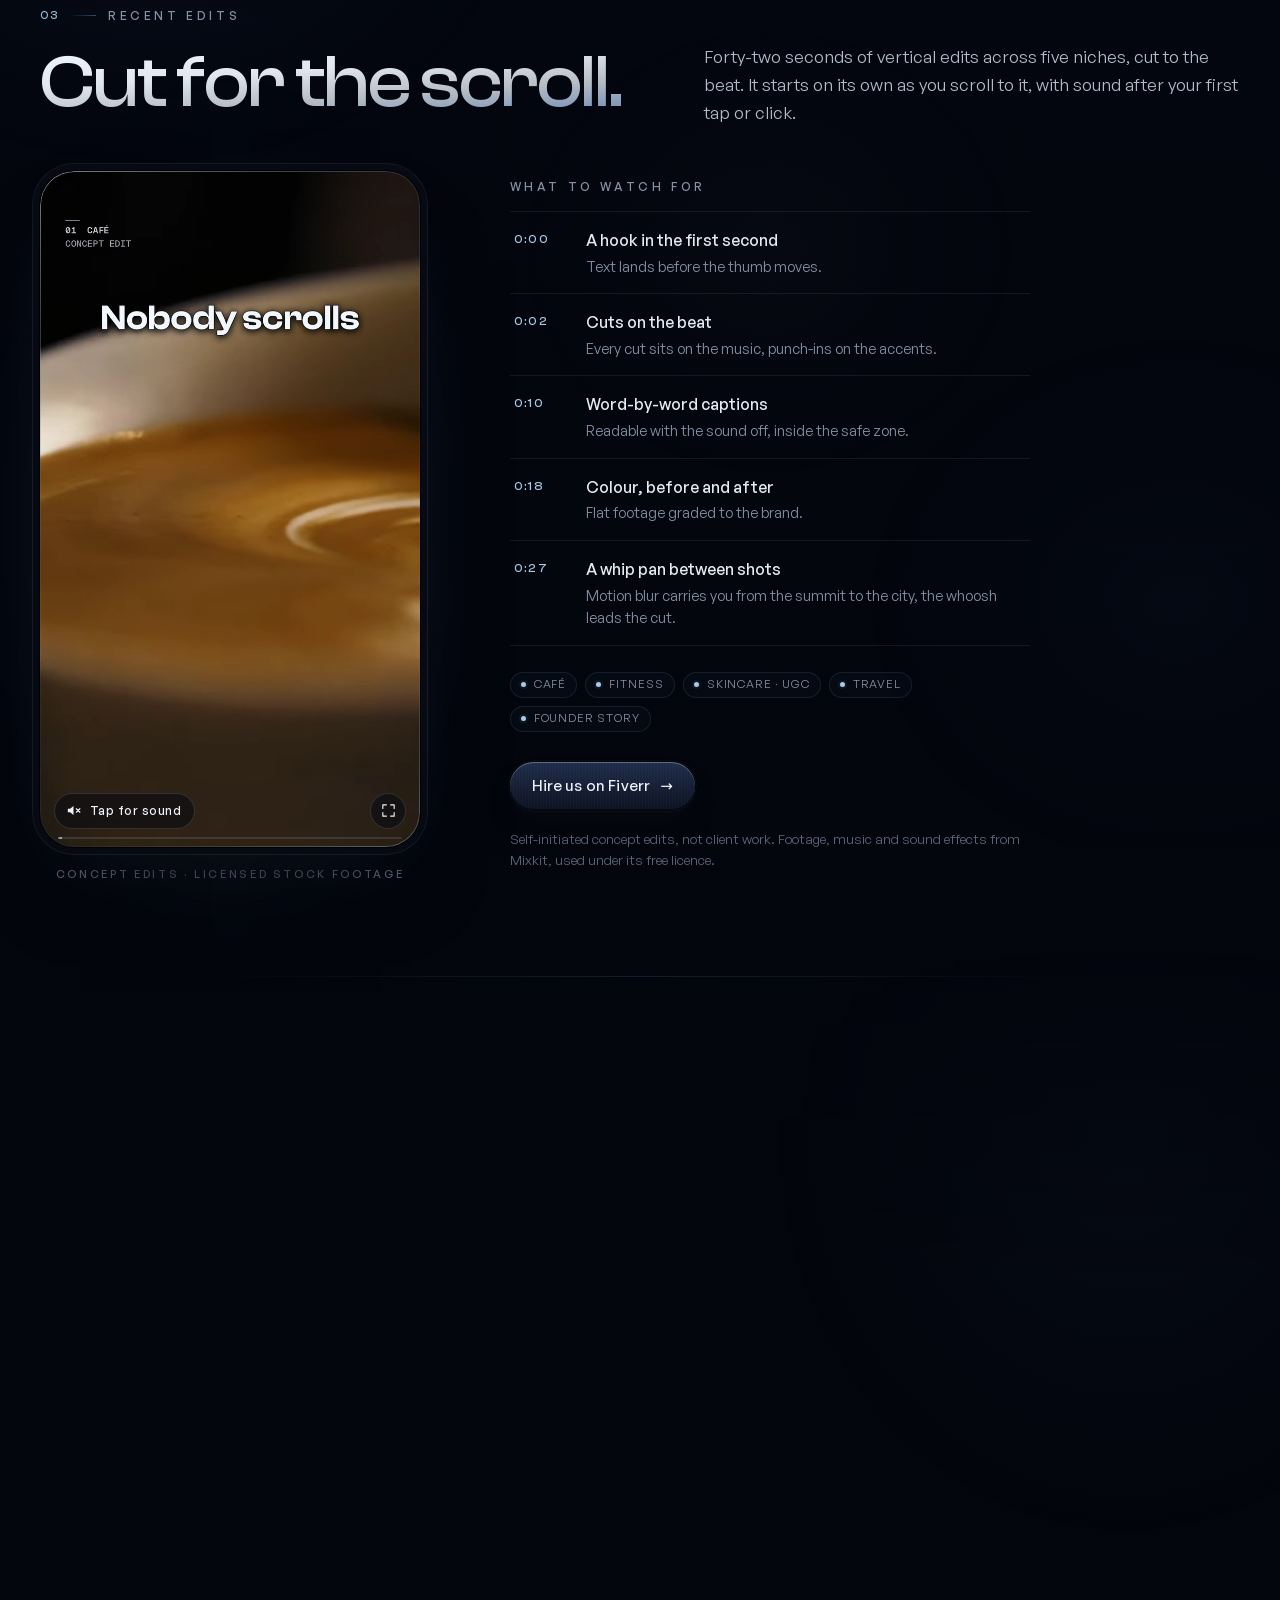
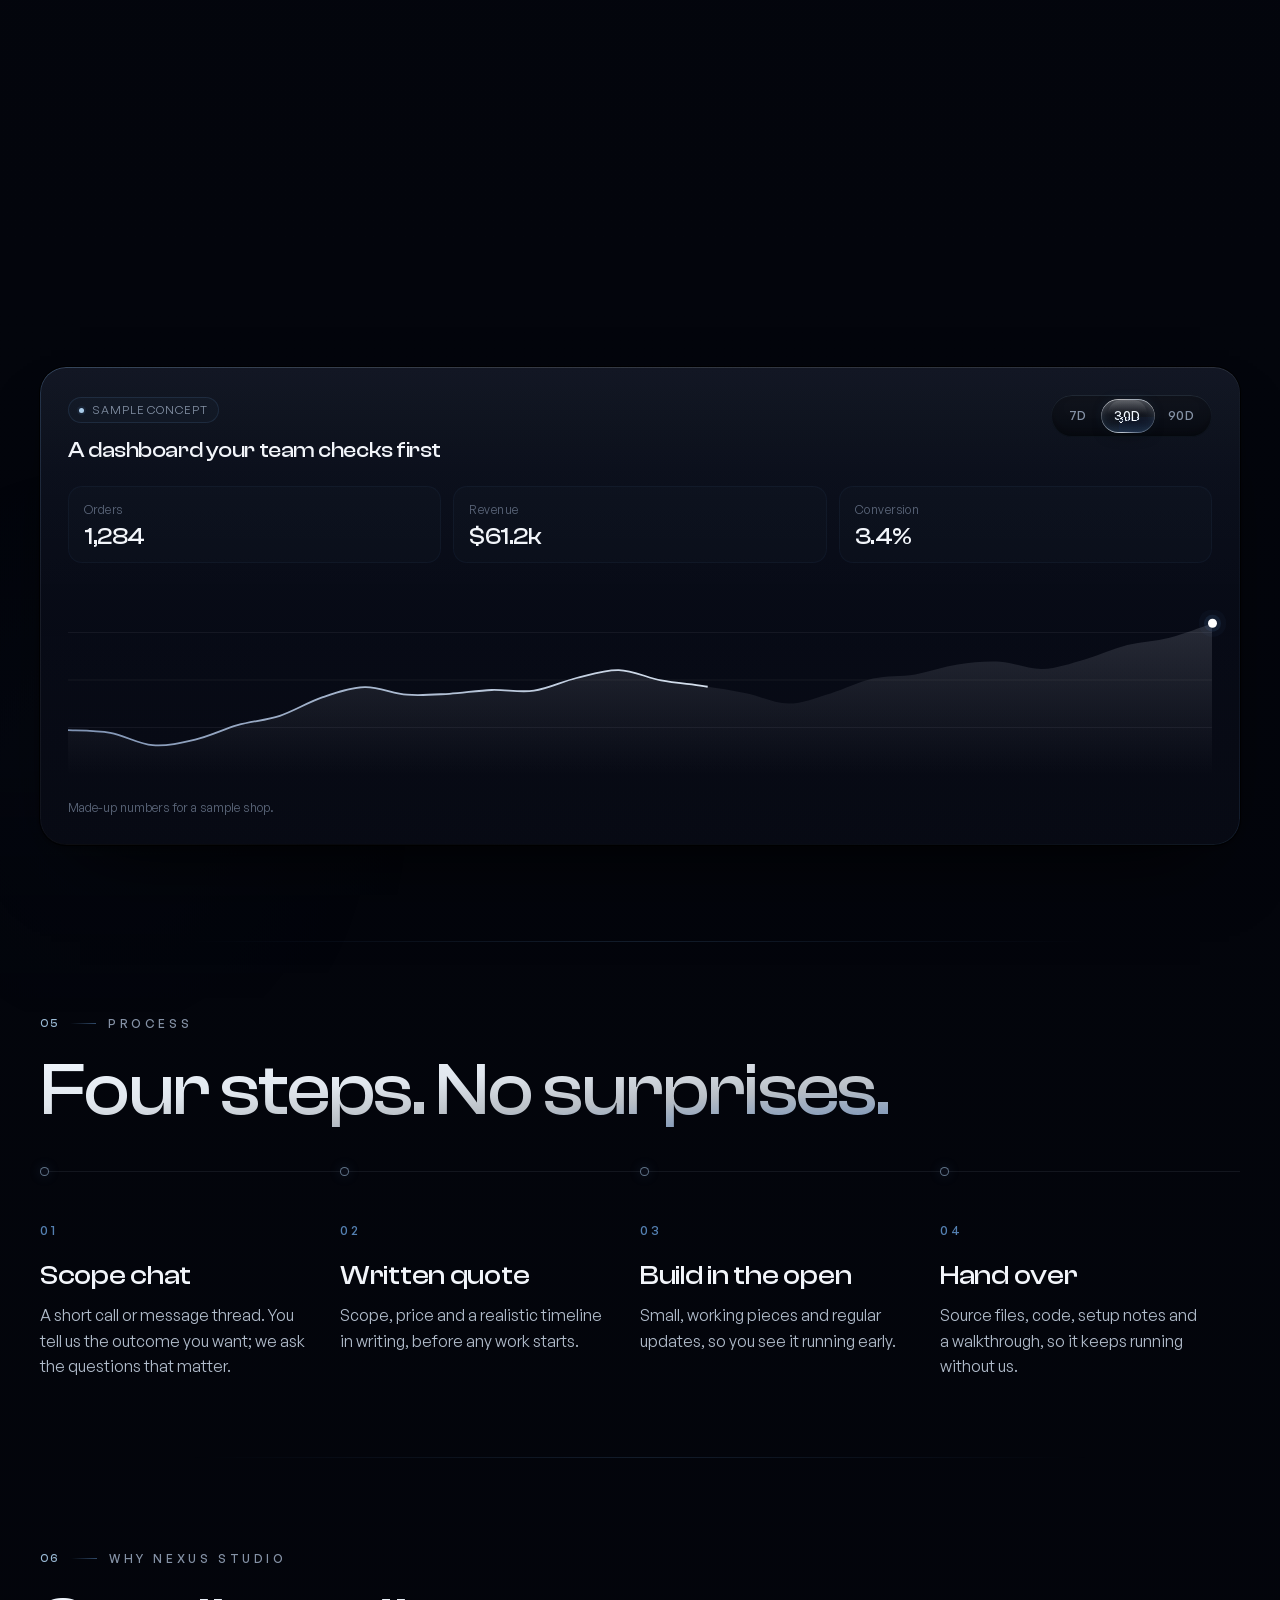
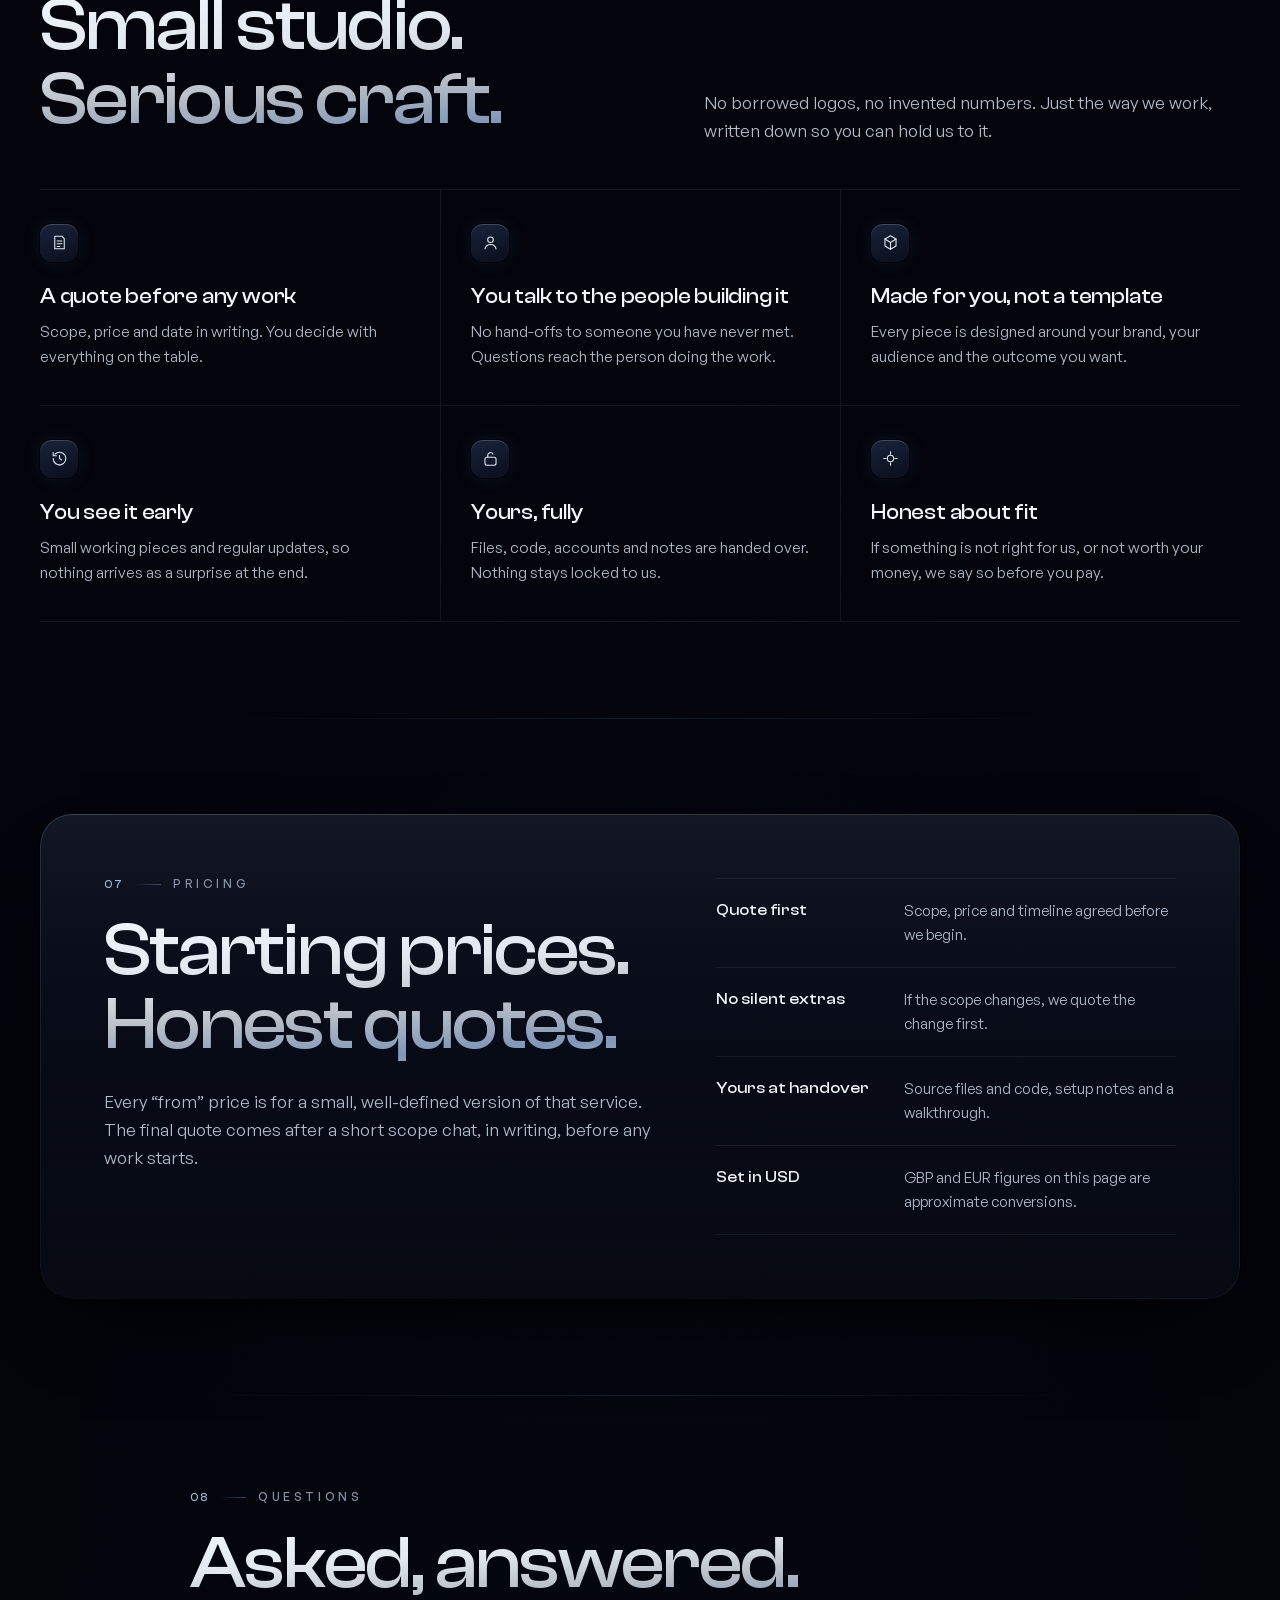
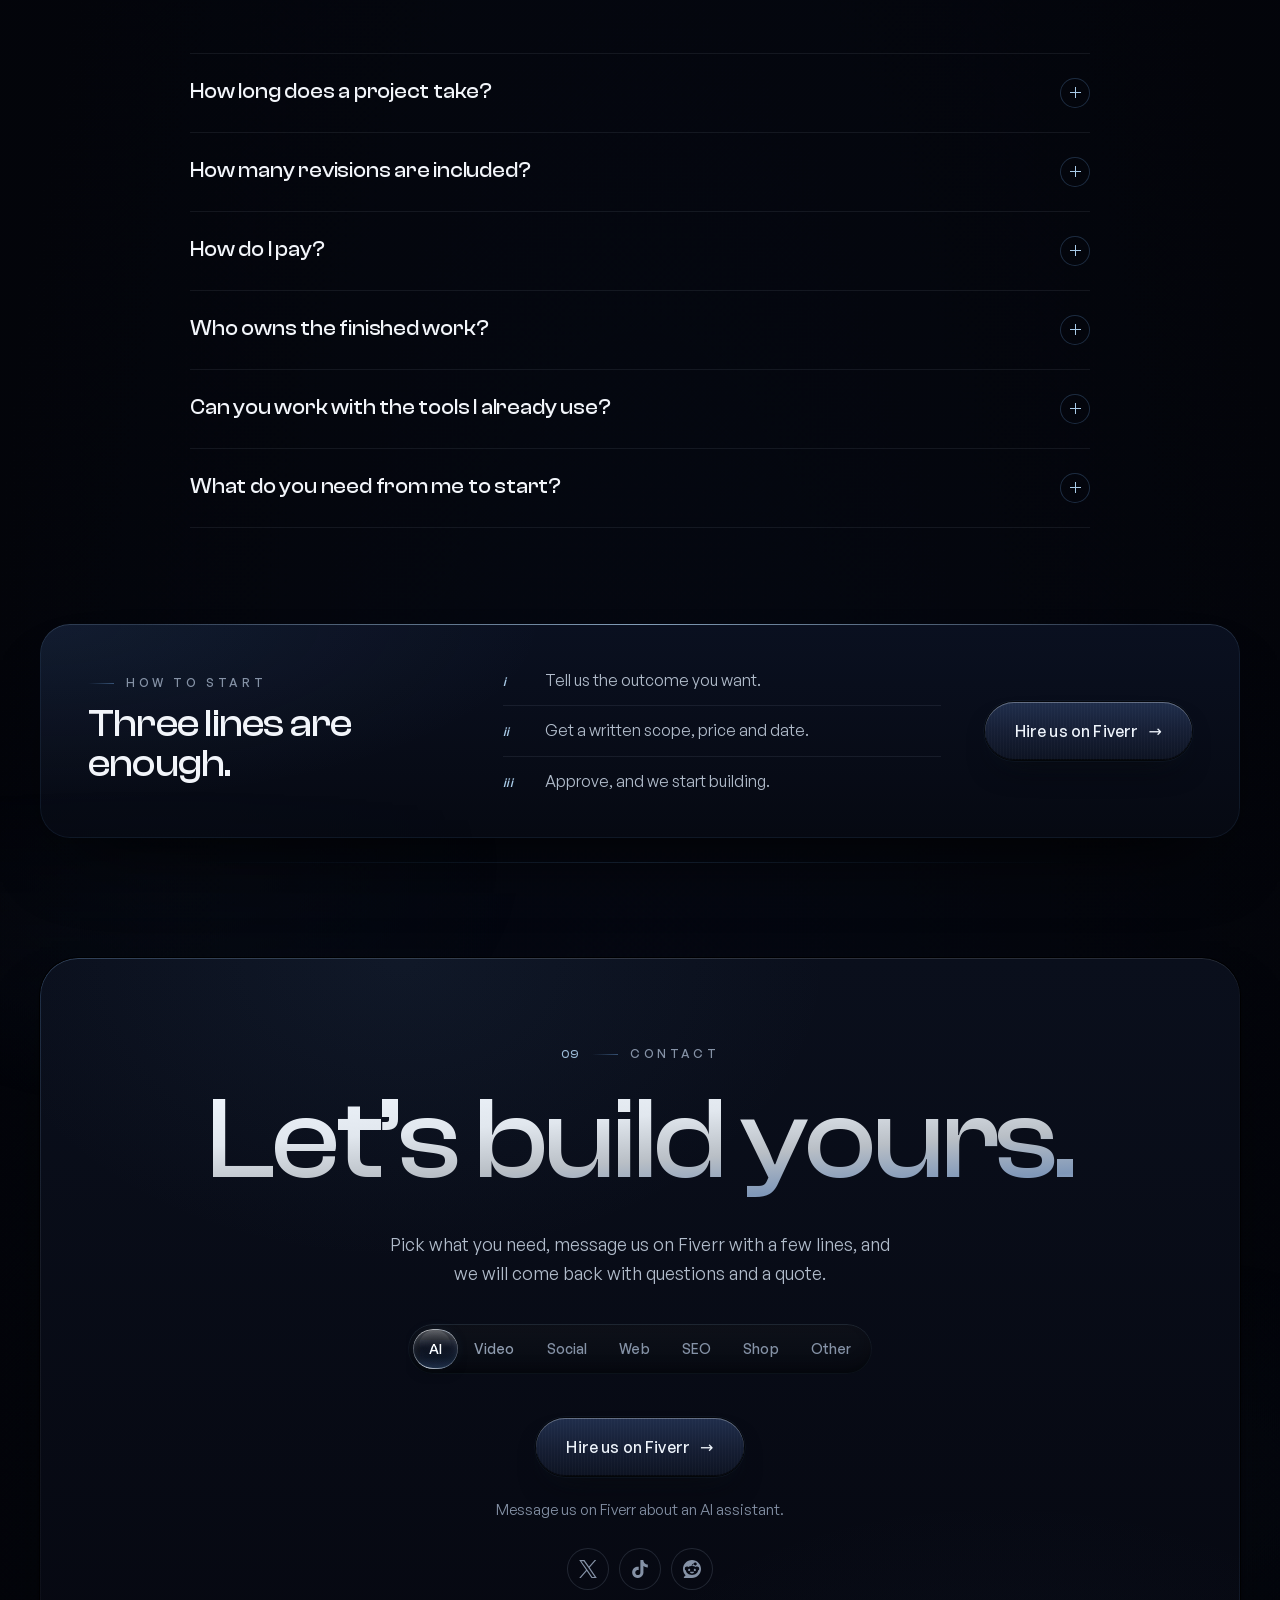
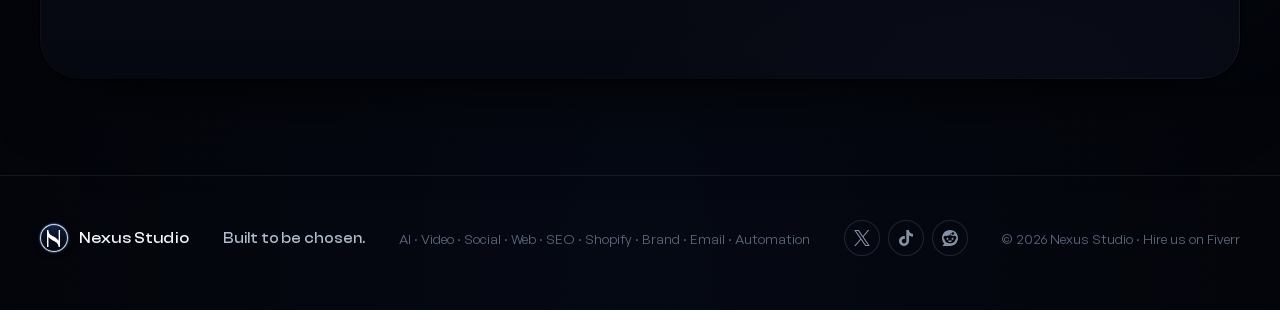
==== commit 7ba3376c: "v15: polished reel (longer captions, cleaner cut, safe audio levels)" ====
--- a/index.html
+++ b/index.html
@@ -451,7 +451,7 @@
     <div class="reel-grid">
       <figure class="reel-phone fx-frame" data-reel>
         <div class="reel-screen">
-          <video class="reel-video" muted playsinline loop preload="none" poster="reel-poster.webp?v=12i" width="720" height="1280" aria-label="Short-form showreel: concept edits for a café, a gym, a skincare brand, a travel account and a founder story" data-sources='[{"src":"reel-web.mp4?v=12i","type":"video/mp4"},{"src":"reel-web.webm?v=12i","type":"video/webm"}]'></video>
+          <video class="reel-video" muted playsinline loop preload="none" poster="reel-poster.webp?v=15" width="720" height="1280" aria-label="Short-form showreel: concept edits for a café, a gym, a skincare brand, a travel account and a founder story" data-sources='[{"src":"reel-web.mp4?v=15","type":"video/mp4"},{"src":"reel-web.webm?v=15","type":"video/webm"}]'></video>
           <button class="reel-sound" type="button" aria-pressed="false" aria-label="Turn sound on"><svg viewBox="0 0 24 24" aria-hidden="true"><path class="spk" d="M4 9.5h3.2L12 5.5v13l-4.8-4H4z"/><path class="on" d="M15.5 9a4.2 4.2 0 0 1 0 6M18 6.5a7.8 7.8 0 0 1 0 11"/><path class="off" d="m16 9.5 5 5m0-5-5 5"/></svg><span class="reel-sound-l">Tap for sound</span></button>
           <button class="reel-full" type="button" aria-label="Watch full screen"><svg viewBox="0 0 24 24" aria-hidden="true"><path d="M4 9V4h5M20 9V4h-5M4 15v5h5M20 15v5h-5"/></svg></button>
           <span class="reel-bar" aria-hidden="true"><i></i></span>
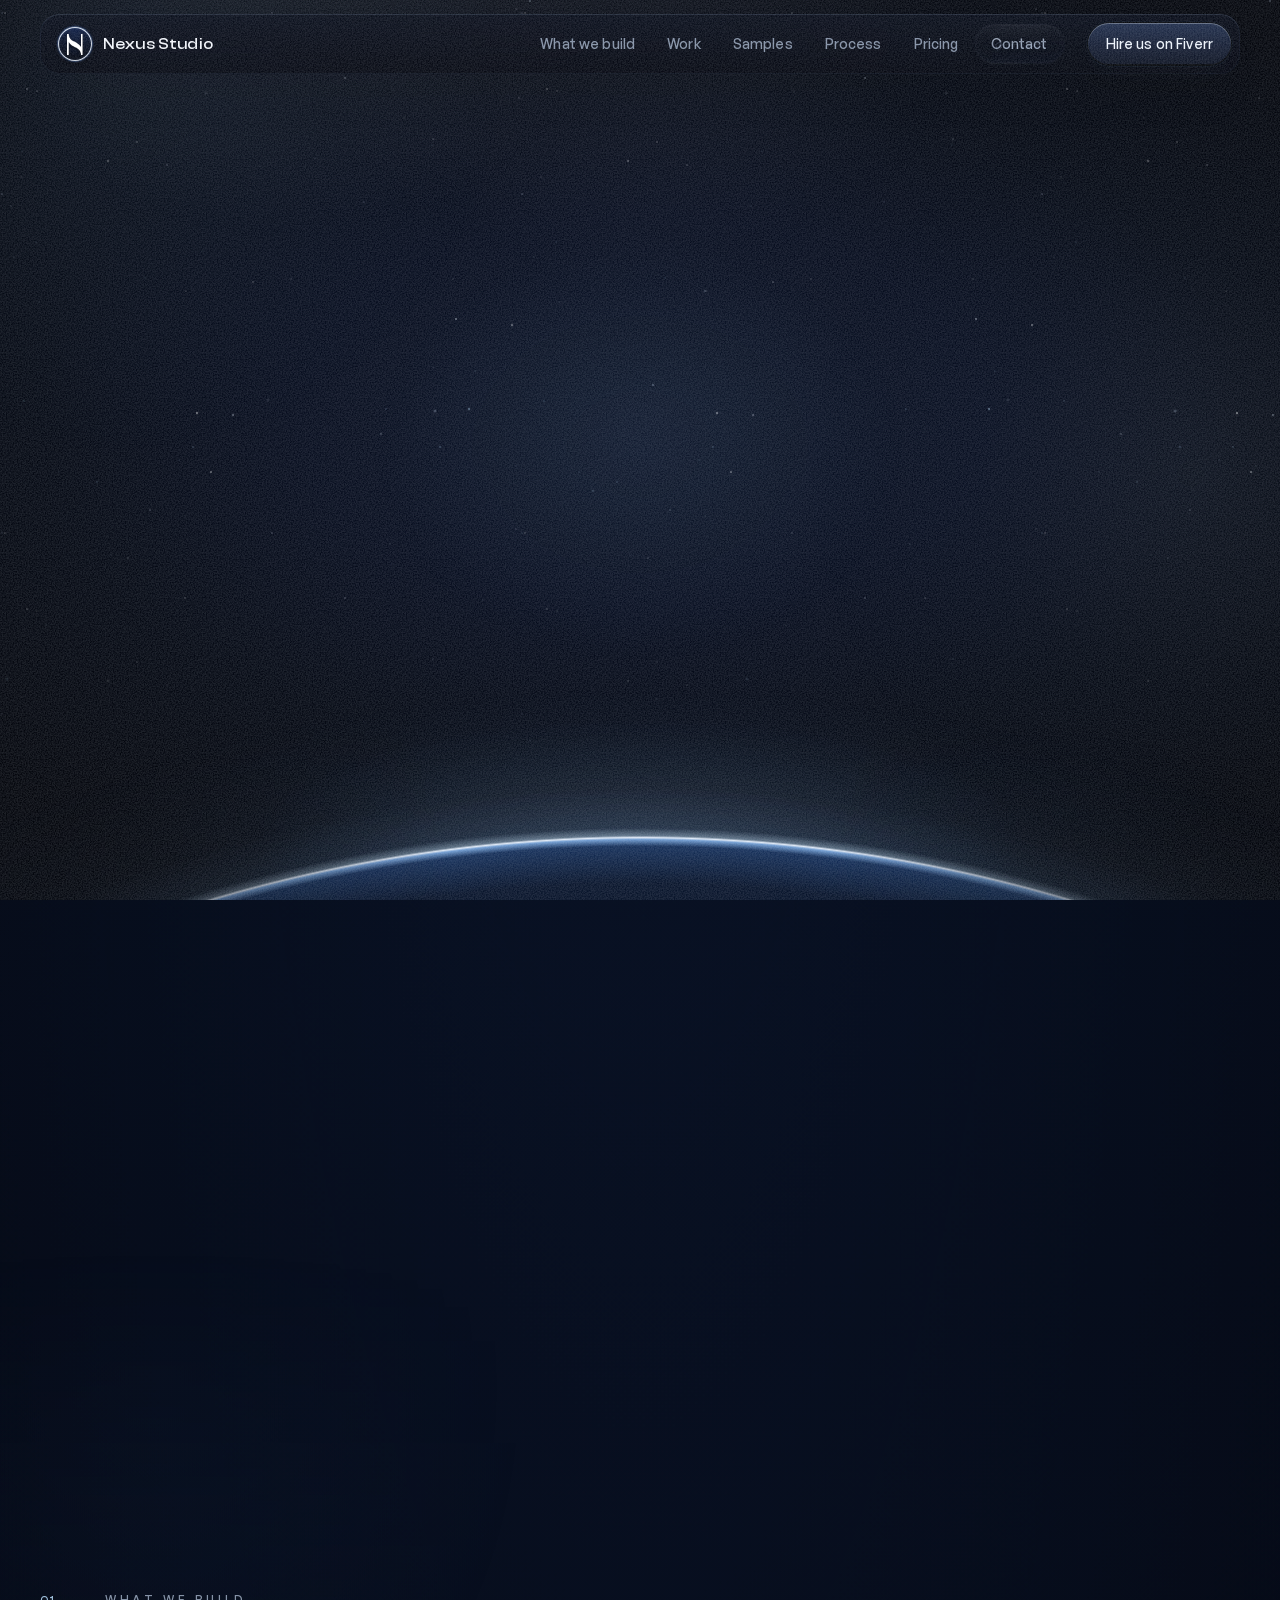
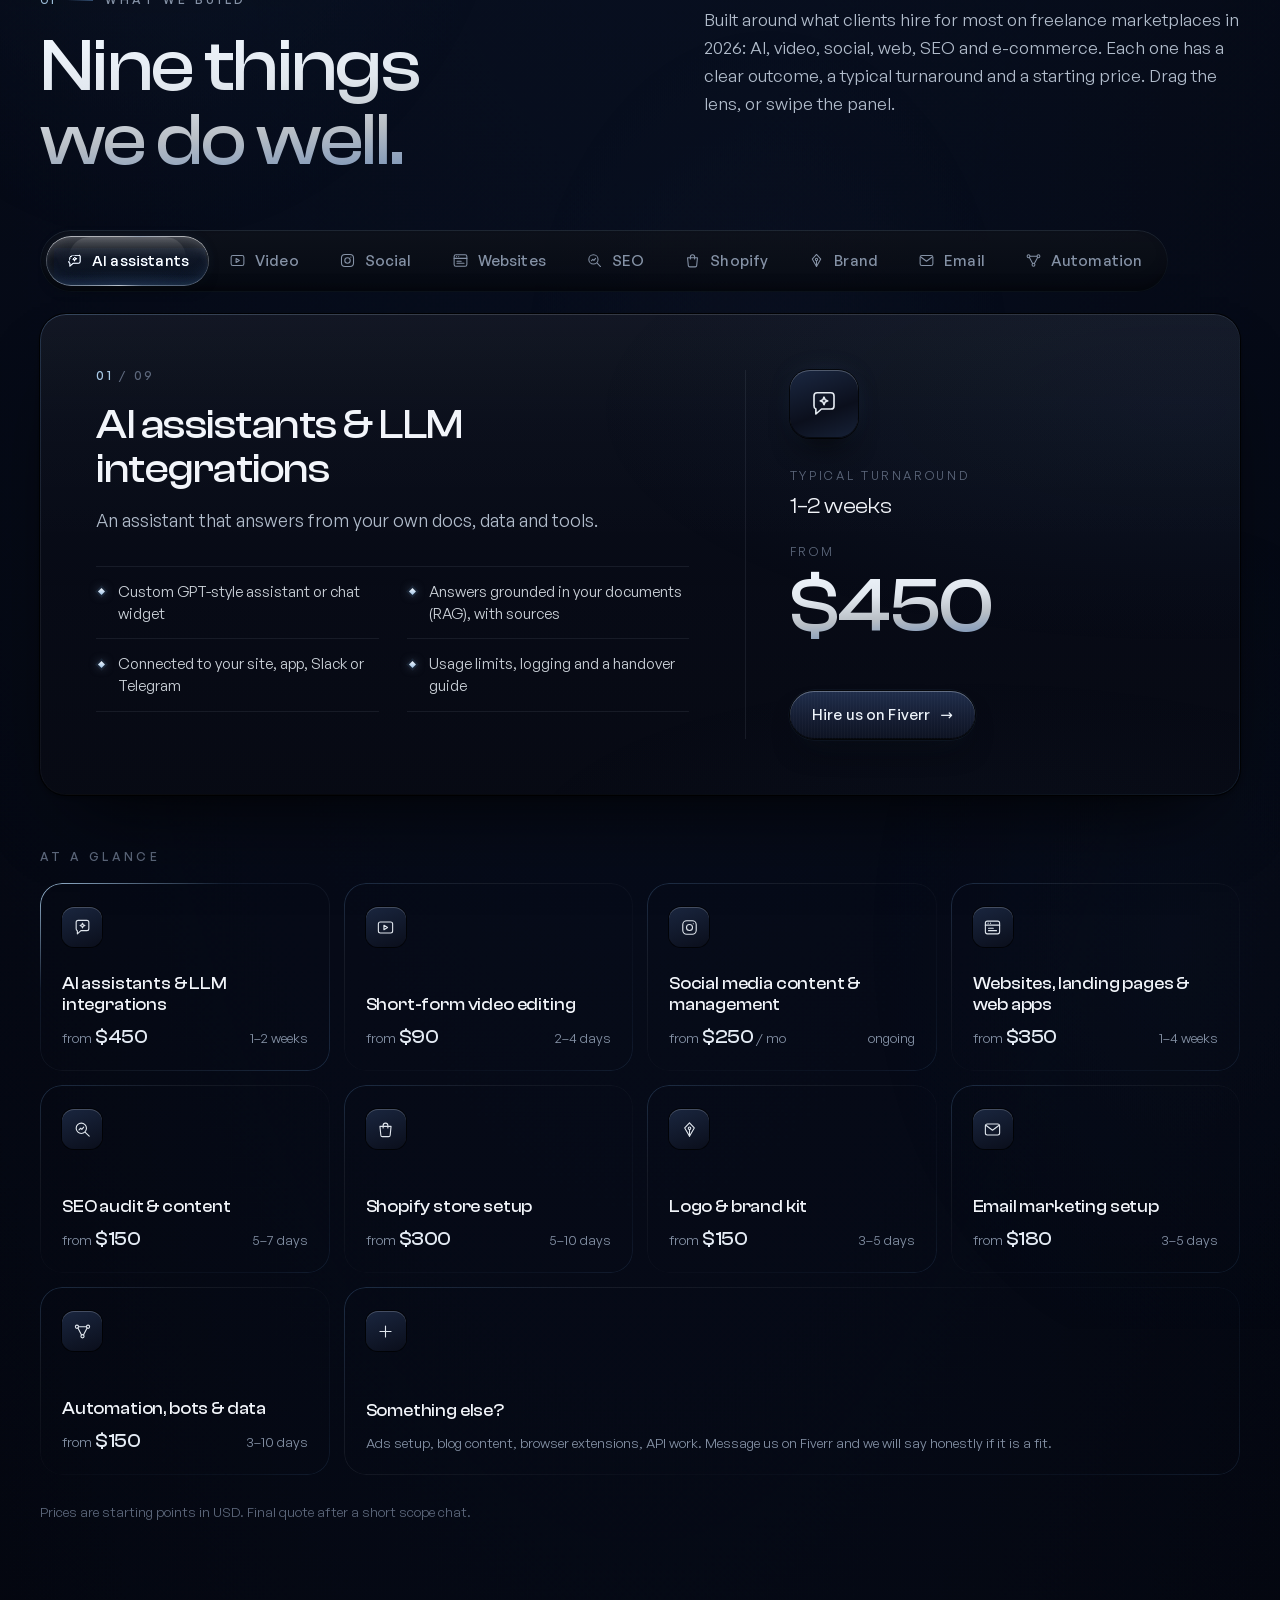
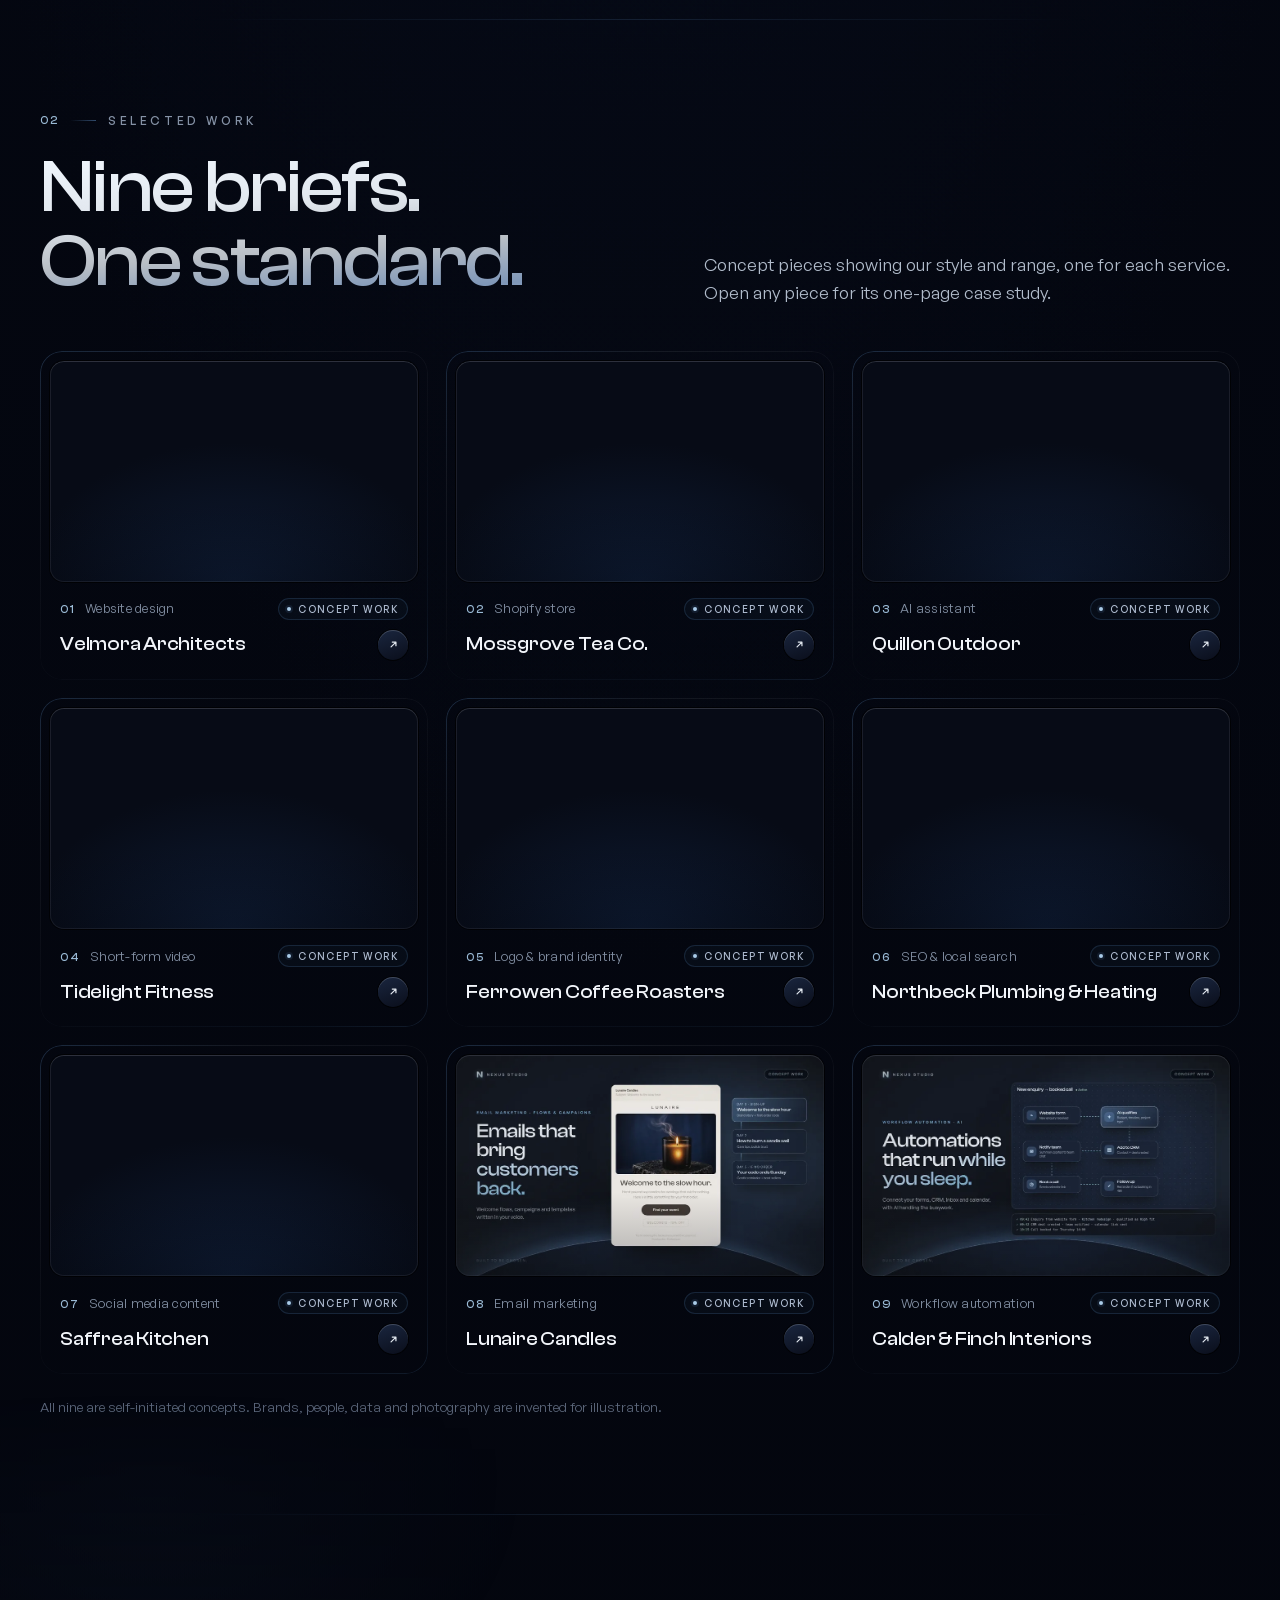
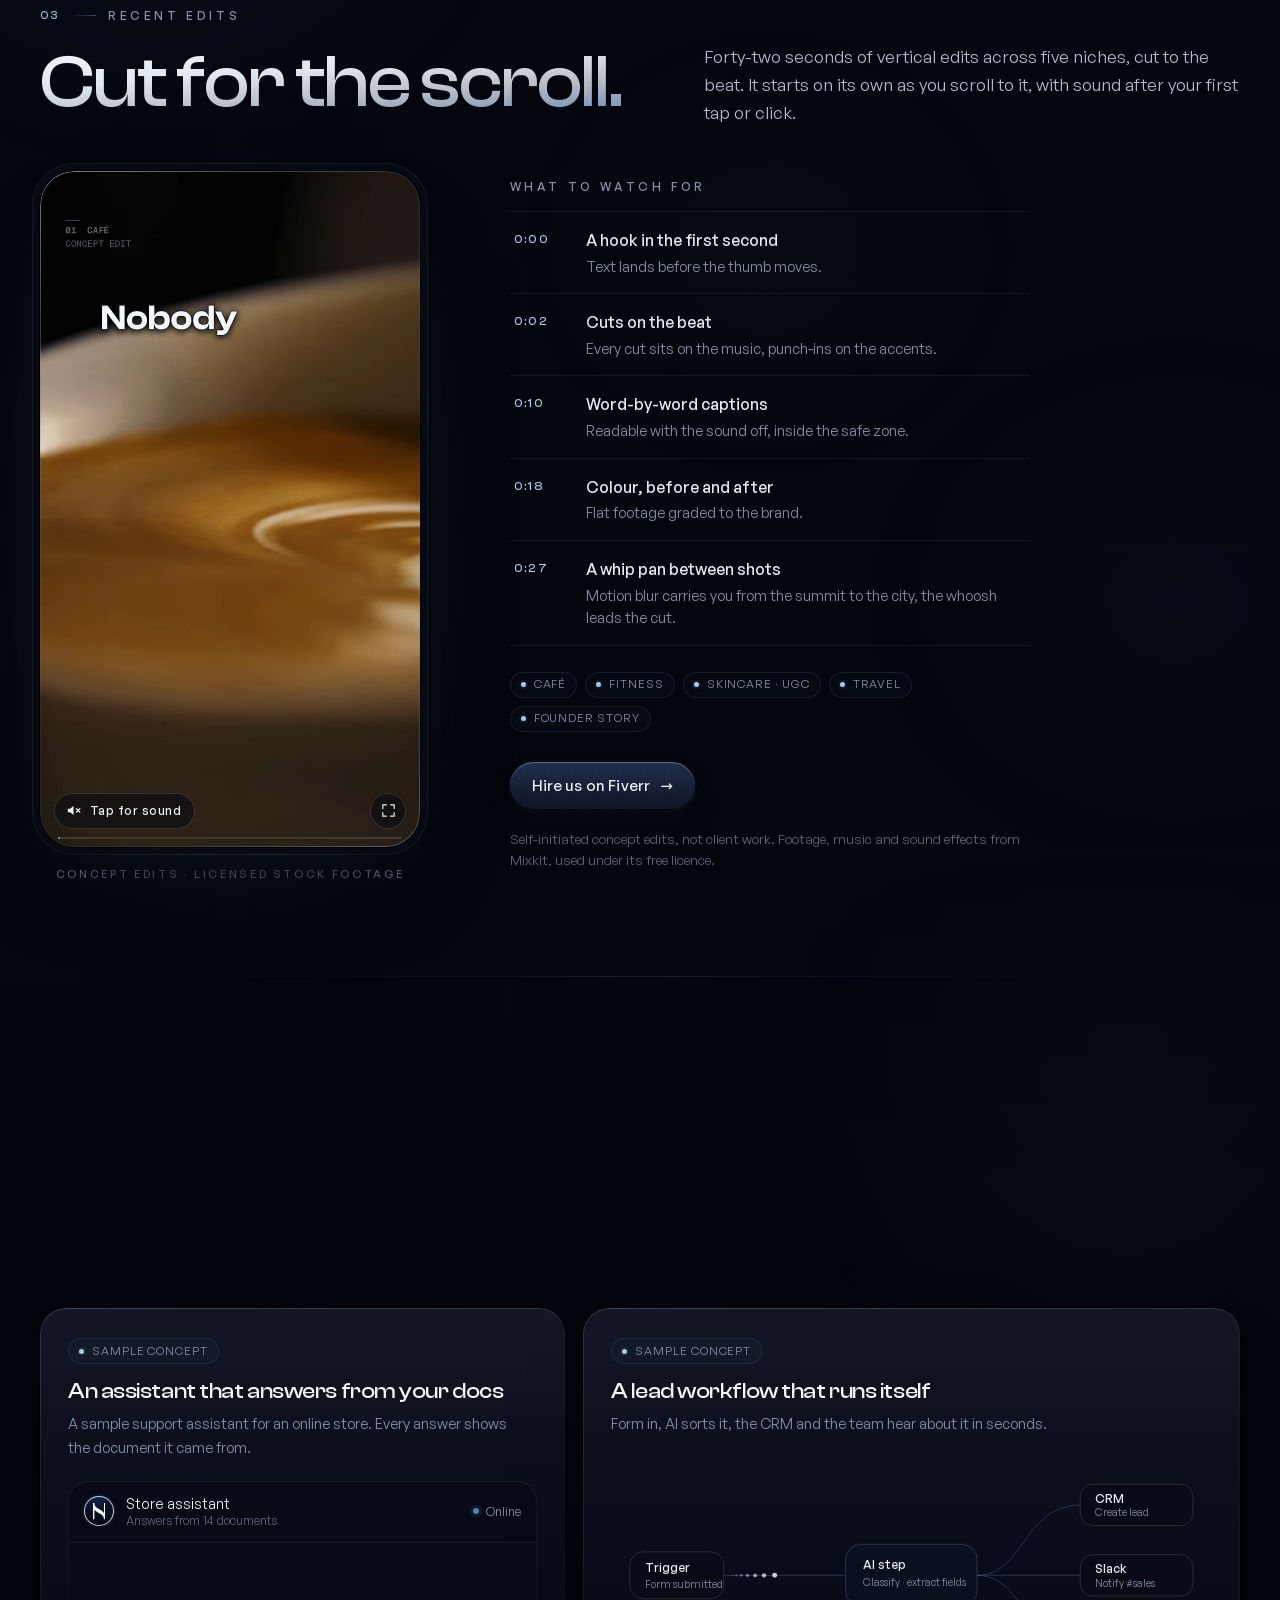
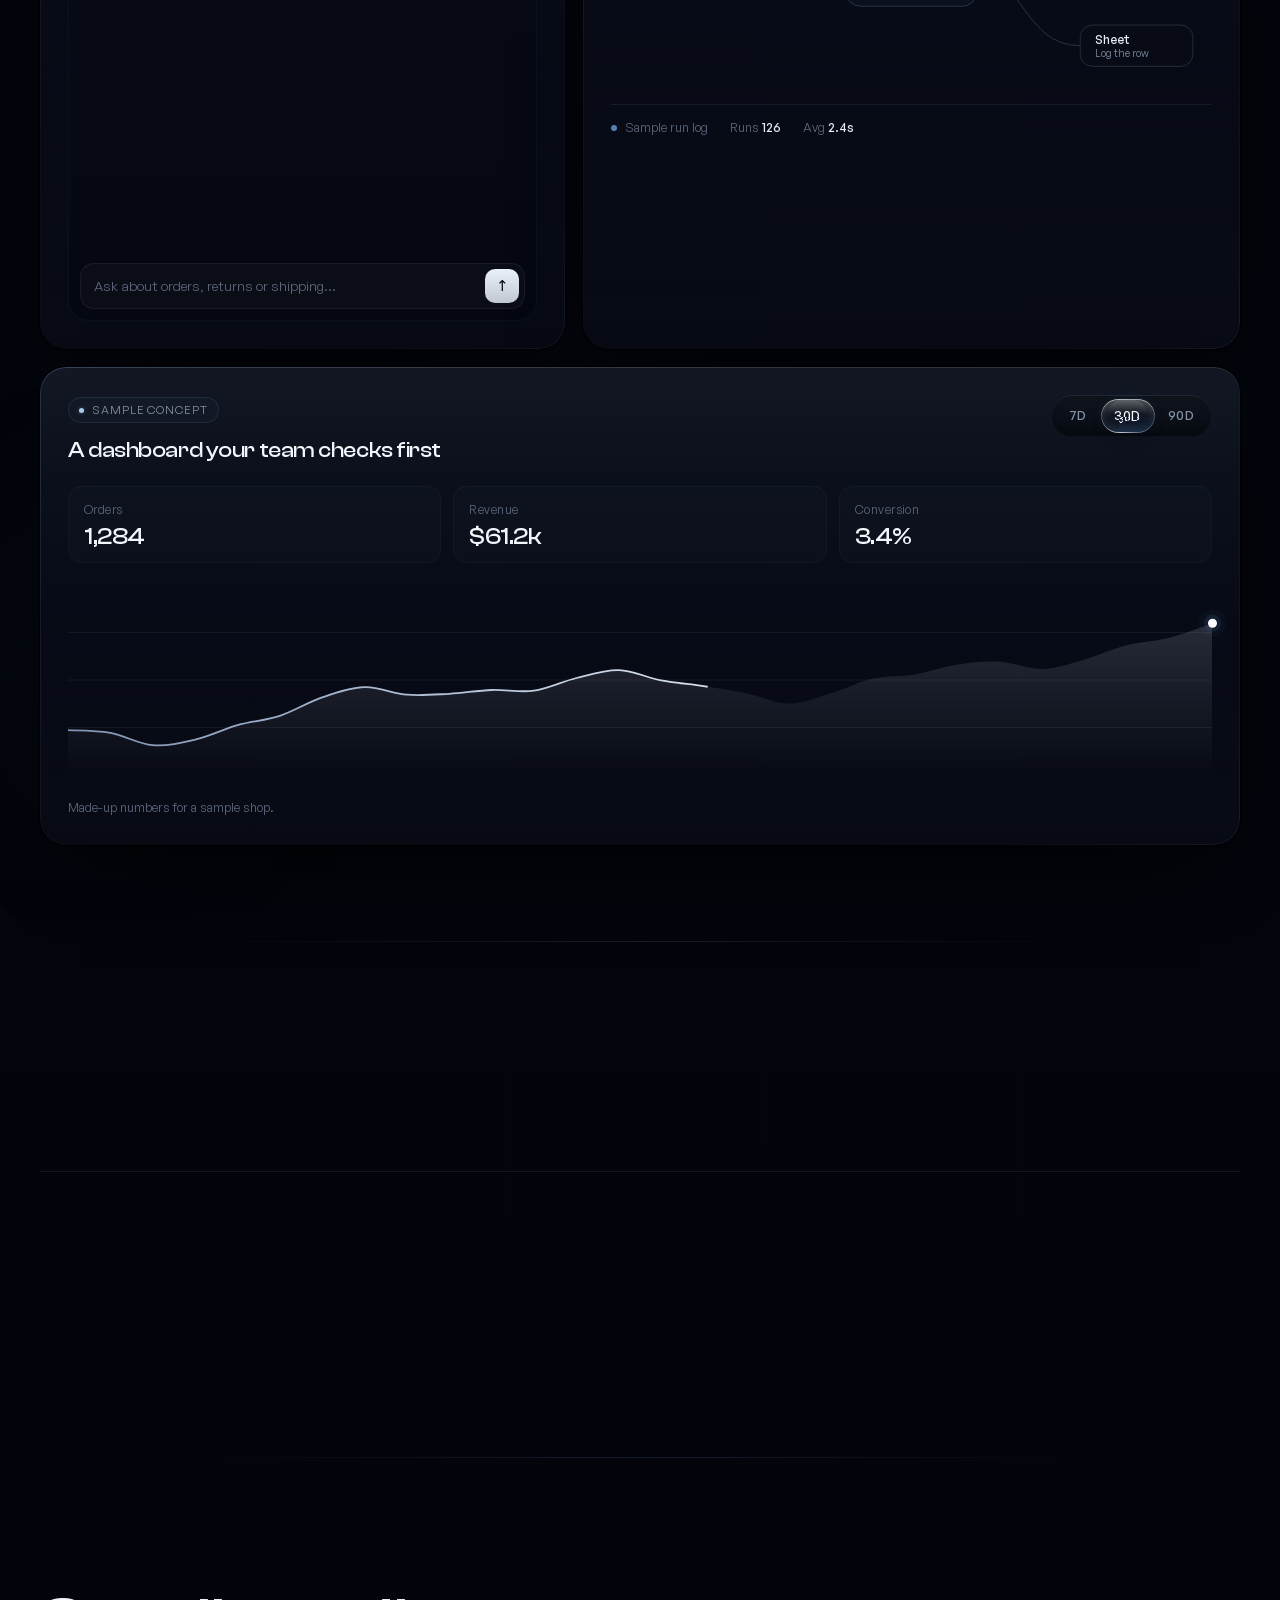
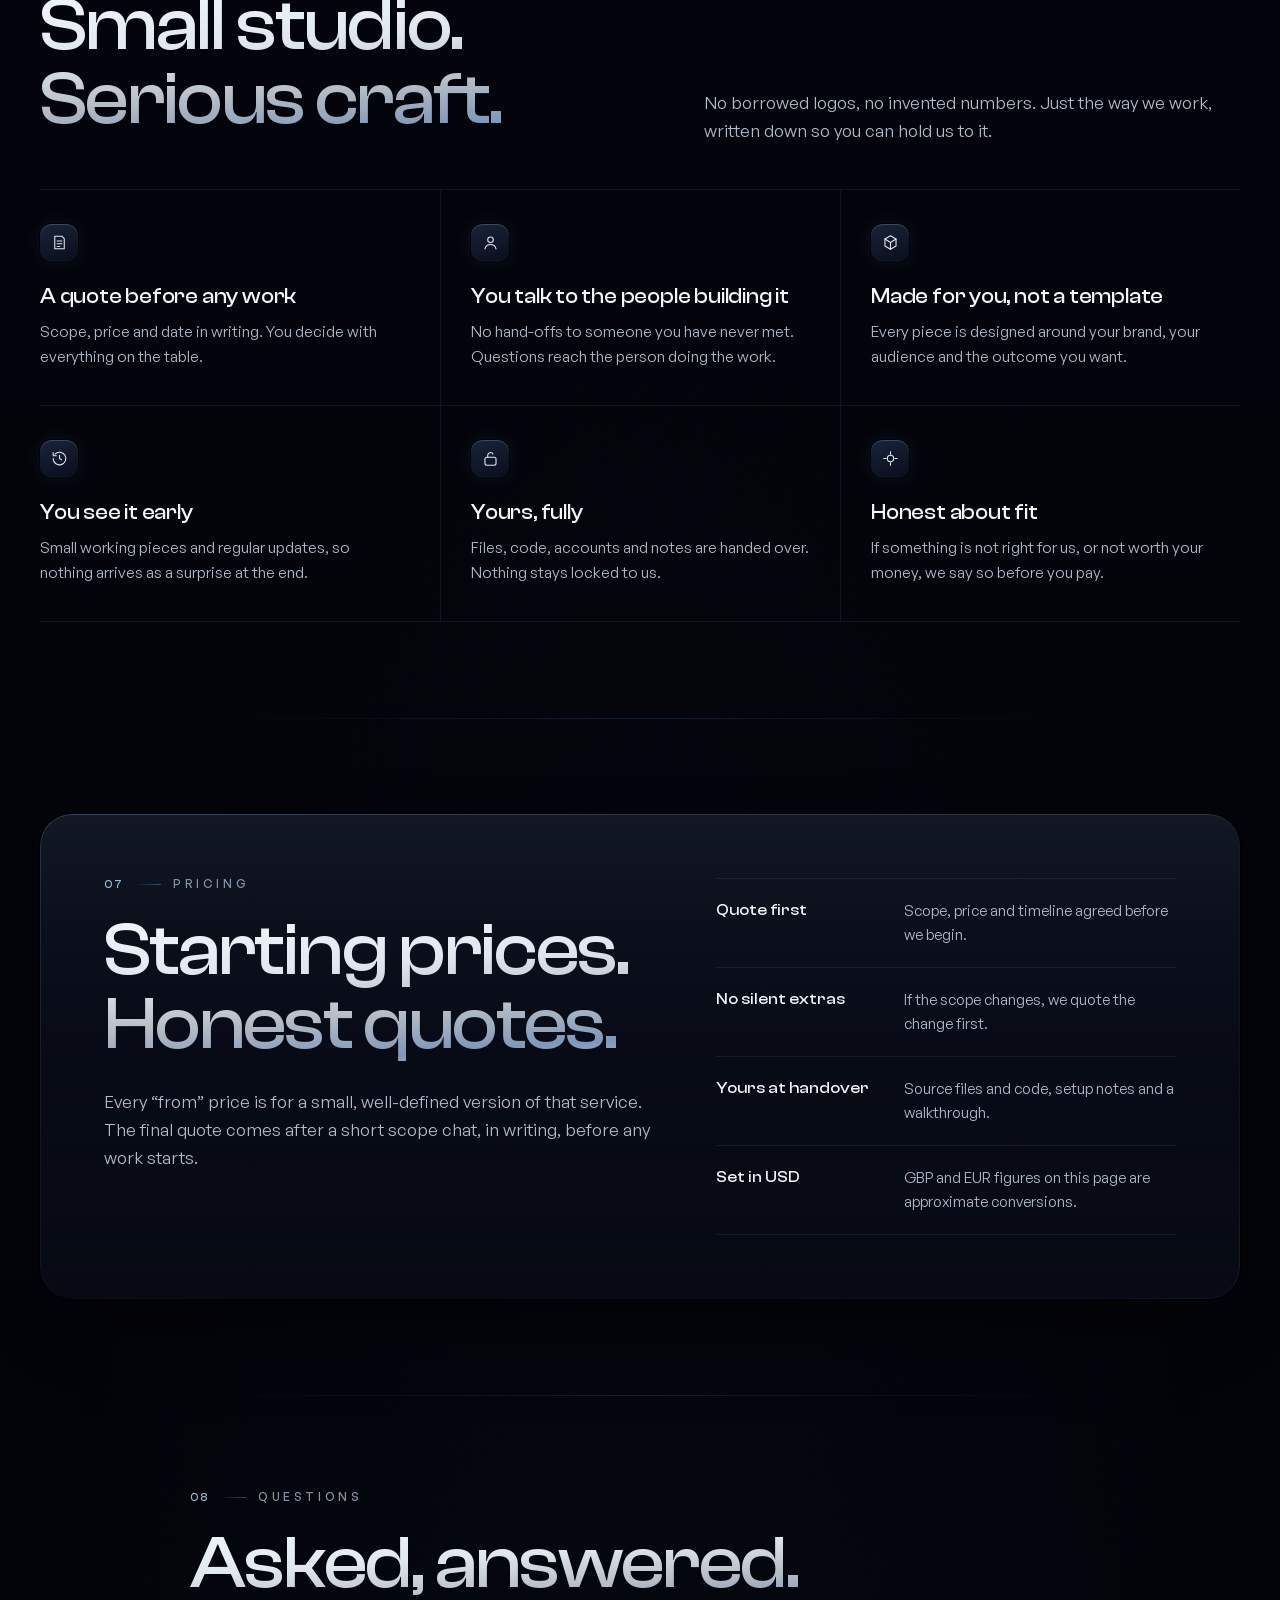
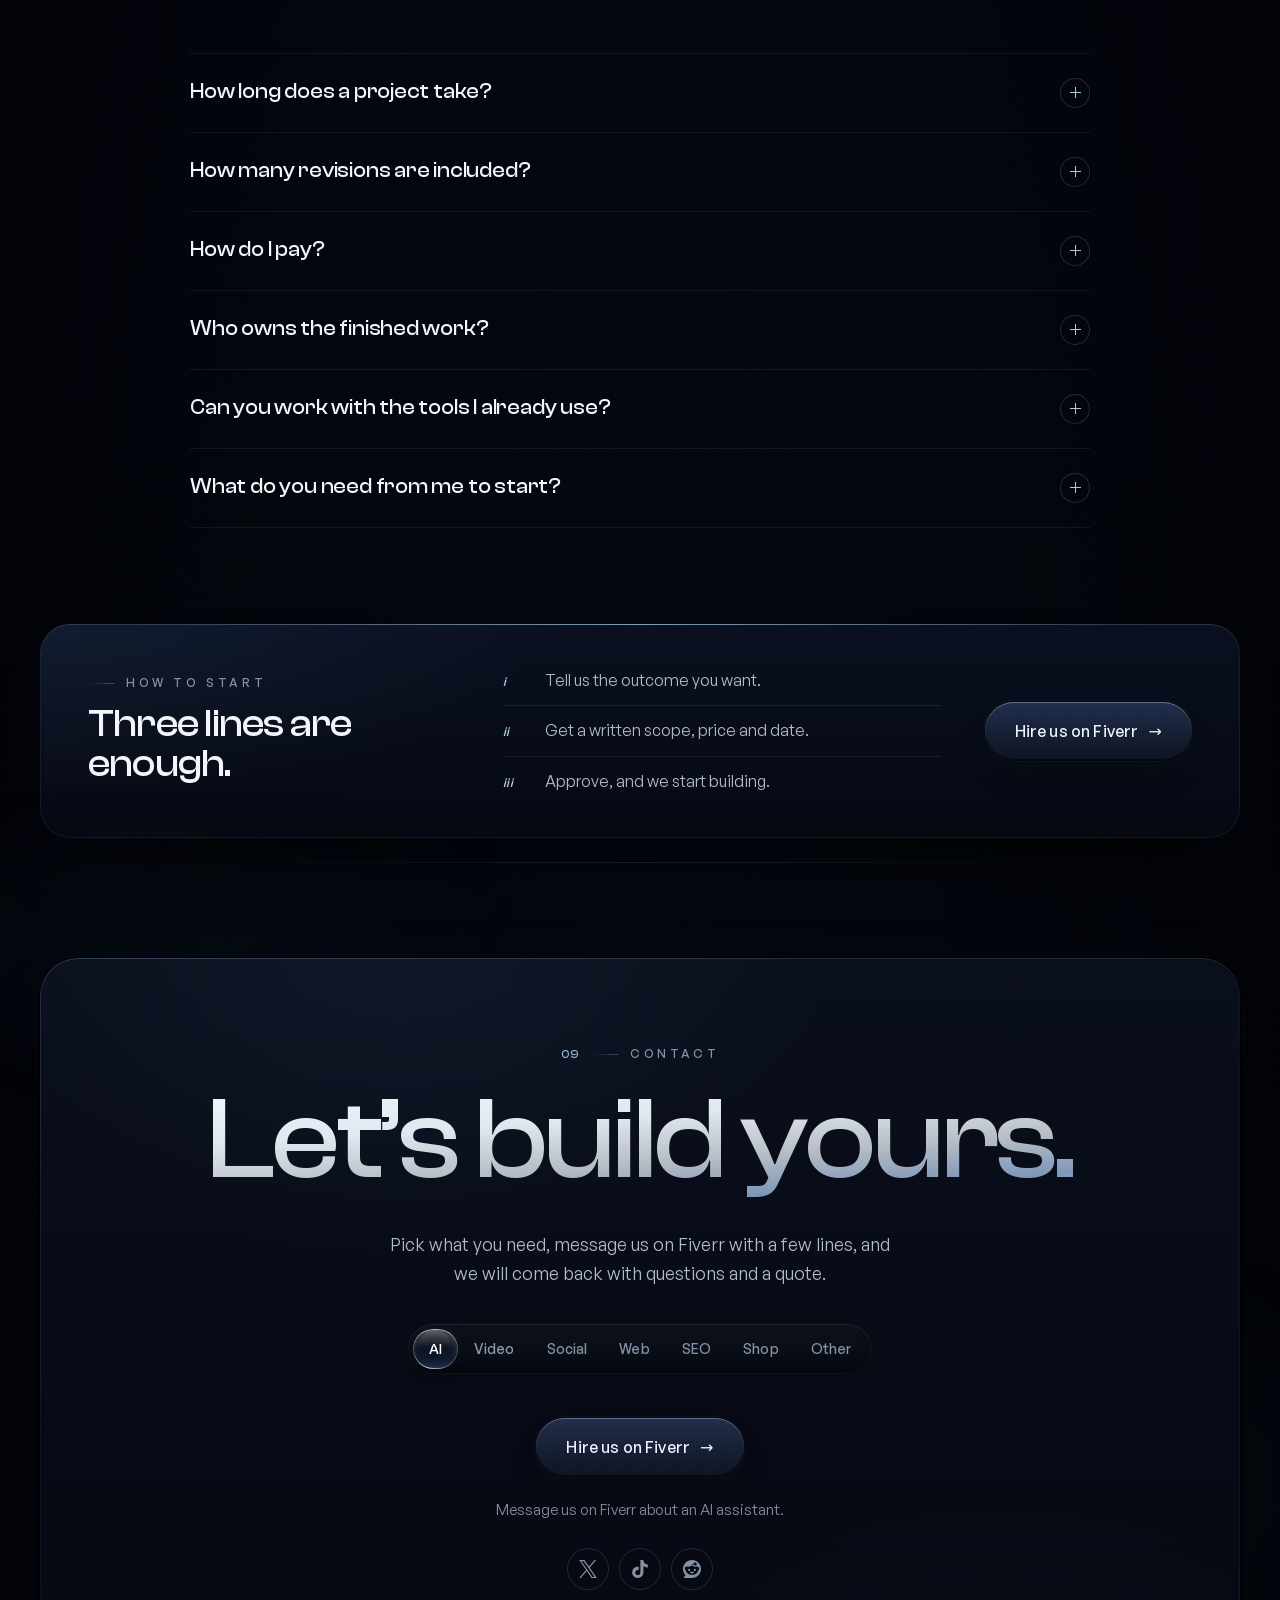
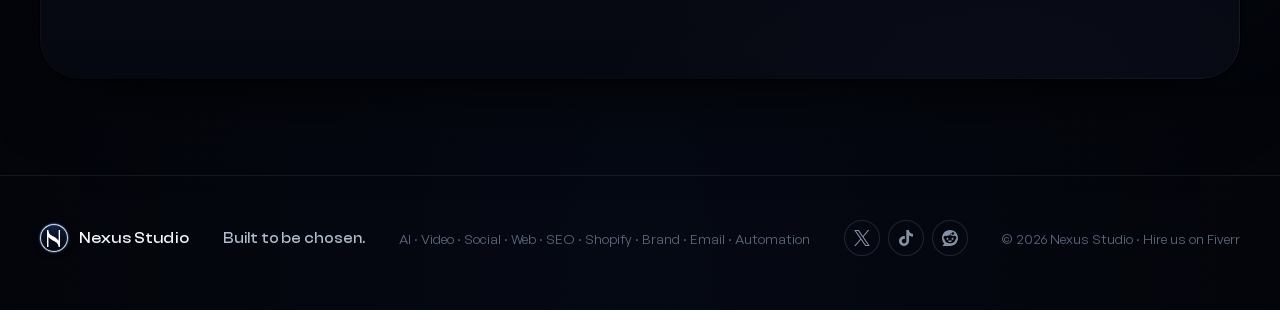
==== commit 7661c444: "v16: reel re-cut with logo-free footage" ====
--- a/index.html
+++ b/index.html
@@ -451,7 +451,7 @@
     <div class="reel-grid">
       <figure class="reel-phone fx-frame" data-reel>
         <div class="reel-screen">
-          <video class="reel-video" muted playsinline loop preload="none" poster="reel-poster.webp?v=15" width="720" height="1280" aria-label="Short-form showreel: concept edits for a café, a gym, a skincare brand, a travel account and a founder story" data-sources='[{"src":"reel-web.mp4?v=15","type":"video/mp4"},{"src":"reel-web.webm?v=15","type":"video/webm"}]'></video>
+          <video class="reel-video" muted playsinline loop preload="none" poster="reel-poster.webp?v=16" width="720" height="1280" aria-label="Short-form showreel: concept edits for a café, a gym, a skincare brand, a travel account and a founder story" data-sources='[{"src":"reel-web.mp4?v=16","type":"video/mp4"},{"src":"reel-web.webm?v=16","type":"video/webm"}]'></video>
           <button class="reel-sound" type="button" aria-pressed="false" aria-label="Turn sound on"><svg viewBox="0 0 24 24" aria-hidden="true"><path class="spk" d="M4 9.5h3.2L12 5.5v13l-4.8-4H4z"/><path class="on" d="M15.5 9a4.2 4.2 0 0 1 0 6M18 6.5a7.8 7.8 0 0 1 0 11"/><path class="off" d="m16 9.5 5 5m0-5-5 5"/></svg><span class="reel-sound-l">Tap for sound</span></button>
           <button class="reel-full" type="button" aria-label="Watch full screen"><svg viewBox="0 0 24 24" aria-hidden="true"><path d="M4 9V4h5M20 9V4h-5M4 15v5h5M20 15v5h-5"/></svg></button>
           <span class="reel-bar" aria-hidden="true"><i></i></span>
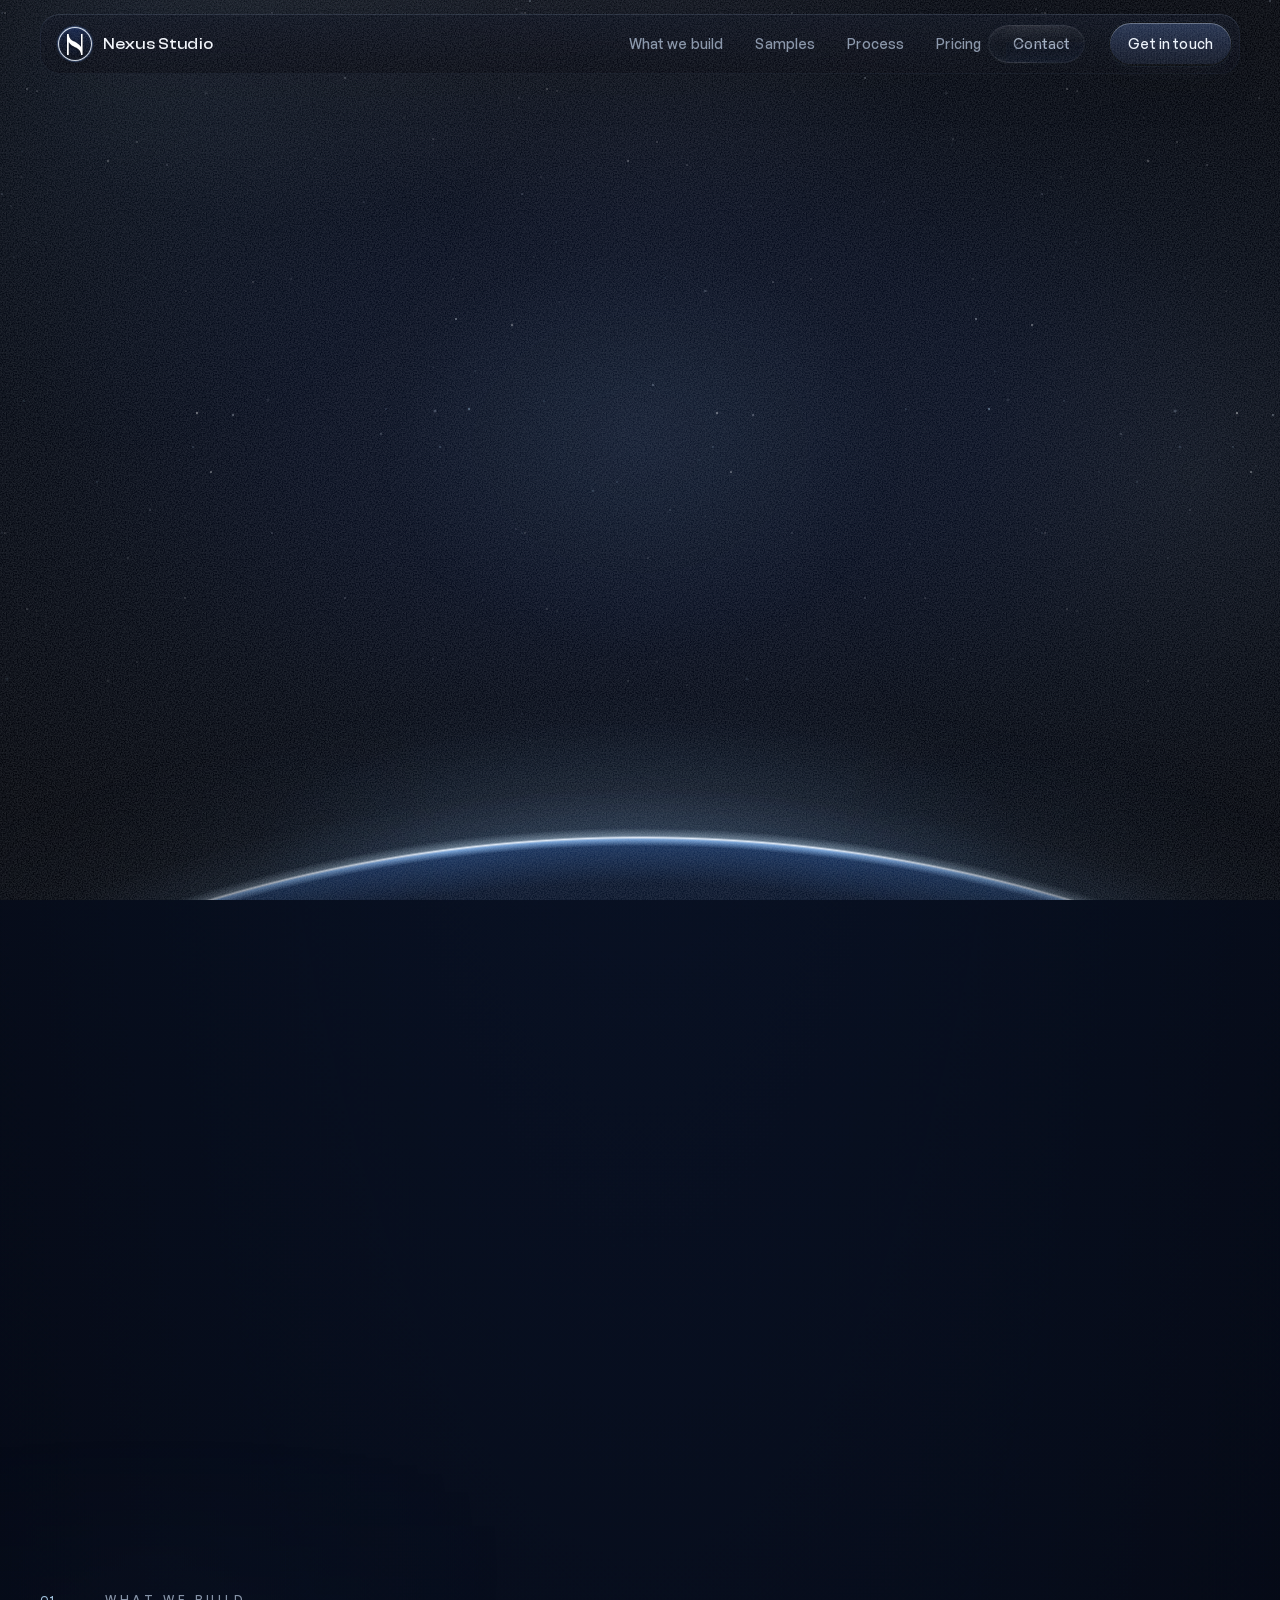
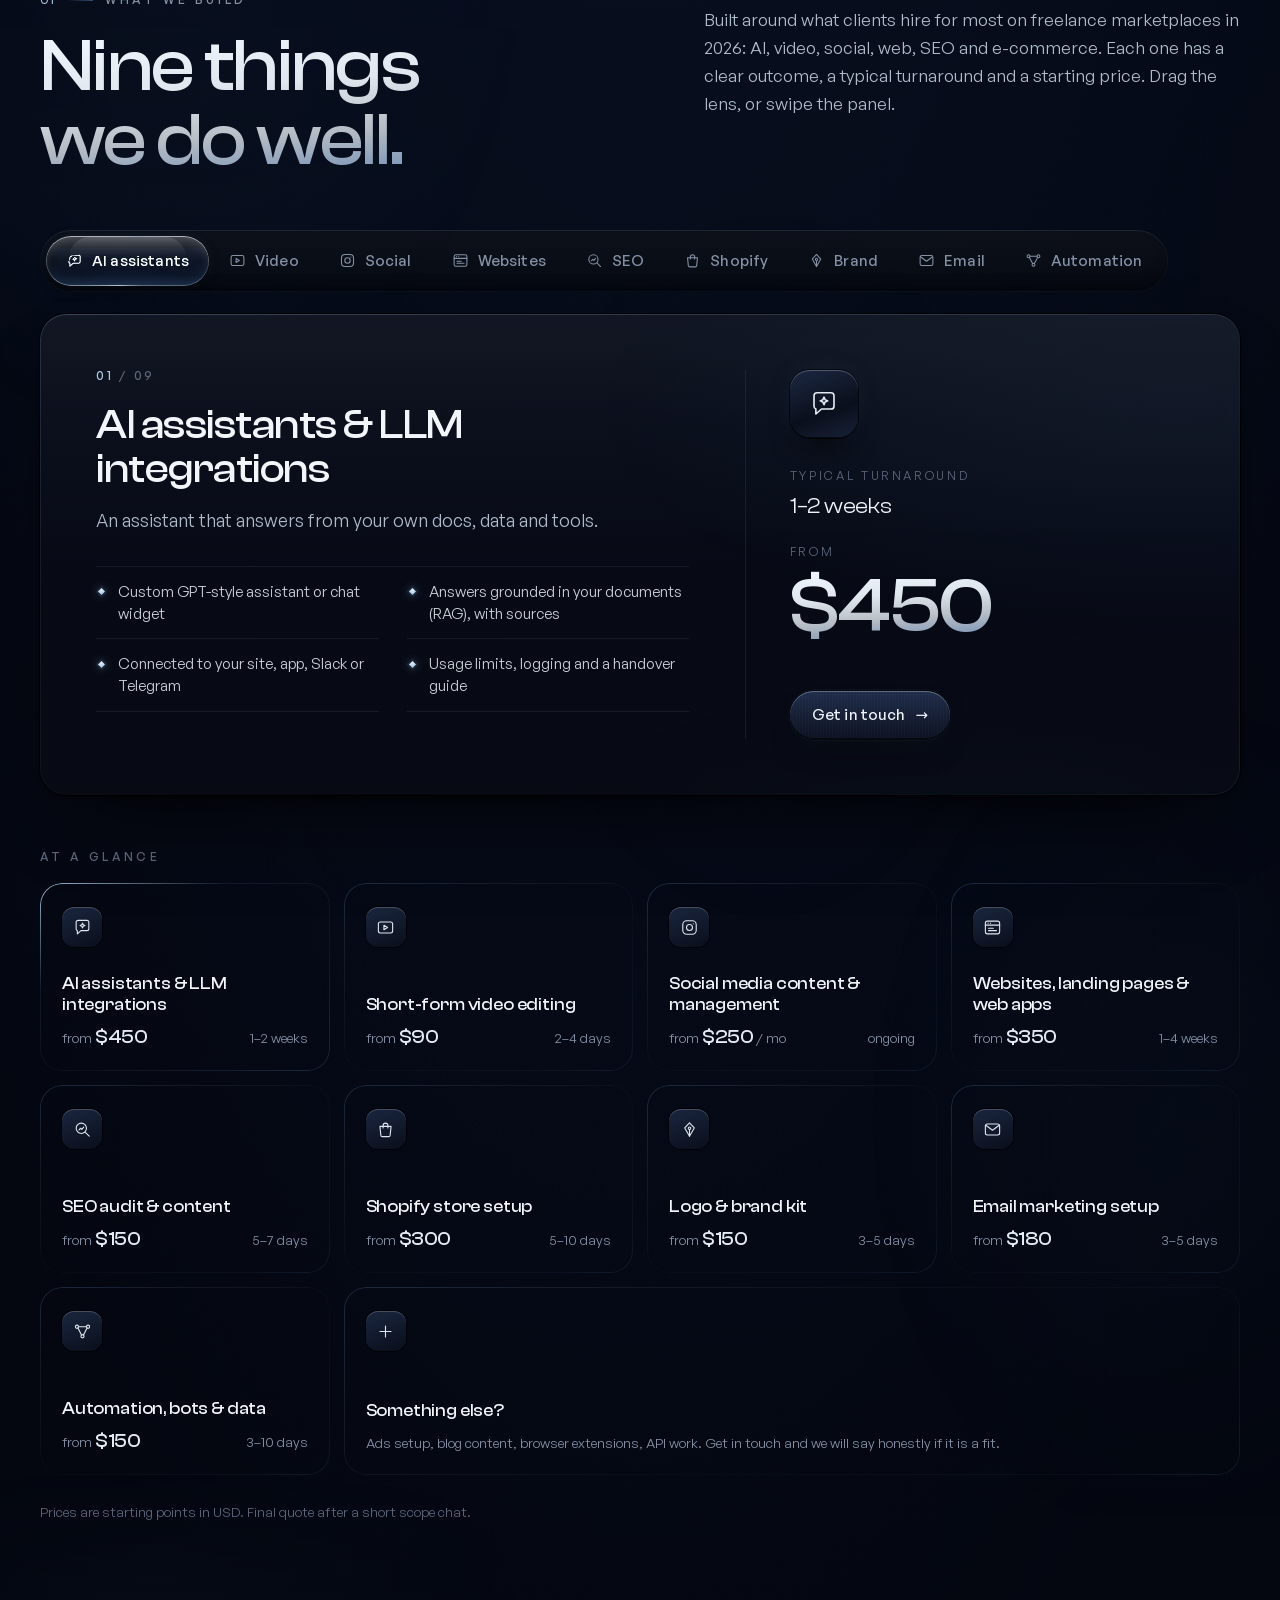
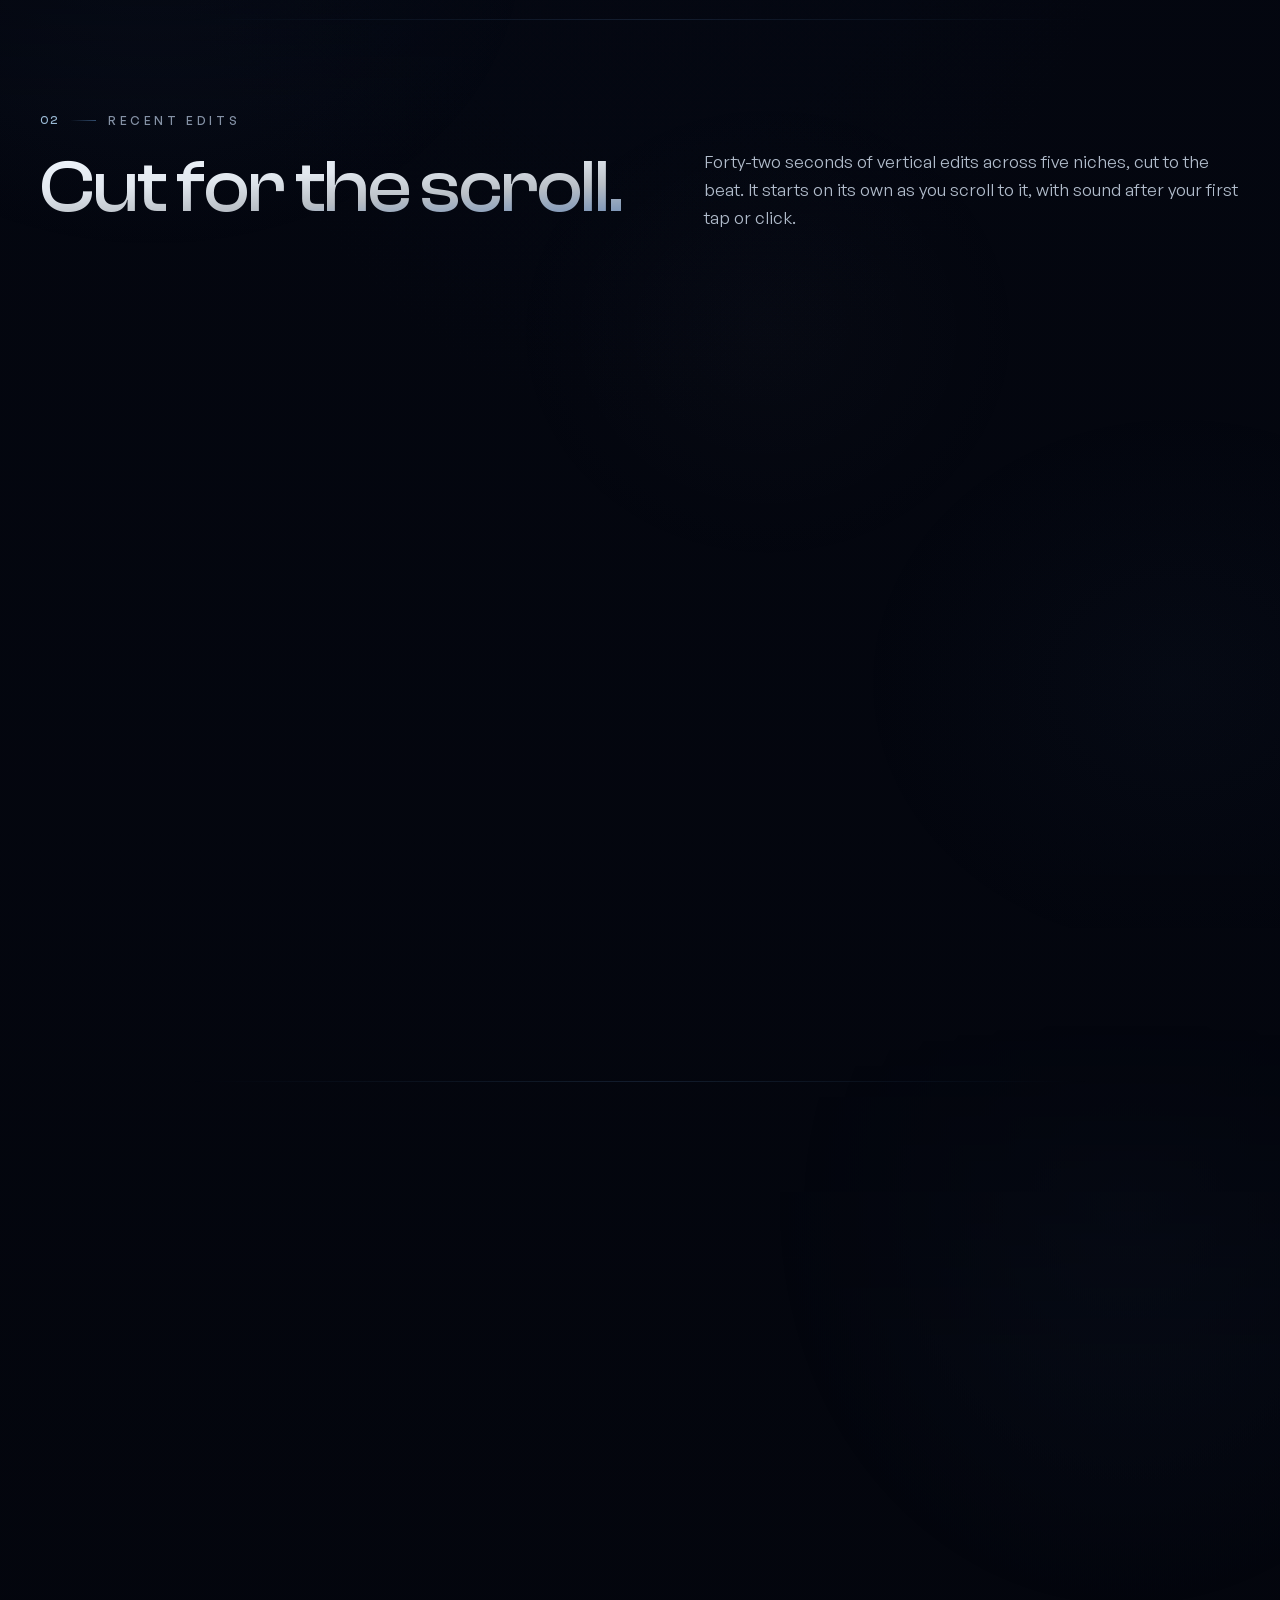
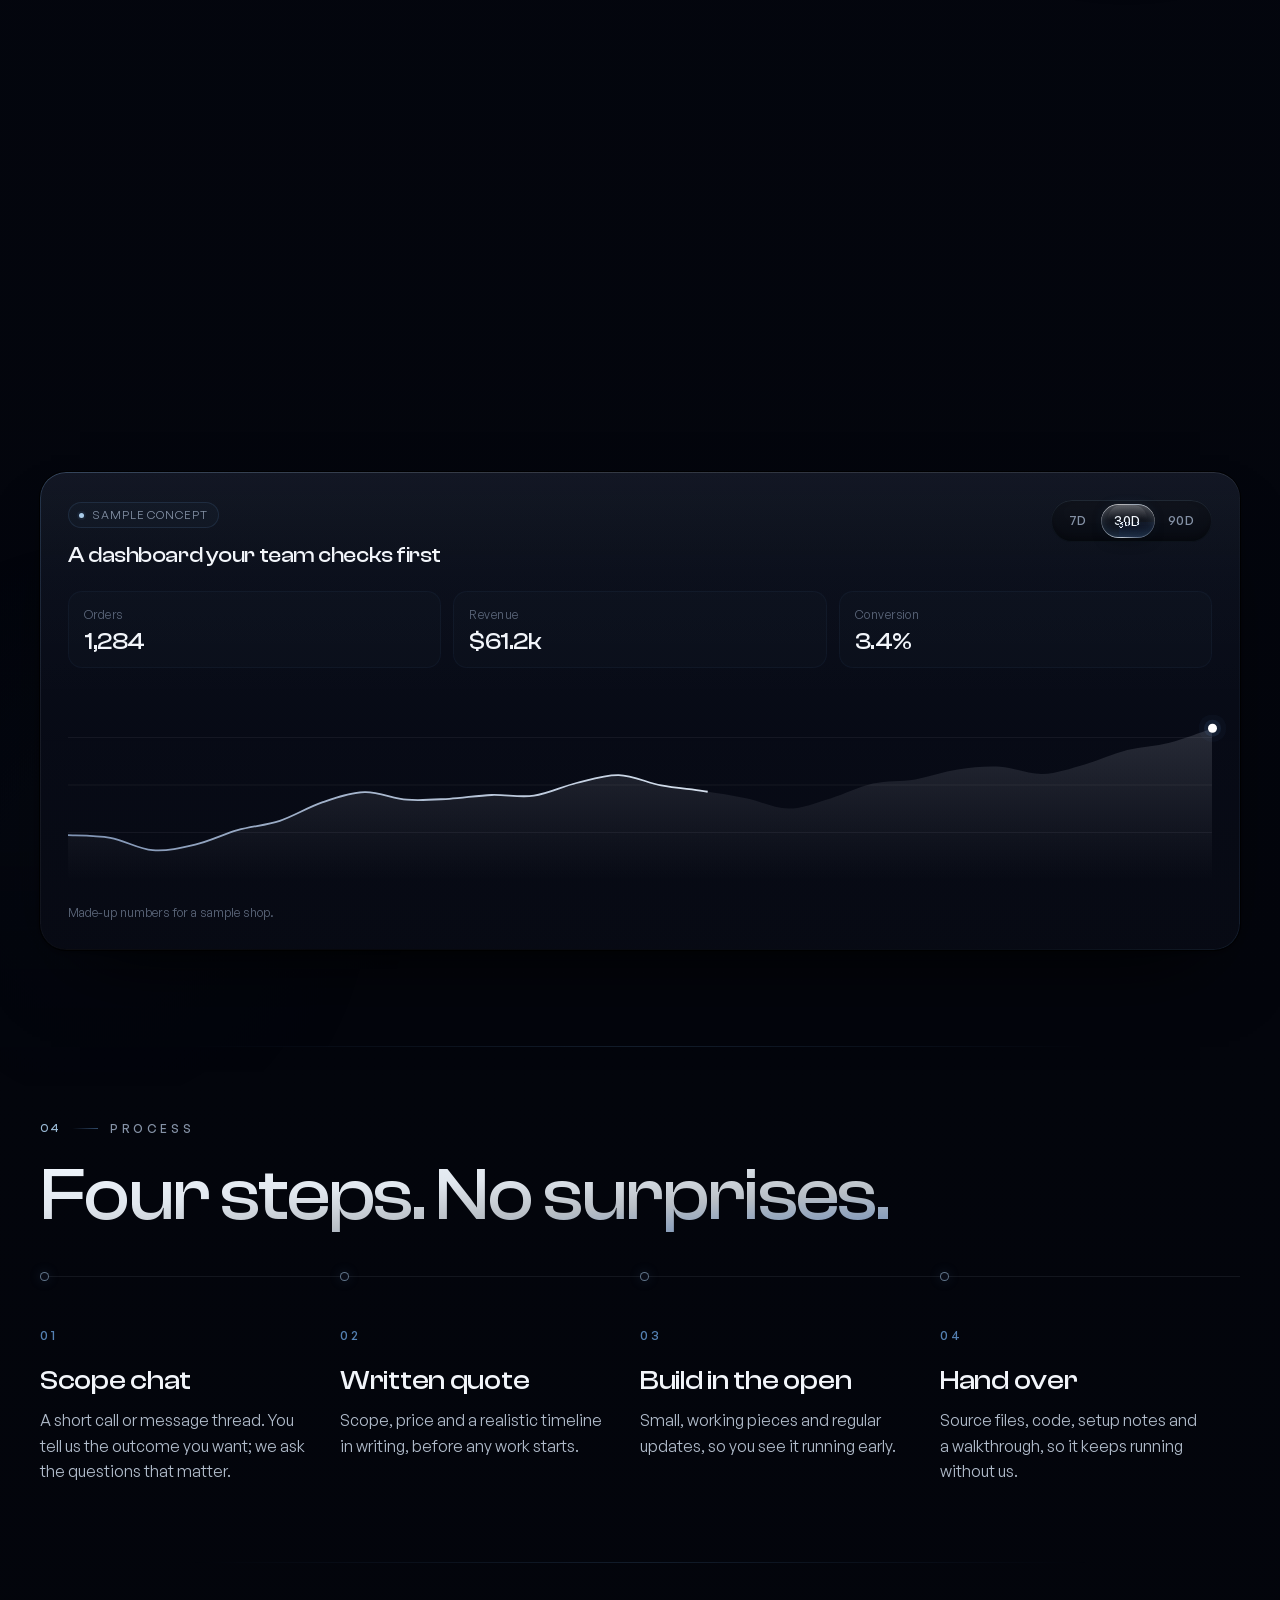
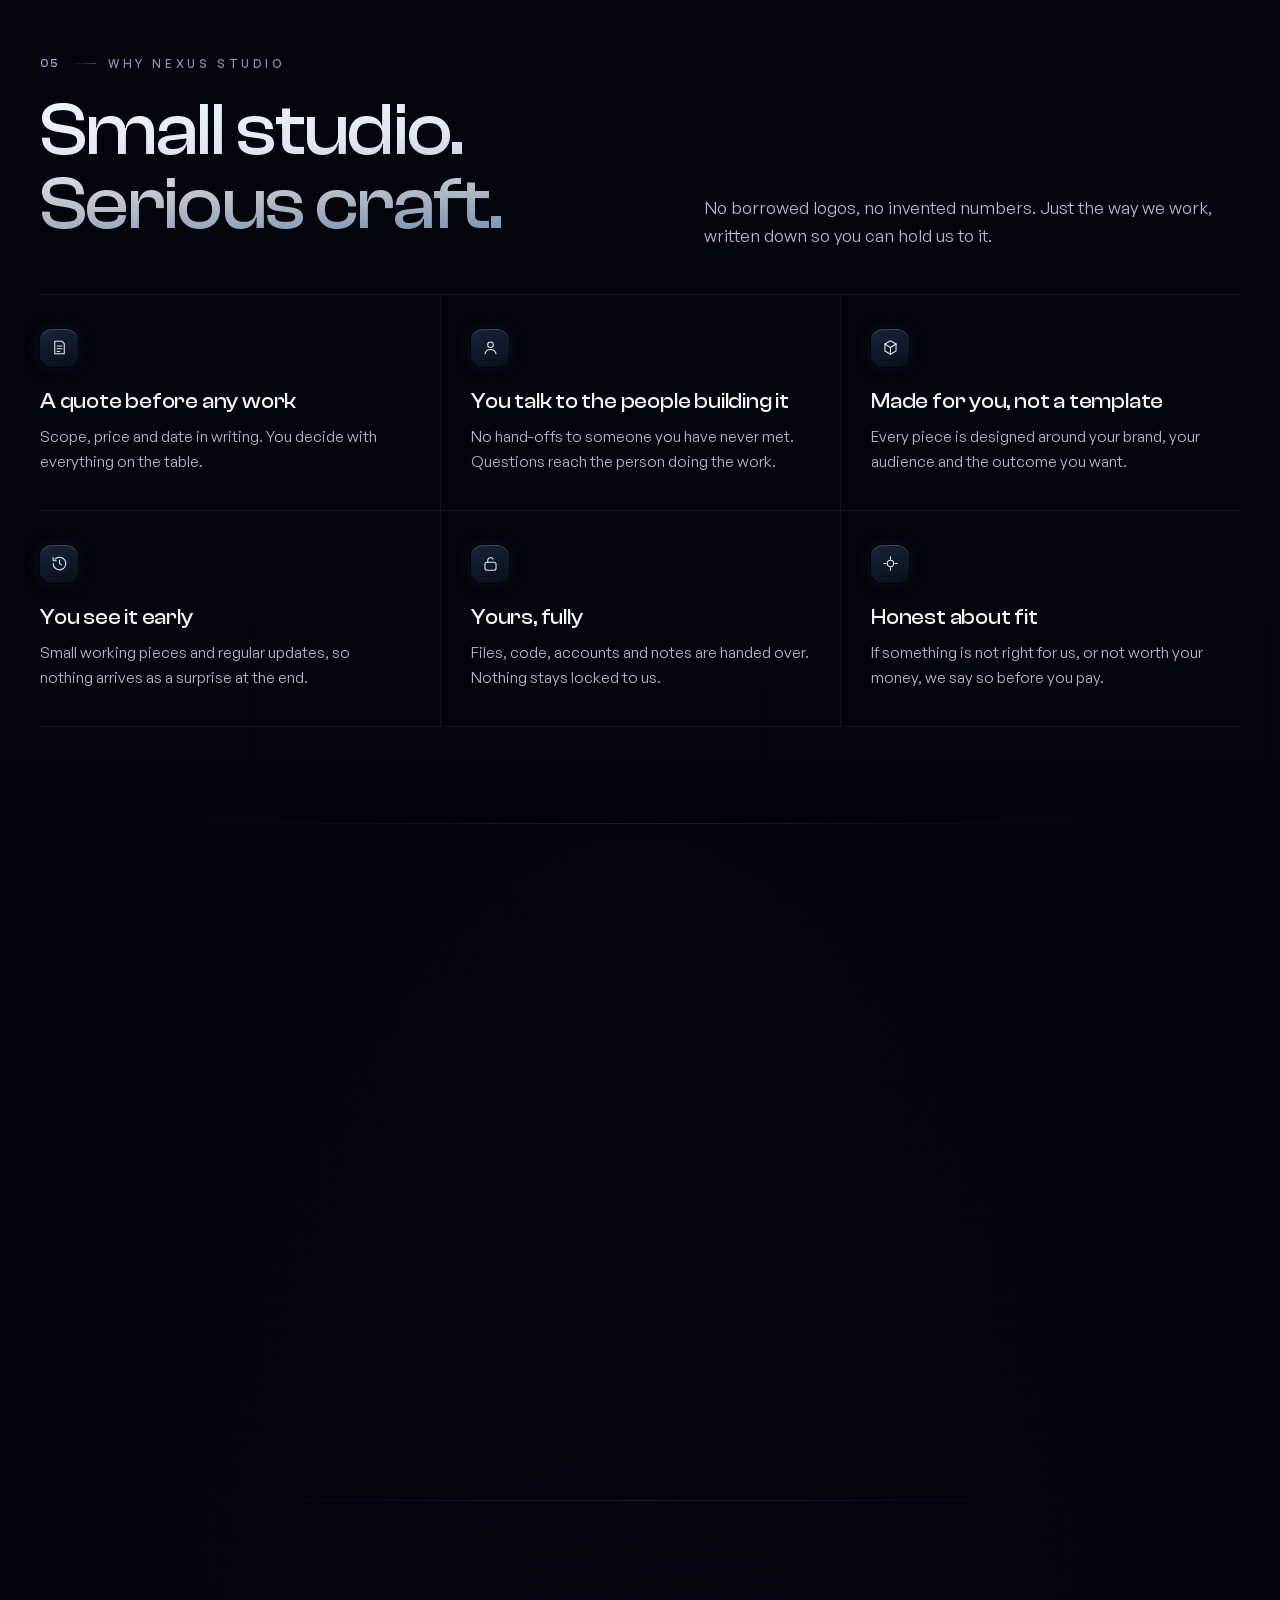
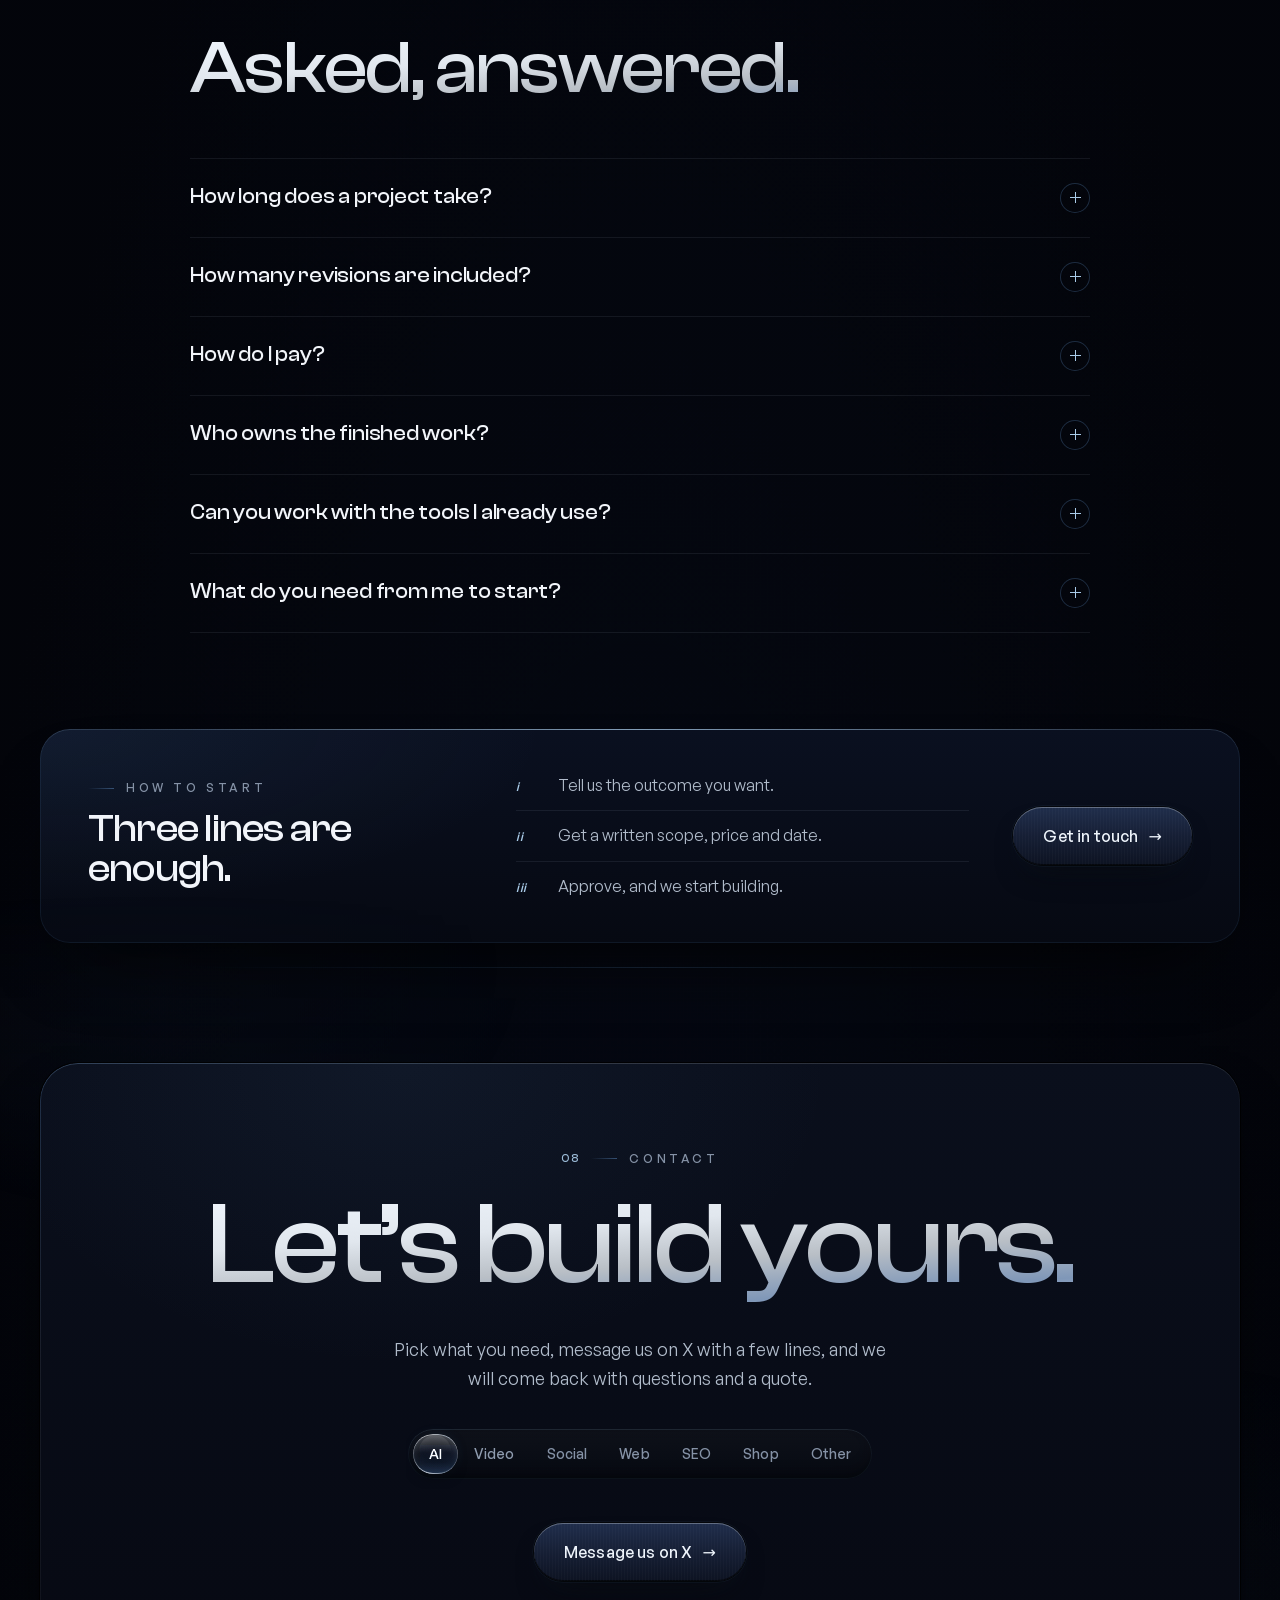
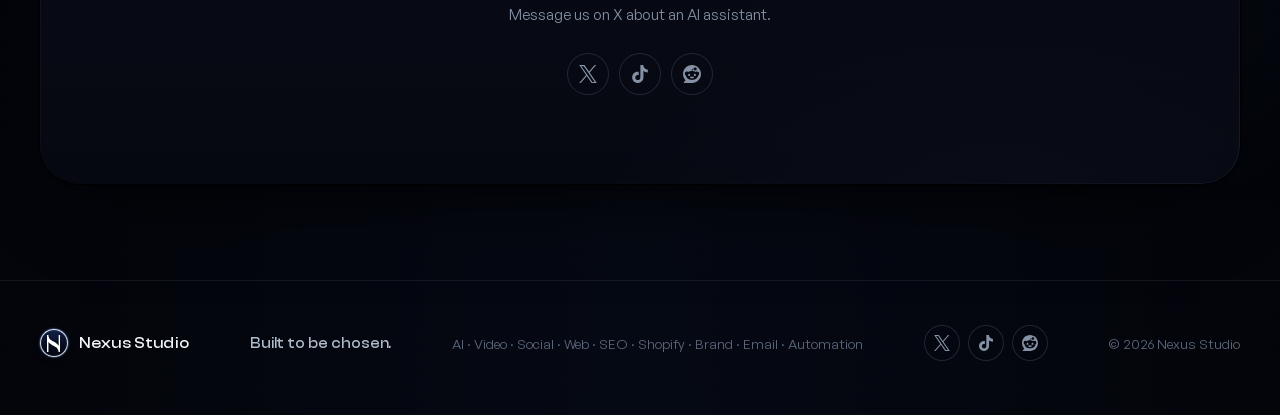
==== commit 832c16ae: "v17: remove concept brands, case studies and Fiverr links" ====
--- a/index.html
+++ b/index.html
@@ -64,18 +64,17 @@
     <div class="lg lg-nav" data-lg="nav" id="nav-links">
       <span class="lg-lens" aria-hidden="true"></span>
       <a class="lg-opt" href="#build"><span>What we build</span></a>
-      <a class="lg-opt" href="#work"><span>Work</span></a>
       <a class="lg-opt" href="#samples"><span>Samples</span></a>
       <a class="lg-opt" href="#process"><span>Process</span></a>
       <a class="lg-opt" href="#pricing"><span>Pricing</span></a>
       <a class="lg-opt" href="#contact"><span>Contact</span></a>
     </div>
-    <a class="btn btn-metal btn-sm nav-cta magnetic" href="https://www.fiverr.com/nexusstudiohq" target="_blank" rel="noopener"><span class="lbl">Hire us on Fiverr</span></a>
+    <a class="btn btn-metal btn-sm nav-cta magnetic" href="#contact"><span class="lbl">Get in touch</span></a>
     <button class="menu-btn" aria-expanded="false" aria-controls="mobile-menu" aria-label="Open menu"><span></span><span></span></button>
   </nav>
   <div class="mobile-menu glass" id="mobile-menu" hidden>
-    <a href="#build">What we build</a><a href="#work">Work</a><a href="#samples">Samples</a><a href="#process">Process</a><a href="#pricing">Pricing</a><a href="#faq">FAQ</a><a href="#contact">Contact</a>
-    <a class="btn btn-metal" href="https://www.fiverr.com/nexusstudiohq" target="_blank" rel="noopener"><span class="lbl">Hire us on Fiverr</span></a>
+    <a href="#build">What we build</a><a href="#samples">Samples</a><a href="#process">Process</a><a href="#pricing">Pricing</a><a href="#faq">FAQ</a><a href="#contact">Contact</a>
+    <a class="btn btn-metal" href="#contact"><span class="lbl">Get in touch</span></a>
   </div>
 </header>
 
@@ -99,7 +98,7 @@
       <h1 class="headline"><span class="hl-line">Every detail,</span> <span class="hl-line">considered.</span></h1>
       <p class="lede">A small studio for AI, video, social, web, SEO, Shopify and brand work. Scoped clearly, priced honestly, made to be chosen.</p>
       <div class="cta-row">
-        <a class="btn btn-metal btn-lg magnetic" href="https://www.fiverr.com/nexusstudiohq" target="_blank" rel="noopener"><span class="lbl">Hire us on Fiverr</span><span class="arrow" aria-hidden="true">→</span></a>
+        <a class="btn btn-metal btn-lg magnetic" href="#contact"><span class="lbl">Get in touch</span><span class="arrow" aria-hidden="true">→</span></a>
         <a class="btn btn-quiet" href="#build">What we build</a>
       </div>
     </div>
@@ -160,7 +159,7 @@
       <div><dt>Typical turnaround</dt><dd>1–2 weeks</dd></div>
       <div><dt>From</dt><dd class="sv-price"><span class="price-val metal-text" data-usd="450">$450</span></dd></div>
     </dl>
-    <a class="btn btn-metal magnetic" href="https://www.fiverr.com/nexusstudiohq" target="_blank" rel="noopener"><span class="lbl">Hire us on Fiverr</span><span class="arrow" aria-hidden="true">→</span></a>
+    <a class="btn btn-metal magnetic" href="#contact"><span class="lbl">Get in touch</span><span class="arrow" aria-hidden="true">→</span></a>
   </aside>
 </article>
 <article class="sv-panel" role="tabpanel" id="panel-video" aria-labelledby="tab-video" data-i="1" hidden>
@@ -176,7 +175,7 @@
       <div><dt>Typical turnaround</dt><dd>2–4 days</dd></div>
       <div><dt>From</dt><dd class="sv-price"><span class="price-val metal-text" data-usd="90">$90</span></dd></div>
     </dl>
-    <a class="btn btn-metal magnetic" href="https://www.fiverr.com/nexusstudiohq" target="_blank" rel="noopener"><span class="lbl">Hire us on Fiverr</span><span class="arrow" aria-hidden="true">→</span></a>
+    <a class="btn btn-metal magnetic" href="#contact"><span class="lbl">Get in touch</span><span class="arrow" aria-hidden="true">→</span></a>
   </aside>
 </article>
 <article class="sv-panel" role="tabpanel" id="panel-social" aria-labelledby="tab-social" data-i="2" hidden>
@@ -192,7 +191,7 @@
       <div><dt>Typical turnaround</dt><dd>Monthly, starts in 5–7 days</dd></div>
       <div><dt>From</dt><dd class="sv-price"><span class="price-val metal-text" data-usd="250">$250</span></dd></div>
     </dl>
-    <a class="btn btn-metal magnetic" href="https://www.fiverr.com/nexusstudiohq" target="_blank" rel="noopener"><span class="lbl">Hire us on Fiverr</span><span class="arrow" aria-hidden="true">→</span></a>
+    <a class="btn btn-metal magnetic" href="#contact"><span class="lbl">Get in touch</span><span class="arrow" aria-hidden="true">→</span></a>
   </aside>
 </article>
 <article class="sv-panel" role="tabpanel" id="panel-web" aria-labelledby="tab-web" data-i="3" hidden>
@@ -208,7 +207,7 @@
       <div><dt>Typical turnaround</dt><dd>1–4 weeks</dd></div>
       <div><dt>From</dt><dd class="sv-price"><span class="price-val metal-text" data-usd="350">$350</span></dd></div>
     </dl>
-    <a class="btn btn-metal magnetic" href="https://www.fiverr.com/nexusstudiohq" target="_blank" rel="noopener"><span class="lbl">Hire us on Fiverr</span><span class="arrow" aria-hidden="true">→</span></a>
+    <a class="btn btn-metal magnetic" href="#contact"><span class="lbl">Get in touch</span><span class="arrow" aria-hidden="true">→</span></a>
   </aside>
 </article>
 <article class="sv-panel" role="tabpanel" id="panel-seo" aria-labelledby="tab-seo" data-i="4" hidden>
@@ -224,7 +223,7 @@
       <div><dt>Typical turnaround</dt><dd>5–7 days</dd></div>
       <div><dt>From</dt><dd class="sv-price"><span class="price-val metal-text" data-usd="150">$150</span></dd></div>
     </dl>
-    <a class="btn btn-metal magnetic" href="https://www.fiverr.com/nexusstudiohq" target="_blank" rel="noopener"><span class="lbl">Hire us on Fiverr</span><span class="arrow" aria-hidden="true">→</span></a>
+    <a class="btn btn-metal magnetic" href="#contact"><span class="lbl">Get in touch</span><span class="arrow" aria-hidden="true">→</span></a>
   </aside>
 </article>
 <article class="sv-panel" role="tabpanel" id="panel-shop" aria-labelledby="tab-shop" data-i="5" hidden>
@@ -240,7 +239,7 @@
       <div><dt>Typical turnaround</dt><dd>5–10 days</dd></div>
       <div><dt>From</dt><dd class="sv-price"><span class="price-val metal-text" data-usd="300">$300</span></dd></div>
     </dl>
-    <a class="btn btn-metal magnetic" href="https://www.fiverr.com/nexusstudiohq" target="_blank" rel="noopener"><span class="lbl">Hire us on Fiverr</span><span class="arrow" aria-hidden="true">→</span></a>
+    <a class="btn btn-metal magnetic" href="#contact"><span class="lbl">Get in touch</span><span class="arrow" aria-hidden="true">→</span></a>
   </aside>
 </article>
 <article class="sv-panel" role="tabpanel" id="panel-brand" aria-labelledby="tab-brand" data-i="6" hidden>
@@ -256,7 +255,7 @@
       <div><dt>Typical turnaround</dt><dd>3–5 days</dd></div>
       <div><dt>From</dt><dd class="sv-price"><span class="price-val metal-text" data-usd="150">$150</span></dd></div>
     </dl>
-    <a class="btn btn-metal magnetic" href="https://www.fiverr.com/nexusstudiohq" target="_blank" rel="noopener"><span class="lbl">Hire us on Fiverr</span><span class="arrow" aria-hidden="true">→</span></a>
+    <a class="btn btn-metal magnetic" href="#contact"><span class="lbl">Get in touch</span><span class="arrow" aria-hidden="true">→</span></a>
   </aside>
 </article>
 <article class="sv-panel" role="tabpanel" id="panel-email" aria-labelledby="tab-email" data-i="7" hidden>
@@ -272,7 +271,7 @@
       <div><dt>Typical turnaround</dt><dd>3–5 days</dd></div>
       <div><dt>From</dt><dd class="sv-price"><span class="price-val metal-text" data-usd="180">$180</span></dd></div>
     </dl>
-    <a class="btn btn-metal magnetic" href="https://www.fiverr.com/nexusstudiohq" target="_blank" rel="noopener"><span class="lbl">Hire us on Fiverr</span><span class="arrow" aria-hidden="true">→</span></a>
+    <a class="btn btn-metal magnetic" href="#contact"><span class="lbl">Get in touch</span><span class="arrow" aria-hidden="true">→</span></a>
   </aside>
 </article>
 <article class="sv-panel" role="tabpanel" id="panel-auto" aria-labelledby="tab-auto" data-i="8" hidden>
@@ -288,7 +287,7 @@
       <div><dt>Typical turnaround</dt><dd>3–10 days</dd></div>
       <div><dt>From</dt><dd class="sv-price"><span class="price-val metal-text" data-usd="150">$150</span></dd></div>
     </dl>
-    <a class="btn btn-metal magnetic" href="https://www.fiverr.com/nexusstudiohq" target="_blank" rel="noopener"><span class="lbl">Hire us on Fiverr</span><span class="arrow" aria-hidden="true">→</span></a>
+    <a class="btn btn-metal magnetic" href="#contact"><span class="lbl">Get in touch</span><span class="arrow" aria-hidden="true">→</span></a>
   </aside>
 </article>
       </div>
@@ -341,97 +340,13 @@
   <span class="gl-name">Automation, bots &amp; data</span>
   <span class="gl-meta"><span class="gl-from">from <b class="price-val" data-usd="150">$150</b></span><span class="gl-time">3–10 days</span></span>
 </button>
-<a class="gl-card glass sheen fx-frame gl-other" href="https://www.fiverr.com/nexusstudiohq" target="_blank" rel="noopener">
+<a class="gl-card glass sheen fx-frame gl-other" href="#contact">
   <span class="gl-ico"><svg class="ico" viewBox="0 0 24 24" aria-hidden="true"><path d="M12 5v14M5 12h14"/></svg></span>
   <span class="gl-name">Something else?</span>
-  <span class="gl-note">Ads setup, blog content, browser extensions, API work. Message us on Fiverr and we will say honestly if it is a fit.</span>
+  <span class="gl-note">Ads setup, blog content, browser extensions, API work. Get in touch and we will say honestly if it is a fit.</span>
 </a>
     </div>
     <p class="fine reveal" id="cur-note">Prices are starting points in USD. Final quote after a short scope chat.</p>
-  </div>
-</section>
-
-<!-- SELECTED WORK: concept pieces -->
-<section class="section" id="work">
-  <div class="container">
-    <header class="sec-head split">
-      <div>
-        <p class="label reveal"><span class="ln">02</span>Selected work</p>
-        <h2 class="h2 metal-text fx-text sweepable">Nine briefs.<br>One standard.</h2>
-      </div>
-      <div class="sec-aside">
-        <p class="sec-copy reveal">Concept pieces showing our style and range, one for each service. Open any piece for its one-page case study.</p>
-      </div>
-    </header>
-    <div class="work-wrap reveal">
-      <div class="work-grid" id="work-grid">
-<button class="wk-card glass fx-frame" type="button" data-i="0" data-cs="cs-01-velmora.webp?v=10" data-brand="Velmora Architects" data-svc="Website design" data-alt="Concept website for an architecture practice, shown on a laptop and a phone. One-page case study." aria-haspopup="dialog" aria-label="Velmora Architects, Website design concept. Open the case study">
-  <span class="wk-media"><img src="work-01-velmora.webp?v=10" width="900" height="541" loading="lazy" decoding="async" alt="Concept website for an architecture practice, shown on a laptop and a phone"></span>
-  <span class="wk-meta">
-    <span class="wk-row"><span class="wk-svc"><span class="wk-n">01</span>Website design</span><span class="wk-tag">Concept work</span></span>
-    <span class="wk-row"><span class="wk-brand">Velmora Architects</span><span class="wk-go" aria-hidden="true"><svg viewBox="0 0 16 16"><path d="M5 11 11 5M6.5 5H11v4.5"/></svg></span></span>
-  </span>
-</button>
-<button class="wk-card glass fx-frame" type="button" data-i="1" data-cs="cs-02-mossgrove.webp?v=10" data-brand="Mossgrove Tea Co." data-svc="Shopify store" data-alt="Concept Shopify storefront for a tea brand. One-page case study." aria-haspopup="dialog" aria-label="Mossgrove Tea Co., Shopify store concept. Open the case study">
-  <span class="wk-media"><img src="work-02-mossgrove.webp?v=10" width="900" height="541" loading="lazy" decoding="async" alt="Concept Shopify storefront for a tea brand"></span>
-  <span class="wk-meta">
-    <span class="wk-row"><span class="wk-svc"><span class="wk-n">02</span>Shopify store</span><span class="wk-tag">Concept work</span></span>
-    <span class="wk-row"><span class="wk-brand">Mossgrove Tea Co.</span><span class="wk-go" aria-hidden="true"><svg viewBox="0 0 16 16"><path d="M5 11 11 5M6.5 5H11v4.5"/></svg></span></span>
-  </span>
-</button>
-<button class="wk-card glass fx-frame" type="button" data-i="2" data-cs="cs-03-quillon.webp?v=10" data-brand="Quillon Outdoor" data-svc="AI assistant" data-alt="Concept AI shopping assistant for an outdoor gear brand. One-page case study." aria-haspopup="dialog" aria-label="Quillon Outdoor, AI assistant concept. Open the case study">
-  <span class="wk-media"><img src="work-03-quillon.webp?v=10" width="900" height="541" loading="lazy" decoding="async" alt="Concept AI shopping assistant for an outdoor gear brand"></span>
-  <span class="wk-meta">
-    <span class="wk-row"><span class="wk-svc"><span class="wk-n">03</span>AI assistant</span><span class="wk-tag">Concept work</span></span>
-    <span class="wk-row"><span class="wk-brand">Quillon Outdoor</span><span class="wk-go" aria-hidden="true"><svg viewBox="0 0 16 16"><path d="M5 11 11 5M6.5 5H11v4.5"/></svg></span></span>
-  </span>
-</button>
-<button class="wk-card glass fx-frame" type="button" data-i="3" data-cs="cs-04-tidelight.webp?v=10" data-brand="Tidelight Fitness" data-svc="Short-form video" data-alt="Concept short-form video edits for a fitness studio. One-page case study." aria-haspopup="dialog" aria-label="Tidelight Fitness, Short-form video concept. Open the case study">
-  <span class="wk-media"><img src="work-04-tidelight.webp?v=10" width="900" height="541" loading="lazy" decoding="async" alt="Concept short-form video edits for a fitness studio"></span>
-  <span class="wk-meta">
-    <span class="wk-row"><span class="wk-svc"><span class="wk-n">04</span>Short-form video</span><span class="wk-tag">Concept work</span></span>
-    <span class="wk-row"><span class="wk-brand">Tidelight Fitness</span><span class="wk-go" aria-hidden="true"><svg viewBox="0 0 16 16"><path d="M5 11 11 5M6.5 5H11v4.5"/></svg></span></span>
-  </span>
-</button>
-<button class="wk-card glass fx-frame" type="button" data-i="4" data-cs="cs-05-ferrowen.webp?v=10" data-brand="Ferrowen Coffee Roasters" data-svc="Logo &amp; brand identity" data-alt="Concept logo and brand identity for a coffee roaster. One-page case study." aria-haspopup="dialog" aria-label="Ferrowen Coffee Roasters, Logo and brand identity concept. Open the case study">
-  <span class="wk-media"><img src="work-05-ferrowen.webp?v=10" width="900" height="541" loading="lazy" decoding="async" alt="Concept logo and brand identity for a coffee roaster"></span>
-  <span class="wk-meta">
-    <span class="wk-row"><span class="wk-svc"><span class="wk-n">05</span>Logo &amp; brand identity</span><span class="wk-tag">Concept work</span></span>
-    <span class="wk-row"><span class="wk-brand">Ferrowen Coffee Roasters</span><span class="wk-go" aria-hidden="true"><svg viewBox="0 0 16 16"><path d="M5 11 11 5M6.5 5H11v4.5"/></svg></span></span>
-  </span>
-</button>
-<button class="wk-card glass fx-frame" type="button" data-i="5" data-cs="cs-06-northbeck.webp?v=10" data-brand="Northbeck Plumbing &amp; Heating" data-svc="SEO &amp; local search" data-alt="Concept local SEO audit for a plumbing business, with example data. One-page case study." aria-haspopup="dialog" aria-label="Northbeck Plumbing &amp; Heating, SEO and local search concept. Open the case study">
-  <span class="wk-media"><img src="work-06-northbeck.webp?v=10" width="900" height="541" loading="lazy" decoding="async" alt="Concept local SEO audit for a plumbing business, with example data"></span>
-  <span class="wk-meta">
-    <span class="wk-row"><span class="wk-svc"><span class="wk-n">06</span>SEO &amp; local search</span><span class="wk-tag">Concept work</span></span>
-    <span class="wk-row"><span class="wk-brand">Northbeck Plumbing &amp; Heating</span><span class="wk-go" aria-hidden="true"><svg viewBox="0 0 16 16"><path d="M5 11 11 5M6.5 5H11v4.5"/></svg></span></span>
-  </span>
-</button>
-<button class="wk-card glass fx-frame" type="button" data-i="6" data-cs="cs-07-saffrea.webp?v=10" data-brand="Saffrea Kitchen" data-svc="Social media content" data-alt="Concept social media posts for a restaurant. One-page case study." aria-haspopup="dialog" aria-label="Saffrea Kitchen, Social media content concept. Open the case study">
-  <span class="wk-media"><img src="work-07-saffrea.webp?v=10" width="900" height="541" loading="lazy" decoding="async" alt="Concept social media posts for a restaurant"></span>
-  <span class="wk-meta">
-    <span class="wk-row"><span class="wk-svc"><span class="wk-n">07</span>Social media content</span><span class="wk-tag">Concept work</span></span>
-    <span class="wk-row"><span class="wk-brand">Saffrea Kitchen</span><span class="wk-go" aria-hidden="true"><svg viewBox="0 0 16 16"><path d="M5 11 11 5M6.5 5H11v4.5"/></svg></span></span>
-  </span>
-</button>
-<button class="wk-card glass fx-frame" type="button" data-i="7" data-cs="cs-08-lunaire.webp?v=10" data-brand="Lunaire Candles" data-svc="Email marketing" data-alt="Concept email campaign for a candle brand. One-page case study." aria-haspopup="dialog" aria-label="Lunaire Candles, Email marketing concept. Open the case study">
-  <span class="wk-media"><img src="work-08-lunaire.webp?v=10" width="900" height="541" loading="lazy" decoding="async" alt="Concept email campaign for a candle brand"></span>
-  <span class="wk-meta">
-    <span class="wk-row"><span class="wk-svc"><span class="wk-n">08</span>Email marketing</span><span class="wk-tag">Concept work</span></span>
-    <span class="wk-row"><span class="wk-brand">Lunaire Candles</span><span class="wk-go" aria-hidden="true"><svg viewBox="0 0 16 16"><path d="M5 11 11 5M6.5 5H11v4.5"/></svg></span></span>
-  </span>
-</button>
-<button class="wk-card glass fx-frame" type="button" data-i="8" data-cs="cs-09-calderfinch.webp?v=10" data-brand="Calder &amp; Finch Interiors" data-svc="Workflow automation" data-alt="Concept enquiry automation workflow for an interiors studio. One-page case study." aria-haspopup="dialog" aria-label="Calder &amp; Finch Interiors, Workflow automation concept. Open the case study">
-  <span class="wk-media"><img src="work-09-calderfinch.webp?v=10" width="900" height="541" loading="lazy" decoding="async" alt="Concept enquiry automation workflow for an interiors studio"></span>
-  <span class="wk-meta">
-    <span class="wk-row"><span class="wk-svc"><span class="wk-n">09</span>Workflow automation</span><span class="wk-tag">Concept work</span></span>
-    <span class="wk-row"><span class="wk-brand">Calder &amp; Finch Interiors</span><span class="wk-go" aria-hidden="true"><svg viewBox="0 0 16 16"><path d="M5 11 11 5M6.5 5H11v4.5"/></svg></span></span>
-  </span>
-</button>
-      </div>
-      <div class="wk-rail" aria-hidden="true"><span class="wk-rail-bar"><i id="wk-bar"></i></span><span class="wk-rail-n"><b id="wk-pos">01</b> / 09</span></div>
-    </div>
-    <p class="fine reveal">All nine are self-initiated concepts. Brands, people, data and photography are invented for illustration.</p>
   </div>
 </section>
 
@@ -441,7 +356,7 @@
   <div class="container">
     <header class="sec-head split">
       <div>
-        <p class="label reveal"><span class="ln">03</span>Recent edits</p>
+        <p class="label reveal"><span class="ln">02</span>Recent edits</p>
         <h2 class="h2 metal-text fx-text sweepable" id="edits-title">Cut for the scroll.</h2>
       </div>
       <div class="sec-aside">
@@ -471,7 +386,7 @@
           <li class="chip">Café</li><li class="chip">Fitness</li><li class="chip">Skincare · UGC</li><li class="chip">Travel</li><li class="chip">Founder story</li>
         </ul>
         <div class="reel-cta">
-          <a class="btn btn-metal magnetic" href="https://www.fiverr.com/nexusstudiohq" target="_blank" rel="noopener"><span class="lbl">Hire us on Fiverr</span><span class="arrow" aria-hidden="true">→</span></a>
+          <a class="btn btn-metal magnetic" href="#contact"><span class="lbl">Get in touch</span><span class="arrow" aria-hidden="true">→</span></a>
         </div>
         <p class="fine">Self-initiated concept edits, not client work. Footage, music and sound effects from Mixkit, used under its free licence.</p>
       </div>
@@ -484,7 +399,7 @@
   <div class="amb amb-r" aria-hidden="true" data-depth=".1"></div>
   <div class="container">
     <header class="sec-head">
-      <p class="label reveal"><span class="ln">04</span>Sample builds</p>
+      <p class="label reveal"><span class="ln">03</span>Sample builds</p>
       <h2 class="h2 metal-text fx-text sweepable">Concepts, running live.</h2>
       <p class="sec-copy reveal">Small working concepts we built for this page to show how we think about interfaces. Sample data only. These are not client projects.</p>
     </header>
@@ -564,7 +479,7 @@
 <section class="section" id="process">
   <div class="container">
     <header class="sec-head">
-      <p class="label reveal"><span class="ln">05</span>Process</p>
+      <p class="label reveal"><span class="ln">04</span>Process</p>
       <h2 class="h2 metal-text fx-text sweepable">Four steps. No surprises.</h2>
     </header>
     <ol class="steps" style="--progress:0">
@@ -581,7 +496,7 @@
   <div class="container">
     <header class="sec-head split">
       <div>
-        <p class="label reveal"><span class="ln">06</span>Why Nexus Studio</p>
+        <p class="label reveal"><span class="ln">05</span>Why Nexus Studio</p>
         <h2 class="h2 metal-text fx-text sweepable">Small studio.<br>Serious craft.</h2>
       </div>
       <div class="sec-aside">
@@ -604,7 +519,7 @@
   <div class="container">
     <div class="pricing-panel glass sheen fx-frame">
       <div class="pp-main">
-        <p class="label reveal"><span class="ln">07</span>Pricing</p>
+        <p class="label reveal"><span class="ln">06</span>Pricing</p>
         <h2 class="h2 metal-text fx-text sweepable">Starting prices.<br>Honest quotes.</h2>
         <p class="sec-copy reveal">Every “from” price is for a small, well-defined version of that service. The final quote comes after a short scope chat, in writing, before any work starts.</p>
       </div>
@@ -622,13 +537,13 @@
 <section class="section" id="faq">
   <div class="container faq-wrap">
     <header class="sec-head">
-      <p class="label reveal"><span class="ln">08</span>Questions</p>
+      <p class="label reveal"><span class="ln">07</span>Questions</p>
       <h2 class="h2 metal-text fx-text sweepable">Asked, answered.</h2>
     </header>
     <div class="faq-list">
       <details class="faq reveal"><summary><span>How long does a project take?</span><i aria-hidden="true"></i></summary><div class="faq-a"><p>Each service above shows a typical turnaround. Small, well-defined jobs usually take days; larger builds take a few weeks. Your written quote includes a delivery date before anything starts.</p></div></details>
       <details class="faq reveal"><summary><span>How many revisions are included?</span><i aria-hidden="true"></i></summary><div class="faq-a"><p>The number of revision rounds is written into every quote, so you know it up front. If a change grows the scope, we quote it first. Nothing is added silently.</p></div></details>
-      <details class="faq reveal"><summary><span>How do I pay?</span><i aria-hidden="true"></i></summary><div class="faq-a"><p>Usually through a freelance platform such as Fiverr or Upwork, so the platform holds the payment and its protection covers both sides. If you would rather work directly, the payment terms are agreed in the written quote.</p></div></details>
+      <details class="faq reveal"><summary><span>How do I pay?</span><i aria-hidden="true"></i></summary><div class="faq-a"><p>Payment terms, including how and when you pay, are agreed in the written quote before any work starts.</p></div></details>
       <details class="faq reveal"><summary><span>Who owns the finished work?</span><i aria-hidden="true"></i></summary><div class="faq-a"><p>You do, once the project is paid. Source files, code, setup notes and any accounts we created are handed over. Nothing stays locked to us.</p></div></details>
       <details class="faq reveal"><summary><span>Can you work with the tools I already use?</span><i aria-hidden="true"></i></summary><div class="faq-a"><p>Usually, yes. We build on what you already have where it makes sense, and tell you plainly when something else would serve you better.</p></div></details>
       <details class="faq reveal"><summary><span>What do you need from me to start?</span><i aria-hidden="true"></i></summary><div class="faq-a"><p>A few lines about the outcome you want, any examples you like, and your deadline. We take it from there with a short scope chat.</p></div></details>
@@ -650,7 +565,7 @@
         <li><span>iii</span>Approve, and we start building.</li>
       </ol>
       <div class="start-cta">
-        <a class="btn btn-metal btn-lg magnetic" href="https://www.fiverr.com/nexusstudiohq" target="_blank" rel="noopener"><span class="lbl">Hire us on Fiverr</span><span class="arrow" aria-hidden="true">→</span></a>
+        <a class="btn btn-metal btn-lg magnetic" href="#contact"><span class="lbl">Get in touch</span><span class="arrow" aria-hidden="true">→</span></a>
       </div>
     </div>
   </div>
@@ -661,9 +576,9 @@
   <div class="amb" aria-hidden="true" data-depth=".08"></div>
   <div class="container">
     <div class="contact-panel glass sheen fx-frame">
-      <p class="label center"><span class="ln">09</span>Contact</p>
+      <p class="label center"><span class="ln">08</span>Contact</p>
       <h2 class="contact-title metal-text fx-text sweepable">Let’s build yours.</h2>
-      <p class="lede">Pick what you need, message us on Fiverr with a few lines, and we will come back with questions and a quote.</p>
+      <p class="lede">Pick what you need, message us on X with a few lines, and we will come back with questions and a quote.</p>
       <div class="lg-scroll center">
         <div class="lg" data-lg="contact" role="radiogroup" aria-label="What do you need?">
           <span class="lg-lens" aria-hidden="true"></span>
@@ -676,8 +591,8 @@
 <button class="lg-opt" role="radio" aria-checked="false" tabindex="-1" data-subj="Something else"><span>Other</span></button>
         </div>
       </div>
-      <a class="btn btn-metal btn-lg magnetic" id="contact-btn" href="https://www.fiverr.com/nexusstudiohq" target="_blank" rel="noopener"><span class="lbl">Hire us on Fiverr</span><span class="arrow" aria-hidden="true">→</span></a>
-      <p class="c-hint" id="contact-hint" aria-live="polite">Message us on Fiverr about an AI assistant.</p>
+      <a class="btn btn-metal btn-lg magnetic" id="contact-btn" href="https://x.com/nexusstudiohq" target="_blank" rel="noopener"><span class="lbl">Message us on X</span><span class="arrow" aria-hidden="true">→</span></a>
+      <p class="c-hint" id="contact-hint" aria-live="polite">Message us on X about an AI assistant.</p>
       <nav class="socials c-socials" aria-label="Follow Nexus Studio"><a href="https://x.com/nexusstudiohq" target="_blank" rel="noopener" aria-label="Nexus Studio on X"><svg viewBox="0 0 24 24" aria-hidden="true" focusable="false"><path d="M14.234 10.162 22.977 0h-2.072l-7.591 8.824L7.251 0H.258l9.168 13.343L.258 24H2.33l8.016-9.318L16.749 24h6.993zm-2.837 3.299-.929-1.329L3.076 1.56h3.182l5.965 8.532.929 1.329 7.754 11.09h-3.182z"/></svg></a><a href="https://www.tiktok.com/@nexusstudiohq" target="_blank" rel="noopener" aria-label="Nexus Studio on TikTok"><svg viewBox="0 0 24 24" aria-hidden="true" focusable="false"><path d="M12.525.02c1.31-.02 2.61-.01 3.91-.02.08 1.53.63 3.09 1.75 4.17 1.12 1.11 2.7 1.62 4.24 1.79v4.03c-1.44-.05-2.89-.35-4.2-.97-.57-.26-1.1-.59-1.62-.93-.01 2.92.01 5.84-.02 8.75-.08 1.4-.54 2.79-1.35 3.94-1.31 1.92-3.58 3.17-5.91 3.21-1.43.08-2.86-.31-4.08-1.03-2.02-1.19-3.44-3.37-3.65-5.71-.02-.5-.03-1-.01-1.49.18-1.9 1.12-3.72 2.58-4.96 1.66-1.44 3.98-2.13 6.15-1.72.02 1.48-.04 2.96-.04 4.44-.99-.32-2.15-.23-3.02.37-.63.41-1.11 1.04-1.36 1.75-.21.51-.15 1.07-.14 1.61.24 1.64 1.82 3.02 3.5 2.87 1.12-.01 2.19-.66 2.77-1.61.19-.33.4-.67.41-1.06.1-1.79.06-3.57.07-5.36.01-4.03-.01-8.05.02-12.07z"/></svg></a><a href="https://www.reddit.com/user/NexusStudioHQ/" target="_blank" rel="noopener" aria-label="Nexus Studio on Reddit"><svg viewBox="0 0 24 24" aria-hidden="true" focusable="false"><path d="M12 0C5.373 0 0 5.373 0 12c0 3.314 1.343 6.314 3.515 8.485l-2.286 2.286C.775 23.225 1.097 24 1.738 24H12c6.627 0 12-5.373 12-12S18.627 0 12 0Zm4.388 3.199c1.104 0 1.999.895 1.999 1.999 0 1.105-.895 2-1.999 2-.946 0-1.739-.657-1.947-1.539v.002c-1.147.162-2.032 1.15-2.032 2.341v.007c1.776.067 3.4.567 4.686 1.363.473-.363 1.064-.58 1.707-.58 1.547 0 2.802 1.254 2.802 2.802 0 1.117-.655 2.081-1.601 2.531-.088 3.256-3.637 5.876-7.997 5.876-4.361 0-7.905-2.617-7.998-5.87-.954-.447-1.614-1.415-1.614-2.538 0-1.548 1.255-2.802 2.803-2.802.645 0 1.239.218 1.712.585 1.275-.79 2.881-1.291 4.64-1.365v-.01c0-1.663 1.263-3.034 2.88-3.207.188-.911.993-1.595 1.959-1.595Zm-8.085 8.376c-.784 0-1.459.78-1.506 1.797-.047 1.016.64 1.429 1.426 1.429.786 0 1.371-.369 1.418-1.385.047-1.017-.553-1.841-1.338-1.841Zm7.406 0c-.786 0-1.385.824-1.338 1.841.047 1.017.634 1.385 1.418 1.385.785 0 1.473-.413 1.426-1.429-.046-1.017-.721-1.797-1.506-1.797Zm-3.703 4.013c-.974 0-1.907.048-2.77.135-.147.015-.241.168-.183.305.483 1.154 1.622 1.964 2.953 1.964 1.33 0 2.47-.81 2.953-1.964.057-.137-.037-.29-.184-.305-.863-.087-1.795-.135-2.769-.135Z"/></svg></a></nav>
       <!-- BUSINESS EMAIL placeholder: stays hidden until BUSINESS_EMAIL is set at the top of main.js -->
       <a class="mail" id="business-email" href="#" data-business-email hidden></a>
@@ -692,37 +607,14 @@
     <p class="foot-tag">Built to be chosen.</p>
     <p>AI · Video · Social · Web · SEO · Shopify · Brand · Email · Automation</p>
     <nav class="socials f-socials" aria-label="Nexus Studio on social media"><a href="https://x.com/nexusstudiohq" target="_blank" rel="noopener" aria-label="Nexus Studio on X"><svg viewBox="0 0 24 24" aria-hidden="true" focusable="false"><path d="M14.234 10.162 22.977 0h-2.072l-7.591 8.824L7.251 0H.258l9.168 13.343L.258 24H2.33l8.016-9.318L16.749 24h6.993zm-2.837 3.299-.929-1.329L3.076 1.56h3.182l5.965 8.532.929 1.329 7.754 11.09h-3.182z"/></svg></a><a href="https://www.tiktok.com/@nexusstudiohq" target="_blank" rel="noopener" aria-label="Nexus Studio on TikTok"><svg viewBox="0 0 24 24" aria-hidden="true" focusable="false"><path d="M12.525.02c1.31-.02 2.61-.01 3.91-.02.08 1.53.63 3.09 1.75 4.17 1.12 1.11 2.7 1.62 4.24 1.79v4.03c-1.44-.05-2.89-.35-4.2-.97-.57-.26-1.1-.59-1.62-.93-.01 2.92.01 5.84-.02 8.75-.08 1.4-.54 2.79-1.35 3.94-1.31 1.92-3.58 3.17-5.91 3.21-1.43.08-2.86-.31-4.08-1.03-2.02-1.19-3.44-3.37-3.65-5.71-.02-.5-.03-1-.01-1.49.18-1.9 1.12-3.72 2.58-4.96 1.66-1.44 3.98-2.13 6.15-1.72.02 1.48-.04 2.96-.04 4.44-.99-.32-2.15-.23-3.02.37-.63.41-1.11 1.04-1.36 1.75-.21.51-.15 1.07-.14 1.61.24 1.64 1.82 3.02 3.5 2.87 1.12-.01 2.19-.66 2.77-1.61.19-.33.4-.67.41-1.06.1-1.79.06-3.57.07-5.36.01-4.03-.01-8.05.02-12.07z"/></svg></a><a href="https://www.reddit.com/user/NexusStudioHQ/" target="_blank" rel="noopener" aria-label="Nexus Studio on Reddit"><svg viewBox="0 0 24 24" aria-hidden="true" focusable="false"><path d="M12 0C5.373 0 0 5.373 0 12c0 3.314 1.343 6.314 3.515 8.485l-2.286 2.286C.775 23.225 1.097 24 1.738 24H12c6.627 0 12-5.373 12-12S18.627 0 12 0Zm4.388 3.199c1.104 0 1.999.895 1.999 1.999 0 1.105-.895 2-1.999 2-.946 0-1.739-.657-1.947-1.539v.002c-1.147.162-2.032 1.15-2.032 2.341v.007c1.776.067 3.4.567 4.686 1.363.473-.363 1.064-.58 1.707-.58 1.547 0 2.802 1.254 2.802 2.802 0 1.117-.655 2.081-1.601 2.531-.088 3.256-3.637 5.876-7.997 5.876-4.361 0-7.905-2.617-7.998-5.87-.954-.447-1.614-1.415-1.614-2.538 0-1.548 1.255-2.802 2.803-2.802.645 0 1.239.218 1.712.585 1.275-.79 2.881-1.291 4.64-1.365v-.01c0-1.663 1.263-3.034 2.88-3.207.188-.911.993-1.595 1.959-1.595Zm-8.085 8.376c-.784 0-1.459.78-1.506 1.797-.047 1.016.64 1.429 1.426 1.429.786 0 1.371-.369 1.418-1.385.047-1.017-.553-1.841-1.338-1.841Zm7.406 0c-.786 0-1.385.824-1.338 1.841.047 1.017.634 1.385 1.418 1.385.785 0 1.473-.413 1.426-1.429-.046-1.017-.721-1.797-1.506-1.797Zm-3.703 4.013c-.974 0-1.907.048-2.77.135-.147.015-.241.168-.183.305.483 1.154 1.622 1.964 2.953 1.964 1.33 0 2.47-.81 2.953-1.964.057-.137-.037-.29-.184-.305-.863-.087-1.795-.135-2.769-.135Z"/></svg></a></nav>
-    <p>© 2026 Nexus Studio · <a href="https://www.fiverr.com/nexusstudiohq" target="_blank" rel="noopener">Hire us on Fiverr</a></p>
+    <p>© 2026 Nexus Studio</p>
   </div>
 </footer>
 
-<dialog class="lb" id="lb" aria-labelledby="lb-title" aria-describedby="lb-note">
-  <div class="lb-panel">
-    <header class="lb-head">
-      <div class="lb-id">
-        <span class="wk-tag">Concept work</span>
-        <h3 class="lb-title" id="lb-title">Case study</h3>
-        <p class="lb-svc" id="lb-svc"></p>
-      </div>
-      <div class="lb-ctl">
-        <button class="lb-btn" type="button" data-lb="prev" aria-label="Previous case study"><svg viewBox="0 0 16 16" aria-hidden="true"><path d="M10 3 5 8l5 5"/></svg></button>
-        <span class="lb-count" aria-live="polite"><b id="lb-pos">01</b> / 09</span>
-        <button class="lb-btn" type="button" data-lb="next" aria-label="Next case study"><svg viewBox="0 0 16 16" aria-hidden="true"><path d="m6 3 5 5-5 5"/></svg></button>
-        <button class="lb-btn lb-x" type="button" data-lb="close" aria-label="Close case study" autofocus><svg viewBox="0 0 16 16" aria-hidden="true"><path d="m4 4 8 8M12 4l-8 8"/></svg></button>
-      </div>
-    </header>
-    <div class="lb-scroll" id="lb-scroll" data-lenis-prevent tabindex="0" role="region" aria-label="Case study sheet, scrollable">
-      <div class="lb-sheet"><img class="lb-img" id="lb-img" width="1240" height="1754" alt="" decoding="async"></div>
-      <p class="lb-note" id="lb-note">Self-initiated concept work. No client results are claimed.</p>
-    </div>
-  </div>
-</dialog>
-
 <script src="lenis.min.js?v=9" defer></script>
-<script src="main.js?v=12i" defer></script>
+<script src="main.js?v=17" defer></script>
 <script src="fx.js?v=9" defer></script>
 <script src="demos.js?v=10" defer></script>
-<script src="work.js?v=9" defer></script>
 <script src="reel.js?v=14" defer></script>
 <script type="module" src="hero.js?v=12h"></script>
 </body>
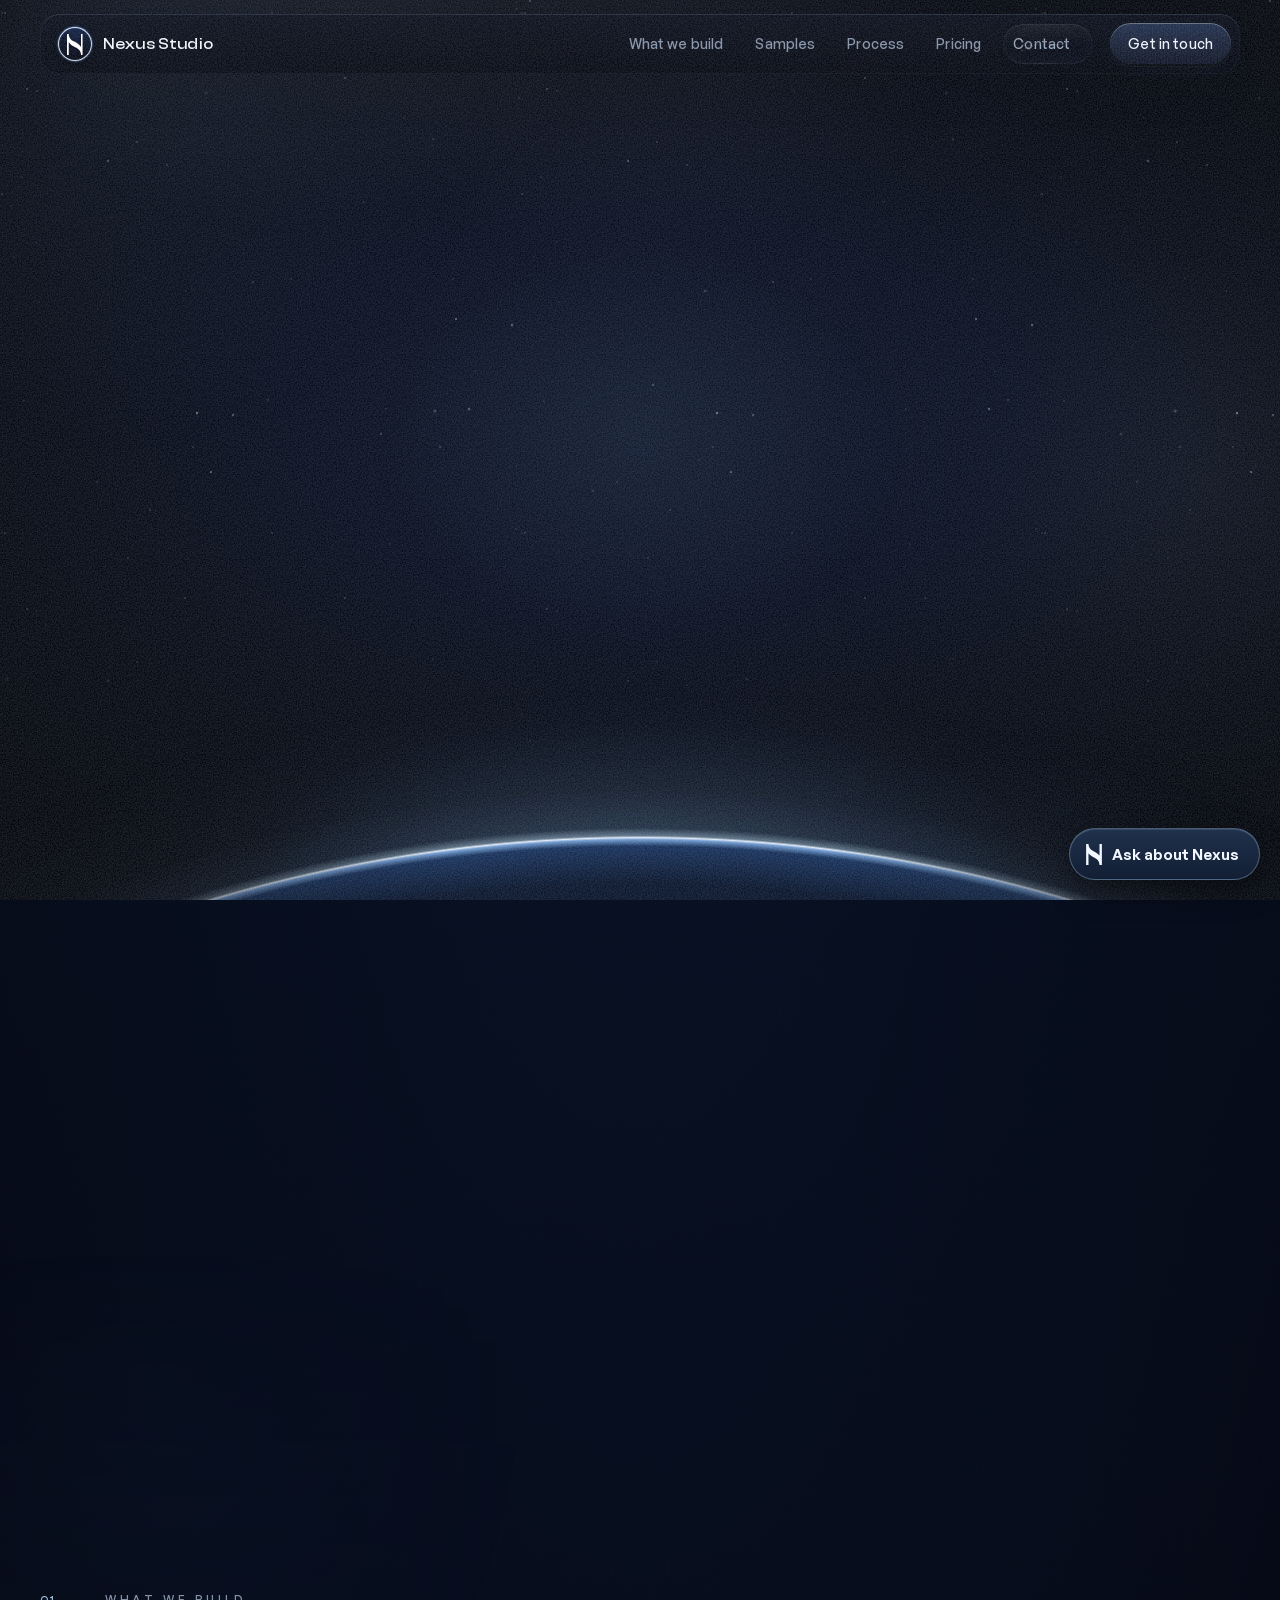
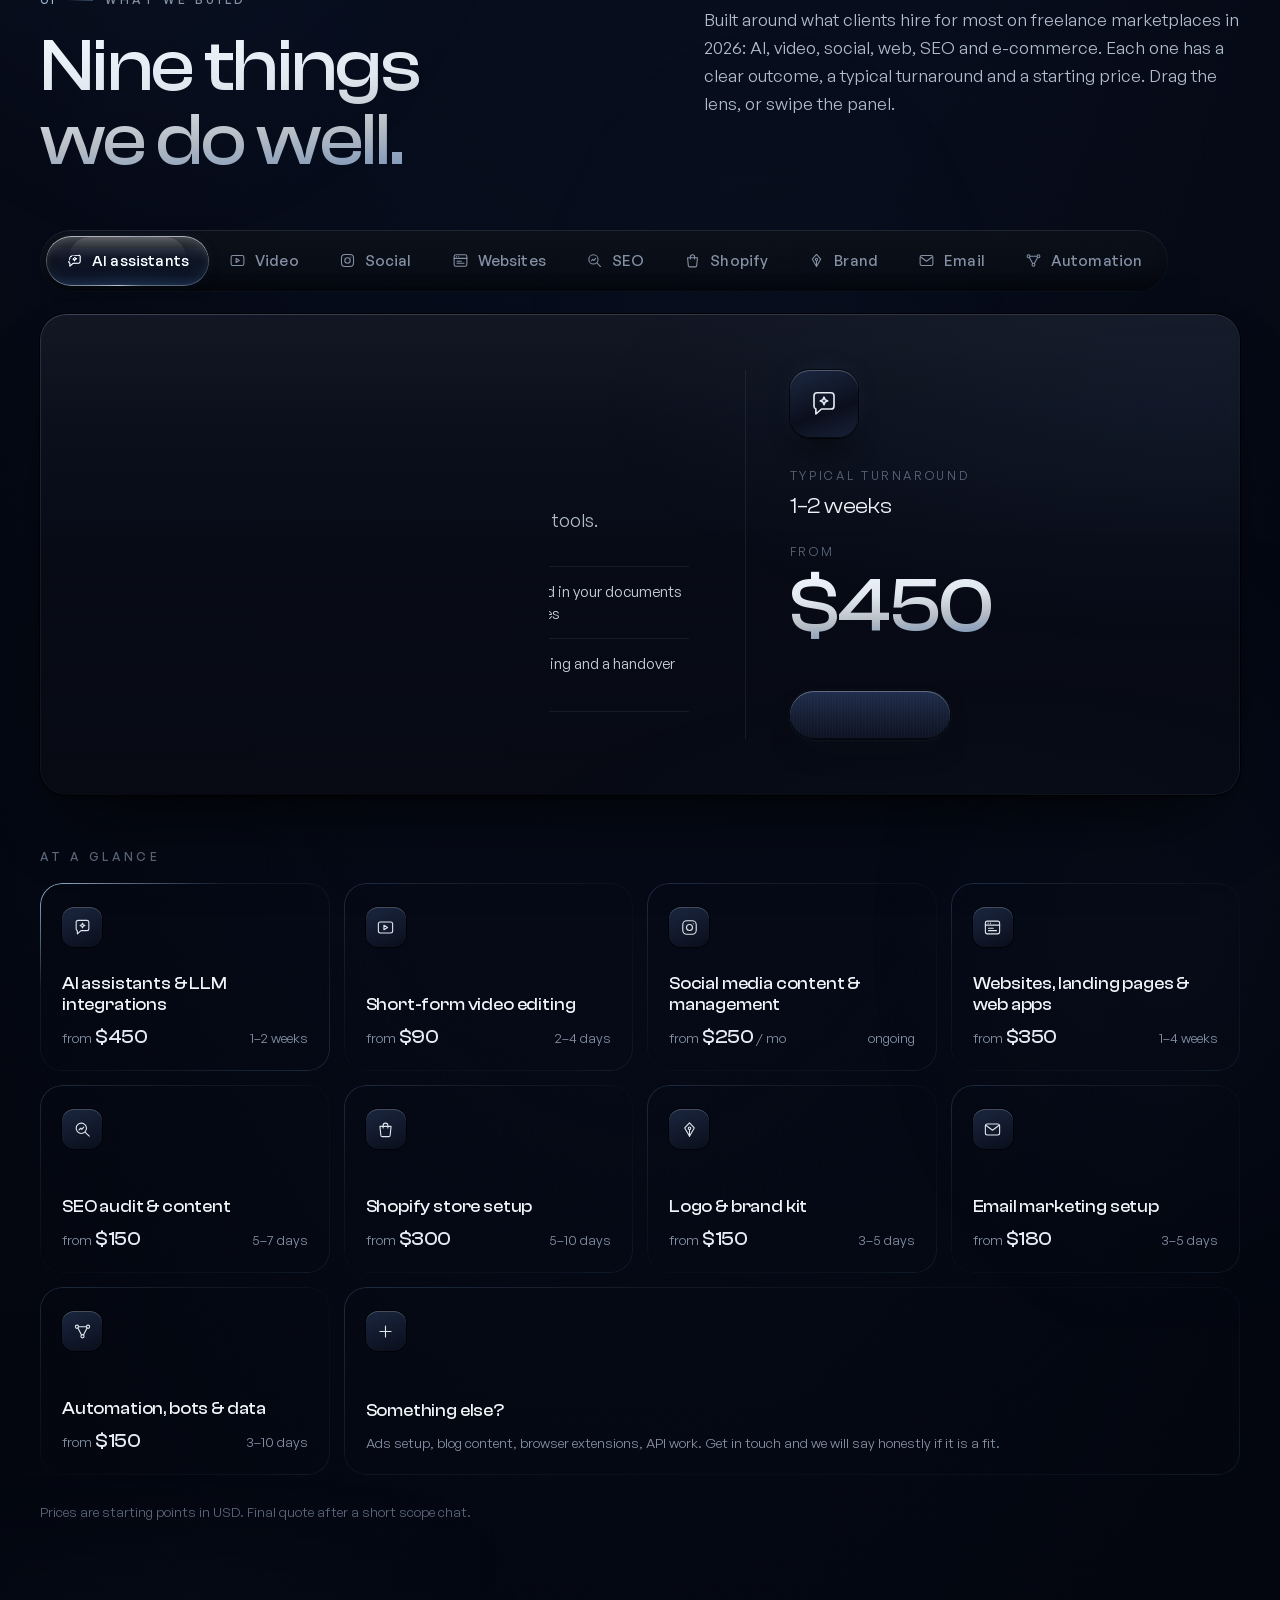
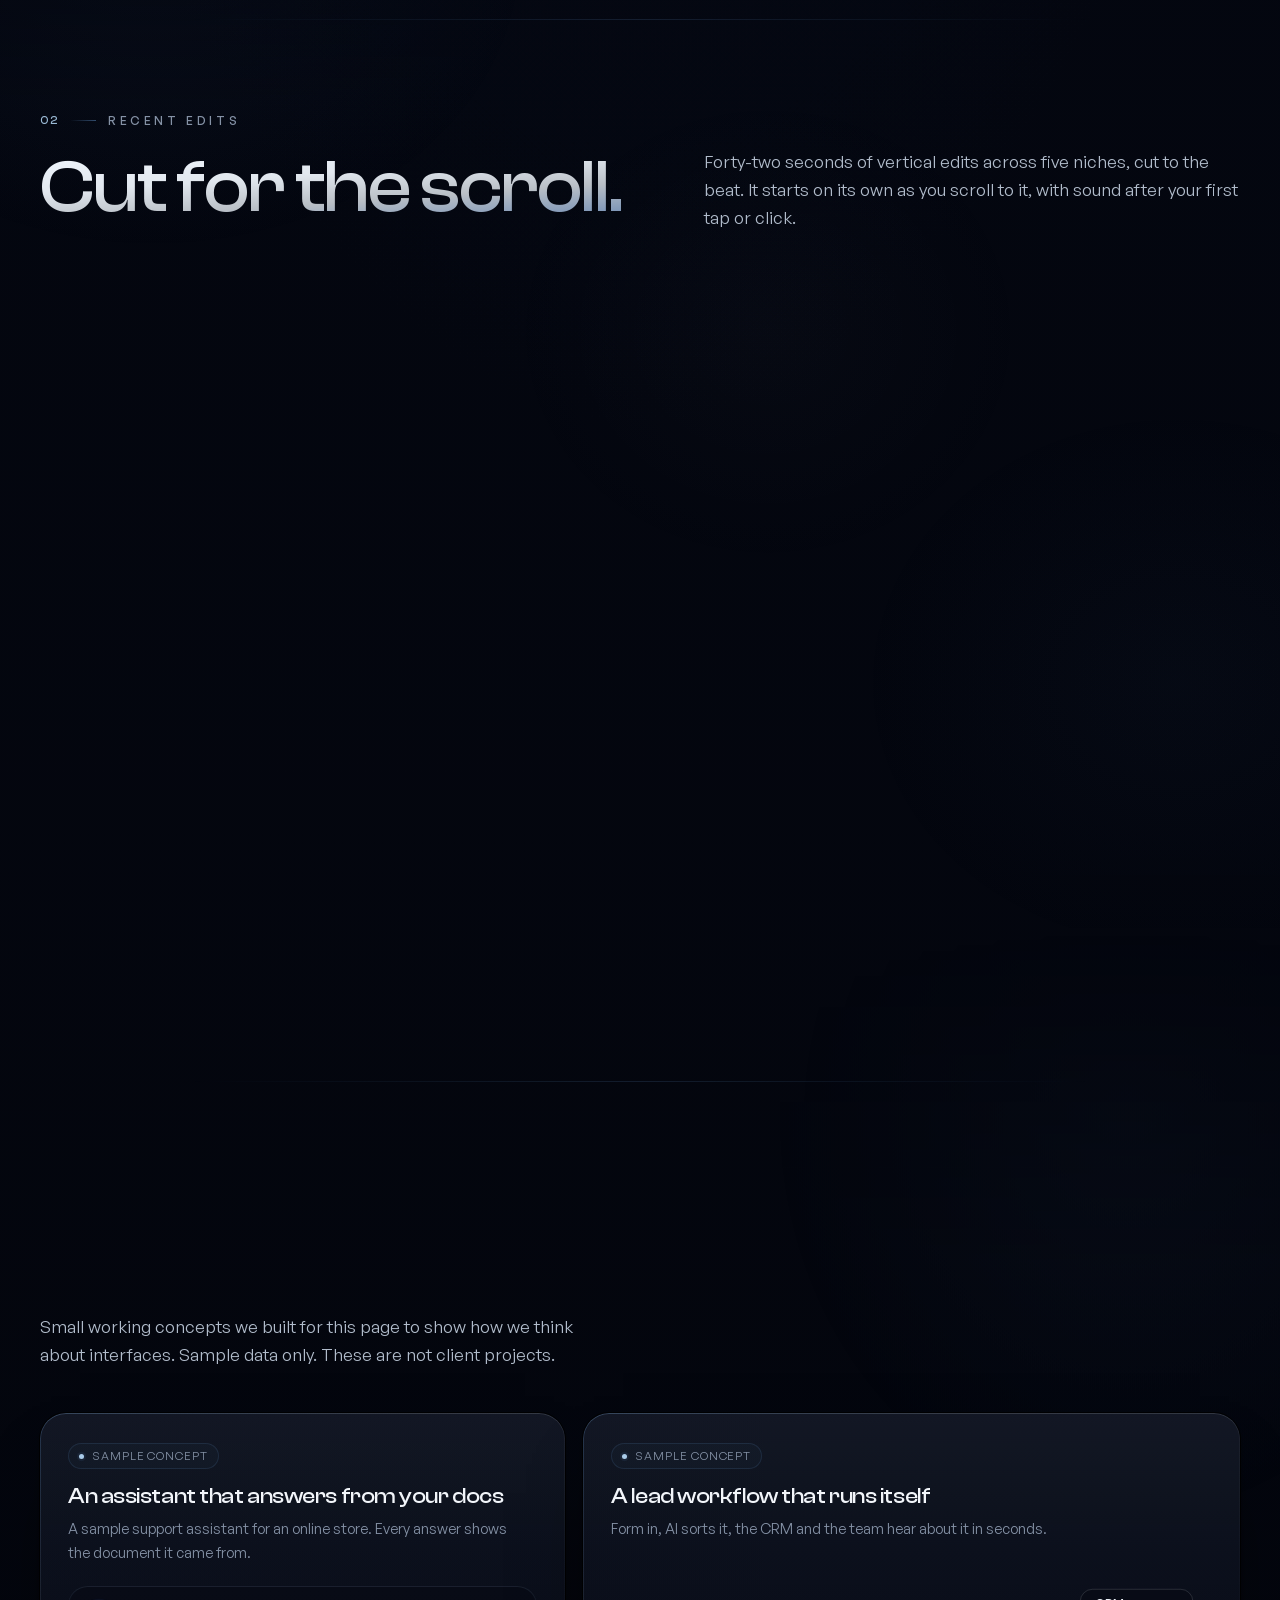
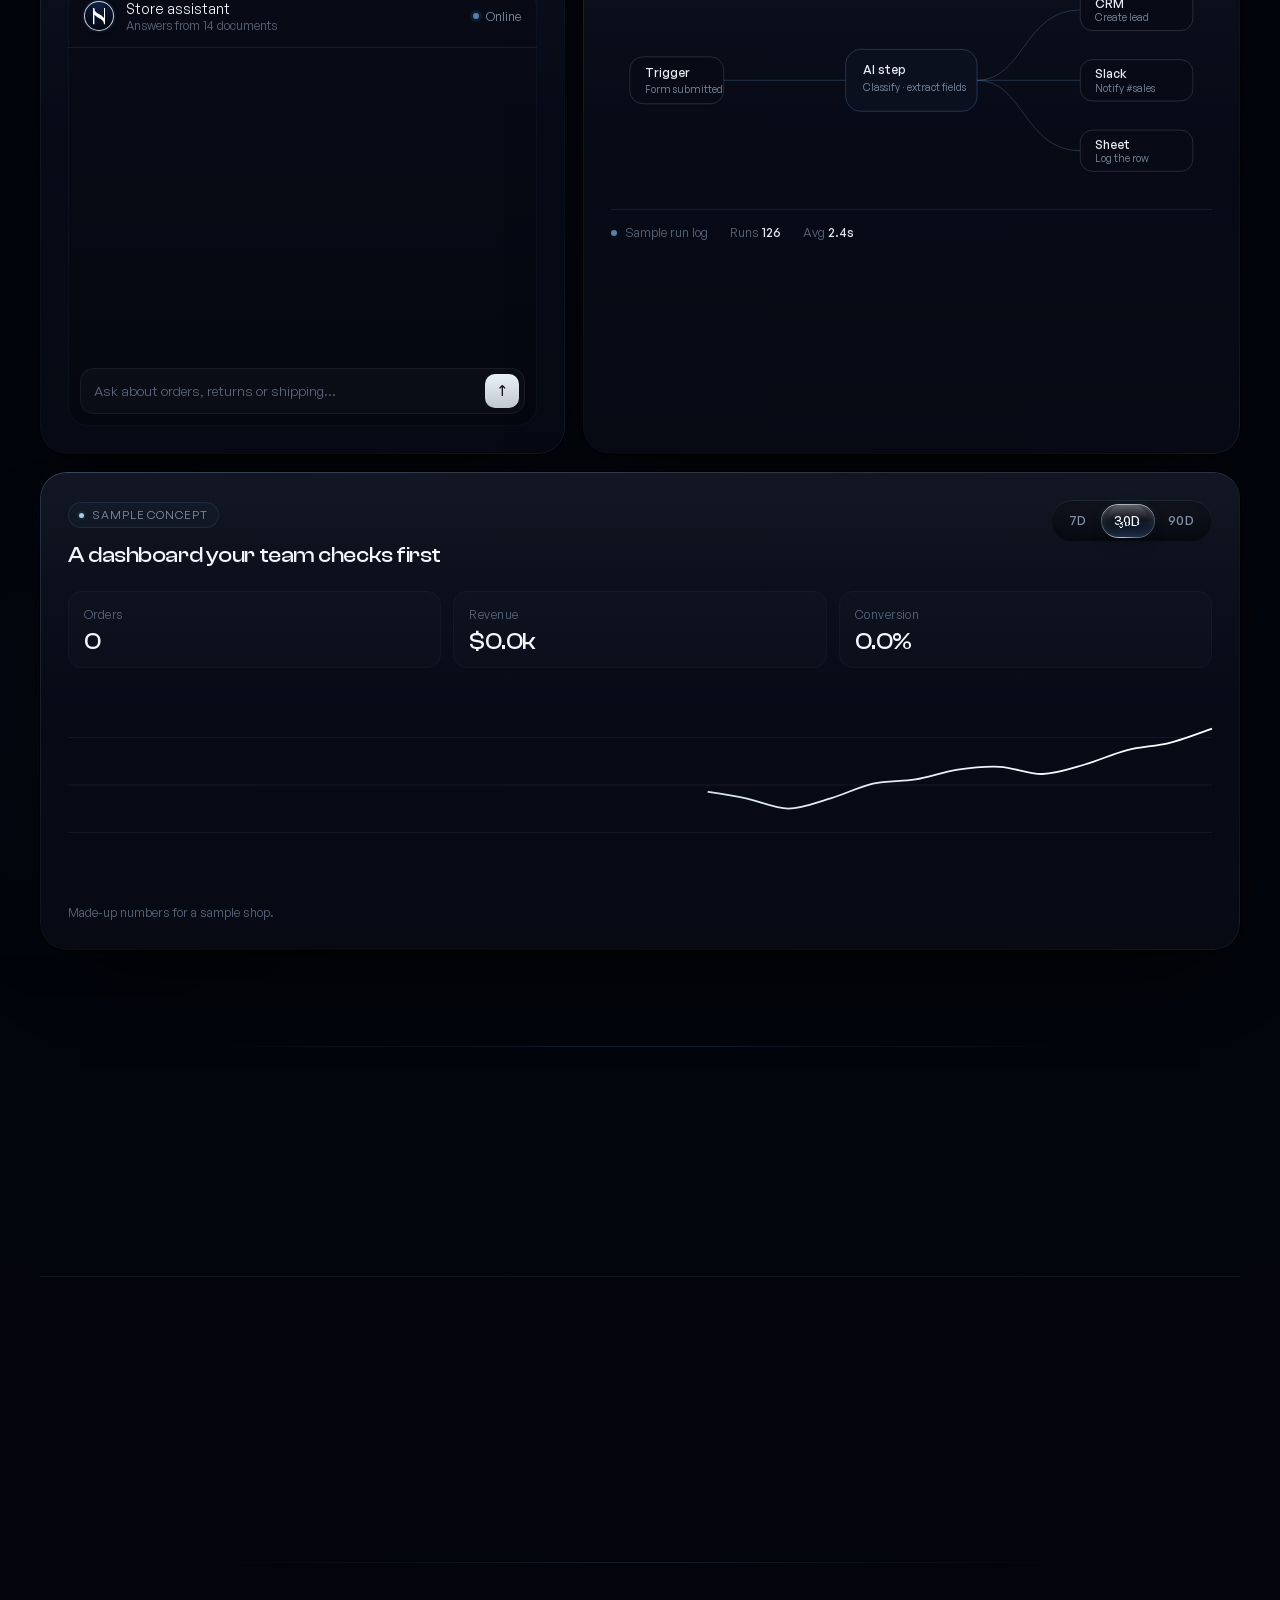
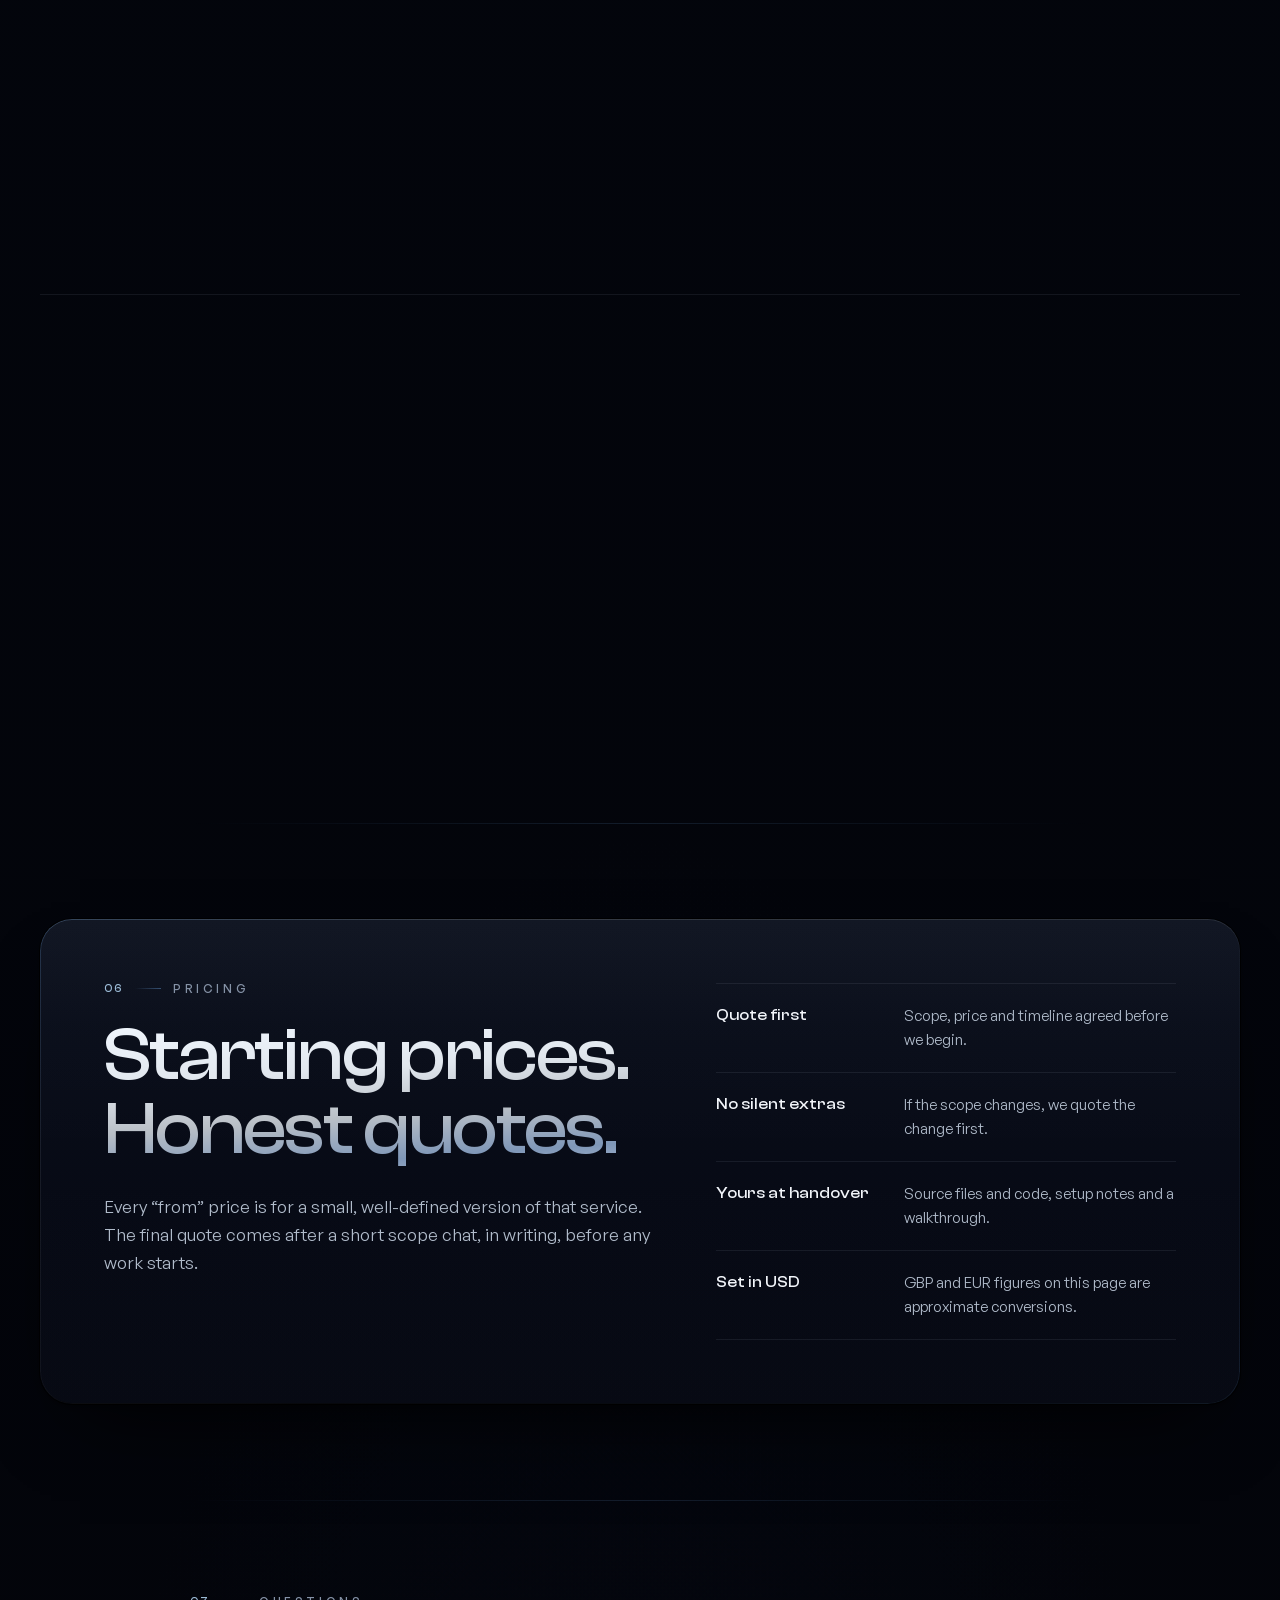
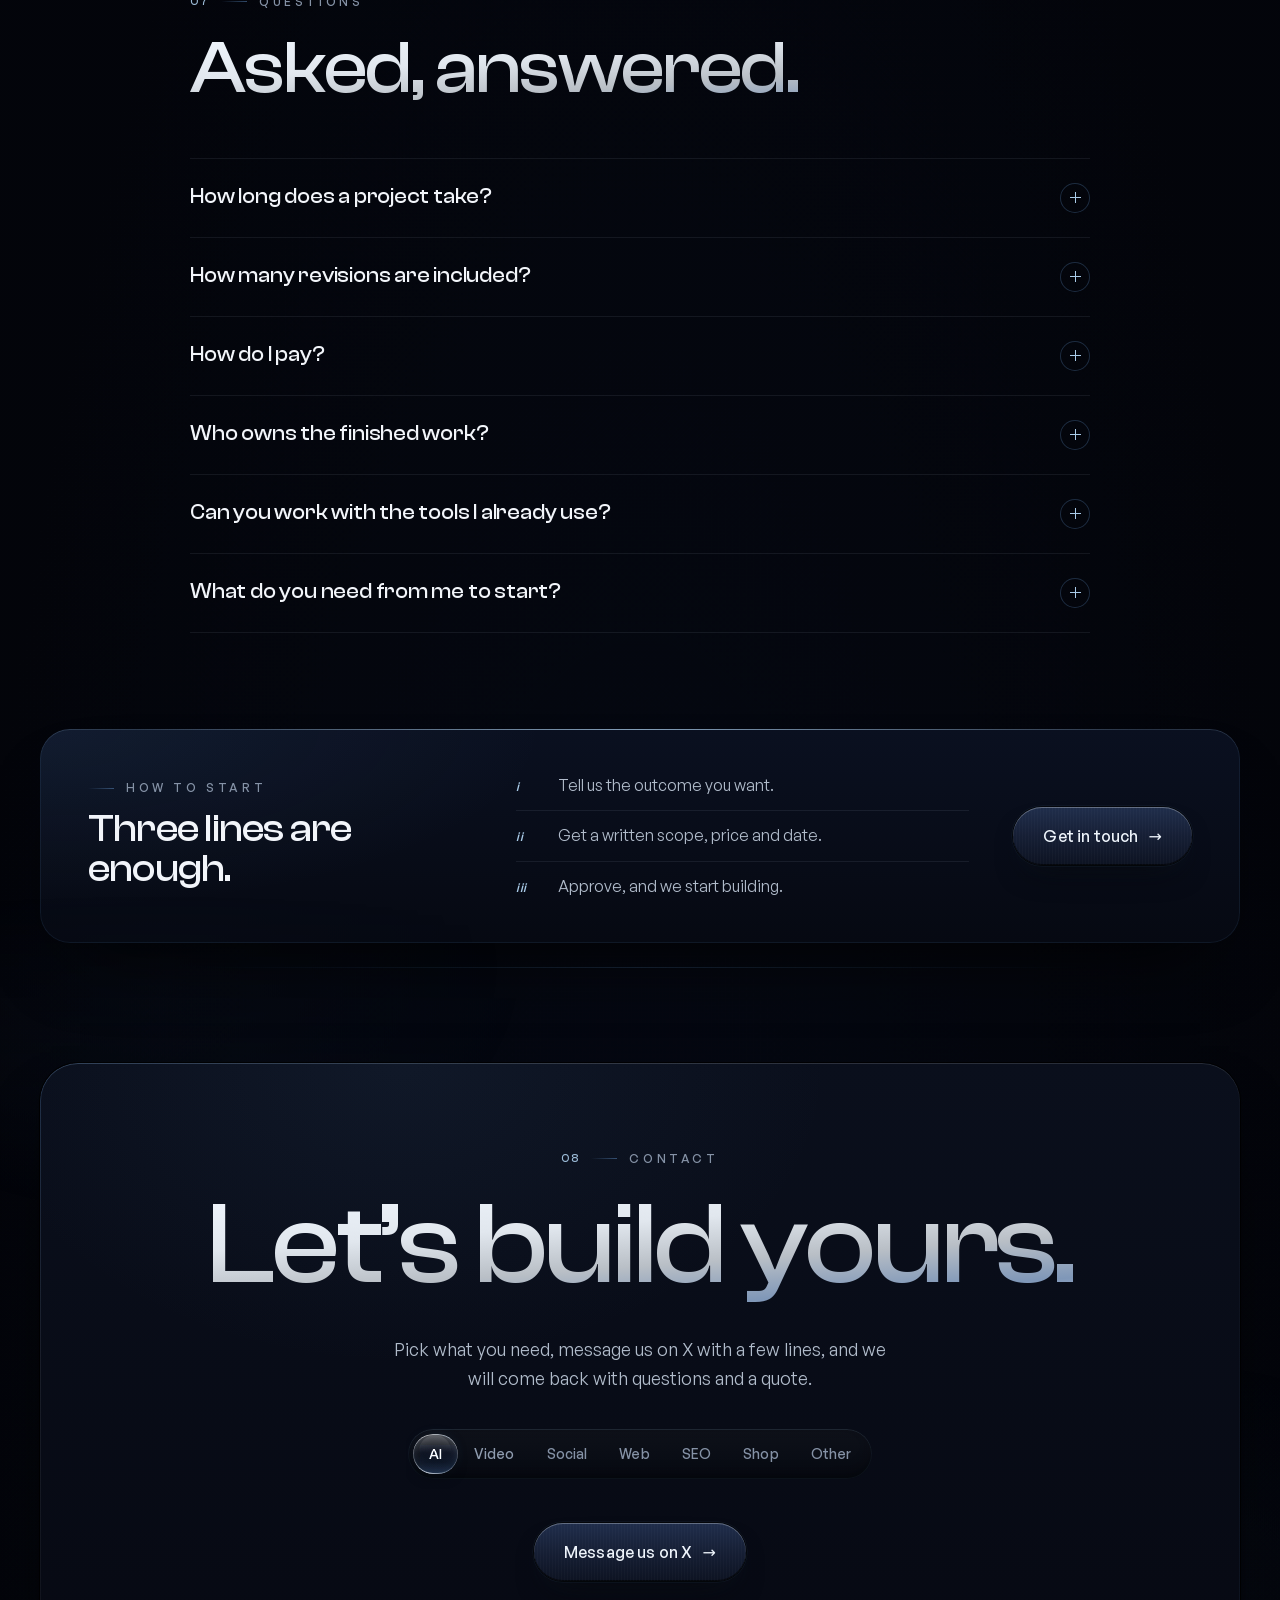
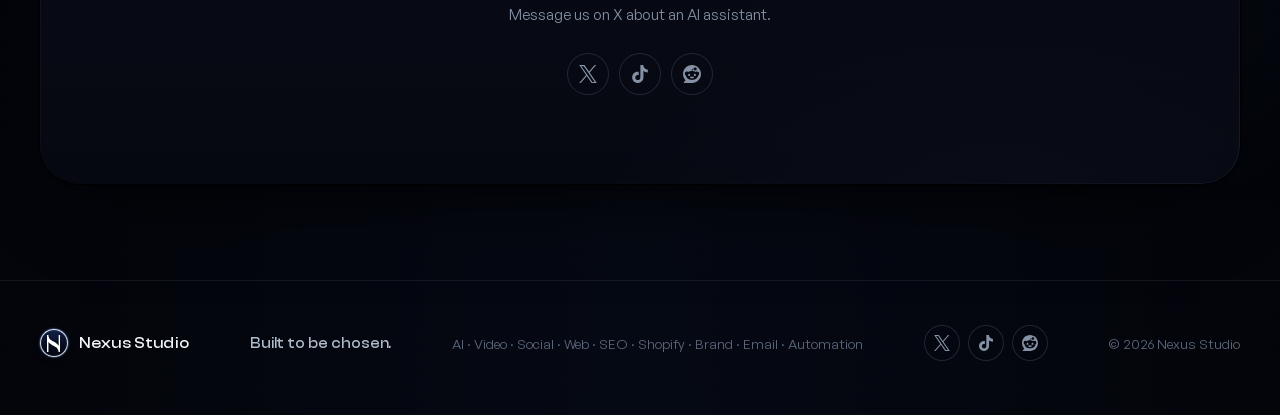
==== commit 0bb091f1: "v18: add site chat assistant" ====
--- a/index.html
+++ b/index.html
@@ -617,5 +617,6 @@
 <script src="demos.js?v=10" defer></script>
 <script src="reel.js?v=14" defer></script>
 <script type="module" src="hero.js?v=12h"></script>
+<script src="nexus-chat.js?v=18" defer></script>
 </body>
 </html>
